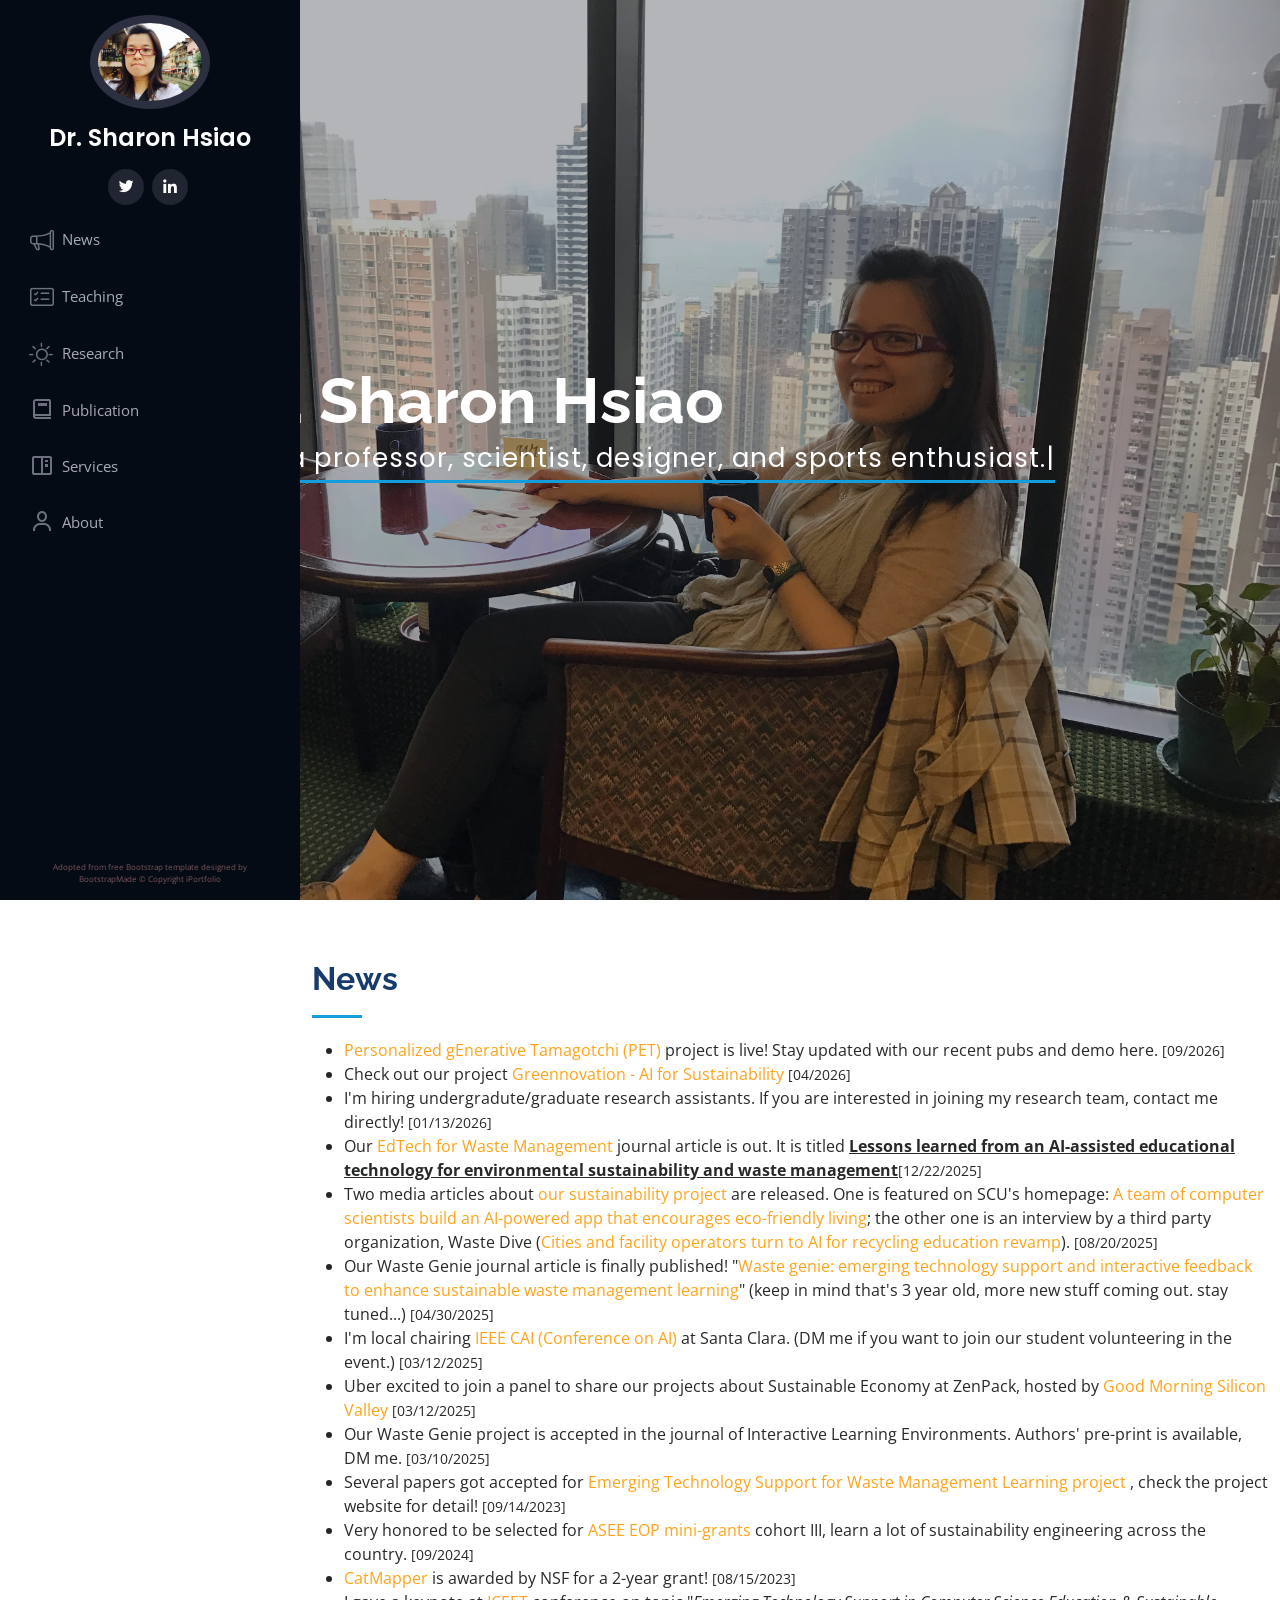
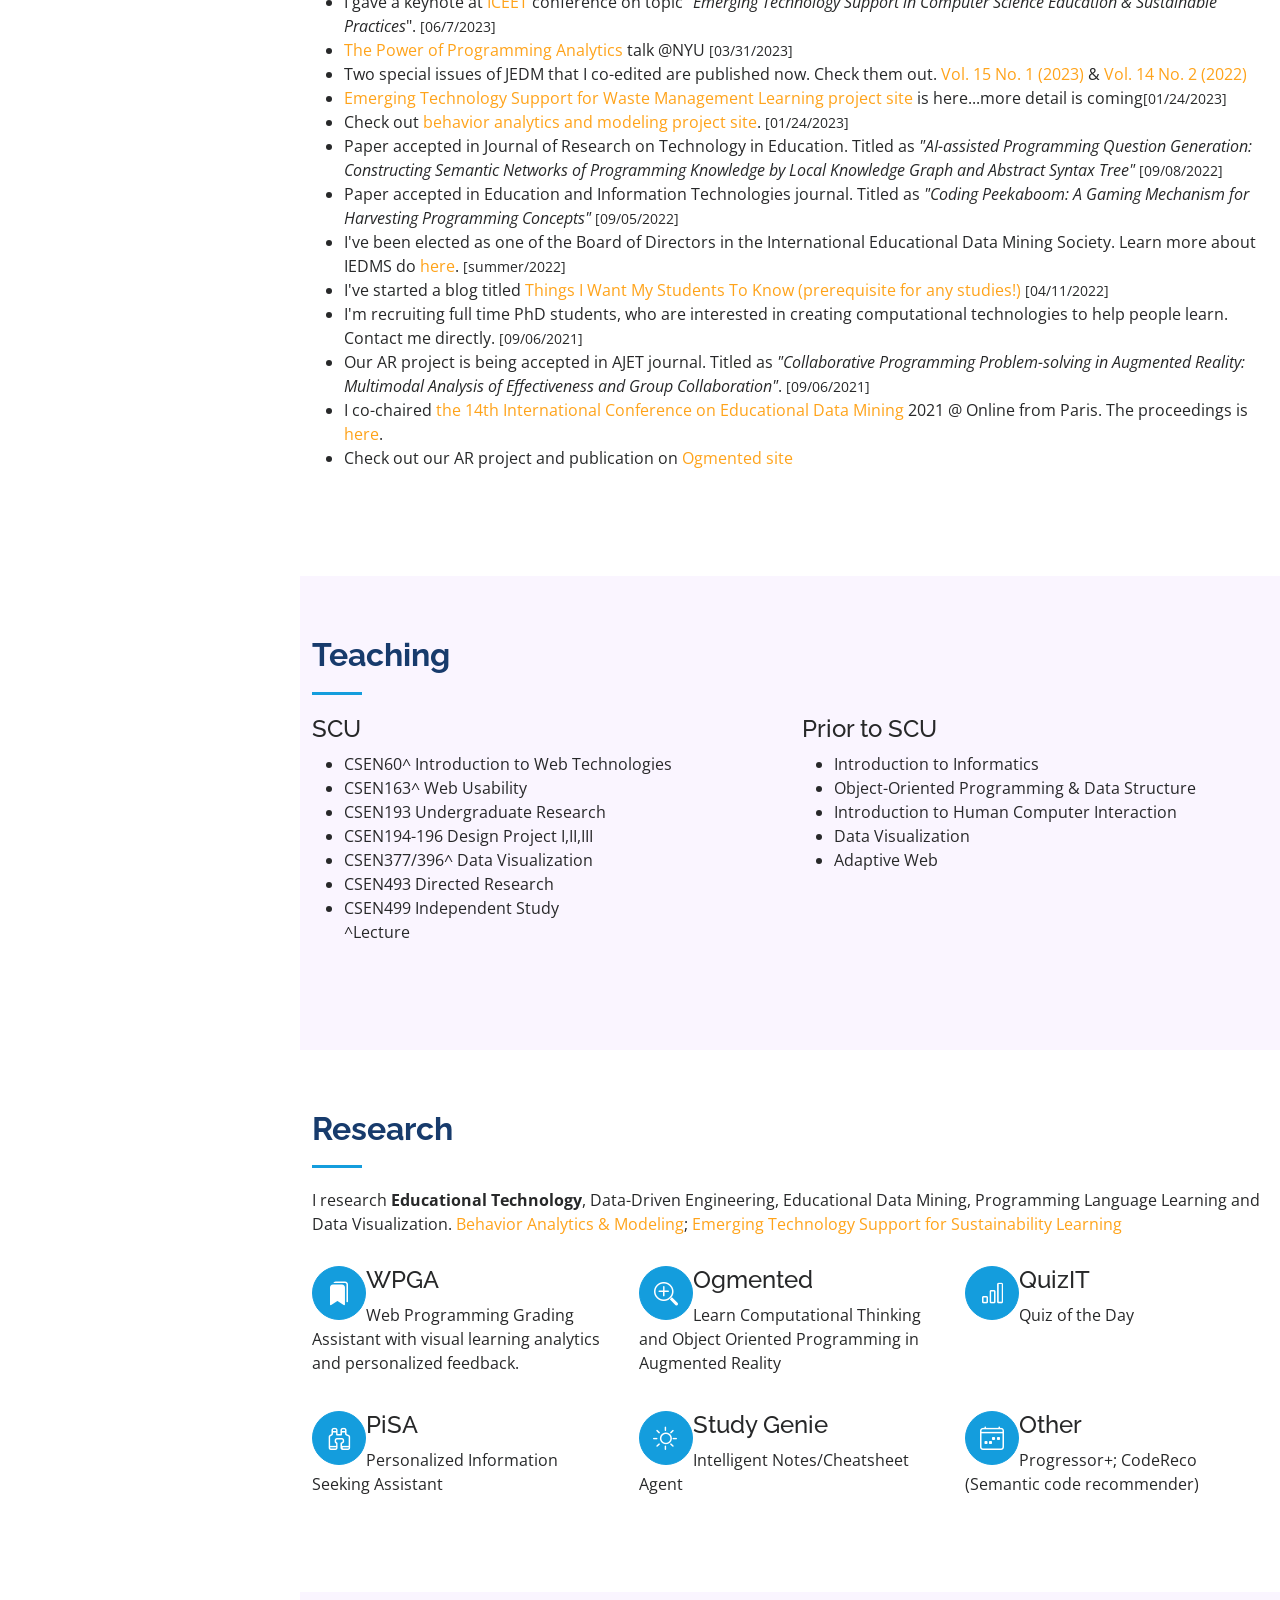
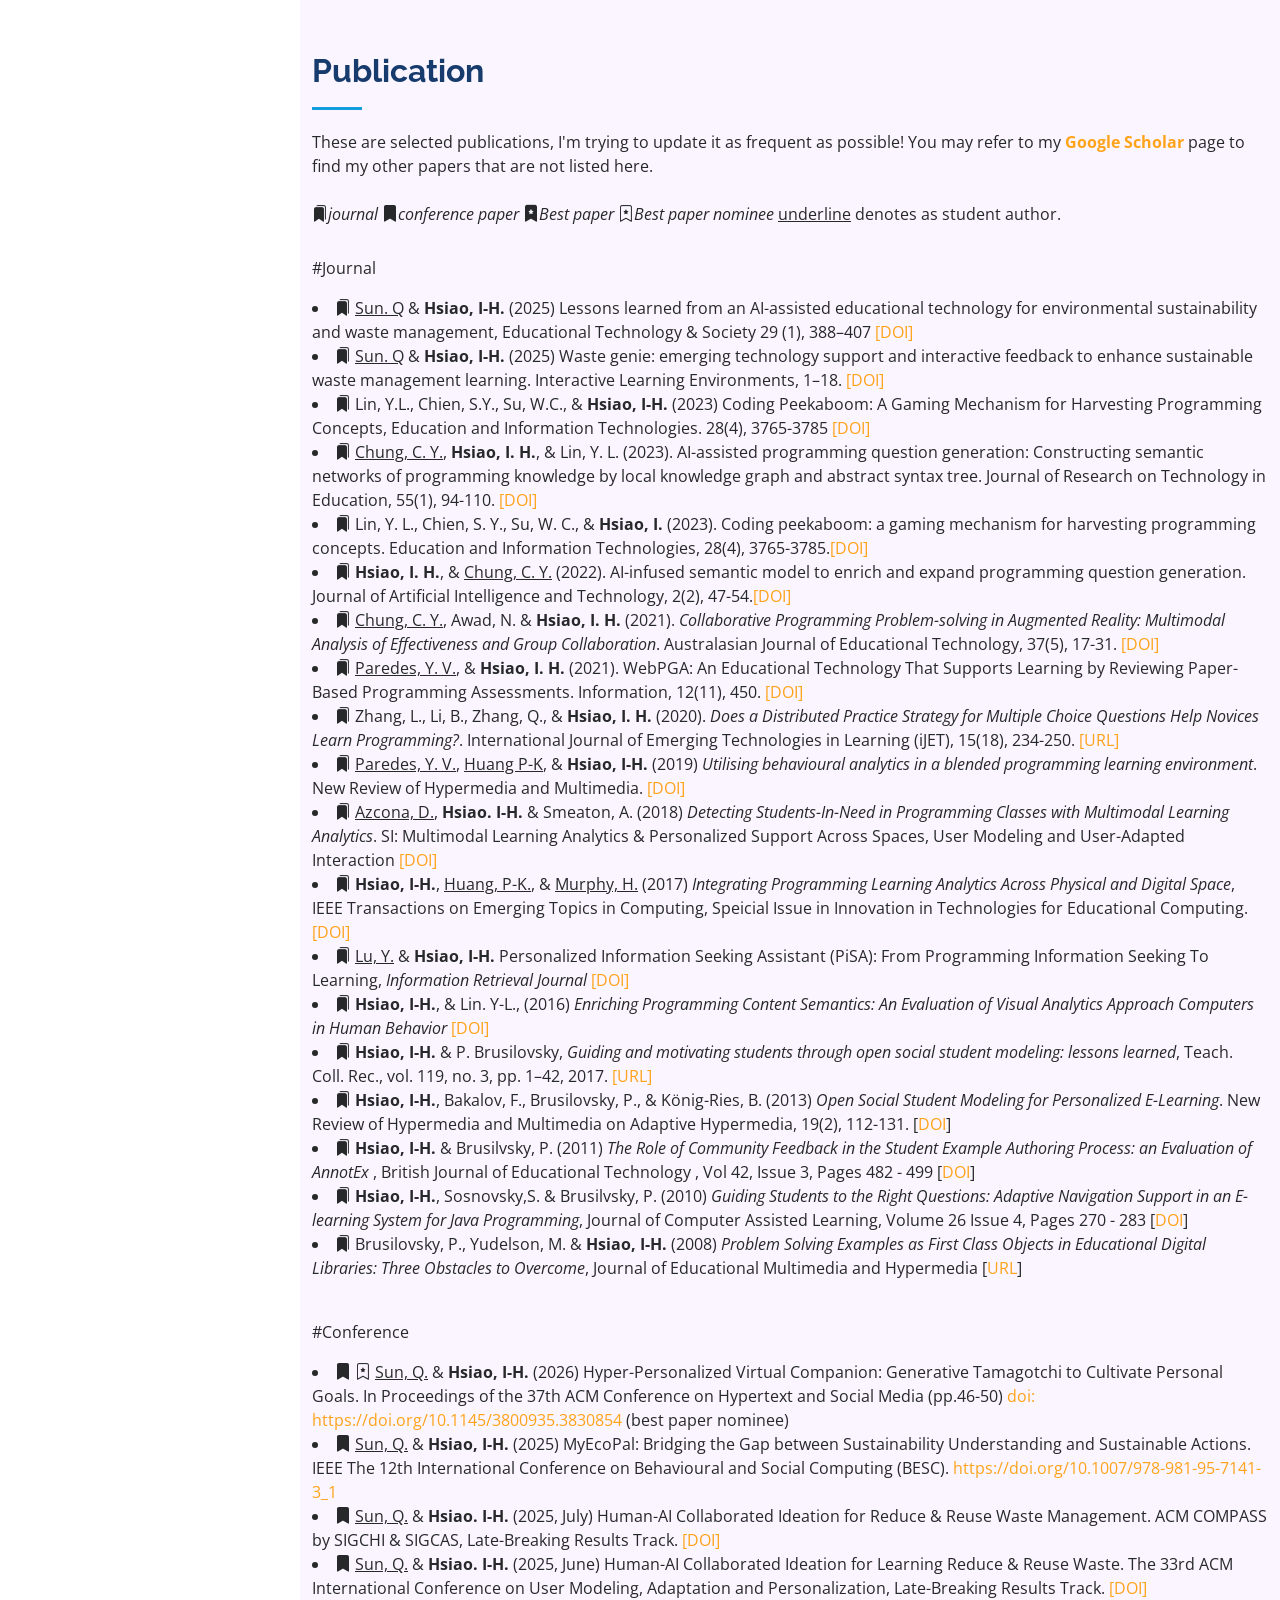
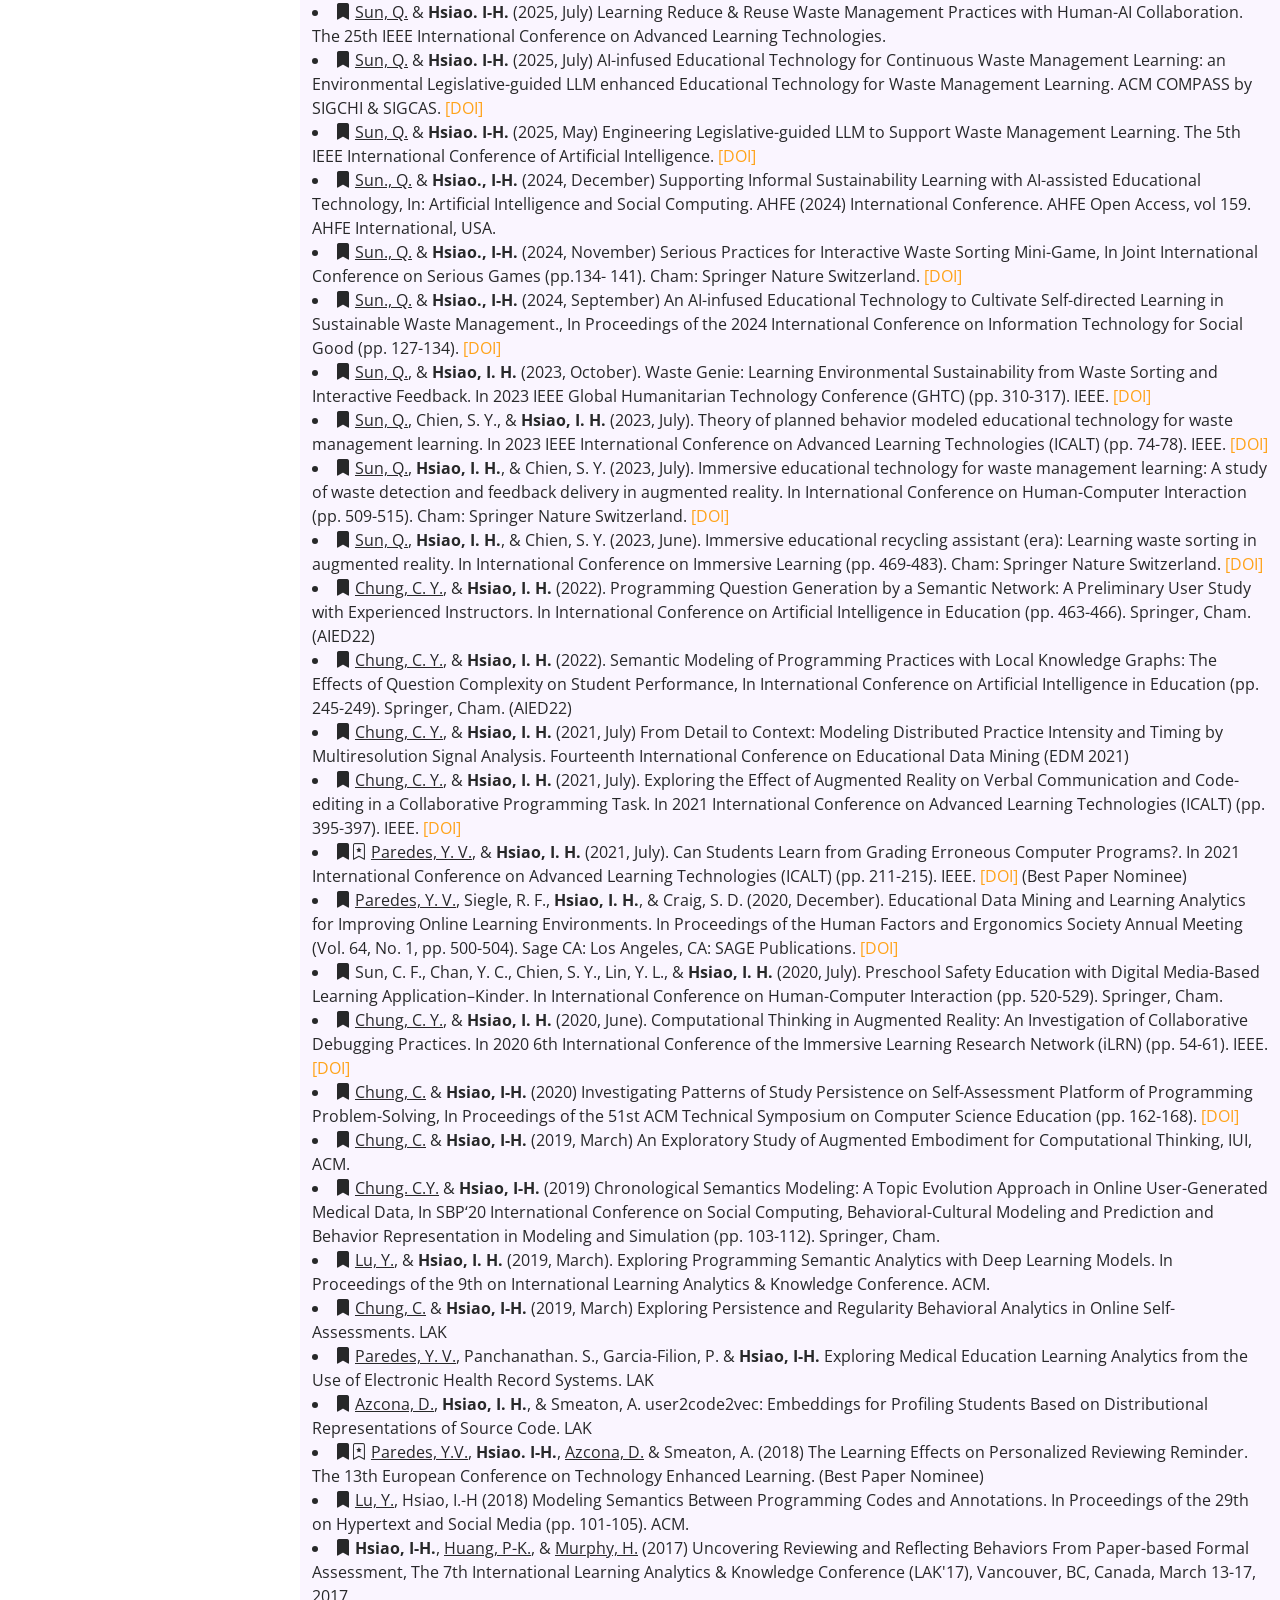
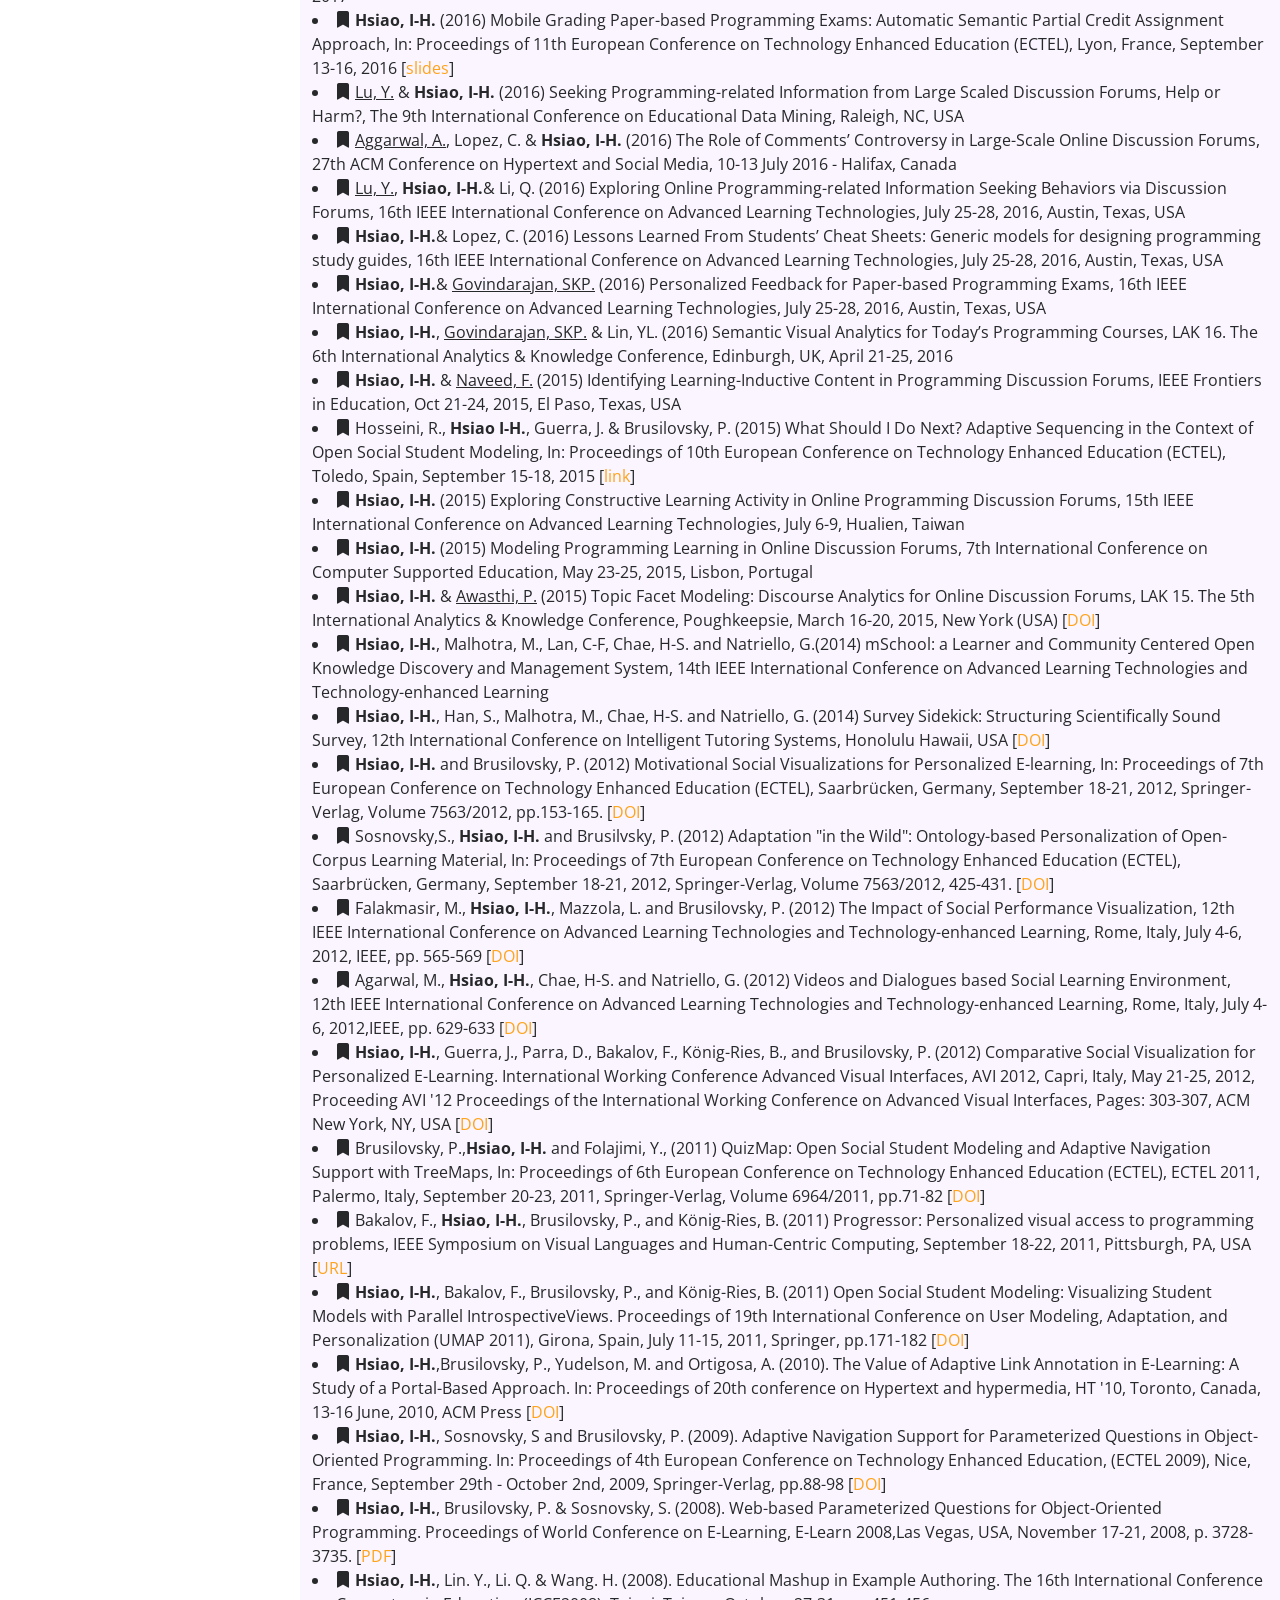
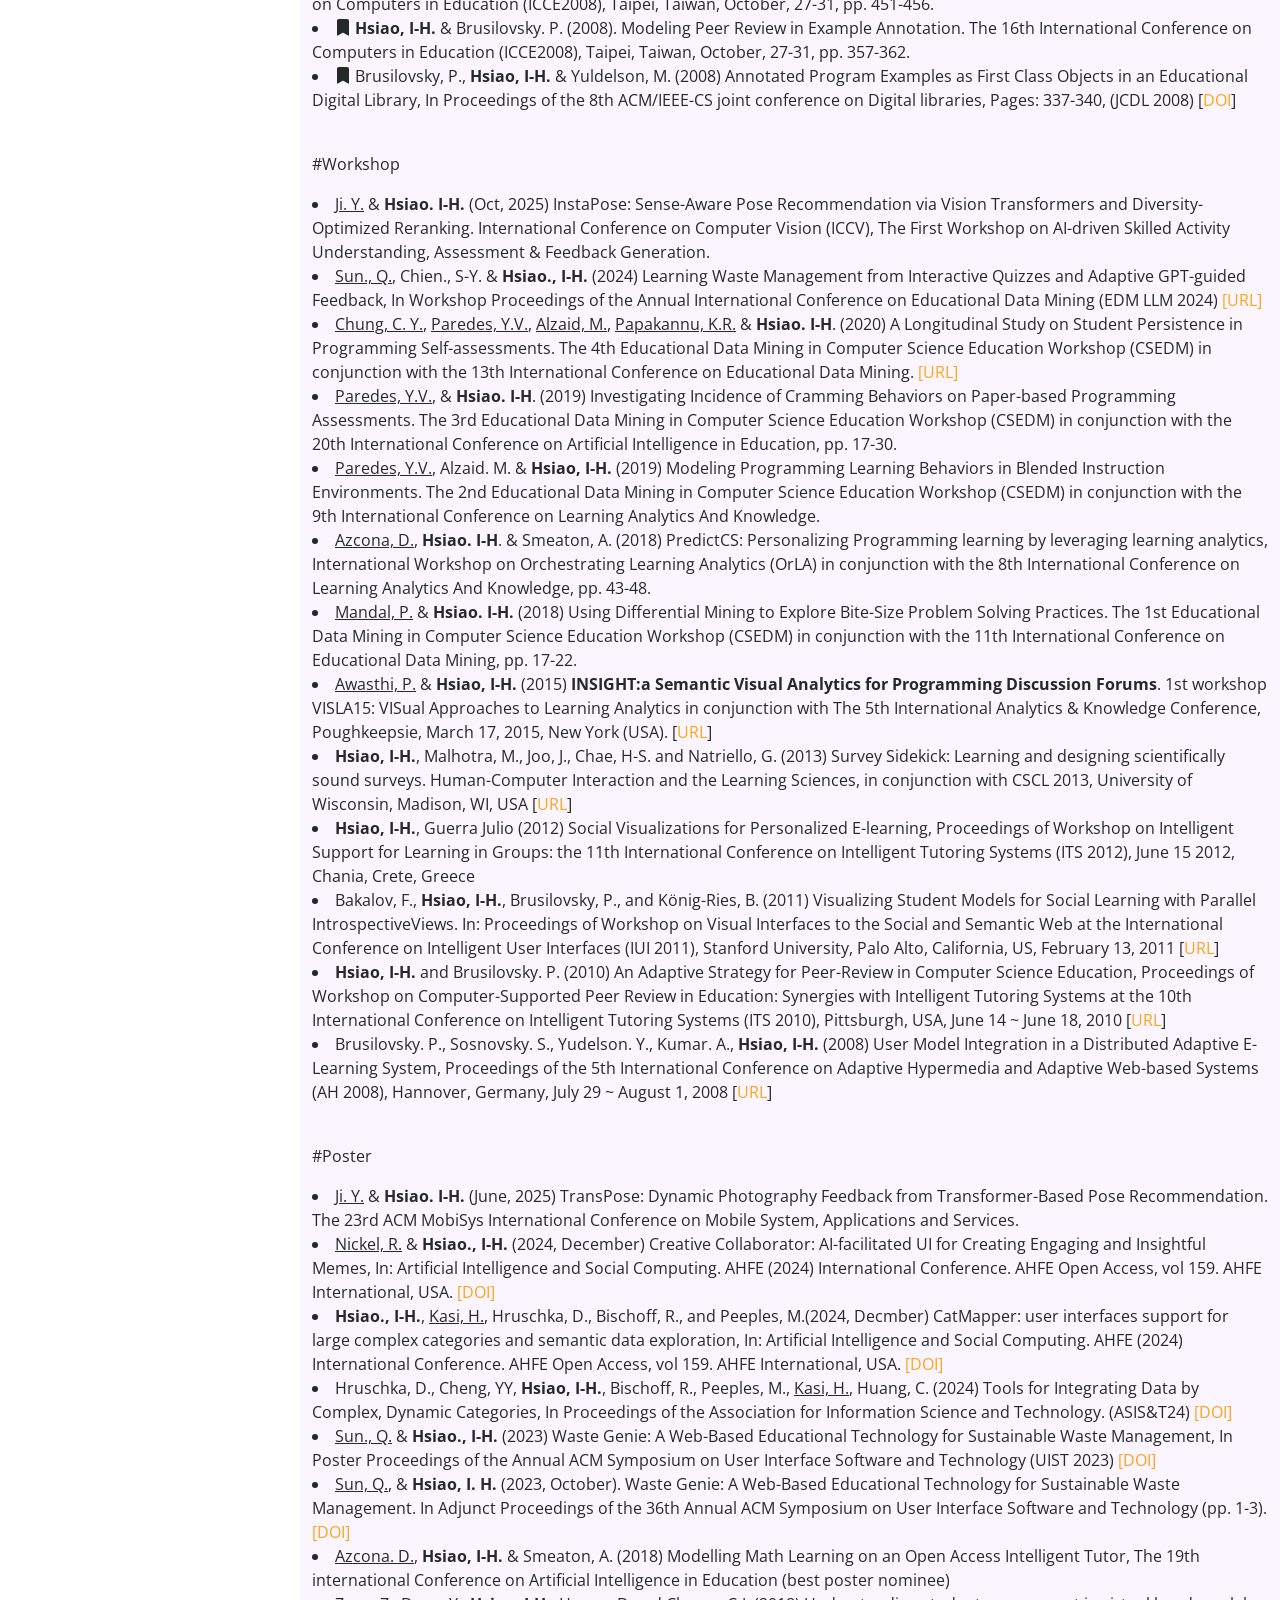
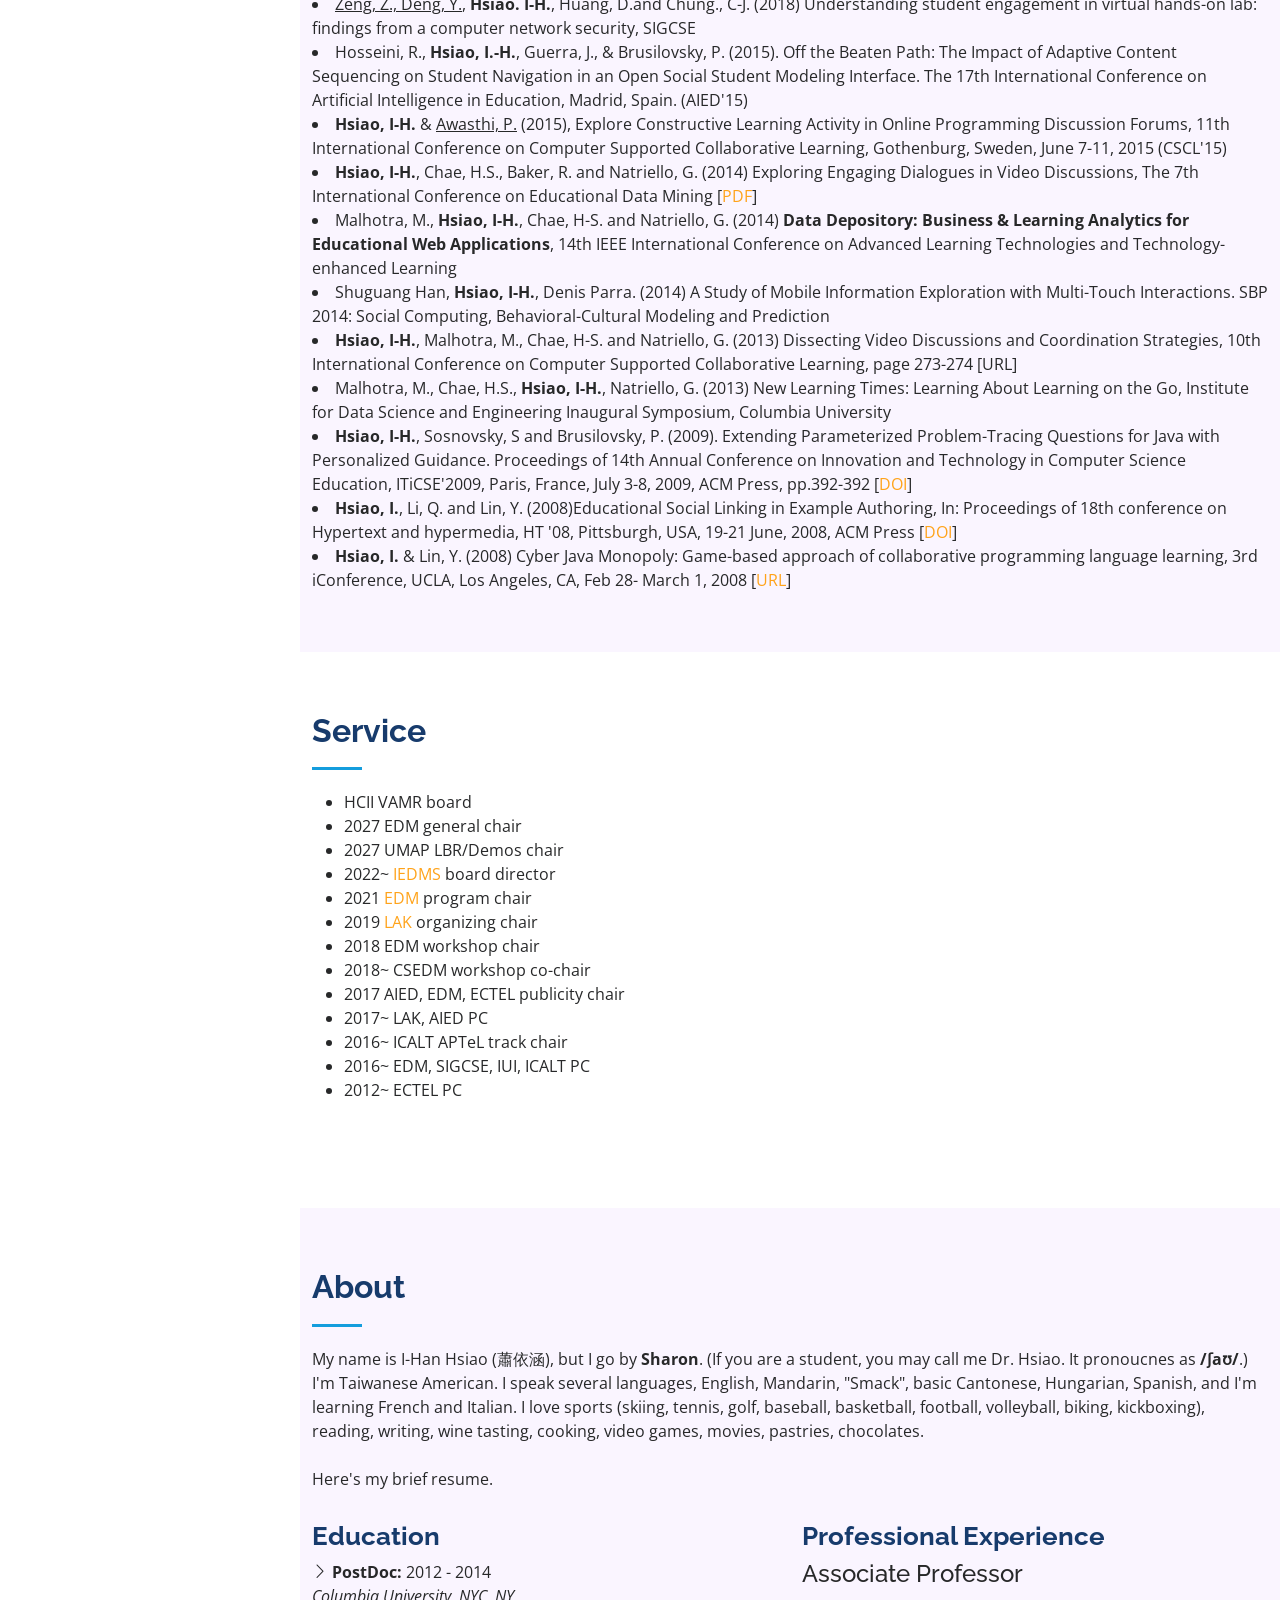
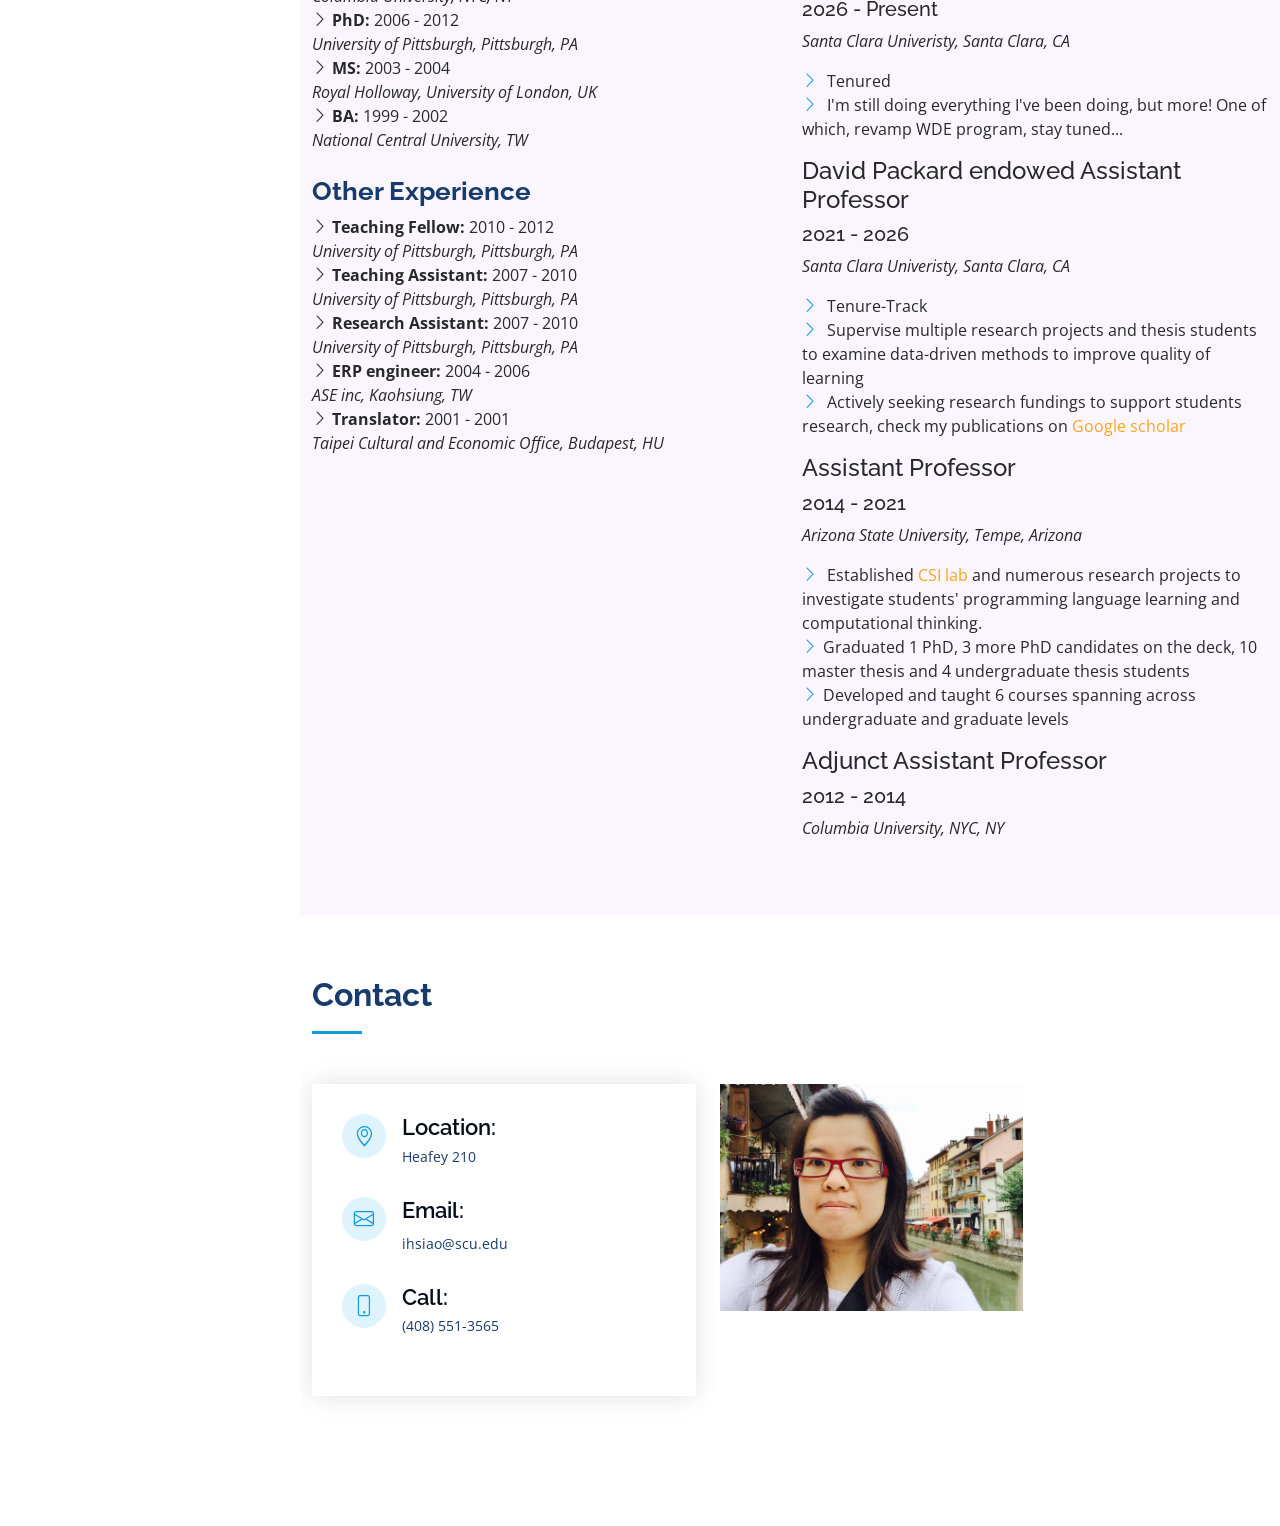
==== index.html @ b036f10f "Change span tag to id for redhighlight" ====
<!DOCTYPE html>
<html lang="en">

<head>
  <meta charset="utf-8">
  <meta content="width=device-width, initial-scale=1.0" name="viewport">

  <title>Dr. Sharon Hsiao @ SCU</title>
  <meta content="Sharon I-Han Hsiao personal website" name="description">
  <meta content="Sharon Hsiao" name="keywords">

  <!-- Favicons -->
  <link href="assets/img/my.png" rel="icon">


  <!-- Google Fonts -->
  <link href="https://fonts.googleapis.com/css?family=Open+Sans:300,300i,400,400i,600,600i,700,700i|Raleway:300,300i,400,400i,500,500i,600,600i,700,700i|Poppins:300,300i,400,400i,500,500i,600,600i,700,700i" rel="stylesheet">

  <!-- Vendor CSS Files -->
  <link href="assets/vendor/aos/aos.css" rel="stylesheet">
  <link href="assets/vendor/bootstrap/css/bootstrap.min.css" rel="stylesheet">
  <link href="assets/vendor/bootstrap-icons/bootstrap-icons.css" rel="stylesheet">
  <link href="assets/vendor/boxicons/css/boxicons.min.css" rel="stylesheet">
  <link href="assets/vendor/glightbox/css/glightbox.min.css" rel="stylesheet">
  <link href="assets/vendor/swiper/swiper-bundle.min.css" rel="stylesheet">

  <!-- Template Main CSS File -->
  <link href="assets/css/style.css" rel="stylesheet">


  <!-- WCAG accessibility enhancements -->
  <style>
    .skip-link {
      position: absolute;
      left: 1rem;
      top: -4rem;
      z-index: 10000;
      padding: .75rem 1rem;
      background: #ffffff;
      color: #111111;
      border: 2px solid #111111;
      border-radius: .25rem;
    }
    .skip-link:focus { top: 1rem; }
    a:focus-visible, button:focus-visible {
      outline: 3px solid #005fcc;
      outline-offset: 3px;
    }
    @media (prefers-reduced-motion: reduce) {
      *, *::before, *::after {
        animation-duration: 0.01ms !important;
        animation-iteration-count: 1 !important;
        scroll-behavior: auto !important;
        transition-duration: 0.01ms !important;
      }
    }
  </style>

</head>

<body id="top">
  <a class="skip-link" href="#main">Skip to main content</a>

  <!-- ======= Mobile nav toggle button ======= -->
  <button class="mobile-nav-toggle d-xl-none" type="button" aria-label="Open navigation menu" aria-controls="navbar" aria-expanded="false"><i class="bi bi-list" aria-hidden="true"></i></button>

  <!-- ======= Header ======= -->
  <header id="header">
    <div class="d-flex flex-column">

      <div class="profile">
        <a href="index.html" aria-label="Home: Dr. Sharon Hsiao"><img src="assets/img/profile-img.jpg" alt="Portrait of Dr. Sharon Hsiao" class="img-fluid rounded-circle"></a>
        <h1 class="text-light"><a href="index.html">Dr. Sharon Hsiao</a></h1>
        <div class="social-links mt-3 text-center">
          <a href="https://twitter.com/shoha99" class="twitter" target="_blank" aria-label="Dr. Sharon Hsiao on X (opens in a new tab)" rel="noopener noreferrer"><i class="bx bxl-twitter" aria-hidden="true"></i></a>       

          <a href="https://www.linkedin.com/in/sharonhsiao/" class="linkedin" target="_blank" aria-label="Dr. Sharon Hsiao on LinkedIn (opens in a new tab)" rel="noopener noreferrer"><i class="bx bxl-linkedin" aria-hidden="true"></i></a>
        </div>
      </div>

      <nav id="navbar" class="nav-menu navbar" aria-label="Primary navigation">
        <ul>
          <li><a href="#news" class="nav-link scrollto active"><i class="bx bi-megaphone" aria-hidden="true"></i> <span>News</span></a></li>         
          <li><a href="#resume" class="nav-link scrollto"><i class="bx bi-card-checklist" aria-hidden="true"></i> <span>Teaching</span></a></li>
          <li><a href="#portfolio" class="nav-link scrollto"><i class="bx bi-brightness-high" aria-hidden="true"></i> <span>Research</span></a></li>
          <li><a href="#services" class="nav-link scrollto"><i class="bx bx-book" aria-hidden="true"></i> <span>Publication</span></a></li>
          <li><a href="#proservices" class="nav-link scrollto"><i class="bx bx-book-content" aria-hidden="true"></i> <span>Services</span></a></li>
          <li><a href="#about" class="nav-link scrollto"><i class="bx bx-user" aria-hidden="true"></i> <span>About</span></a></li>         
        </ul>
      </nav><!-- .nav-menu -->
    </div>
  </header><!-- End Header -->

  <!-- ======= Hero Section ======= -->
  <section id="hero" class="d-flex flex-column justify-content-center align-items-center">
    <div class="hero-container" data-aos="fade-in">
      <h1>Dr. Sharon Hsiao</h1>
      <p>I am <span aria-live="off">a professor, scientist, designer, and sports enthusiast.</span><span class="typed visually-hidden" aria-hidden="true" data-typed-items="Professor, Scientist, Designer, Sports Enthusiast"></span></p>
    </div>
  </section><!-- End Hero -->

  <main id="main">

<!-- ======= News Section ======= -->
  <section id="news" class="d-flex flex-column justify-content-center align-items-center">
    <div class="container">
      <div class="section-title">
          <h2>News</h2>
          <ul> 
              <li><a href="https://shahsiao.github.io/PET/" target="_blank">Personalized gEnerative Tamagotchi (PET)</a> project is live! Stay updated with our recent pubs and demo here. <small>[09/2026]</small> </li>
              <li>Check out our project <a href="https://scu-sustech.vercel.app/" target="_blank">Greennovation - AI for Sustainability </a>   <small>[04/2026]</small></li>
              <li>I'm hiring undergradute/graduate research assistants. If you are interested in joining my research team, contact me directly! <small>[01/13/2026]</small></li>
              <li>Our <a target="_blank" href="https://scholar.google.com/citations?view_op=view_citation&hl=en&user=rcjc5I4AAAAJ&sortby=pubdate&citation_for_view=rcjc5I4AAAAJ:GtqhT-R7ZnwC" rel="noopener noreferrer">EdTech for Waste Management</a> journal article is out. It is titled <u><b>Lessons learned from an AI-assisted educational technology for environmental sustainability and waste management</b></u><small>[12/22/2025]</small></li>
              <li>Two media articles about <a href="https://shahsiao.github.io/EdTech4Sustainability/" target="_blank" rel="noopener noreferrer">our sustainability project</a> are released. One is featured on SCU's homepage: <a href="https://www.scu.edu/news-and-events/feature-stories/2025-feature-stories/stories/a-team-of-computer-scientists-build-an-ai-powered-app-that-encourages-eco-friendly-living.html" target="_blank" rel="noopener noreferrer">A team of computer scientists build an AI-powered app that encourages eco-friendly living</a>; the other one is an interview by a third party organization, Waste Dive (<a href="https://www.wastedive.com/news/ai-recycling-education-oscar-sort-professor-green-los-angeles/756106/" target="_blank" rel="noopener noreferrer">Cities and facility operators turn to AI for recycling education revamp</a>). <small>[08/20/2025]</small></li>
              <li>Our Waste Genie journal article is finally published! "<a href="https://doi.org/10.1080/10494820.2025.2484644" target="_blank" rel="noopener noreferrer">Waste genie: emerging technology support and interactive feedback to enhance sustainable waste management learning</a>" (keep in mind that's 3 year old, more new stuff coming out. stay tuned...) <small>[04/30/2025]</small></li>
              <li>I'm local chairing <a href="https://cai.ieee.org/2025/" target="_blank" rel="noopener noreferrer">IEEE CAI (Conference on AI)</a> at Santa Clara. (DM me if you want to join our student volunteering in the event.) <small>[03/12/2025]</small></li>
              <li>Uber excited to join a panel to share our projects about Sustainable Economy at ZenPack, hosted by <a href="https://www.goodmorningsv.org/" target="_blank" rel="noopener noreferrer">Good Morning Silicon Valley</a> <small>[03/12/2025]</small></li>
              <li>Our Waste Genie project is accepted in the journal of Interactive Learning Environments. Authors' pre-print is available, DM me. <small>[03/10/2025]</small></li>
              <li>Several papers got accepted for <a href="https://shahsiao.github.io/EdTech4Sustainability/" target="_blank" rel="noopener noreferrer">Emerging Technology Support for Waste Management Learning project </a>, check the project website for detail! <small>[09/14/2023]</small></li>

              <li>
                Very honored to be selected for <a href="https://eop-mgp.asee.org/awardees/cohort-3/" target="_blank" rel="noopener noreferrer">ASEE EOP mini-grants</a> cohort III, learn a lot of sustainability engineering across the country. <small>[09/2024]</small>
              </li>

              <li><a href="https://catmapper.org/">CatMapper</a> is awarded by NSF for a 2-year grant! <small>[08/15/2023]</small></li>
              <li>I gave a keynote at <a href="https://www.cacet.org/web/2023ICEET/index.html">ICEET</a> conference on topic "<i>Emerging Technology Support in Computer Science Education & Sustainable Practices</i>". <small>[06/7/2023]</small></li>
              <li><a href="https://webpages.scu.edu/ftp/ihsiao/Research/2023_Programming Analytics_Hsiao.pdf" target="_blank" rel="noopener noreferrer">The Power of Programming Analytics</a> talk @NYU <small>[03/31/2023]</small></li>
              <li>Two special issues of JEDM that I co-edited are published now. Check them out. <a href="https://jedm.educationaldatamining.org/index.php/JEDM/issue/view/39" target="_blank" rel="noopener noreferrer">Vol. 15 No. 1 (2023)</a> & <a href="https://jedm.educationaldatamining.org/index.php/JEDM/issue/view/37" target="_blank" rel="noopener noreferrer">Vol. 14 No. 2 (2022)</a></li>
              <li><a href="https://shahsiao.github.io/EdTech4Sustainability/" target="_blank" rel="noopener noreferrer">Emerging Technology Support for Waste Management Learning project site</a> is here...more detail is coming<small>[01/24/2023]</small></li>
              <li>Check out <a href="https://shahsiao.github.io/mysite/BehaviorAnalyticsModeling.html" target="_blank" rel="noopener noreferrer">behavior analytics and modeling project site</a>. <small>[01/24/2023]</small></li>
              <li>Paper accepted in Journal of Research on Technology in Education. Titled as <i>"AI-assisted Programming Question Generation: Constructing Semantic Networks of Programming Knowledge by Local Knowledge Graph and Abstract Syntax Tree"</i> <small>[09/08/2022]</small></li>
              <li>
                Paper accepted in Education and Information Technologies journal. Titled as <i>"Coding Peekaboom: A Gaming Mechanism for Harvesting Programming Concepts"</i> <small>[09/05/2022]</small>
              </li>
              <li>I've been elected as one of the Board of Directors in the International Educational Data Mining Society. Learn more about IEDMS do <a href="https://educationaldatamining.org/about/" target="_blank" rel="noopener noreferrer">here</a>. <small>[summer/2022]</small></li>             
              <li>I've started a blog titled <a href="https://blogs.scu.edu/anystudyprerequisite/">Things I Want My Students To Know (prerequisite for any studies!)</a> <small>[04/11/2022]</small></li>
              <li>I'm recruiting full time PhD students, who are interested in creating computational technologies to help people learn. Contact me directly. <small>[09/06/2021]</small></li>
              <li>Our AR project is being accepted in AJET journal. Titled as <i>"Collaborative Programming Problem-solving in Augmented Reality: Multimodal Analysis of Effectiveness and Group Collaboration"</i>. <small>[09/06/2021]</small></li>
              <li>I co-chaired <a href="https://educationaldatamining.org/EDM2021/">the 14th International Conference on Educational Data Mining</a> 2021 @ Online from Paris. The proceedings is <a href="https://educationaldatamining.org/EDM2021/EDM2021Proceedings.pdf" target="_blank" rel="noopener noreferrer">here</a>. </li>
              <li>Check out our AR project and publication on <a href="https://sites.google.com/asu.edu/ogmented/home">Ogmented site</a></li>
            </ul>
        </div>
    </div>
  </section><!-- End News -->


    <!-- ======= Resume Section ======= -->
    <section id="resume" class="portfolio section-bg">
      <div class="container">

        <div class="section-title">
          <h2>Teaching</h2>
          
          <div class="row">           
            <div class="col-lg-6 content" data-aos="fade-right">
              <h4>SCU</h4>
              <ul>
                <li>CSEN60^  Introduction to Web Technologies</li>
                <li>CSEN163^ Web Usability</li>
                <li>CSEN193 Undergraduate Research</li>
                <li>CSEN194-196 Design Project I,II,III</li>
                <li>CSEN377/396^ Data Visualization</li>              
                <li>CSEN493 Directed Research</li>
                <li>CSEN499 Independent Study</li>
                ^Lecture
              </ul>
            </div>
            <div class="col-lg-6 content" data-aos="fade-left" data-aos-delay="100">
              <h4>Prior to SCU</h4>
              <ul>
                <li>Introduction to Informatics</li>
                <li>Object-Oriented Programming &amp; Data Structure</li>
                <li>Introduction to Human Computer Interaction</li>
                <li>Data Visualization</li>
                <li>Adaptive Web</li>              
              </ul>
            </div>
            
          </div>
        </div>

       

      </div>
    </section><!-- End Resume Section -->

    <!-- ======= Research Section ======= -->
    <section id="portfolio" class="portfolio">
      <div class="container">

        <div class="section-title">
          <h2>Research</h2>
          <p>I research <b>Educational Technology</b>, Data-Driven Engineering, Educational Data Mining, Programming Language Learning and Data Visualization. <a href="BehaviorAnalyticsModeling.html" target="_blank" rel="noopener noreferrer">Behavior Analytics & Modeling</a>; <a href="https://shahsiao.github.io/EdTech4Sustainability/" target="_blank" rel="noopener noreferrer">Emerging Technology Support for Sustainability Learning</a></p>
        </div>

         <div class="row">
          <div class="col-lg-4 col-md-6 icon-box" data-aos="fade-up">
            <div class="icon"><i class="bi bi-bookmarks-fill" aria-hidden="true"></i></div>
            <h4 class="title"><span>WPGA</span></h4>
            <p class="description">
              Web Programming Grading Assistant with visual learning analytics and personalized feedback.
            </p>
          </div>
          <div class="col-lg-4 col-md-6 icon-box" data-aos="fade-up" data-aos-delay="100">
            <div class="icon"><i class="bi bi-zoom-in" aria-hidden="true"></i></div>
            <h4 class="title"><span>Ogmented</span></h4>
            <p class="description">
              Learn Computational Thinking and Object Oriented Programming in Augmented Reality
            </p>
          </div>
          <div class="col-lg-4 col-md-6 icon-box" data-aos="fade-up" data-aos-delay="200">
            <div class="icon"><i class="bi bi-bar-chart" aria-hidden="true"></i></div>
            <h4 class="title"><span>QuizIT</span></h4>
            <p class="description">
              Quiz of the Day
            </p>
          </div>
          <div class="col-lg-4 col-md-6 icon-box" data-aos="fade-up" data-aos-delay="300">
            <div class="icon"><i class="bi bi-binoculars" aria-hidden="true"></i></div>
            <h4 class="title"><span>PiSA </span></h4>
            <p class="description">
            Personalized Information Seeking Assistant
            </p>
          </div>
          <div class="col-lg-4 col-md-6 icon-box" data-aos="fade-up" data-aos-delay="400">
            <div class="icon"><i class="bi bi-brightness-high" aria-hidden="true"></i></div>
            <h4 class="title"><span>Study Genie</span></h4>
            <p class="description">
              Intelligent Notes/Cheatsheet Agent
            </p>
          </div>
          <div class="col-lg-4 col-md-6 icon-box" data-aos="fade-up" data-aos-delay="500">
            <div class="icon"><i class="bi bi-calendar4-week" aria-hidden="true"></i></div>
            <h4 class="title"><span>Other</span></h4>
            <p class="description">
              Progressor+; CodeReco (Semantic code recommender) 

            </p>
          </div>
        </div>


      </div>
    </section><!-- End Research Section -->


    <!-- ======= Publication Section ======= -->
    <section id="services" class="services section-bg">
      <div class="container">

        <div class="section-title">
          <h2>Publication</h2>
          <p>These are selected publications, I'm trying to update it as frequent as possible! You may refer to my <b><a href="https://scholar.google.com/citations?user=rcjc5I4AAAAJ&hl=en" target="_blank" rel="noopener noreferrer">Google Scholar</a></b> page to find my other papers that are not listed here.<br>  <br>
          <div class="publication-legend" aria-label="Publication legend">          
            <i class="bi bi-bookmarks-fill" aria-hidden="true">journal </i>
            <i class="bi bi-bookmark-fill" aria-hidden="true">conference paper </i>
            <i class="bi bi-bookmark-star-fill" aria-hidden="true">Best paper </i>
            <i class="bi bi-bookmark-star" aria-hidden="true">Best paper nominee </i>
            <u>underline</u> denotes as student author. 
          </div>
          </p>
        </div>

        <div class="row">
          <p>#Journal</p>
          <li><i class="bi bi-bookmarks-fill" aria-hidden="true"></i> 
          	  <u>Sun. Q</u> & <b>Hsiao, I-H.</b> (2025) Lessons learned from an AI-assisted educational technology for environmental sustainability and waste management, Educational Technology & Society 29 (1), 388–407 <a href="https://www.jstor.org/stable/48853596?seq=1" target="_blank" rel="noopener noreferrer">[DOI]</a>
          </li>
          <li><i class="bi bi-bookmarks-fill" aria-hidden="true"></i> 
              <u>Sun. Q</u> & <b>Hsiao, I-H.</b> (2025) Waste genie: emerging technology support and interactive feedback to enhance sustainable waste management learning. Interactive Learning Environments, 1–18. <a href="https://doi.org/10.1080/10494820.2025.2484644" target="_blank" rel="noopener noreferrer">[DOI]</a>
          </li>
          <li><i class="bi bi-bookmarks-fill" aria-hidden="true"></i> 
              Lin, Y.L., Chien, S.Y., Su, W.C., & <b>Hsiao, I-H.</b> (2023) Coding Peekaboom: A Gaming Mechanism for Harvesting Programming Concepts, Education and Information Technologies. 28(4), 3765-3785 <a href="https://doi.org/10.1007/s10639-022-11337-5" target="_blank" rel="noopener noreferrer">[DOI]</a>
          </li>
          <li><i class="bi bi-bookmarks-fill" aria-hidden="true"></i> 
              <u>Chung, C. Y.</u>, <b>Hsiao, I. H.</b>, & Lin, Y. L. (2023). AI-assisted programming question generation: Constructing semantic networks of programming knowledge by local knowledge graph and abstract syntax tree. Journal of Research on Technology in Education, 55(1), 94-110. <a href="https://doi.org/10.1080/15391523.2022.2123872" target="_blank" rel="noopener noreferrer">[DOI]</a>
          </li>
          <li><i class="bi bi-bookmarks-fill" aria-hidden="true"></i>
              Lin, Y. L., Chien, S. Y., Su, W. C., & <b>Hsiao, I.</b> (2023). Coding peekaboom: a gaming mechanism for harvesting programming concepts. Education and Information Technologies, 28(4), 3765-3785.<a href="https://doi.org/10.1007/s10639-022-11337-5" target="_blank" rel="noopener noreferrer">[DOI]</a>
          </li>
          <li><i class="bi bi-bookmarks-fill" aria-hidden="true"></i>
              <b>Hsiao, I. H.</b>, & <u>Chung, C. Y.</u> (2022). AI-infused semantic model to enrich and expand programming question generation. Journal of Artificial Intelligence and Technology, 2(2), 47-54.<a href=" https://doi.org/10.37965/jait.2022.0090" target="_blank" rel="noopener noreferrer">[DOI]</a>
          </li>
          <li><i class="bi bi-bookmarks-fill" aria-hidden="true"></i> 
              <u>Chung, C. Y.</u>, Awad, N. &amp; <b>Hsiao, I. H.</b> (2021). <i>Collaborative Programming Problem-solving in Augmented Reality: Multimodal Analysis of Effectiveness and Group Collaboration</i>. Australasian Journal of Educational Technology, 37(5), 17-31. <a href="https://doi.org/10.14742/ajet.7059" target="_blank" rel="noopener noreferrer">[DOI]</a>
          </li>

          <li><i class="bi bi-bookmarks-fill" aria-hidden="true"></i> 
            <u>Paredes, Y. V.</u>, &amp; <b>Hsiao, I. H.</b> (2021). WebPGA: An Educational Technology That Supports Learning by Reviewing Paper-Based Programming Assessments. Information, 12(11), 450. <a href="https://doi.org/10.3390/info12110450" target="_blank" rel="noopener noreferrer">[DOI]</a>
          </li>

          <li><i class="bi bi-bookmarks-fill" aria-hidden="true"></i> 
            Zhang, L., Li, B., Zhang, Q., &amp; <b>Hsiao, I. H.</b> (2020). <i>Does a Distributed Practice Strategy for Multiple Choice Questions Help Novices Learn Programming?</i>. International Journal of Emerging Technologies in Learning (iJET), 15(18), 234-250. <a href="https://www.learntechlib.org/p/217888/" target="_blank" rel="noopener noreferrer">[URL]</a>
          </li>

          <li><i class="bi bi-bookmarks-fill" aria-hidden="true"></i> 
            <u>Paredes, Y. V.</u>, <u>Huang P-K</u>, &amp; <b>Hsiao, I-H.</b> (2019) <i>Utilising behavioural analytics in a blended programming learning environment</i>. New Review of Hypermedia and Multimedia. <a href="https://doi.org/10.1080/13614568.2019.1695961" target="_blank" rel="noopener noreferrer">[DOI]</a>
          </li>

          <li><i class="bi bi-bookmarks-fill" aria-hidden="true"></i> 
            <u>Azcona, D.</u>, <b>Hsiao. I-H.</b> &amp; Smeaton, A. (2018) <i>Detecting Students-In-Need in Programming Classes with Multimodal Learning Analytics</i>. SI: Multimodal Learning Analytics & Personalized Support Across Spaces, User Modeling and User-Adapted Interaction <a href="https://doi.org/10.1007/s11257-019-09234-7" target="_blank" rel="noopener noreferrer">[DOI]</a>
          </li>

          <li><i class="bi bi-bookmarks-fill" aria-hidden="true"></i> 
            <b>Hsiao, I-H.</b>, <u>Huang, P-K.</u>, &amp; <u>Murphy, H.</u> (2017) <i>Integrating Programming Learning Analytics Across Physical and Digital Space</i>, IEEE Transactions on Emerging Topics in Computing, Speicial Issue in Innovation in Technologies for Educational Computing. <a href="https://doi.org/10.1109/TETC.2017.2701201" target="_blank" rel="noopener noreferrer">[DOI]</a>
          </li>                  

          <li><i class="bi bi-bookmarks-fill" aria-hidden="true"></i> 
            <u>Lu, Y.</u> &amp; <b>Hsiao, I-H.</b> Personalized Information Seeking Assistant (PiSA): From Programming Information Seeking To Learning, <i>Information Retrieval Journal</i> <a href="https://doi.org/doi:10.1007/s10791-017-9305-y" target="_blank" rel="noopener noreferrer">[DOI]</a>
          </li>

          <li><i class="bi bi-bookmarks-fill" aria-hidden="true"></i> 
            <b>Hsiao, I-H.</b>, &amp; Lin. Y-L., (2016) <i>Enriching Programming Content Semantics: An Evaluation of Visual Analytics Approach</i> <i>Computers in Human Behavior</i> <a href="https://dx.doi.org/10.1016/j.chb.2016.10.012" target="_blank" rel="noopener noreferrer">[DOI]</a>
          </li>  

          <li><i class="bi bi-bookmarks-fill" aria-hidden="true"></i> 
            <b>Hsiao, I-H.</b> &amp; P. Brusilovsky, <i>Guiding and motivating students through open social student modeling: lessons learned</i>, Teach. Coll. Rec., vol. 119, no. 3, pp. 1–42, 2017. <a href="https://www.tcrecord.org/Content.asp?ContentId=21773" target="_blank" rel="noopener noreferrer">[URL]</a>
          </li>  

          <li><i class="bi bi-bookmarks-fill" aria-hidden="true"></i> 
            <b>Hsiao, I-H.</b>, Bakalov, F., Brusilovsky, P., &amp; König-Ries, B. (2013) <i>Open Social Student Modeling for Personalized E-Learning</i>. New Review of Hypermedia and Multimedia on Adaptive Hypermedia, 19(2), 112-131. [<a href="http://www.tandfonline.com/doi/full/10.1080/13614568.2013.806960#.UeRC5KW-GZY" target="_blank" rel="noopener noreferrer">DOI</a>]
          </li>

          <li><i class="bi bi-bookmarks-fill" aria-hidden="true"></i> 
            <b>Hsiao, I-H.</b> &amp; Brusilvsky, P. (2011) <i>The Role of Community Feedback in the Student Example Authoring Process: an Evaluation of AnnotEx </i>, British Journal of Educational Technology , Vol 42, Issue 3, Pages 482 - 499 [<a href="https://dx.doi.org/10.1111/j.1467-8535.2009.01030.x" target="_blank" rel="noopener noreferrer">DOI</a>]
          </li>

          <li><i class="bi bi-bookmarks-fill" aria-hidden="true"></i> 
            <b>Hsiao, I-H.</b>, Sosnovsky,S. &amp; Brusilvsky, P. (2010) <i>Guiding Students to the Right Questions: Adaptive Navigation Support in an E-learning System for Java Programming</i>, Journal of Computer Assisted Learning, Volume 26 Issue 4, Pages 270 - 283 [<a href="https://dx.doi.org/10.1111/j.1365-2729.2010.00365.x" target="_blank" rel="noopener noreferrer">DOI</a>]
          </li>

          <li><i class="bi bi-bookmarks-fill" aria-hidden="true"></i> 
            Brusilovsky, P., Yudelson, M. &amp; <b>Hsiao, I-H.</b> (2008) <i>Problem Solving Examples as First Class Objects in Educational Digital Libraries: Three Obstacles to Overcome</i>, Journal of Educational Multimedia and Hypermedia [<a href="http://www.editlib.org/p/29333" target="_blank" rel="noopener noreferrer">URL</a>]
          </li>
        
          <!--  Conference papers -->
          <p><br></p>
          <p>#Conference</p>
            <li><i class="bi bi-bookmark-fill" aria-hidden="true"></i> <i class="bi bi-bookmark-star" aria-hidden="true"> </i> 
                <u>Sun, Q.</u> & <b>Hsiao, I-H.</b> (2026) Hyper-Personalized Virtual Companion: Generative Tamagotchi to Cultivate Personal Goals. In Proceedings of the 37th ACM Conference on Hypertext and Social Media (pp.46-50) <a href="https://doi.org/10.1145/3800935.3830854" target="_blank">doi: https://doi.org/10.1145/3800935.3830854</a> 
                <span id="redhighlight">(best paper nominee)</span>
            </li>
            <li><i class="bi bi-bookmark-fill" aria-hidden="true"></i> 
                <u>Sun, Q.</u> & <b>Hsiao, I-H.</b> (2025) MyEcoPal: Bridging the Gap between Sustainability Understanding and Sustainable Actions. IEEE The 12th International Conference on Behavioural and Social Computing (BESC). <a href="https://doi.org/10.1007/978-981-95-7141-3_1" target="_blank">https://doi.org/10.1007/978-981-95-7141-3_1</a>
            </li>
            <li><i class="bi bi-bookmark-fill" aria-hidden="true"></i> 
                <u>Sun, Q.</u> & <b>Hsiao. I-H.</b> (2025, July) Human-AI Collaborated Ideation for Reduce & Reuse Waste Management. ACM COMPASS by SIGCHI & SIGCAS, Late-Breaking Results Track. <a href="https://doi.org/10.1145/3715335.373632" target="_blank" rel="noopener noreferrer">[DOI]</a>
            </li>            
            <li><i class="bi bi-bookmark-fill" aria-hidden="true"></i> 
                <u>Sun, Q.</u> & <b>Hsiao. I-H.</b> (2025, June) Human-AI Collaborated Ideation for Learning Reduce & Reuse Waste. The 33rd ACM International Conference on User Modeling, Adaptation and Personalization, Late-Breaking Results Track. <a href="https://doi.org/10.1145/3708319.373368" target="_blank" rel="noopener noreferrer">[DOI]</a>
            </li>
            <li><i class="bi bi-bookmark-fill" aria-hidden="true"></i> 
                <u>Sun, Q.</u> & <b>Hsiao. I-H.</b> (2025, July) Learning Reduce & Reuse Waste Management Practices with Human-AI Collaboration. The 25th IEEE International Conference on Advanced Learning Technologies.
            </li>
            <li><i class="bi bi-bookmark-fill" aria-hidden="true"></i> 
                <u>Sun, Q.</u> & <b>Hsiao. I-H.</b> (2025, July) AI-infused Educational Technology for Continuous Waste Management Learning: an Environmental Legislative-guided LLM enhanced Educational Technology for Waste Management Learning. ACM COMPASS by SIGCHI & SIGCAS. <a href="https://dl.acm.org/doi/pdf/10.1145/3715335.3735473" target="_blank" rel="noopener noreferrer">[DOI]</a>
            </li>
            <li><i class="bi bi-bookmark-fill" aria-hidden="true"></i> 
                <u>Sun, Q.</u> & <b>Hsiao. I-H.</b> (2025, May) Engineering Legislative-guided LLM to Support Waste Management Learning. The 5th IEEE International Conference of Artificial Intelligence. <a href="https://doi.org/10.1109/CAI64502.2025.00066" target="_blank" rel="noopener noreferrer">[DOI]</a>
            </li>
            <li><i class="bi bi-bookmark-fill" aria-hidden="true"></i> 
                <u>Sun., Q.</u> & <b>Hsiao., I-H.</b> (2024, December) Supporting Informal Sustainability Learning with AI-assisted Educational Technology, In: Artificial Intelligence and Social Computing. AHFE (2024) International Conference. AHFE Open Access, vol 159. AHFE International, USA.
            </li>
            <li><i class="bi bi-bookmark-fill" aria-hidden="true"></i> 
                <u>Sun., Q.</u> & <b>Hsiao., I-H.</b> (2024, November) Serious Practices for Interactive Waste Sorting Mini-Game, In Joint International Conference on Serious Games (pp.134- 141). Cham: Springer Nature Switzerland. <a href="https://doi.org/10.1007/978-3-031-74138-8_11" target="_blank" rel="noopener noreferrer">[DOI]</a>
            </li>
            <li><i class="bi bi-bookmark-fill" aria-hidden="true"></i> 
                <u>Sun., Q.</u> & <b>Hsiao., I-H.</b> (2024, September) An AI-infused Educational Technology to Cultivate Self-directed Learning in Sustainable Waste Management., In Proceedings of the 2024 International Conference on Information Technology for Social Good (pp. 127-134). <a href="https://dl.acm.org/doi/pdf/10.1145/3677525.3678652" target="_blank" rel="noopener noreferrer">[DOI]</a>
            </li>                                    
            <li><i class="bi bi-bookmark-fill" aria-hidden="true"></i> 
                <u>Sun, Q.</u>, & <b>Hsiao, I. H.</b> (2023, October). Waste Genie: Learning Environmental Sustainability from Waste Sorting and Interactive Feedback. In 2023 IEEE Global Humanitarian Technology Conference (GHTC) (pp. 310-317). IEEE. <a href="https://doi.org/10.1109/GHTC56179.2023.10354701" target="_blank" rel="noopener noreferrer">[DOI]</a>
            </li>
            <li><i class="bi bi-bookmark-fill" aria-hidden="true"></i> 
                <u>Sun, Q.</u>, Chien, S. Y., & <b>Hsiao, I. H.</b> (2023, July). Theory of planned behavior modeled educational technology for waste management learning. In 2023 IEEE International Conference on Advanced Learning Technologies (ICALT) (pp. 74-78). IEEE. <a href="https://doi.org/10.1109/ICALT58122.2023.00028" target="_blank" rel="noopener noreferrer">[DOI]</a>
            </li>
            <li><i class="bi bi-bookmark-fill" aria-hidden="true"></i> 
                <u>Sun, Q.</u>, <b>Hsiao, I. H.</b>, & Chien, S. Y. (2023, July). Immersive educational technology for waste management learning: A study of waste detection and feedback delivery in augmented reality. In International Conference on Human-Computer Interaction (pp. 509-515). Cham: Springer Nature Switzerland. <a href="https://doi.org/10.1007/978-3-031-36001-5_66" target="_blank" rel="noopener noreferrer">[DOI]</a>
            </li>
            <li><i class="bi bi-bookmark-fill" aria-hidden="true"></i> 
                <u>Sun, Q.</u>, <b>Hsiao, I. H.</b>, & Chien, S. Y. (2023, June). Immersive educational recycling assistant (era): Learning waste sorting in augmented reality. In International Conference on Immersive Learning (pp. 469-483). Cham: Springer Nature Switzerland. <a href="https://doi.org/10.1007/978-3-031-47328-9_34">[DOI]</a>
            </li>            

           <li><i class="bi bi-bookmark-fill" aria-hidden="true"></i> 
            <u>Chung, C. Y.</u>, &amp;  <b>Hsiao, I. H.</b> (2022). Programming Question Generation by a Semantic Network: A Preliminary User Study with Experienced Instructors. In International Conference on Artificial Intelligence in Education (pp. 463-466). Springer, Cham. (AIED22)
           </li>
           
           <li><i class="bi bi-bookmark-fill" aria-hidden="true"></i> 
            <u>Chung, C. Y.</u>, &amp;  <b>Hsiao, I. H.</b> (2022). Semantic Modeling of Programming Practices with Local Knowledge Graphs: The Effects of Question Complexity on Student Performance, In International Conference on Artificial Intelligence in Education (pp. 245-249). Springer, Cham. (AIED22)
           </li>

          <li><i class="bi bi-bookmark-fill" aria-hidden="true"></i> 
            <u>Chung, C. Y.</u>, &amp; <b>Hsiao, I. H.</b> (2021, July) From Detail to Context: Modeling Distributed Practice Intensity and Timing by Multiresolution Signal Analysis. Fourteenth International Conference on Educational Data Mining (EDM 2021) 
          </li>

          <li><i class="bi bi-bookmark-fill" aria-hidden="true"></i> 
            <u>Chung, C. Y.</u>, &amp; <b>Hsiao, I. H.</b> (2021, July). Exploring the Effect of Augmented Reality on Verbal Communication and Code-editing in a Collaborative Programming Task. In 2021 International Conference on Advanced Learning Technologies (ICALT) (pp. 395-397). IEEE. <a href="https://doi.org/10.1109/ICALT52272.2021.00126" target="_blank" rel="noopener noreferrer">[DOI]</a>
          </li>

          <li><i class="bi bi-bookmark-fill" aria-hidden="true"></i><i class="bi bi-bookmark-star" aria-hidden="true"> </i> 
            <u>Paredes, Y. V.</u>, &amp; <b> Hsiao, I. H.</b> (2021, July). Can Students Learn from Grading Erroneous Computer Programs?. In 2021 International Conference on Advanced Learning Technologies (ICALT) (pp. 211-215). IEEE. <a href="https://doi.org/10.1109/ICALT52272.2021.00070" target="_blank" rel="noopener noreferrer">[DOI]</a> <span class="best-paper-note">(Best Paper Nominee)</span>
          </li>

          <li><i class="bi bi-bookmark-fill" aria-hidden="true"></i>
          <u>Paredes, Y. V.</u>, Siegle, R. F., <b>Hsiao, I. H.</b>, &amp; Craig, S. D. (2020, December). Educational Data Mining and Learning Analytics for Improving Online Learning Environments. In Proceedings of the Human Factors and Ergonomics Society Annual Meeting (Vol. 64, No. 1, pp. 500-504). Sage CA: Los Angeles, CA: SAGE Publications. <a href="https://doi.org/10.1177/1071181320641113" target="_blank" rel="noopener noreferrer">[DOI]</a>
          </li>

          <li><i class="bi bi-bookmark-fill" aria-hidden="true"></i> 
            Sun, C. F., Chan, Y. C., Chien, S. Y., Lin, Y. L., &amp; <b>Hsiao, I. H.</b> (2020, July). Preschool Safety Education with Digital Media-Based Learning Application–Kinder. In International Conference on Human-Computer Interaction (pp. 520-529). Springer, Cham.
          </li>

          <li><i class="bi bi-bookmark-fill" aria-hidden="true"></i> 
            <u>Chung, C. Y.</u>, &amp; <b>Hsiao, I. H.</b> (2020, June). Computational Thinking in Augmented Reality: An Investigation of Collaborative Debugging Practices. In 2020 6th International Conference of the Immersive Learning Research Network (iLRN) (pp. 54-61). IEEE. <a href="https://doi.org/10.23919/iLRN47897.2020.9155152" target="_blank" rel="noopener noreferrer">[DOI]</a>
          </li>

          <li><i class="bi bi-bookmark-fill" aria-hidden="true"></i> 
            <u>Chung, C.</u> &amp; <b>Hsiao, I-H.</b> (2020) Investigating Patterns of Study Persistence on Self-Assessment Platform of Programming Problem-Solving, In Proceedings of the 51st ACM Technical Symposium on Computer Science Education (pp. 162-168). <a href="https://doi.org/10.1145/3328778.3366827" target="_blank" rel="noopener noreferrer">[DOI]</a>
          </li>

          <li><i class="bi bi-bookmark-fill" aria-hidden="true"></i> 
              <u>Chung, C.</u> &amp; <b>Hsiao, I-H.</b> (2019, March) An Exploratory Study of Augmented Embodiment for Computational Thinking, IUI, ACM. 
          </li>

          <li> <i class="bi bi-bookmark-fill" aria-hidden="true"></i> 
              <u>Chung. C.Y.</u> &amp; <b>Hsiao, I-H.</b> (2019) Chronological Semantics Modeling: A Topic Evolution Approach in Online User-Generated Medical Data, In SBP‘20 International Conference on Social Computing, Behavioral-Cultural Modeling and Prediction and Behavior Representation in Modeling and Simulation (pp. 103-112). Springer, Cham.
          </li>

          <li><i class="bi bi-bookmark-fill" aria-hidden="true"></i>
              <u>Lu, Y.</u>, &amp; <b>Hsiao, I. H.</b> (2019, March). Exploring Programming Semantic Analytics with Deep Learning Models. In Proceedings of the 9th on International Learning Analytics &amp; Knowledge Conference. ACM.
          </li>

          <li><i class="bi bi-bookmark-fill" aria-hidden="true"></i>
              <u>Chung, C.</u> &amp; <b>Hsiao, I-H.</b> (2019, March) Exploring Persistence and Regularity Behavioral Analytics in Online Self-Assessments. LAK
          </li>

          <li><i class="bi bi-bookmark-fill" aria-hidden="true"></i>
              <u>Paredes, Y. V.</u>, Panchanathan. S., Garcia-Filion, P. &amp; <b>Hsiao, I-H.</b> Exploring Medical Education Learning Analytics from the Use of Electronic Health Record Systems. LAK
          </li>
          
          <li><i class="bi bi-bookmark-fill" aria-hidden="true"></i>
              <u>Azcona, D.</u>, <b>Hsiao, I. H.</b>, &amp; Smeaton, A. user2code2vec: Embeddings for Profiling Students Based on  Distributional Representations of Source Code. LAK 
          </li>
                
          <li><i class="bi bi-bookmark-fill" aria-hidden="true"></i><i class="bi bi-bookmark-star" aria-hidden="true"></i>
              <u>Paredes, Y.V.</u>, <b>Hsiao. I-H.</b>, <u>Azcona, D.</u> &amp; Smeaton, A. (2018) The Learning Effects on Personalized Reviewing Reminder. The 13th European Conference on Technology Enhanced Learning. <span class="best-paper-note">(Best Paper Nominee)</span>
          </li>

          <li><i class="bi bi-bookmark-fill" aria-hidden="true"></i>
              <u>Lu, Y.</u>, Hsiao, I.-H (2018) Modeling Semantics Between Programming Codes and Annotations. In Proceedings of the 29th on Hypertext and Social Media (pp. 101-105). ACM.
          </li>
          
          <li><i class="bi bi-bookmark-fill" aria-hidden="true"></i>
              <b>Hsiao, I-H.</b>, <u>Huang, P-K.</u>, &amp; <u>Murphy, H.</u> (2017) Uncovering Reviewing and Reflecting Behaviors From Paper-based Formal Assessment, The 7th International Learning Analytics &amp; Knowledge Conference (LAK'17), Vancouver, BC, Canada, March 13-17, 2017 
          </li>

          <li><i class="bi bi-bookmark-fill" aria-hidden="true"></i>
              <b>Hsiao, I-H.</b> (2016) Mobile Grading Paper-based Programming Exams: Automatic Semantic Partial Credit Assignment Approach, In: Proceedings of 11th European Conference on Technology Enhanced Education (ECTEL), Lyon, France, September 13-16, 2016 [<a href="talk/2016ECTEL/ECTEL16.html">slides</a>]
          </li>
                   
          <li><i class="bi bi-bookmark-fill" aria-hidden="true"></i>
              <u>Lu, Y.</u> &amp; <b>Hsiao, I-H.</b> (2016) Seeking Programming-related Information from Large Scaled Discussion Forums, Help or Harm?, The 9th International Conference on Educational Data Mining, Raleigh, NC, USA
          </li>

          <li><i class="bi bi-bookmark-fill" aria-hidden="true"></i>
            <u>Aggarwal, A.</u>, Lopez, C. &amp; <b>Hsiao, I-H.</b> (2016) The Role of Comments’ Controversy in Large-Scale Online Discussion Forums, 27th ACM Conference on Hypertext and Social Media, 10-13 July 2016 - Halifax, Canada
          </li>

          <li><i class="bi bi-bookmark-fill" aria-hidden="true"></i>
            <u>Lu, Y.</u>, <b>Hsiao, I-H.</b>&amp; Li, Q. (2016) Exploring Online Programming-related Information Seeking Behaviors via Discussion Forums, 16th IEEE International Conference on Advanced Learning Technologies, July 25-28, 2016, Austin, Texas, USA
          </li>

          <li><i class="bi bi-bookmark-fill" aria-hidden="true"></i>
            <b>Hsiao, I-H.</b>&amp; Lopez, C. (2016) Lessons Learned From Students’ Cheat Sheets: Generic models for designing programming study guides, 16th IEEE International Conference on Advanced Learning Technologies, July 25-28, 2016, Austin, Texas, USA
          </li>

          <li><i class="bi bi-bookmark-fill" aria-hidden="true"></i>
            <b>Hsiao, I-H.</b>&amp; <u>Govindarajan, SKP.</u> (2016) Personalized Feedback for Paper-based Programming Exams, 16th IEEE International Conference on Advanced Learning Technologies, July 25-28, 2016, Austin, Texas, USA
          </li>

          <li><i class="bi bi-bookmark-fill" aria-hidden="true"></i>
            <b>Hsiao, I-H.</b>, <u>Govindarajan, SKP.</u> &amp; Lin, YL. (2016) Semantic Visual Analytics for Today’s Programming Courses, LAK 16. The 6th International Analytics &amp; Knowledge Conference, Edinburgh, UK, April 21-25, 2016
          </li>

          <li><i class="bi bi-bookmark-fill" aria-hidden="true"></i>
            <b>Hsiao, I-H.</b> &amp; <u>Naveed, F.</u> (2015) Identifying Learning-Inductive Content in Programming Discussion Forums, IEEE Frontiers in Education, Oct 21-24, 2015, El Paso, Texas, USA
          </li>

          <li><i class="bi bi-bookmark-fill" aria-hidden="true"></i>
            Hosseini, R., <b>Hsiao I-H.</b>, Guerra, J. &amp; Brusilovsky, P. (2015) What Should I Do Next? Adaptive Sequencing in the Context of Open Social Student Modeling, In: Proceedings of 10th European Conference on Technology Enhanced Education (ECTEL), Toledo, Spain, September 15-18, 2015 [<a href="http://link.springer.com/chapter/10.1007/978-3-319-24258-3_12">link</a>]
          </li>

          <li><i class="bi bi-bookmark-fill" aria-hidden="true"></i>
            <b>Hsiao, I-H.</b> (2015) Exploring Constructive Learning Activity in Online Programming Discussion Forums, 15th IEEE International Conference on Advanced Learning Technologies, July 6-9, Hualien, Taiwan 
          </li>

          <li><i class="bi bi-bookmark-fill" aria-hidden="true"></i>
            <b>Hsiao, I-H.</b> (2015) Modeling Programming Learning in Online Discussion Forums, 7th International Conference on Computer Supported Education, May 23-25, 2015, Lisbon, Portugal 
          </li>

          <li><i class="bi bi-bookmark-fill" aria-hidden="true"></i>
            <b>Hsiao, I-H.</b> &amp; <u>Awasthi, P.</u>  (2015) Topic Facet Modeling: Discourse Analytics for Online Discussion Forums, LAK 15. The 5th International Analytics &amp; Knowledge Conference, Poughkeepsie, March 16-20, 2015, New York (USA) [<a href="https://dx.doi.org/10.1145/2723576.2723613">DOI</a>] 
          </li>
          
          <li><i class="bi bi-bookmark-fill" aria-hidden="true"></i>
            <b>Hsiao, I-H.</b>, Malhotra, M., Lan, C-F, Chae, H-S. and Natriello, G.(2014) mSchool: a Learner and Community Centered Open Knowledge Discovery and Management System, 14th IEEE International Conference on Advanced Learning Technologies and Technology-enhanced Learning 
          </li>

          <li><i class="bi bi-bookmark-fill" aria-hidden="true"></i>
            <b>Hsiao, I-H.</b>, Han, S., Malhotra, M., Chae, H-S. and Natriello, G. (2014) Survey Sidekick: Structuring Scientifically Sound Survey, 12th International Conference on Intelligent Tutoring Systems, Honolulu Hawaii, USA [<a href="http://www.pitt.edu/~shh69/ITS_133.pdf">DOI</a>]
          </li>
                   
          <li><i class="bi bi-bookmark-fill" aria-hidden="true"></i>
            <b>Hsiao, I-H.</b> and Brusilovsky, P. (2012) Motivational Social Visualizations for Personalized E-learning, In: Proceedings of 7th European Conference on Technology Enhanced Education (ECTEL), Saarbrücken, Germany, September 18-21, 2012, Springer-Verlag, Volume 7563/2012, pp.153-165. [<a href="http://link.springer.com/chapter/10.1007%2F978-3-642-33263-0_13">DOI</a>]
          </li>

          <li><i class="bi bi-bookmark-fill" aria-hidden="true"></i>
            Sosnovsky,S., <b>Hsiao, I-H.</b> and Brusilvsky, P. (2012) Adaptation "in the Wild": Ontology-based Personalization of Open-Corpus Learning Material, In: Proceedings of 7th European Conference on Technology Enhanced Education (ECTEL), Saarbrücken, Germany, September 18-21, 2012, Springer-Verlag, Volume 7563/2012, 425-431. [<a href="http://link.springer.com/chapter/10.1007%2F978-3-642-33263-0_38">DOI</a>]
            </li>
            
            <li><i class="bi bi-bookmark-fill" aria-hidden="true"></i>
              Falakmasir, M., <b>Hsiao, I-H.</b>, Mazzola, L. and Brusilovsky, P. (2012) The Impact of Social Performance Visualization, 12th IEEE International Conference on Advanced Learning Technologies and Technology-enhanced Learning, Rome, Italy, July 4-6, 2012, IEEE, pp. 565-569 [<a href="http://ieeexplore.ieee.org/xpls/abs_all.jsp?arnumber=6268178">DOI</a>]
            </li>
                    
            <li><i class="bi bi-bookmark-fill" aria-hidden="true"></i>
              Agarwal, M., <b>Hsiao, I-H.</b>, Chae, H-S. and Natriello, G. (2012) Videos and Dialogues based Social Learning Environment, 12th IEEE International Conference on Advanced Learning Technologies and Technology-enhanced Learning, Rome, Italy, July 4-6, 2012,IEEE, pp. 629-633 [<a href="http://ieeexplore.ieee.org/xpls/abs_all.jsp?arnumber=6268195">DOI</a>]
            </li>

            <li><i class="bi bi-bookmark-fill" aria-hidden="true"></i>
              <b>Hsiao, I-H.</b>, Guerra, J., Parra, D., Bakalov, F., König-Ries, B., and Brusilovsky, P. (2012) Comparative Social Visualization for Personalized E-Learning. International Working Conference Advanced Visual Interfaces, AVI 2012, Capri, Italy, May 21-25, 2012, Proceeding AVI '12 Proceedings of the International Working Conference on Advanced Visual Interfaces, Pages: 303-307, ACM New York, NY, USA [<a href="http://dl.acm.org/citation.cfm?doid=2254556.2254614">DOI</a>]
            </li>

            <li><i class="bi bi-bookmark-fill" aria-hidden="true"></i>
              Brusilovsky, P.,<b>Hsiao, I-H.</b> and Folajimi, Y., (2011) QuizMap: Open Social Student Modeling and Adaptive Navigation Support with TreeMaps, In: Proceedings of 6th European Conference on Technology Enhanced Education (ECTEL), ECTEL 2011, Palermo, Italy, September 20-23, 2011, Springer-Verlag, Volume 6964/2011, pp.71-82 [<a href="http://link.springer.com/chapter/10.1007%2F978-3-642-23985-4_7">DOI</a>]
            </li>

            <li><i class="bi bi-bookmark-fill" aria-hidden="true"></i>
              Bakalov, F., <b>Hsiao, I-H.</b>, Brusilovsky, P., and König-Ries, B. (2011) Progressor: Personalized visual access to programming problems, IEEE Symposium on Visual Languages and Human-Centric Computing, September 18-22, 2011, Pittsburgh, PA, USA [<a href="http://d-scholarship.pitt.edu/13308/1/vlhcc2011_camera_ready.pdf">URL</a>]
            </li>

            <li><i class="bi bi-bookmark-fill" aria-hidden="true"></i>
              <b>Hsiao, I-H.</b>, Bakalov, F., Brusilovsky, P., and König-Ries, B. (2011) Open Social Student Modeling: Visualizing Student Models with Parallel IntrospectiveViews. Proceedings of 19th International Conference on User Modeling, Adaptation, and Personalization (UMAP 2011), Girona, Spain, July 11-15, 2011, Springer, pp.171-182 [<a href="http://link.springer.com/chapter/10.1007%2F978-3-642-22362-4_15">DOI</a>]
            </li>

            <li><i class="bi bi-bookmark-fill" aria-hidden="true"></i>
              <b>Hsiao, I-H.</b>,Brusilovsky, P., Yudelson, M. and Ortigosa, A. (2010). The Value of Adaptive Link Annotation in E-Learning: A Study of a Portal-Based Approach. In: Proceedings of 20th conference on Hypertext and hypermedia, HT '10, Toronto, Canada, 13-16 June, 2010, ACM Press [<a href="http://doi.acm.org/10.1145/1810617.1810657">DOI</a>]
            </li>

            <li><i class="bi bi-bookmark-fill" aria-hidden="true"></i>
              <b>Hsiao, I-H.</b>, Sosnovsky, S and Brusilovsky, P. (2009). Adaptive Navigation Support for Parameterized Questions in Object-Oriented Programming. In: Proceedings of 4th European Conference on Technology Enhanced Education, (ECTEL 2009), Nice, France, September 29th - October 2nd, 2009, Springer-Verlag, pp.88-98 [<a href="https://dx.doi.org/10.1007/978-3-642-04636-0_10">DOI</a>]
            </li>

            <li><i class="bi bi-bookmark-fill" aria-hidden="true"></i>
              <b>Hsiao, I-H.</b>, Brusilovsky, P. &amp; Sosnovsky, S. (2008). Web-based Parameterized Questions for Object-Oriented Programming. Proceedings of World Conference on E-Learning, E-Learn 2008,Las Vegas, USA, November 17-21, 2008, p. 3728-3735. [<a href="http://www.editlib.org/p/30206/proceedings_30206.pdf">PDF</a>]                
            </li>

            <li><i class="bi bi-bookmark-fill" aria-hidden="true"></i>
              <b>Hsiao, I-H.</b>, Lin. Y., Li. Q. &amp; Wang. H. (2008). Educational Mashup in Example Authoring. The 16th International Conference on Computers in Education (ICCE2008), Taipei, Taiwan, October, 27-31, pp. 451-456. 
            </li>

            <li><i class="bi bi-bookmark-fill" aria-hidden="true"></i>
              <b>Hsiao, I-H.</b> &amp; Brusilovsky. P. (2008). Modeling Peer Review in Example Annotation. The 16th International Conference on Computers in Education (ICCE2008), Taipei, Taiwan, October, 27-31, pp. 357-362.
            </li>

            <li><i class="bi bi-bookmark-fill" aria-hidden="true"></i>
              Brusilovsky, P., <b>Hsiao, I-H.</b> &amp; Yuldelson, M. (2008) Annotated Program Examples as First Class Objects in an Educational Digital Library, In Proceedings of the 8th ACM/IEEE-CS joint conference on Digital libraries, Pages: 337-340, (JCDL 2008) [<a href="http://dl.acm.org/citation.cfm?id=1378946">DOI</a>]
            </li>

          <!--  Workshop papers -->
          <p><br></p>
          <p>#Workshop</p>
            <li>
               <u>Ji. Y.</u> & <b>Hsiao. I-H.</b> (Oct, 2025) InstaPose: Sense-Aware Pose Recommendation via Vision Transformers and Diversity-Optimized Reranking. International Conference on Computer Vision (ICCV), The First Workshop on AI-driven Skilled Activity Understanding, Assessment & Feedback Generation.
            </li>

            <li>
               <u>Sun., Q.</u>, Chien., S-Y. & <b>Hsiao., I-H.</b> (2024) Learning Waste Management from Interactive Quizzes and Adaptive GPT-guided Feedback, In Workshop Proceedings of the Annual International Conference on Educational Data Mining (EDM LLM 2024) <a href="https://ceur-ws.org/Vol-3840/L3MNGET24_paper8.pdf" target="_blank" rel="noopener noreferrer">[URL]</a>
            </li>


            <li>
               <u>Chung, C. Y.</u>, <u>Paredes, Y.V.</u>, <u>Alzaid, M.</u>, <u>Papakannu, K.R.</u> &amp; <b>Hsiao. I-H</b>.  (2020) A Longitudinal Study on Student Persistence in Programming Self-assessments. The 4th Educational Data Mining in Computer Science Education Workshop (CSEDM) in conjunction with the 13th International Conference on Educational Data Mining. <a href="https://drive.google.com/file/d/1-CGuEzyySagND9ZydZgKWCQGyIa3vbm4/view?usp=sharing" target="_blank" rel="noopener noreferrer">[URL]</a>
            </li>

            <li>
              <u>Paredes, Y.V.</u>, &amp; <b>Hsiao. I-H</b>. (2019) Investigating Incidence of Cramming Behaviors on Paper-based Programming Assessments. The 3rd Educational Data Mining in Computer Science Education Workshop (CSEDM) in conjunction with the 20th International Conference on Artificial Intelligence in Education, pp. 17-30.
            </li>

            <li>
              <u>Paredes, Y.V.</u>, Alzaid. M. &amp; <b> Hsiao, I-H.</b> (2019) Modeling Programming Learning Behaviors in Blended Instruction Environments. The 2nd Educational Data Mining in Computer Science Education Workshop (CSEDM) in conjunction with the 9th International Conference on Learning Analytics And Knowledge.
            </li>

            <li>
              <u>Azcona, D.</u>, <b>Hsiao. I-H</b>. &amp; Smeaton, A. (2018) PredictCS: Personalizing Programming learning by leveraging learning analytics, International Workshop on Orchestrating Learning Analytics (OrLA) in conjunction with the 8th International Conference on Learning Analytics And Knowledge, pp. 43-48.
            </li>

            <li>
              <u>Mandal, P.</u> &amp; <b>Hsiao. I-H.</b> (2018) Using Differential Mining to Explore Bite-Size Problem Solving Practices. The 1st Educational Data Mining in Computer Science Education Workshop (CSEDM) in conjunction with the 11th International Conference on Educational Data Mining, pp. 17-22.
            </li>

            <li>
              <u>Awasthi, P.</u> &amp; <b>Hsiao, I-H.</b> (2015) <b>INSIGHT:a Semantic Visual Analytics for Programming Discussion Forums</b>. 1st workshop VISLA15: VISual Approaches to Learning Analytics in conjunction with The 5th International Analytics &amp; Knowledge Conference, Poughkeepsie, March 17, 2015, New York (USA). [<a href="https://visla15.files.wordpress.com/2015/03/visla15_submission_9-3.pdf">URL</a>]
            </li>
            
            <li >
              <b>Hsiao, I-H.</b>, Malhotra, M., Joo, J., Chae, H-S. and Natriello, G. (2013) Survey Sidekick: Learning and designing scientifically sound surveys. Human-Computer Interaction and the Learning Sciences, in conjunction with CSCL 2013, University of Wisconsin, Madison, WI, USA [<a href="http://surfacelearning.org/79">URL</a>]
            </li>

            <li>
              <b>Hsiao, I-H.</b>, Guerra Julio (2012) Social Visualizations for Personalized E-learning, Proceedings of Workshop on Intelligent Support for Learning in Groups: the 11th International Conference on Intelligent Tutoring Systems (ITS 2012), June 15 2012, Chania, Crete, Greece 
            </li>
            
            <li>
              Bakalov, F., <b>Hsiao, I-H.</b>, Brusilovsky, P., and König-Ries, B. (2011) Visualizing Student Models for Social Learning with Parallel IntrospectiveViews. In: Proceedings of Workshop on Visual Interfaces to the Social and Semantic Web at the International Conference on Intelligent User Interfaces (IUI 2011), Stanford University, Palo Alto, California, US, February 13, 2011 [<a href="http://ceur-ws.org/Vol-694/paper4.pdf">URL</a>]
            </li>

            <li>
              <b>Hsiao, I-H.</b> and Brusilovsky. P. (2010) An Adaptive Strategy for Peer-Review in Computer Science Education, Proceedings of Workshop on Computer-Supported Peer Review in Education: Synergies with Intelligent Tutoring Systems at the 10th International Conference on Intelligent Tutoring Systems (ITS 2010), Pittsburgh, USA, June 14 ~ June 18, 2010 [<a href="http://www.cspred.org/proceedings/9-cspred2010_submission_11.pdf?attredirects=0">URL</a>]
            </li>

            <li>
              Brusilovsky. P., Sosnovsky. S., Yudelson. Y., Kumar. A., <b>Hsiao, I-H.</b> (2008) User Model Integration in a Distributed Adaptive E-Learning System, Proceedings of the 5th International Conference on Adaptive Hypermedia and Adaptive Web-based Systems (AH 2008), Hannover, Germany, July 29 ~ August 1, 2008 [<a href="http://www.pitt.edu/~peterb/papers/ah2008_Integration_PAWS_final.pdf">URL</a>]
            </li>

          <!--  Poster papers -->
          <p><br></p>
          <p>#Poster</p>
          <li>
            <u>Ji. Y.</u> & <b>Hsiao. I-H.</b> (June, 2025) TransPose: Dynamic Photography Feedback from Transformer-Based Pose Recommendation. The 23rd ACM MobiSys International Conference on Mobile System, Applications and Services.
          </li>

          <li>
            <u>Nickel, R.</u> & <b>Hsiao., I-H.</b> (2024, December) Creative Collaborator: AI-facilitated UI for Creating Engaging and Insightful Memes, In: Artificial Intelligence and Social Computing. AHFE (2024) International Conference. AHFE Open Access, vol 159. AHFE International, USA. <a href="https://doi.org/10.54941/ahfe1005579" target="_blank" rel="noopener noreferrer">[DOI]</a>
          </li>

          <li>
            <b>Hsiao., I-H.</b>, <u>Kasi, H.</u>, Hruschka, D., Bischoff, R., and Peeples, M.(2024, Decmber) CatMapper: user interfaces support for large complex categories and semantic data exploration, In: Artificial Intelligence and Social Computing. AHFE (2024) International Conference. AHFE Open Access, vol 159. AHFE International, USA. <a href="https://doi.org/10.54941/ahfe1005589" target="_blank" rel="noopener noreferrer">[DOI]</a>
          </li>

          <li>
            Hruschka, D., Cheng, YY, <b>Hsiao, I-H.</b>, Bischoff, R., Peeples, M., <u>Kasi, H.</u>, Huang, C. (2024) Tools for Integrating Data by Complex, Dynamic Categories, In Proceedings of the Association for Information Science and Technology. (ASIS&T24) <a href="https://doi.org/10.1002/pra2.1145" target="_blank" rel="noopener noreferrer">[DOI]</a>
          </li>

          <li>
            <u>Sun., Q.</u> & <b>Hsiao., I-H.</b> (2023) Waste Genie: A Web-Based Educational Technology for Sustainable Waste Management, In Poster Proceedings of the Annual ACM Symposium on User Interface Software and Technology (UIST 2023) <a href="https://doi.org/10.1145/3586182.361669" target="_blank" rel="noopener noreferrer">[DOI]</a>
          </li>

          <li>
            <u>Sun, Q.</u>, & <b>Hsiao, I. H.</b> (2023, October). Waste Genie: A Web-Based Educational Technology for Sustainable Waste Management. In Adjunct Proceedings of the 36th Annual ACM Symposium on User Interface Software and Technology (pp. 1-3). <a href="https://doi.org/10.1145/3586182.3616696" target="_blank" rel="noopener noreferrer">[DOI]</a>
          </li>

          <li>
            <u>Azcona. D.</u>, <b>Hsiao, I-H.</b> &amp; Smeaton, A. (2018) Modelling Math Learning on an Open Access Intelligent Tutor, The 19th international Conference on Artificial Intelligence in Education <span class="best-paper-note">(best poster nominee)</span>
          </li>

          <li>
            <u>Zeng, Z., Deng, Y.</u>, <b>Hsiao. I-H.</b>, Huang, D.and Chung., C-J. (2018) Understanding student engagement in virtual hands-on lab: findings from a computer network security, SIGCSE 
          </li>

          <li>Hosseini, R., <b>Hsiao, I.-H.</b>, Guerra, J., &amp; Brusilovsky, P. (2015). Off the Beaten Path: The Impact of Adaptive Content Sequencing on Student Navigation in an Open Social Student Modeling Interface. The 17th International Conference on Artificial Intelligence in Education, Madrid, Spain. (AIED'15)
          </li>

          <li>
            <b>Hsiao, I-H.</b> &amp; <u>Awasthi, P.</u> (2015), Explore Constructive Learning Activity in Online Programming Discussion Forums, 11th International Conference on Computer Supported Collaborative Learning, Gothenburg, Sweden, June 7-11, 2015 (CSCL'15)
          </li>

          <li >
            <b>Hsiao, I-H.</b>, Chae, H.S., Baker, R. and Natriello, G. (2014) Exploring Engaging Dialogues in Video Discussions, The 7th International Conference on Educational Data Mining [<a href="http://www.columbia.edu/~rsb2162/vialogues_edm.pdf">PDF</a>]
          </li>

          <li>
              Malhotra, M., <b>Hsiao, I-H.</b>, Chae, H-S. and Natriello, G. (2014) <b>Data Depository: Business &amp; Learning Analytics for Educational Web Applications</b>, 14th IEEE International Conference on Advanced Learning Technologies and Technology-enhanced Learning 
          </li>

          <li>
              Shuguang Han, <b>Hsiao, I-H.</b>, Denis Parra. (2014) A Study of Mobile Information Exploration with Multi-Touch Interactions. SBP 2014: Social Computing, Behavioral-Cultural Modeling and Prediction
          </li>

          <li>
              <b>Hsiao, I-H.</b>, Malhotra, M., Chae, H-S. and Natriello, G. (2013) Dissecting Video Discussions and Coordination Strategies, 10th International Conference on Computer Supported Collaborative Learning, page 273-274 [URL]
          </li>

          <li>
              Malhotra, M., Chae, H.S., <b>Hsiao, I-H.</b>, Natriello, G. (2013) New Learning Times: Learning About Learning on the Go, Institute for Data Science and Engineering Inaugural Symposium, Columbia University
          </li>

          <li>
              <b>Hsiao, I-H.</b>, Sosnovsky, S and Brusilovsky, P. (2009). Extending Parameterized Problem-Tracing Questions for Java with Personalized Guidance. Proceedings of 14th Annual Conference on Innovation and Technology in Computer Science Education, ITiCSE'2009, Paris, France, July 3-8, 2009, ACM Press, pp.392-392 [<a href="http://doi.acm.org/10.1145/1595496.1563034">DOI</a>]
          </li>

          <li>
              <b>Hsiao, I.</b>, Li, Q. and Lin, Y. (2008)Educational Social Linking in Example Authoring, In: Proceedings of 18th conference on Hypertext and hypermedia, HT '08, Pittsburgh, USA, 19-21 June, 2008, ACM Press [<a href="http://doi.acm.org/10.1145/1379092.1379139">DOI</a>]
          </li>

          <li>
              <b>Hsiao, I.</b> &amp; Lin, Y. (2008) Cyber Java Monopoly: Game-based approach of collaborative programming language learning, 3rd iConference, UCLA, Los Angeles, CA, Feb 28- March 1, 2008 [<a href="https://www.ideals.illinois.edu/bitstream/handle/2142/15148/PO23_iconf08.pdf">URL</a>]
          </li>

      </div>
    </section><!-- End pub section -->

    <!-- ======= Professional Service Section ======= -->
    <section id="proservices">
      <div class="container">

        <div class="section-title">
          <h2>Service</h2>
          <ul>
              <li>HCII VAMR board</li>
              <li>2027 EDM general chair</li>
              <li>2027 UMAP LBR/Demos chair</li>
              <li>2022~ <a  href="https://educationaldatamining.org/about/" target="_blank" rel="noopener noreferrer">IEDMS</a> board director</li>
              <li>2021 <a href="https://educationaldatamining.org/EDM2021/" target="_blank" rel="noopener noreferrer">EDM</a> program chair</li>
              <li>2019 <a href="https://lak19.solaresearch.org/" target="_blank" rel="noopener noreferrer">LAK</a> organizing chair</li>
              <li>2018 EDM workshop chair</li>
              <li>2018~ CSEDM workshop co-chair</li>
              <li>2017 AIED, EDM, ECTEL publicity chair</li>
              <li>2017~ LAK, AIED PC</li>
              <li>2016~ ICALT APTeL track chair</li>
              <li>2016~ EDM, SIGCSE, IUI, ICALT PC</li>
              <li>2012~ ECTEL PC</li>
            </ul>
        </div>

      </div>
    </section><!-- End Professional Service Section -->




<!-- ======= About Section ======= -->
    <section id="about" class="about section-bg">
      <div class="container">

        <div class="section-title">
          <h2>About</h2>
          <p>My name is I-Han Hsiao (蕭依涵), but I go by <b>Sharon</b>. (If you are a student, you may call me Dr. Hsiao. It pronoucnes as <b>/ʃaʊ/</b>.) I'm Taiwanese American. I speak several languages, English, Mandarin, "Smack", basic Cantonese, Hungarian, Spanish, and I'm learning French and Italian. I love sports (skiing, tennis, golf, baseball, basketball, football, volleyball, biking, kickboxing), reading, writing, wine tasting, cooking, video games, movies, pastries, chocolates.</p><br> Here's my brief resume.
        </div>

         <div class="row">
           
          <div class="col-lg-6 content" data-aos="fade-up">                      

            <h3 class="resume-title">Education</h3>
            <div class="resume-item">
              <i class="bi bi-chevron-right" aria-hidden="true"></i> <strong>PostDoc:</strong> <span>2012 - 2014</span>        
              <p><em>Columbia University, NYC, NY</em></p>          
            </div>
            <div class="resume-item">
              <i class="bi bi-chevron-right" aria-hidden="true"></i> <strong>PhD:</strong> <span>2006 - 2012</span>
              <p><em>University of Pittsburgh, Pittsburgh, PA</em></p>              
            </div>
            <div class="resume-item">              
              <i class="bi bi-chevron-right" aria-hidden="true"></i> <strong>MS:</strong> <span>2003 - 2004</span>               
              <p><em>Royal Holloway, University of London, UK</em></p>              
            </div>
            <div class="resume-item">              
              <i class="bi bi-chevron-right" aria-hidden="true"></i> <strong>BA:</strong> <span>1999 - 2002</span>         
              <p><em>National Central University, TW</em></p>              
            </div>

            <br>
            <h3 class="resume-title">Other Experience</h3>
            <div class="resume-item">
              <i class="bi bi-chevron-right" aria-hidden="true"></i> <strong>Teaching Fellow:</strong> <span>2010 - 2012</span>        
              <p><em>University of Pittsburgh, Pittsburgh, PA</em></p>
            </div>
            <div class="resume-item">
              <i class="bi bi-chevron-right" aria-hidden="true"></i> <strong>Teaching Assistant:</strong> <span>2007 - 2010</span>        
              <p><em>University of Pittsburgh, Pittsburgh, PA</em></p>
            </div>
            <div class="resume-item">
              <i class="bi bi-chevron-right" aria-hidden="true"></i> <strong>Research Assistant:</strong> <span>2007 - 2010</span>        
              <p><em>University of Pittsburgh, Pittsburgh, PA</em></p>
            </div>            
            <div class="resume-item">
              <i class="bi bi-chevron-right" aria-hidden="true"></i> <strong>ERP engineer:</strong> <span>2004 - 2006</span>        
              <p><em>ASE inc, Kaohsiung, TW</em></p>
            </div>
            <div class="resume-item">
              <i class="bi bi-chevron-right" aria-hidden="true"></i> <strong>Translator:</strong> <span>2001 - 2001</span>        
              <p><em>Taipei Cultural and Economic Office, Budapest, HU</em></p>
            </div>
          </div>
       
          <div class="col-lg-6 content" data-aos="fade-up" data-aos-delay="100">
            <h3 class="resume-title">Professional Experience</h3>
             <div class="resume-item">
              <h4>Associate Professor</h4>
              <h5>2026 - Present</h5>
              <p><em>Santa Clara Univeristy, Santa Clara, CA </em></p>  
              <ul>           
                <i class="bi bi-chevron-right" aria-hidden="true"></i> Tenured    <br>        
                <i class="bi bi-chevron-right" aria-hidden="true"></i> I'm still doing everything I've been doing, but more! One of which, revamp WDE program, stay tuned... <br>                
              </ul>
            </div>
            <div class="resume-item">
              <h4>David Packard endowed Assistant Professor</h4>
              <h5>2021 - 2026</h5>
              <p><em>Santa Clara Univeristy, Santa Clara, CA </em></p>  
              <ul>           
                <i class="bi bi-chevron-right" aria-hidden="true"></i> Tenure-Track    <br>        
                <i class="bi bi-chevron-right" aria-hidden="true"></i> Supervise multiple research projects and thesis students to examine data-driven methods to improve quality of learning <br>
                <i class="bi bi-chevron-right" aria-hidden="true"></i> Actively seeking research fundings to support students research, check my publications on <a href="https://scholar.google.com/citations?user=rcjc5I4AAAAJ&hl=en">Google scholar</a>
              </ul>
            </div>
            <div class="resume-item">
              <h4>Assistant Professor</h4>
              <h5>2014 - 2021</h5>
              <p><em>Arizona State University, Tempe, Arizona</em></p>
              <ul>
                <i class="bi bi-chevron-right" aria-hidden="true"></i> Established <a href="https://sites.google.com/a/asu.edu/csi/" target="_blank" rel="noopener noreferrer">CSI lab</a> and numerous research projects to investigate students' programming language learning and computational thinking. <br>

                <i class="bi bi-chevron-right" aria-hidden="true"></i>Graduated 1 PhD, 3 more PhD candidates on the deck, 10 master thesis and 4 undergraduate thesis students    <br>

                <i class="bi bi-chevron-right" aria-hidden="true"></i>Developed and taught 6 courses spanning across undergraduate and graduate levels           
              </ul>
            </div>

            <div class="resume-item">
              <h4>Adjunct Assistant Professor</h4>
              <h5>2012 - 2014</h5>
              <p><em>Columbia University, NYC, NY</em></p>
              <ul>
              </ul>
            </div>
          </div>
        </div>

        

      </div>
    </section><!-- End About Section -->


    <!-- ======= Contact Section ======= -->
    <section id="contact" class="contact">
      <div class="container">

        <div class="section-title">
          <h2>Contact</h2>
          
        </div>

        <div class="row" data-aos="fade-in">

          <div class="col-lg-5 d-flex align-items-stretch">
            <div class="info">
              <div class="address">
                <i class="bi bi-geo-alt" aria-hidden="true"></i>
                <h4>Location:</h4>
                <p>Heafey 210</p>
              </div>

              <div class="email">
                <i class="bi bi-envelope" aria-hidden="true"></i>
                <h4>Email:</h4>
                <p>ihsiao@scu.edu</p>
              </div>

              <div class="phone">
                <i class="bi bi-phone" aria-hidden="true"></i>
                <h4>Call:</h4>
                <p>(408) 551-3565</p>
              </div>

             
            </div>

          </div>

          <div class="col-lg-4" data-aos="fade-left">
            <img src="assets/img/profile-img.jpg" class="img-fluid" alt="Dr. Sharon Hsiao">
          </div>  

        </div>

      </div>
    </section><!-- End Contact Section -->

  </main><!-- End #main -->

  <!-- ======= Footer ======= -->
  <footer id="footer">
    <div class="container">
      <div class="credits">
       
        Adopted from free <a href="https://getbootstrap.com/" target="_blank" rel="noopener noreferrer">Bootstrap</a> template designed by <a href="https://bootstrapmade.com/" target="_blank" rel="noopener noreferrer">BootstrapMade</a>
        &copy; Copyright <span>iPortfolio</span>
       
      </div>
    </div>
  </footer><!-- End  Footer -->

  <a href="#top" class="back-to-top d-flex align-items-center justify-content-center" aria-label="Back to top"><i class="bi bi-arrow-up-short" aria-hidden="true"></i></a>

  <!-- Vendor JS Files -->
  <script src="assets/vendor/aos/aos.js"></script>
  <script src="assets/vendor/bootstrap/js/bootstrap.bundle.min.js"></script>
  <script src="assets/vendor/glightbox/js/glightbox.min.js"></script>
  <script src="assets/vendor/isotope-layout/isotope.pkgd.min.js"></script>
  <script src="assets/vendor/purecounter/purecounter.js"></script>
  <script src="assets/vendor/swiper/swiper-bundle.min.js"></script>
  <script src="assets/vendor/typed.js/typed.min.js"></script>
  <script src="assets/vendor/waypoints/noframework.waypoints.js"></script>

  <!-- Template Main JS File -->
  <script src="assets/js/main.js"></script>

</body>

</html>
---- assets/css/style.css ----
/*--------------------------------------------------------------
# General
--------------------------------------------------------------*/
body {
  font-family: "Open Sans", sans-serif;
  color: #272829;
}

a {
 /* color: #149ddd; */
  color: #ffa31a; /* orange */
  text-decoration: none;
}

a:hover {
  color: #37b3ed;
  text-decoration: none;
}

h1, h2, h3, h4, h5, h6 {
  font-family: "Raleway", sans-serif;
}

.redhighlight {
  color: #F54927;
}

/*--------------------------------------------------------------
# Back to top button
--------------------------------------------------------------*/
.back-to-top {
  position: fixed;
  visibility: hidden;
  opacity: 0;
  right: 15px;
  bottom: 15px;
  z-index: 996;
  background: #149ddd;
  width: 40px;
  height: 40px;
  border-radius: 50px;
  transition: all 0.4s;
}

.back-to-top i {
  font-size: 28px;
  color: #fff;
  line-height: 0;
}

.back-to-top:hover {
  background: #2eafec;
  color: #fff;
}

.back-to-top.active {
  visibility: visible;
  opacity: 1;
}

/*--------------------------------------------------------------
# Header
--------------------------------------------------------------*/
#header {
  position: fixed;
  top: 0;
  left: 0;
  bottom: 0;
  width: 300px;
  transition: all ease-in-out 0.5s;
  z-index: 9997;
  transition: all 0.5s;
  padding: 0 15px;
  background: #040b14;
  overflow-y: auto;
}

#header .profile img {
  margin: 15px auto;
  display: block;
  width: 120px;
  border: 8px solid #2c2f3f;
}

#header .profile h1 {
  font-size: 24px;
  margin: 0;
  padding: 0;
  font-weight: 600;
  -moz-text-align-last: center;
  text-align-last: center;
  font-family: "Poppins", sans-serif;
}

#header .profile h1 a, #header .profile h1 a:hover {
  color: #fff;
  text-decoration: none;
}

#header .profile .social-links a {
  font-size: 18px;
  display: inline-block;
  background: #212431;
  color: #fff;
  line-height: 1;
  padding: 8px 0;
  margin-right: 4px;
  border-radius: 50%;
  text-align: center;
  width: 36px;
  height: 36px;
  transition: 0.3s;
}

#header .profile .social-links a:hover {
  background: #149ddd;
  color: #fff;
  text-decoration: none;
}

#main {
  margin-left: 300px;
}

@media (max-width: 1199px) {
  #header {
    left: -300px;
  }
  #main {
    margin-left: 0;
  }
}

/*--------------------------------------------------------------
# Navigation Menu
--------------------------------------------------------------*/
/* Desktop Navigation */
.nav-menu {
  padding: 10px 0 0 0;
}

.nav-menu * {
  margin: 0;
  padding: 0;
  list-style: none;
}

.nav-menu > ul > li {
  position: relative;
  white-space: nowrap;
}

.nav-menu a, .nav-menu a:focus {
  display: flex;
  align-items: center;
  color: #a8a9b4;
  padding: 12px 15px;
  margin-bottom: 8px;
  transition: 0.3s;
  font-size: 15px;
}

.nav-menu a i, .nav-menu a:focus i {
  font-size: 24px;
  padding-right: 8px;
  color: #6f7180;  
}

.nav-menu a:hover, .nav-menu .active, .nav-menu .active:focus, .nav-menu li:hover > a {
  text-decoration: none;
  color: #fff;
}

.nav-menu a:hover i, .nav-menu .active i, .nav-menu .active:focus i, .nav-menu li:hover > a i {
  /* color: #149ddd; */
  color: #ffa31a; 
}

/* Mobile Navigation */
.mobile-nav-toggle {
  position: fixed;
  right: 15px;
  top: 15px;
  z-index: 9998;
  border: 0;
  font-size: 24px;
  transition: all 0.4s;
  outline: none !important;
  background-color: #149ddd;
  color: #fff;
  width: 40px;
  height: 40px;
  display: inline-flex;
  align-items: center;
  justify-content: center;
  line-height: 0;
  border-radius: 40px;
  cursor: pointer;
}

.mobile-nav-active {
  overflow: hidden;
}

.mobile-nav-active #header {
  left: 0;
}

/*--------------------------------------------------------------
# Hero Section
--------------------------------------------------------------*/
#hero {
  width: 100%;
  height: 100vh;
  background: url("../img/me_big_img.jpg") top center;
  background-size: cover;
}

#hero:before {
  content: "";
  background: rgba(5, 13, 24, 0.3);
  position: absolute;
  bottom: 0;
  top: 0;
  left: 0;
  right: 0;
  z-index: 1;
}

#hero .hero-container {
  position: relative;
  z-index: 2;
  min-width: 300px;
}

#hero h1 {
  margin: 0 0 10px 0;
  font-size: 64px;
  font-weight: 700;
  line-height: 56px;
  color: #fff;
}

#hero p {
  color: #fff;
  margin-bottom: 50px;
  font-size: 26px;
  font-family: "Poppins", sans-serif;
}

#hero p span {
  color: #fff;
  padding-bottom: 4px;
  letter-spacing: 1px;
  border-bottom: 3px solid #149ddd;
}

@media (min-width: 1024px) {
  #hero {
    background-attachment: fixed;
  }
}

@media (max-width: 768px) {
  #hero h1 {
    font-size: 28px;
    line-height: 36px;
  }
  #hero h2 {
    font-size: 18px;
    line-height: 24px;
    margin-bottom: 30px;
  }
}

/*--------------------------------------------------------------
# Sections General
--------------------------------------------------------------*/
section {
  padding: 60px 0;
  overflow: hidden;
}

.section-bg {
  /* background: #f5f8fd; */
  background: #faf5ff; 
}

.section-title {
  padding-bottom: 30px;
}

.section-title h2 {
  font-size: 32px;
  font-weight: bold;
  margin-bottom: 20px;
  padding-bottom: 20px;
  position: relative;
  color: #173b6c;
}

.section-title h2::after {
  content: '';
  position: absolute;
  display: block;
  width: 50px;
  height: 3px;
  background: #149ddd;
  bottom: 0;
  left: 0;
}

.section-title p {
  margin-bottom: 0;
}

/*--------------------------------------------------------------
# About
--------------------------------------------------------------*/
.about .content h3 {
  font-weight: 700;
  font-size: 26px;
  color: #173b6c;
}

.about .content ul {
  list-style: none;
  padding: 0;
}

.about .content ul li {
  margin-bottom: 20px;
  display: flex;
  align-items: center;
}

.about .content ul strong {
  margin-right: 10px;
}

.about .content ul i {
  font-size: 16px;
  margin-right: 5px;
  color: #149ddd;
  line-height: 0;
}

.about .content p:last-child {
  margin-bottom: 0;
}

/*--------------------------------------------------------------
# Facts
--------------------------------------------------------------*/
.facts {
  padding-bottom: 30px;
}

.facts .count-box {
  padding: 30px;
  width: 100%;
}

.facts .count-box i {
  display: block;
  font-size: 44px;
  color: #149ddd;
  float: left;
  line-height: 0;
}

.facts .count-box span {
  font-size: 48px;
  line-height: 40px;
  display: block;
  font-weight: 700;
  color: #050d18;
  margin-left: 60px;
}

.facts .count-box p {
  padding: 15px 0 0 0;
  margin: 0 0 0 60px;
  font-family: "Raleway", sans-serif;
  font-size: 14px;
  color: #122f57;
}

.facts .count-box a {
  font-weight: 600;
  display: block;
  margin-top: 20px;
  color: #122f57;
  font-size: 15px;
  font-family: "Poppins", sans-serif;
  transition: ease-in-out 0.3s;
}

.facts .count-box a:hover {
  color: #1f5297;
}

/*--------------------------------------------------------------
# Akills
--------------------------------------------------------------*/
.skills .progress {
  height: 60px;
  display: block;
  background: none;
  border-radius: 0;
}

.skills .progress .skill {
  padding: 0;
  margin: 0 0 6px 0;
  text-transform: uppercase;
  display: block;
  font-weight: 600;
  font-family: "Poppins", sans-serif;
  color: #050d18;
}

.skills .progress .skill .val {
  float: right;
  font-style: normal;
}

.skills .progress-bar-wrap {
  background: #dce8f8;
  height: 10px;
}

.skills .progress-bar {
  width: 1px;
  height: 10px;
  transition: .9s;
  background-color: #149ddd;
}

/*--------------------------------------------------------------
# Resume
--------------------------------------------------------------*/
.resume .resume-title {
  font-size: 26px;
  font-weight: 700;
  margin-top: 20px;
  margin-bottom: 20px;
  color: #050d18;
}

.resume .resume-item {
  padding: 0 0 20px 20px;
  margin-top: -2px;
  border-left: 2px solid #1f5297;
  position: relative;
}

.resume .resume-item h4 {
  line-height: 18px;
  font-size: 18px;
  font-weight: 600;
  text-transform: uppercase;
  font-family: "Poppins", sans-serif;
  color: #050d18;
  margin-bottom: 10px;
}

.resume .resume-item h5 {
  font-size: 16px;
  background: #e4edf9;
  padding: 5px 15px;
  display: inline-block;
  font-weight: 600;
  margin-bottom: 10px;
}

.resume .resume-item ul {
  padding-left: 20px;
}

.resume .resume-item ul li {
  padding-bottom: 10px;
}

.resume .resume-item:last-child {
  padding-bottom: 0;
}

.resume .resume-item::before {
  content: "";
  position: absolute;
  width: 16px;
  height: 16px;
  border-radius: 50px;
  left: -9px;
  top: 0;
  background: #fff;
  border: 2px solid #1f5297;
}

/*--------------------------------------------------------------
# Portfolio
--------------------------------------------------------------*/
.portfolio .portfolio-item {
  margin-bottom: 30px;
}

.portfolio #portfolio-flters {
  padding: 0;
  margin: 0 auto 35px auto;
  list-style: none;
  text-align: center;
  background: #fff;
  border-radius: 50px;
  padding: 2px 15px;
}

.portfolio #portfolio-flters li {
  cursor: pointer;
  display: inline-block;
  padding: 10px 15px 8px 15px;
  font-size: 14px;
  font-weight: 600;
  line-height: 1;
  text-transform: uppercase;
  color: #272829;
  margin-bottom: 5px;
  transition: all 0.3s ease-in-out;
}

.portfolio #portfolio-flters li:hover, .portfolio #portfolio-flters li.filter-active {
  color: #149ddd;
}

.portfolio #portfolio-flters li:last-child {
  margin-right: 0;
}

.portfolio .portfolio-wrap {
  transition: 0.3s;
  position: relative;
  overflow: hidden;
  z-index: 1;
}

.portfolio .portfolio-wrap::before {
  content: "";
  background: rgba(255, 255, 255, 0.5);
  position: absolute;
  left: 0;
  right: 0;
  top: 0;
  bottom: 0;
  transition: all ease-in-out 0.3s;
  z-index: 2;
  opacity: 0;
}

.portfolio .portfolio-wrap .portfolio-links {
  opacity: 1;
  left: 0;
  right: 0;
  bottom: -60px;
  z-index: 3;
  position: absolute;
  transition: all ease-in-out 0.3s;
  display: flex;
  justify-content: center;
}

.portfolio .portfolio-wrap .portfolio-links a {
  color: #fff;
  font-size: 28px;
  text-align: center;
  background: rgba(20, 157, 221, 0.75);
  transition: 0.3s;
  width: 50%;
}

.portfolio .portfolio-wrap .portfolio-links a:hover {
  background: rgba(20, 157, 221, 0.95);
}

.portfolio .portfolio-wrap .portfolio-links a + a {
  border-left: 1px solid #37b3ed;
}

.portfolio .portfolio-wrap:hover::before {
  top: 0;
  left: 0;
  right: 0;
  bottom: 0;
  opacity: 1;
}

.portfolio .portfolio-wrap:hover .portfolio-links {
  opacity: 1;
  bottom: 0;
}

/*--------------------------------------------------------------
# Portfolio Details
--------------------------------------------------------------*/
.portfolio-details {
  padding-top: 40px;
}

.portfolio-details .portfolio-details-slider img {
  width: 100%;
}

.portfolio-details .portfolio-details-slider .swiper-pagination {
  margin-top: 20px;
  position: relative;
}

.portfolio-details .portfolio-details-slider .swiper-pagination .swiper-pagination-bullet {
  width: 12px;
  height: 12px;
  background-color: #fff;
  opacity: 1;
  border: 1px solid #149ddd;
}

.portfolio-details .portfolio-details-slider .swiper-pagination .swiper-pagination-bullet-active {
  background-color: #149ddd;
}

.portfolio-details .portfolio-info {
  padding: 30px;
  box-shadow: 0px 0 30px rgba(5, 13, 24, 0.08);
}

.portfolio-details .portfolio-info h3 {
  font-size: 22px;
  font-weight: 700;
  margin-bottom: 20px;
  padding-bottom: 20px;
  border-bottom: 1px solid #eee;
}

.portfolio-details .portfolio-info ul {
  list-style: none;
  padding: 0;
  font-size: 15px;
}

.portfolio-details .portfolio-info ul li + li {
  margin-top: 10px;
}

.portfolio-details .portfolio-description {
  padding-top: 30px;
}

.portfolio-details .portfolio-description h2 {
  font-size: 26px;
  font-weight: 700;
  margin-bottom: 20px;
}

.portfolio-details .portfolio-description p {
  padding: 0;
}


.portfolio .icon-box {
  margin-bottom: 20px;
}
.portfolio .icon {
  float: left;
  display: flex;
  align-items: center;
  justify-content: center;
  width: 54px;
  height: 54px;
  background: #149ddd;
  border-radius: 50%;
  transition: 0.5s;
  border: 1px solid #149ddd;
}
.portfolio .icon i {
  color: #fff;
  font-size: 24px;
  line-height: 0;
}

.portfolio .icon-box:hover .icon {
  background: #fff;
}

.portfolio .icon-box:hover .icon i {
  color: #149ddd; 
  
}

/*--------------------------------------------------------------
# Services
--------------------------------------------------------------*/

.services .section-bg {
  background: #f5f8fd;
}

.services .icon-box {
  margin-bottom: 10px;
}

.services .icon {
  float: left;
  display: flex;
  align-items: center;
  justify-content: center;
  width: 54px;
  height: 54px;
  background: #149ddd;
  border-radius: 50%;
  transition: 0.5s;
  border: 1px solid #149ddd;
}

.services .icon i {
  color: #fff;
  font-size: 24px;
  line-height: 0;
}

.services .icon-box:hover .icon {
  background: #fff;
}

.services .icon-box:hover .icon i {
  color: #149ddd; 
  
}

.services .title {
  margin-left: 80px;
  font-weight: 700;
  margin-bottom: 15px;
  font-size: 18px;
}

.services .title a {
  color: #343a40;
}

.services .title a:hover {
  color: #149ddd;
}

.services .description {
  margin-left: 80px;
  line-height: 24px;
  font-size: 14px;
}

/*--------------------------------------------------------------
# Testimonials
--------------------------------------------------------------*/
.testimonials .testimonial-item {
  box-sizing: content-box;
  text-align: center;
  min-height: 320px;
}

.testimonials .testimonial-item .testimonial-img {
  width: 90px;
  border-radius: 50%;
  margin: 0 auto;
}

.testimonials .testimonial-item h3 {
  font-size: 18px;
  font-weight: bold;
  margin: 10px 0 5px 0;
  color: #111;
}

.testimonials .testimonial-item h4 {
  font-size: 14px;
  color: #999;
  margin: 0;
}

.testimonials .testimonial-item .quote-icon-left, .testimonials .testimonial-item .quote-icon-right {
  color: #c3e8fa;
  font-size: 26px;
}

.testimonials .testimonial-item .quote-icon-left {
  display: inline-block;
  left: -5px;
  position: relative;
}

.testimonials .testimonial-item .quote-icon-right {
  display: inline-block;
  right: -5px;
  position: relative;
  top: 10px;
}

.testimonials .testimonial-item p {
  font-style: italic;
  margin: 0 15px 15px 15px;
  padding: 20px;
  background: #fff;
  position: relative;
  margin-bottom: 35px;
  border-radius: 6px;
  box-shadow: 0px 2px 15px rgba(0, 0, 0, 0.1);
}

.testimonials .testimonial-item p::after {
  content: "";
  width: 0;
  height: 0;
  border-top: 20px solid #fff;
  border-right: 20px solid transparent;
  border-left: 20px solid transparent;
  position: absolute;
  bottom: -20px;
  left: calc(50% - 20px);
}

.testimonials .swiper-pagination {
  margin-top: 20px;
  position: relative;
}

.testimonials .swiper-pagination .swiper-pagination-bullet {
  width: 12px;
  height: 12px;
  background-color: #fff;
  opacity: 1;
  border: 1px solid #149ddd;
}

.testimonials .swiper-pagination .swiper-pagination-bullet-active {
  background-color: #149ddd;
}

/*--------------------------------------------------------------
# Contact
--------------------------------------------------------------*/
.contact {
  padding-bottom: 130px;
}

.contact .info {
  padding: 30px;
  background: #fff;
  width: 100%;
  box-shadow: 0 0 24px 0 rgba(0, 0, 0, 0.12);
}

.contact .info i {
  font-size: 20px;
  color: #149ddd;
  float: left;
  width: 44px;
  height: 44px;
  background: #dff3fc;
  display: flex;
  justify-content: center;
  align-items: center;
  border-radius: 50px;
  transition: all 0.3s ease-in-out;
}

.contact .info h4 {
  padding: 0 0 0 60px;
  font-size: 22px;
  font-weight: 600;
  margin-bottom: 5px;
  color: #050d18;
}

.contact .info p {
  padding: 0 0 10px 60px;
  margin-bottom: 20px;
  font-size: 14px;
  color: #173b6c;
}

.contact .info .email p {
  padding-top: 5px;
}

.contact .info .social-links {
  padding-left: 60px;
}

.contact .info .social-links a {
  font-size: 18px;
  display: inline-block;
  background: #333;
  color: #fff;
  line-height: 1;
  padding: 8px 0;
  border-radius: 50%;
  text-align: center;
  width: 36px;
  height: 36px;
  transition: 0.3s;
  margin-right: 10px;
}

.contact .info .social-links a:hover {
  background: #149ddd;
  color: #fff;
}

.contact .info .email:hover i, .contact .info .address:hover i, .contact .info .phone:hover i {
  background: #149ddd;
  color: #fff;
}

.contact .php-email-form {
  width: 100%;
  padding: 30px;
  background: #fff;
  box-shadow: 0 0 24px 0 rgba(0, 0, 0, 0.12);
}

.contact .php-email-form .form-group {
  padding-bottom: 8px;
}

.contact .php-email-form .validate {
  display: none;
  color: red;
  margin: 0 0 15px 0;
  font-weight: 400;
  font-size: 13px;
}

.contact .php-email-form .error-message {
  display: none;
  color: #fff;
  background: #ed3c0d;
  text-align: left;
  padding: 15px;
  font-weight: 600;
}

.contact .php-email-form .error-message br + br {
  margin-top: 25px;
}

.contact .php-email-form .sent-message {
  display: none;
  color: #fff;
  background: #18d26e;
  text-align: center;
  padding: 15px;
  font-weight: 600;
}

.contact .php-email-form .loading {
  display: none;
  background: #fff;
  text-align: center;
  padding: 15px;
}

.contact .php-email-form .loading:before {
  content: "";
  display: inline-block;
  border-radius: 50%;
  width: 24px;
  height: 24px;
  margin: 0 10px -6px 0;
  border: 3px solid #18d26e;
  border-top-color: #eee;
  -webkit-animation: animate-loading 1s linear infinite;
  animation: animate-loading 1s linear infinite;
}

.contact .php-email-form .form-group {
  margin-bottom: 15px;
}

.contact .php-email-form label {
  padding-bottom: 8px;
}

.contact .php-email-form input, .contact .php-email-form textarea {
  border-radius: 0;
  box-shadow: none;
  font-size: 14px;
}

.contact .php-email-form input {
  height: 44px;
}

.contact .php-email-form textarea {
  padding: 10px 15px;
}

.contact .php-email-form button[type="submit"] {
  background: #149ddd;
  border: 0;
  padding: 10px 24px;
  color: #fff;
  transition: 0.4s;
  border-radius: 4px;
}

.contact .php-email-form button[type="submit"]:hover {
  background: #37b3ed;
}

@-webkit-keyframes animate-loading {
  0% {
    transform: rotate(0deg);
  }
  100% {
    transform: rotate(360deg);
  }
}

@keyframes animate-loading {
  0% {
    transform: rotate(0deg);
  }
  100% {
    transform: rotate(360deg);
  }
}

/*--------------------------------------------------------------
# Breadcrumbs
--------------------------------------------------------------*/
.breadcrumbs {
  padding: 20px 0;
  background: #f9f9f9;
}

.breadcrumbs h2 {
  font-size: 26px;
  font-weight: 300;
}

.breadcrumbs ol {
  display: flex;
  flex-wrap: wrap;
  list-style: none;
  padding: 0;
  margin: 0;
  font-size: 15px;
}

.breadcrumbs ol li + li {
  padding-left: 10px;
}

.breadcrumbs ol li + li::before {
  display: inline-block;
  padding-right: 10px;
  color: #0e2442;
  content: "/";
}

@media (max-width: 768px) {
  .breadcrumbs .d-flex {
    display: block !important;
  }
  .breadcrumbs ol {
    display: block;
  }
  .breadcrumbs ol li {
    display: inline-block;
  }
}
/*--------------------------------------------------------------
# Professional Services
--------------------------------------------------------------*/
#proservices{

}
.proservices .section-bg {
  background: #fff;
}


/*--------------------------------------------------------------
# Footer
--------------------------------------------------------------*/
#footer {
  padding: 15px;
  color: #f4f6fd;
  font-size: 14px;
  position: fixed;
  left: 0;
  bottom: 0;
  width: 300px;
  z-index: 9999;
  background: #040b14;
}

#footer .copyright {
  text-align: center;
}

#footer .credits {
  padding-top: 5px;
  text-align: center;
  font-size: 13px;
  /* color: #eaebf0; */
  color:  #7e565d ;
  font-size: 6pt;
}
#footer .credits a{
  color: #7e565d;
}
@media (max-width: 1199px) {
  #footer {
    position: static;
    width: auto;
    padding-right: 20px 15px;
  }
}
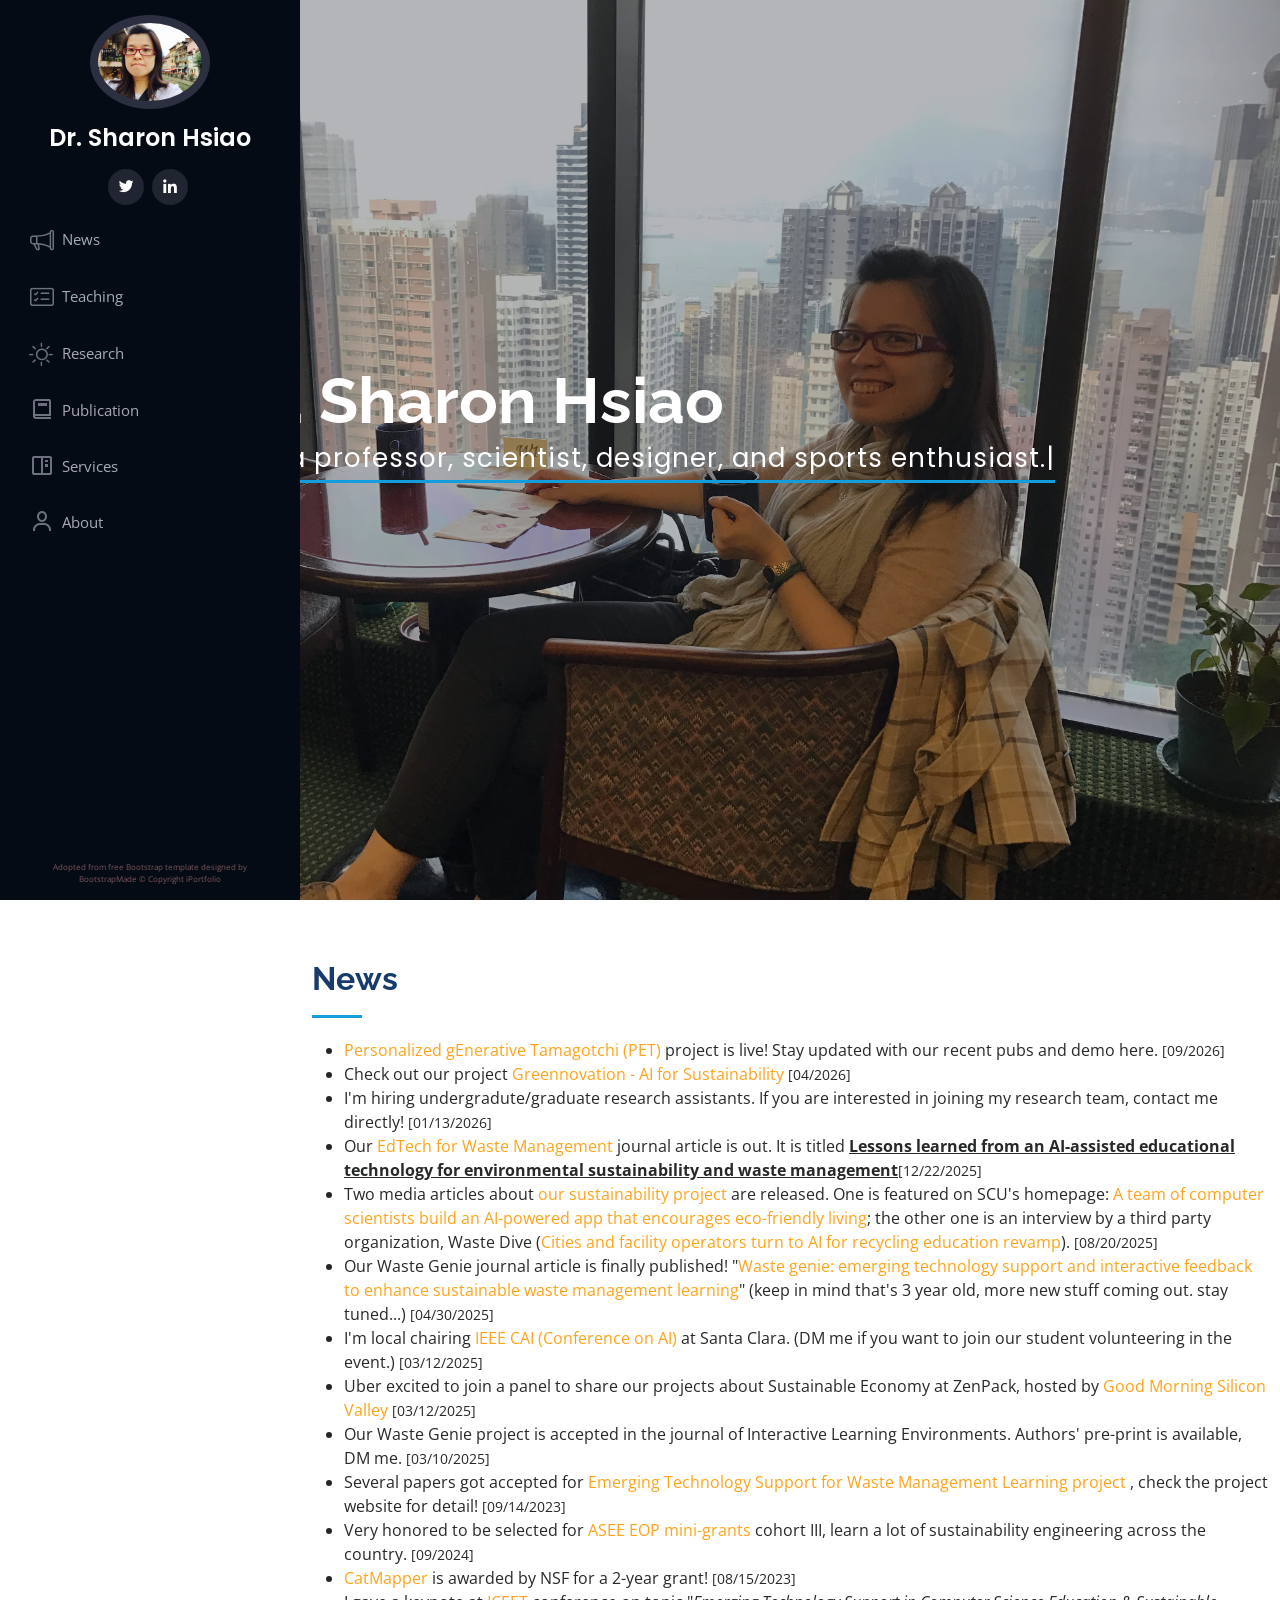
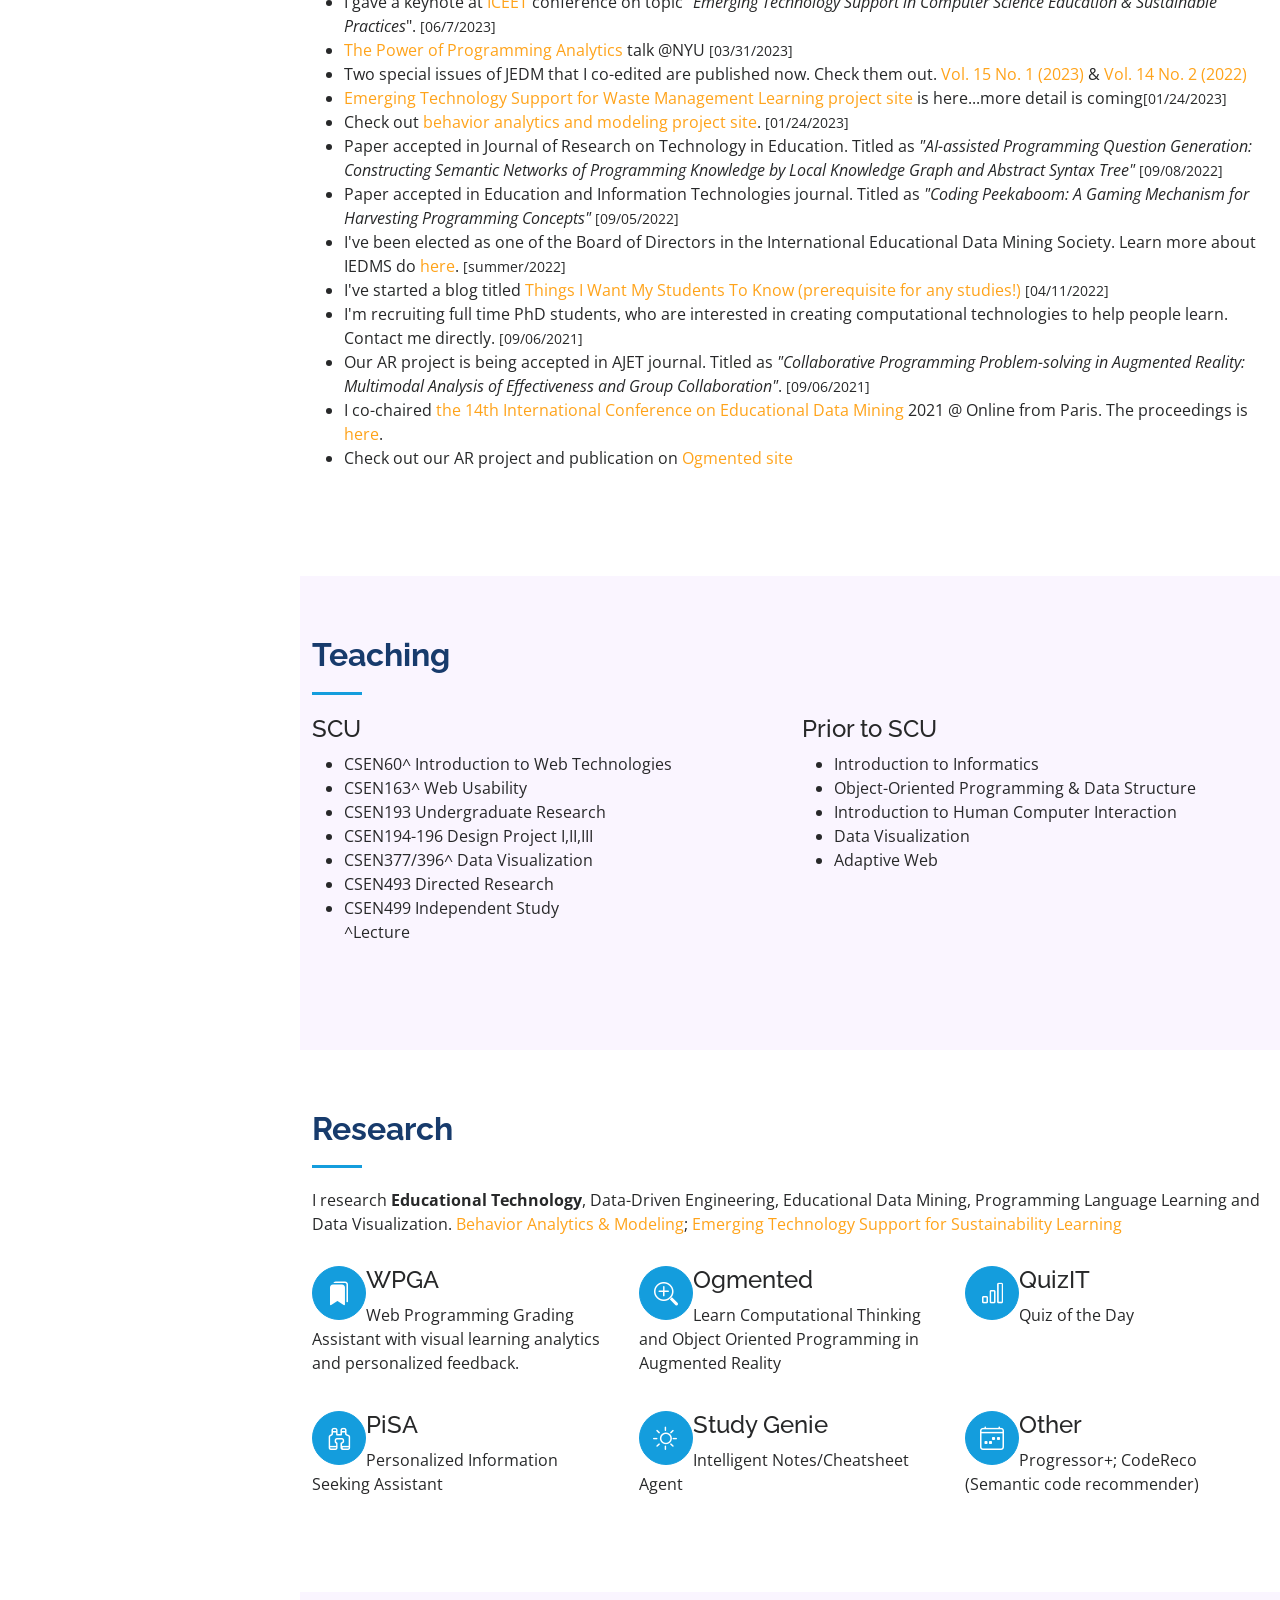
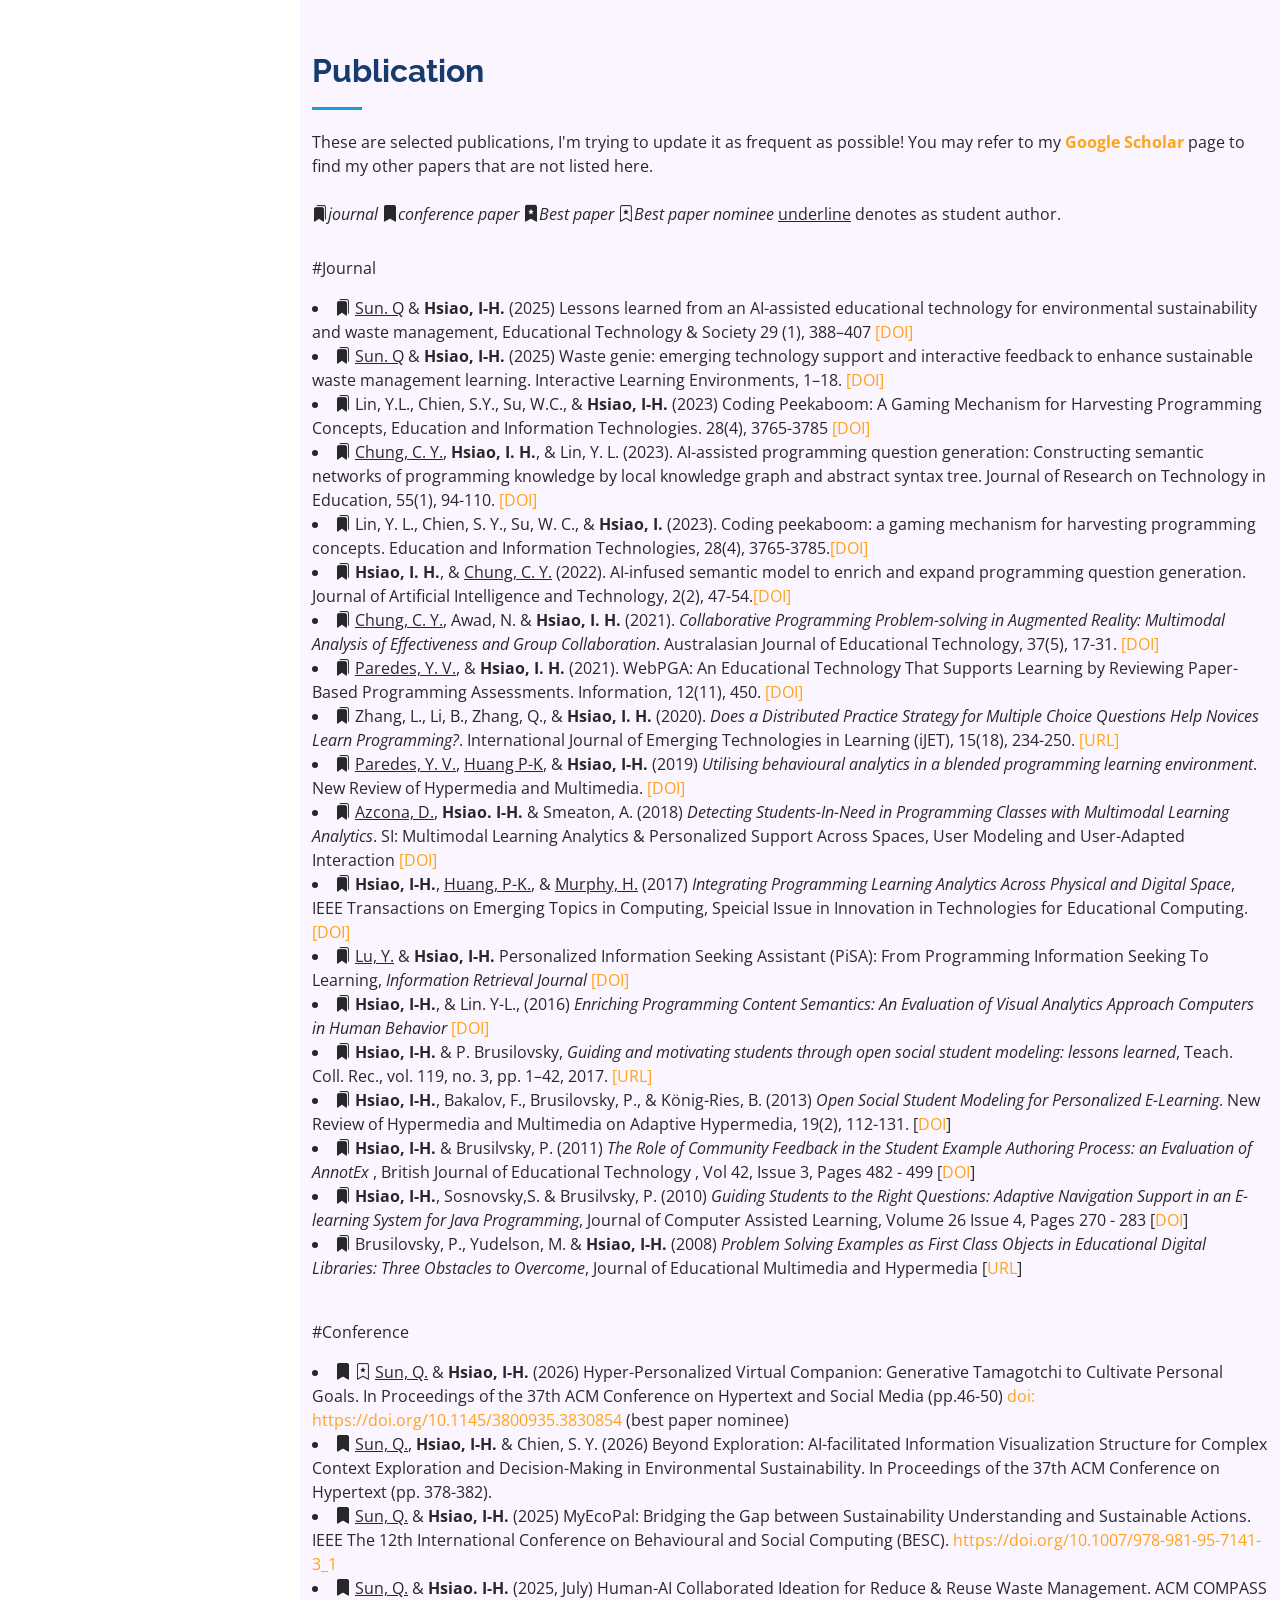
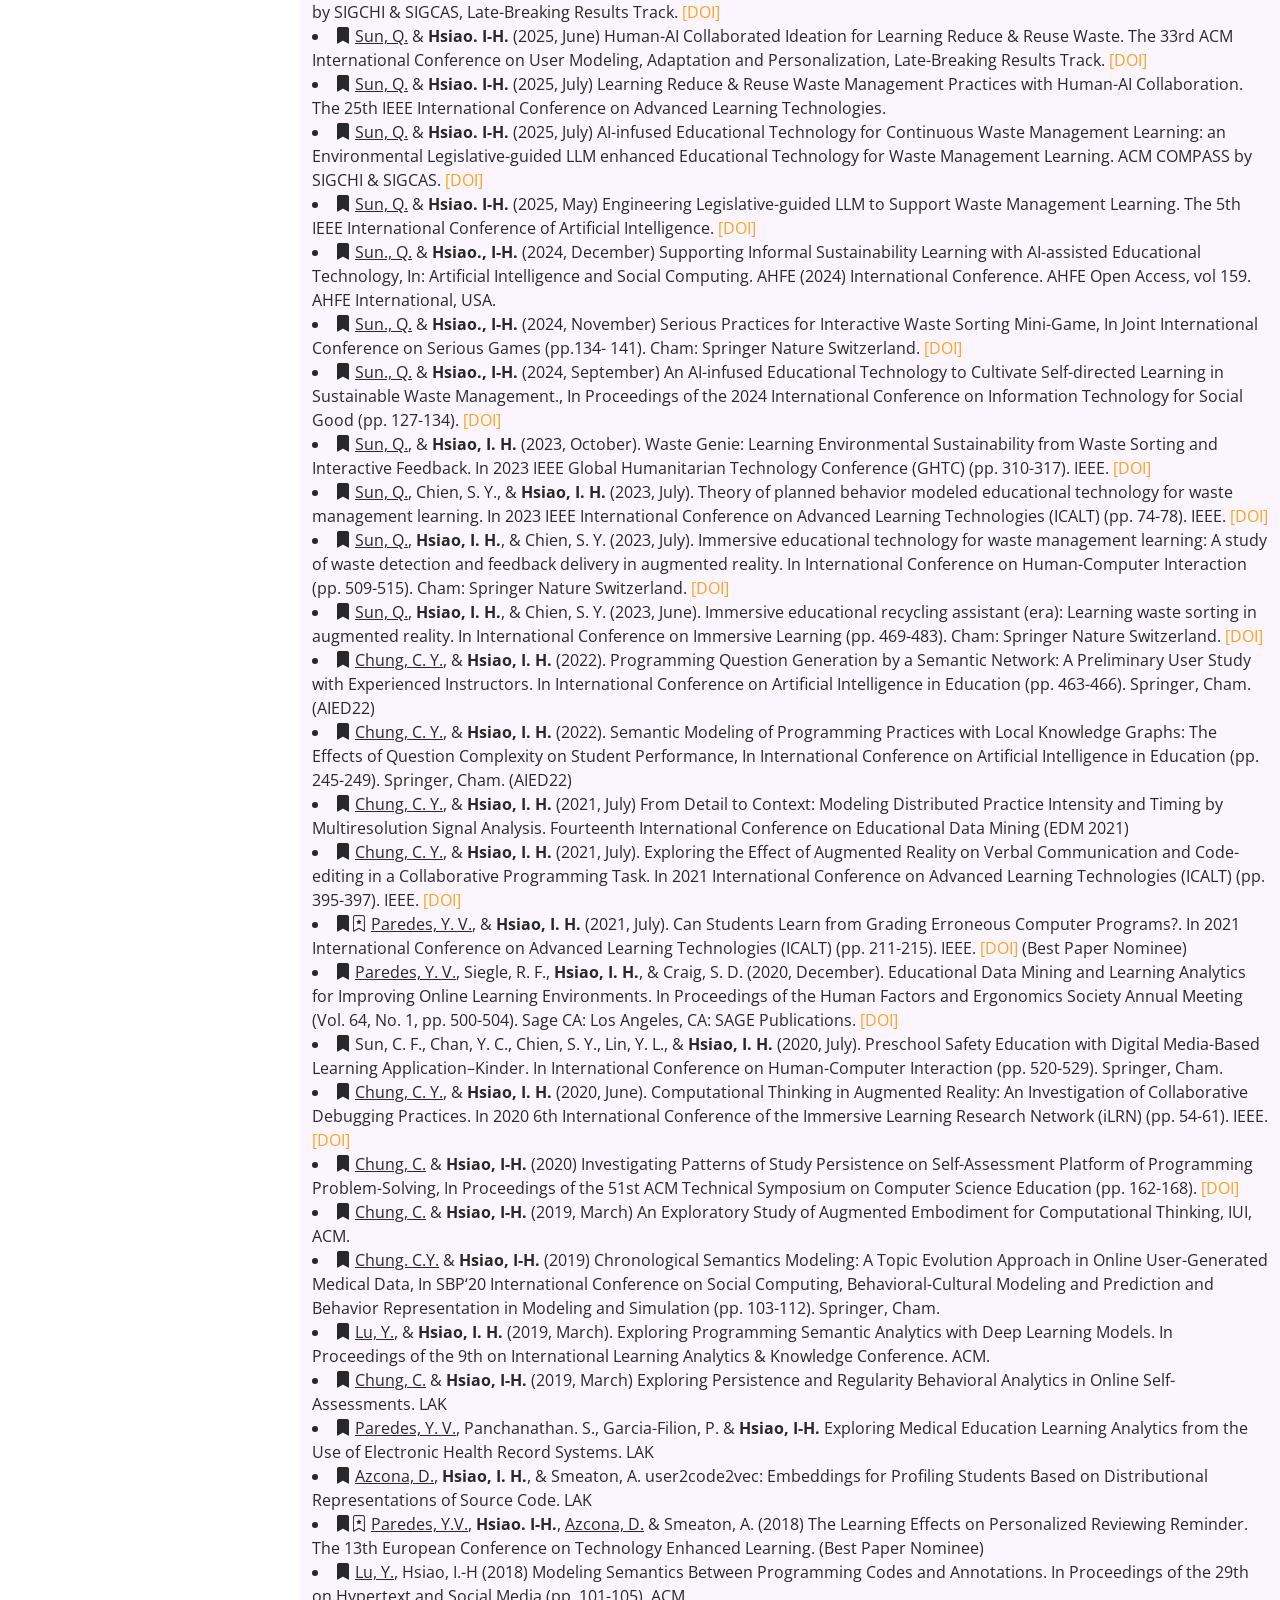
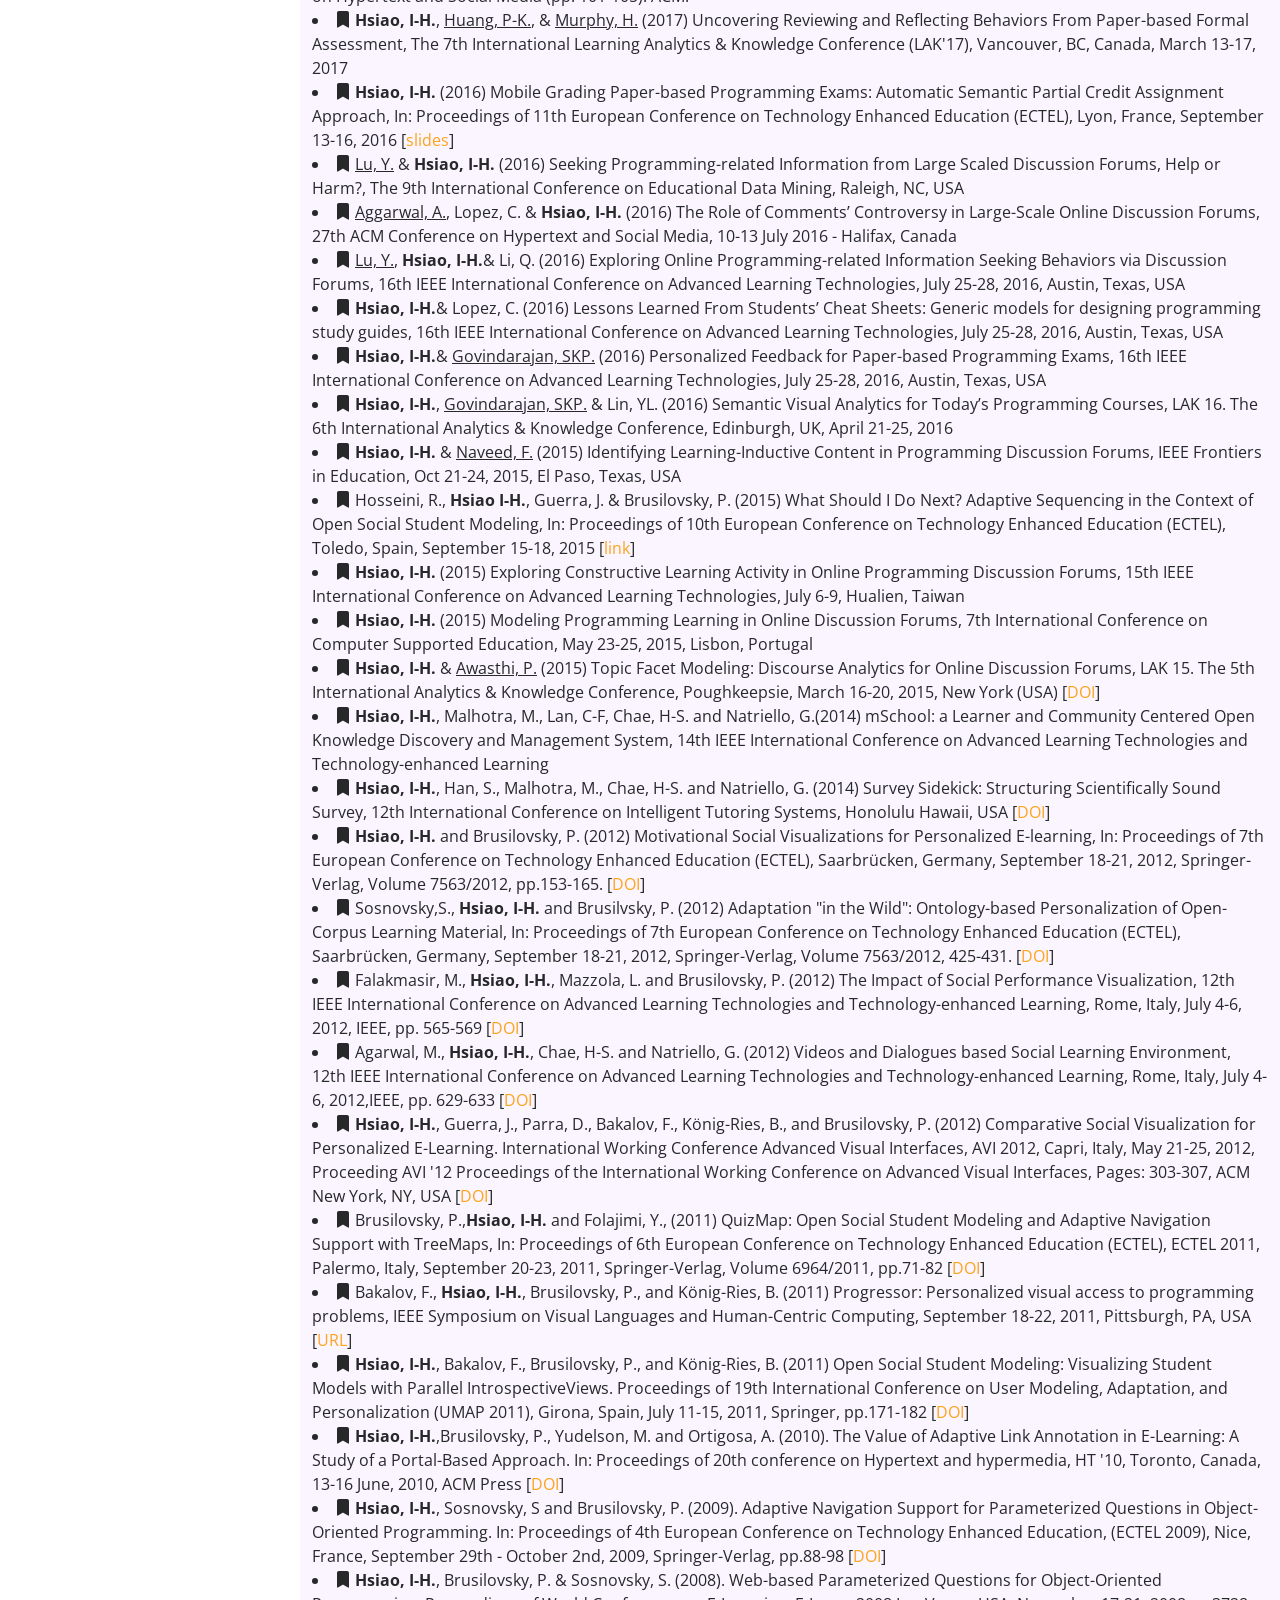
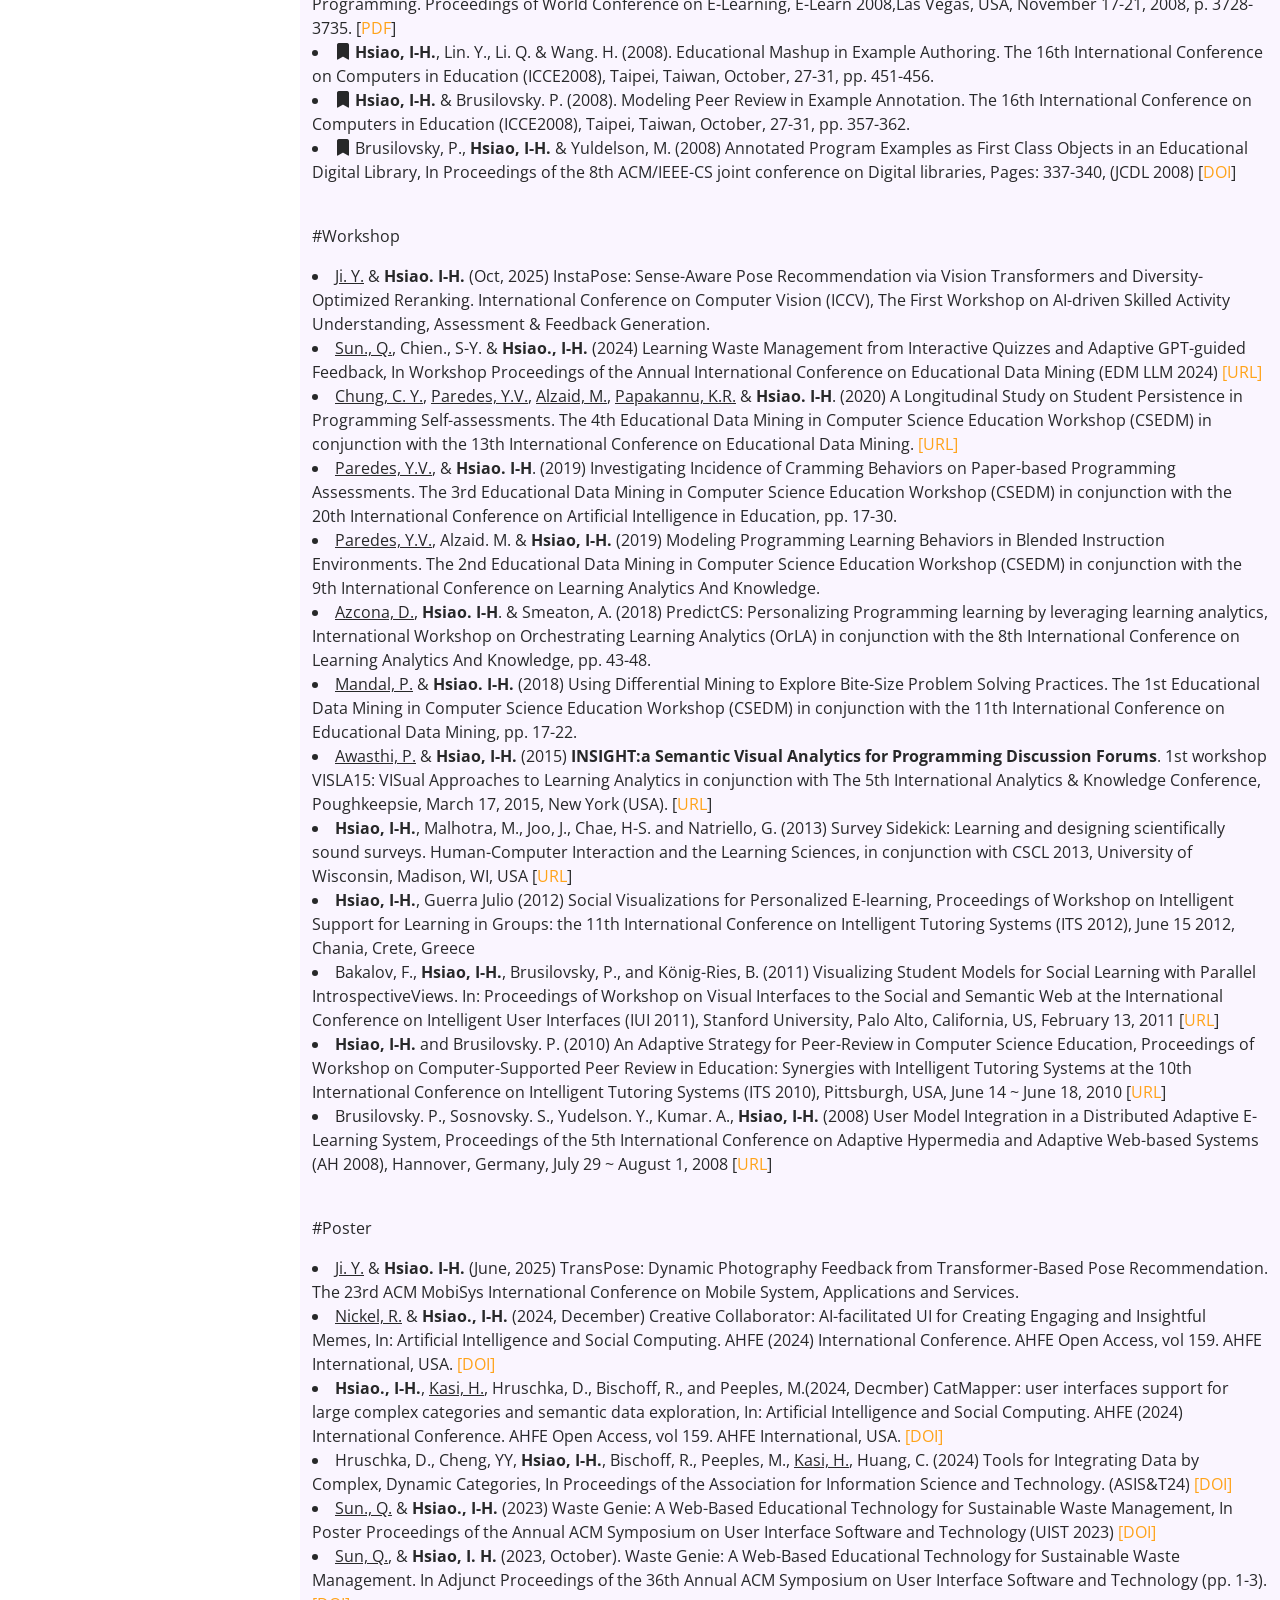
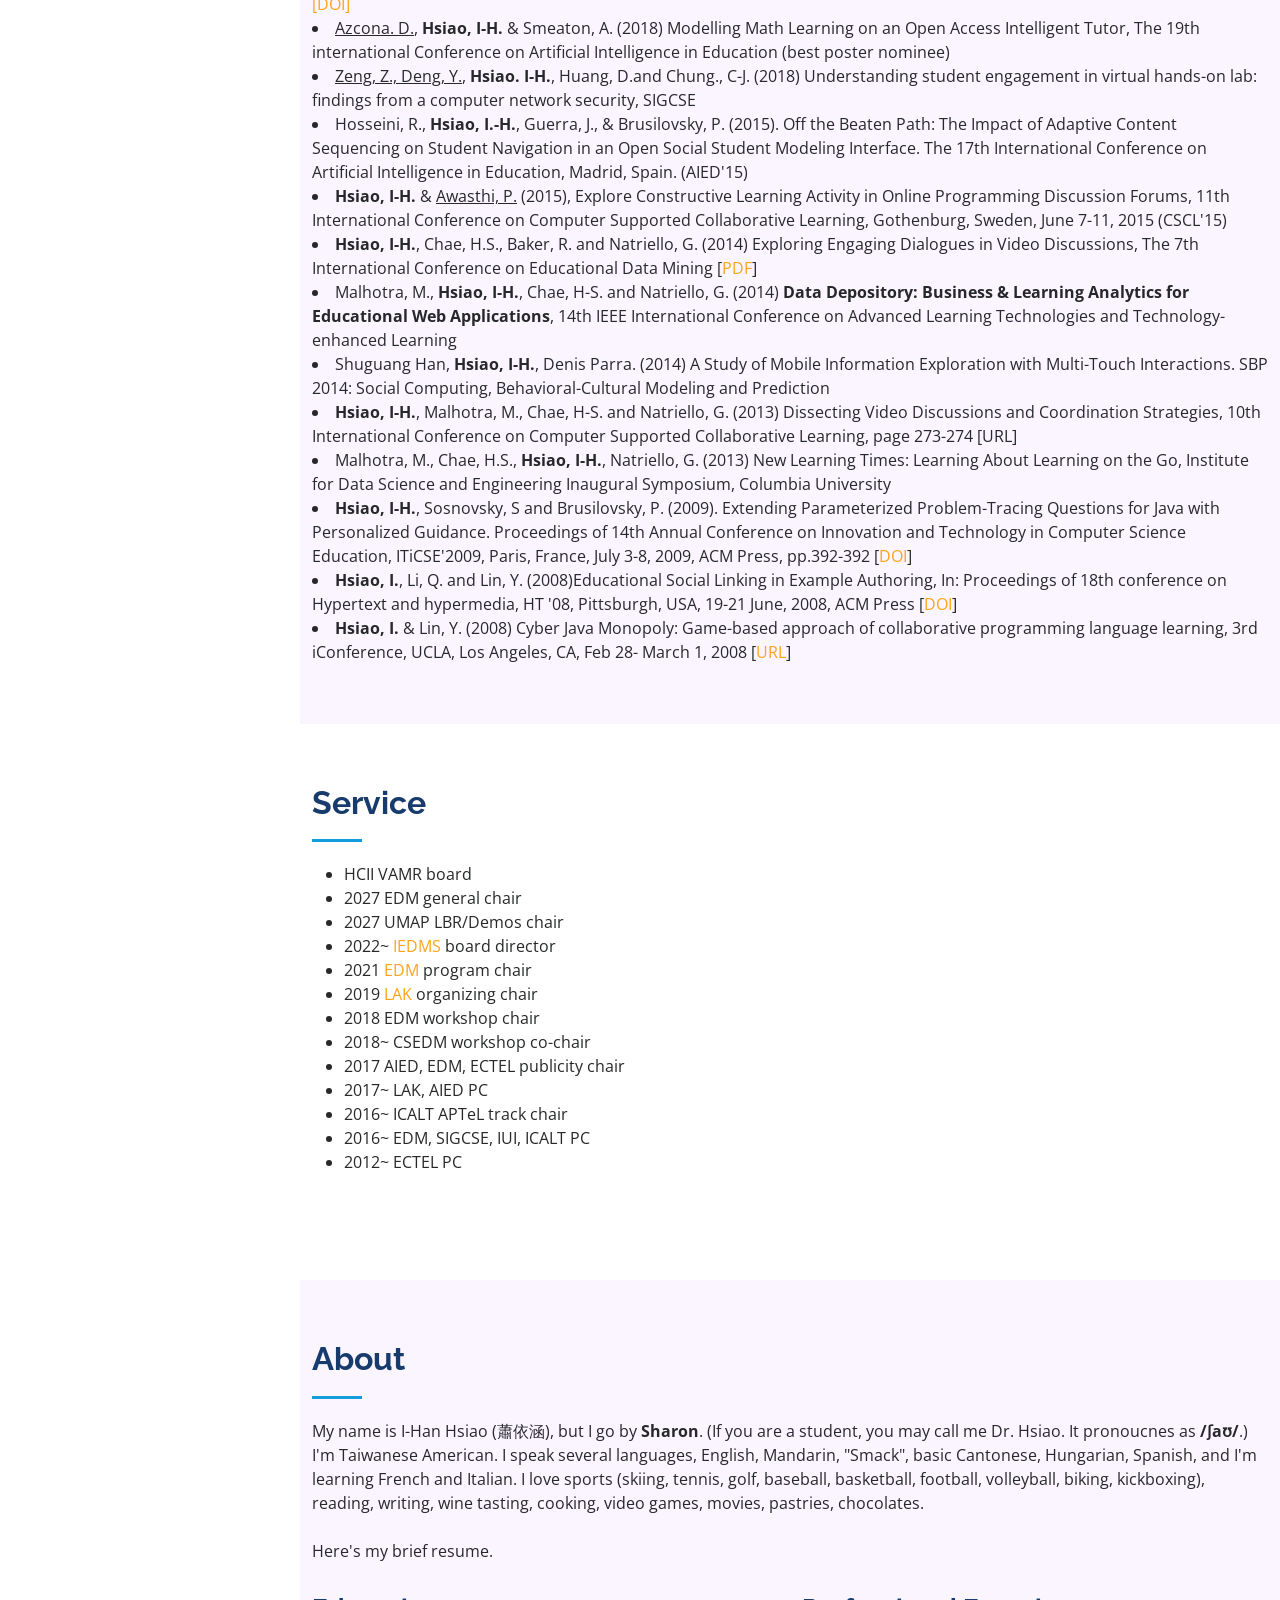
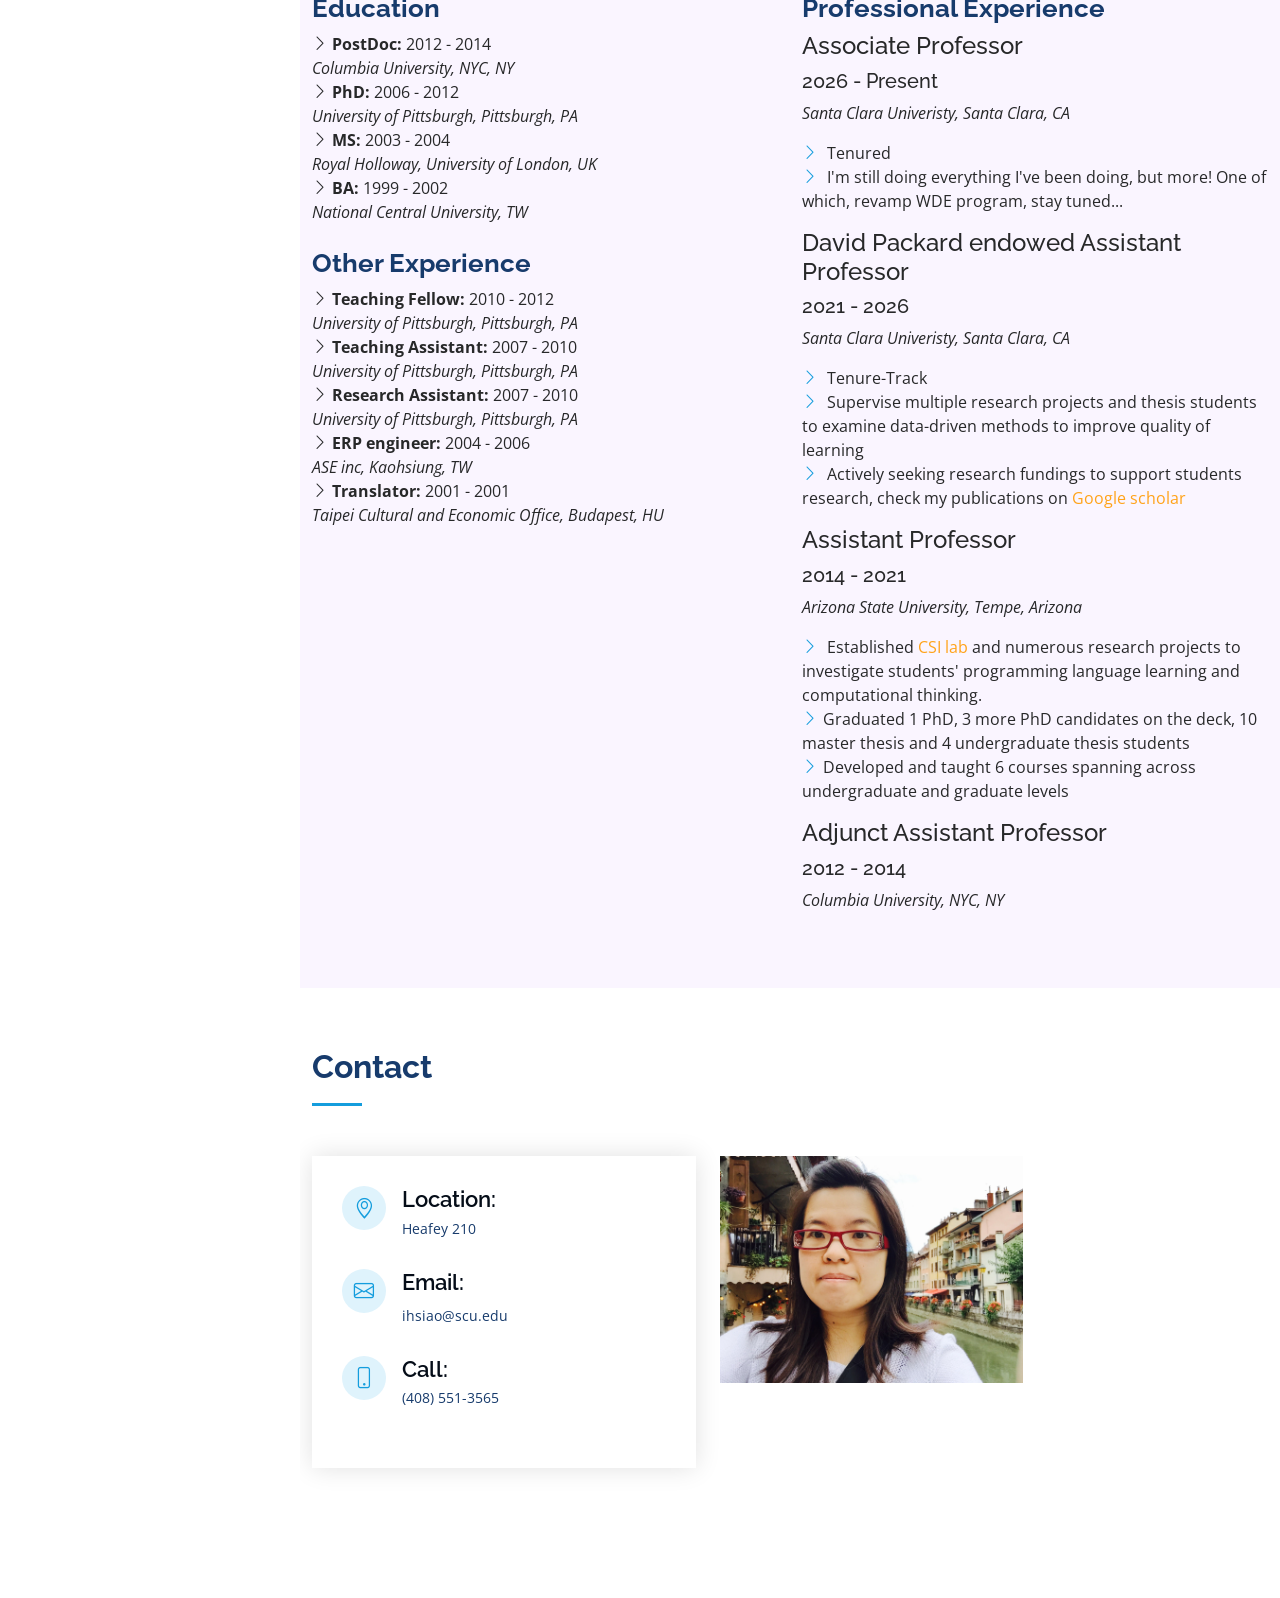
==== commit 7840f14c: "Add new publication entry for ACM Conference" ====
--- a/index.html
+++ b/index.html
@@ -341,6 +341,9 @@
                 <span id="redhighlight">(best paper nominee)</span>
             </li>
             <li><i class="bi bi-bookmark-fill" aria-hidden="true"></i> 
+                 <u>Sun, Q.</u>, <b>Hsiao, I-H.</b> & Chien, S. Y. (2026) Beyond Exploration: AI-facilitated Information Visualization Structure for Complex Context Exploration and Decision-Making in Environmental Sustainability. In Proceedings of the 37th ACM Conference on Hypertext (pp. 378-382).
+            </li>
+            <li><i class="bi bi-bookmark-fill" aria-hidden="true"></i> 
                 <u>Sun, Q.</u> & <b>Hsiao, I-H.</b> (2025) MyEcoPal: Bridging the Gap between Sustainability Understanding and Sustainable Actions. IEEE The 12th International Conference on Behavioural and Social Computing (BESC). <a href="https://doi.org/10.1007/978-981-95-7141-3_1" target="_blank">https://doi.org/10.1007/978-981-95-7141-3_1</a>
             </li>
             <li><i class="bi bi-bookmark-fill" aria-hidden="true"></i> 
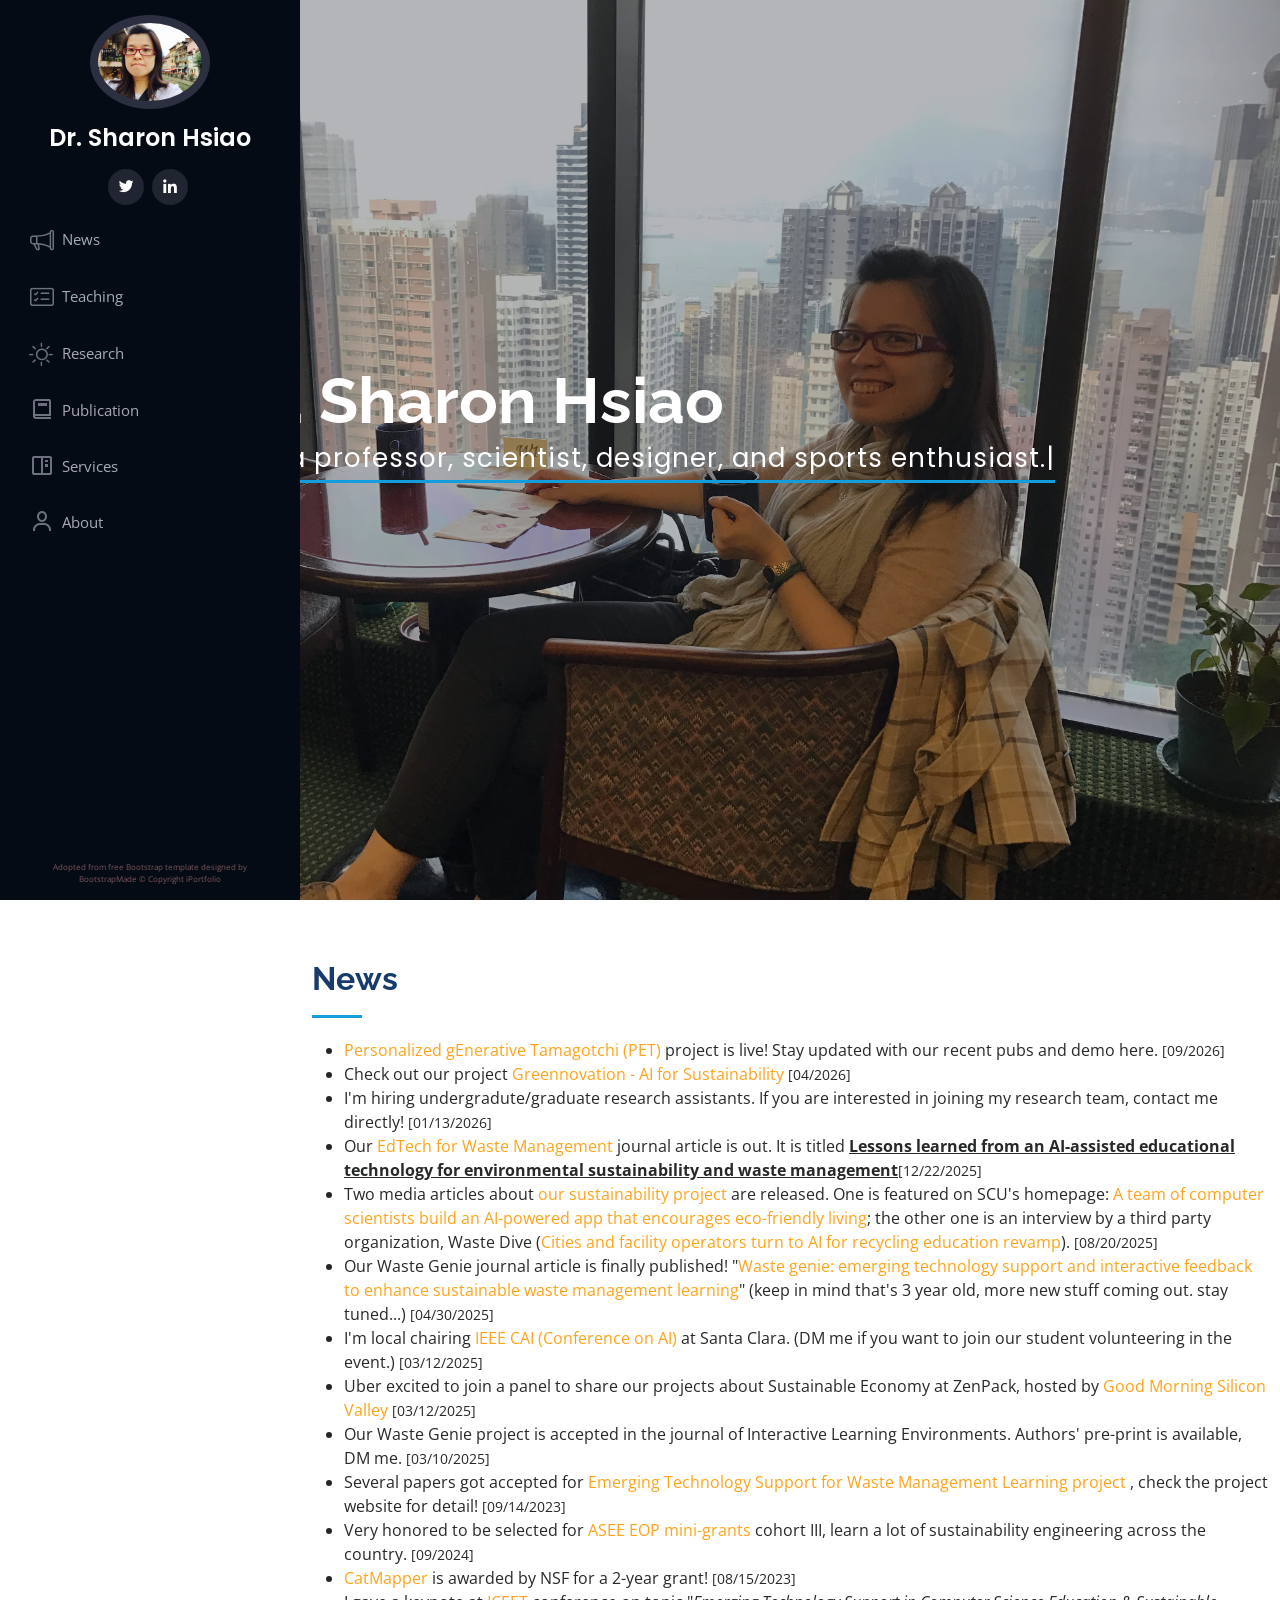
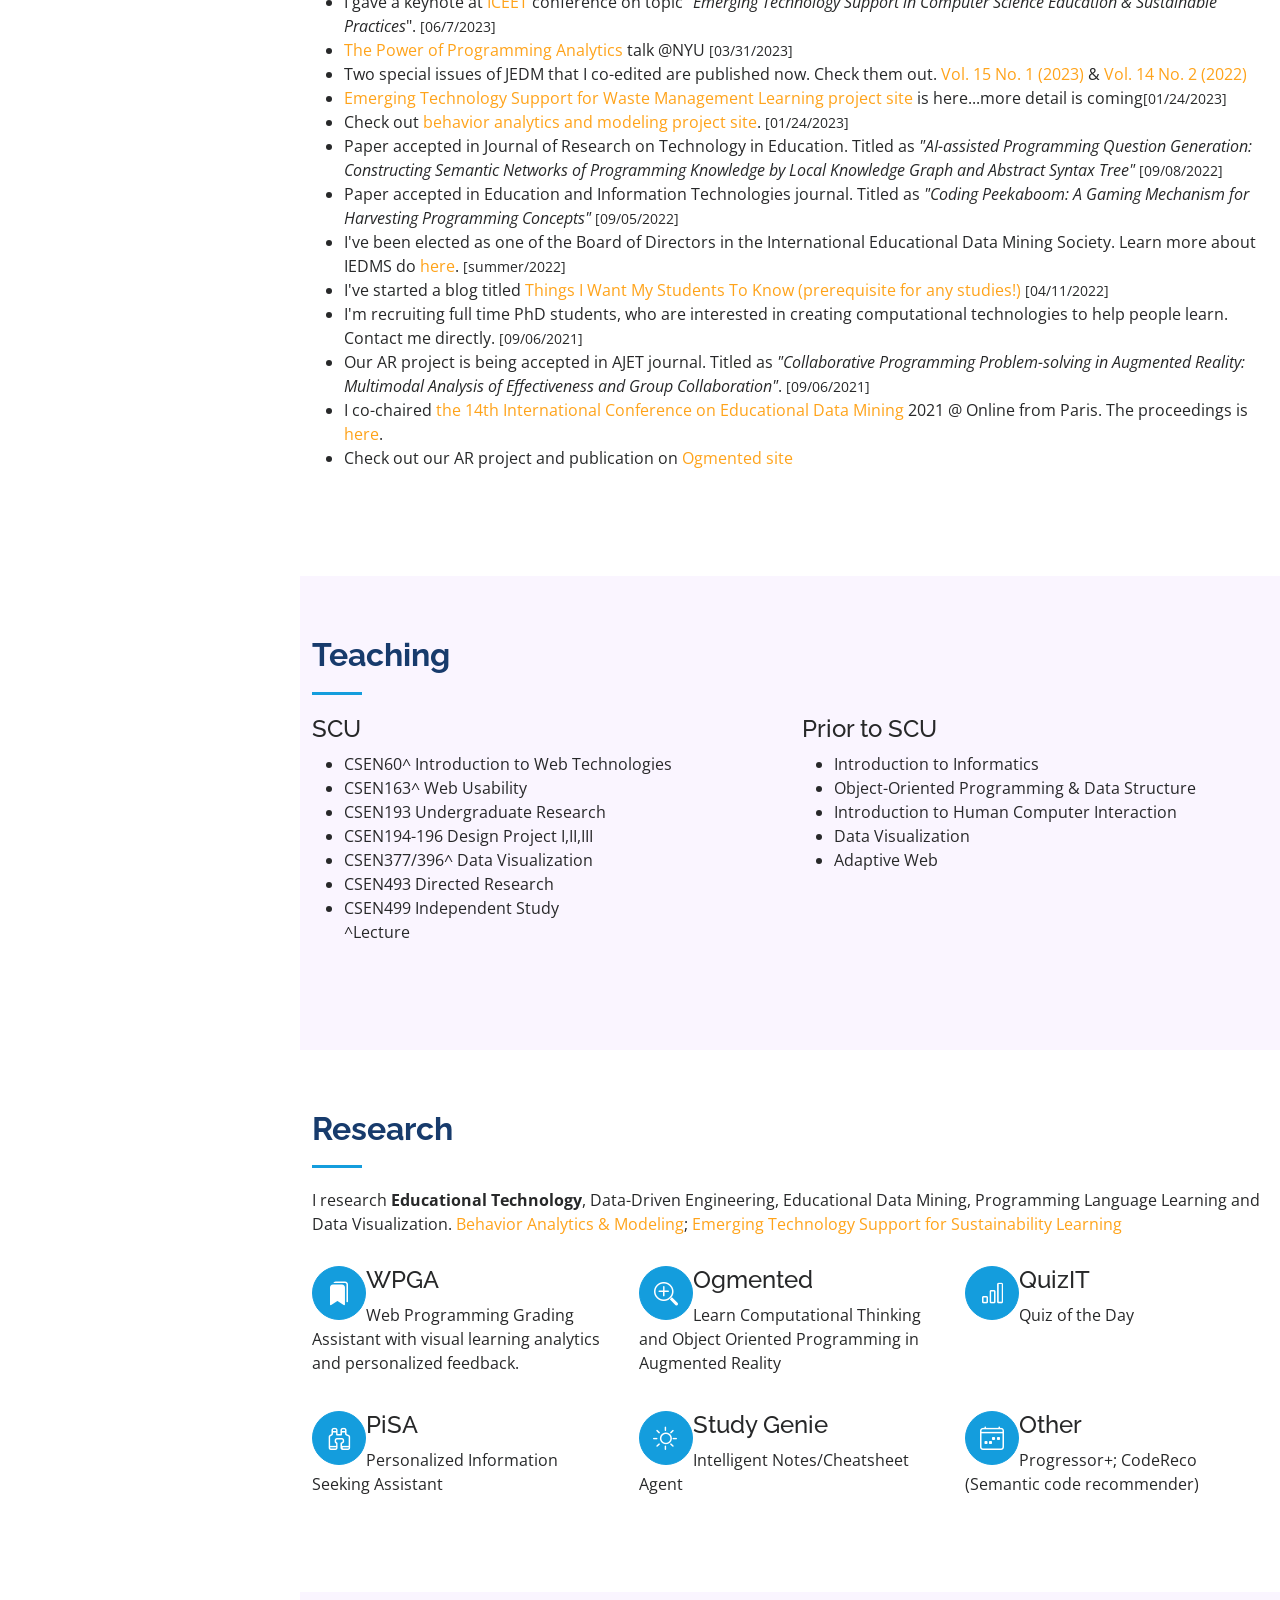
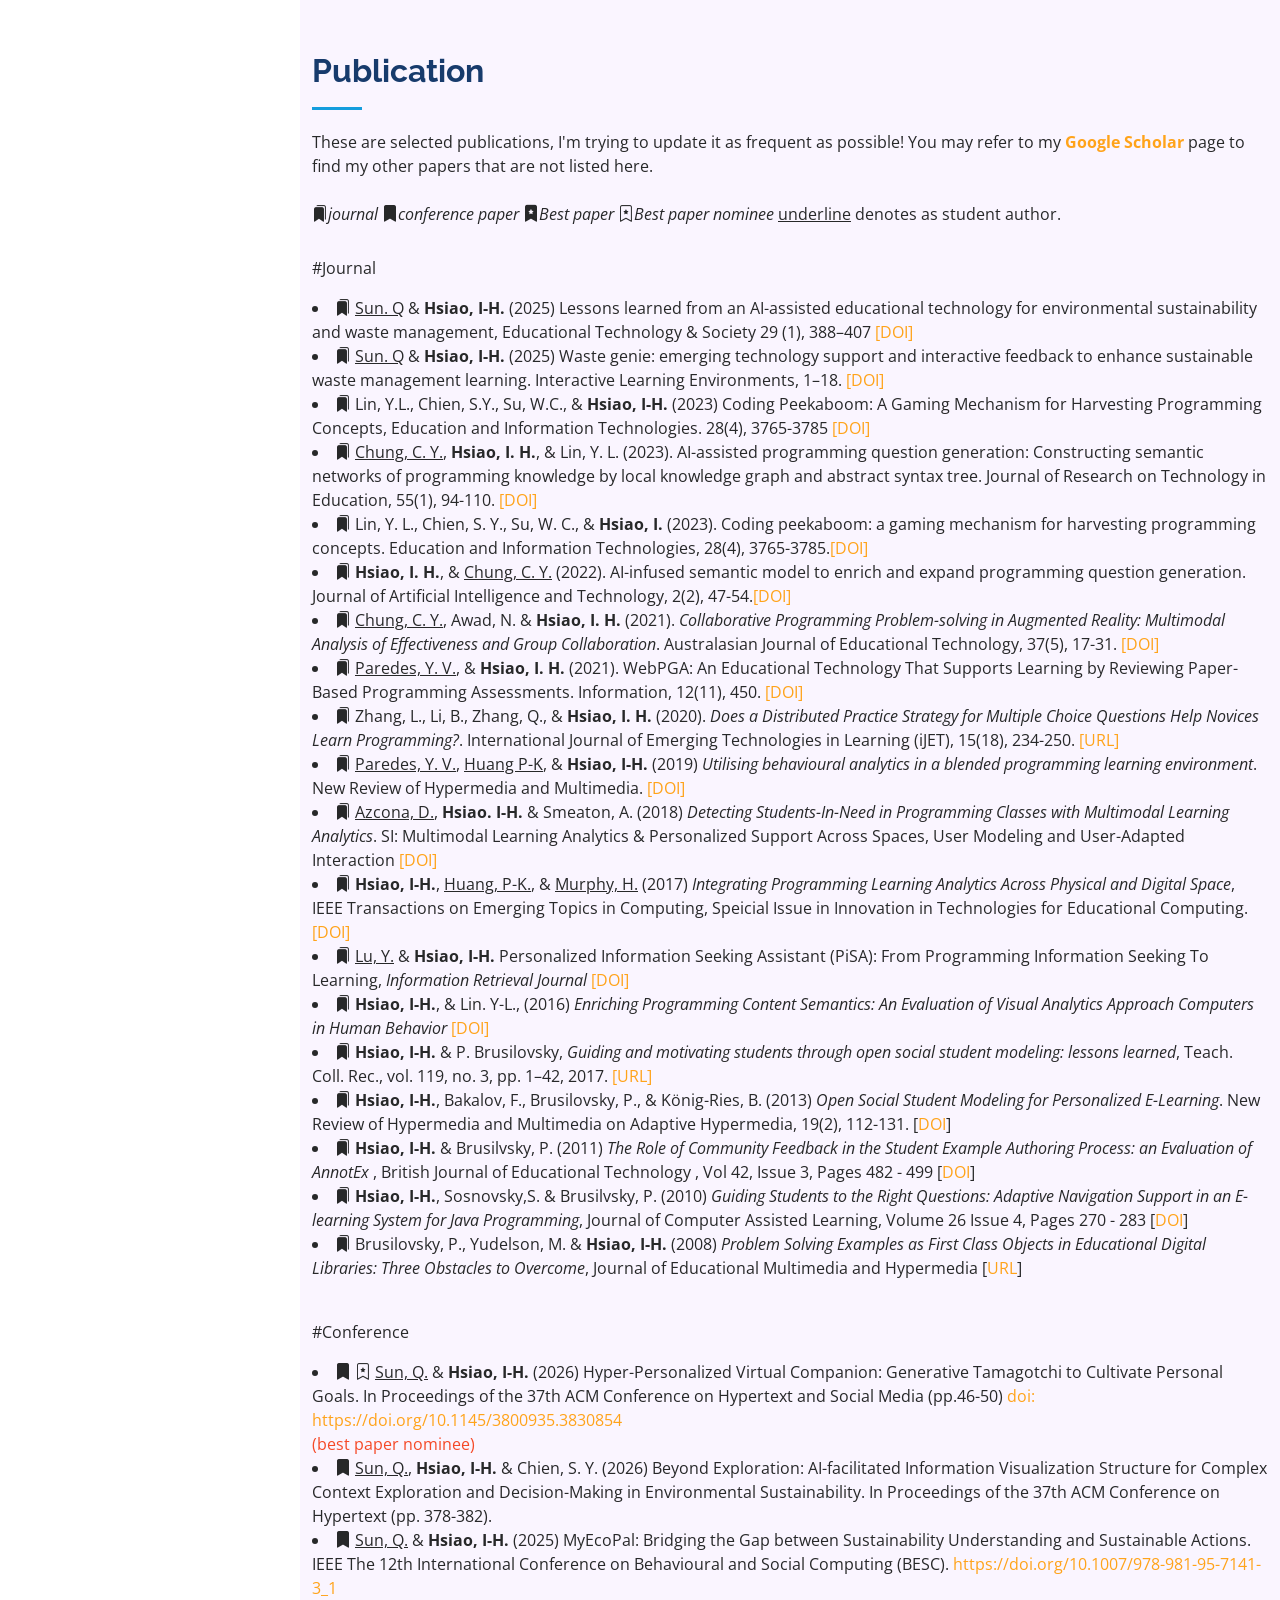
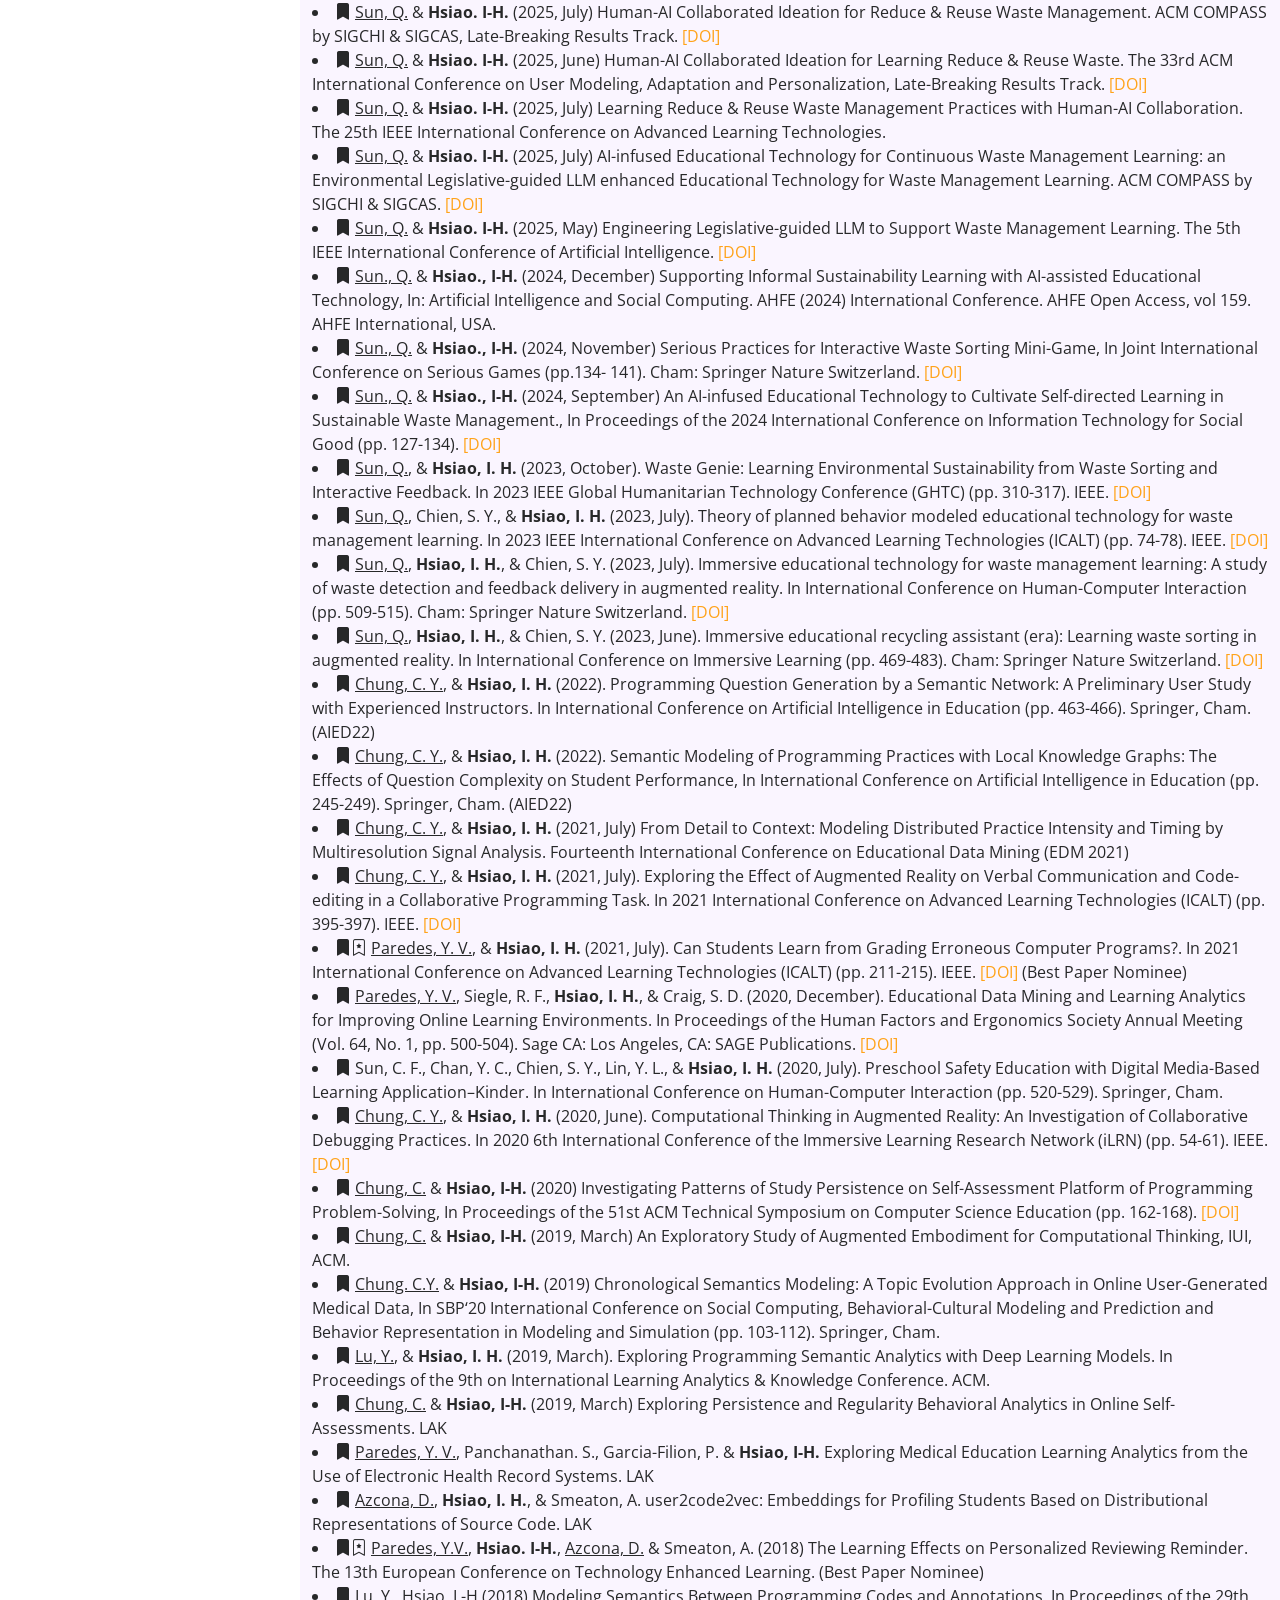
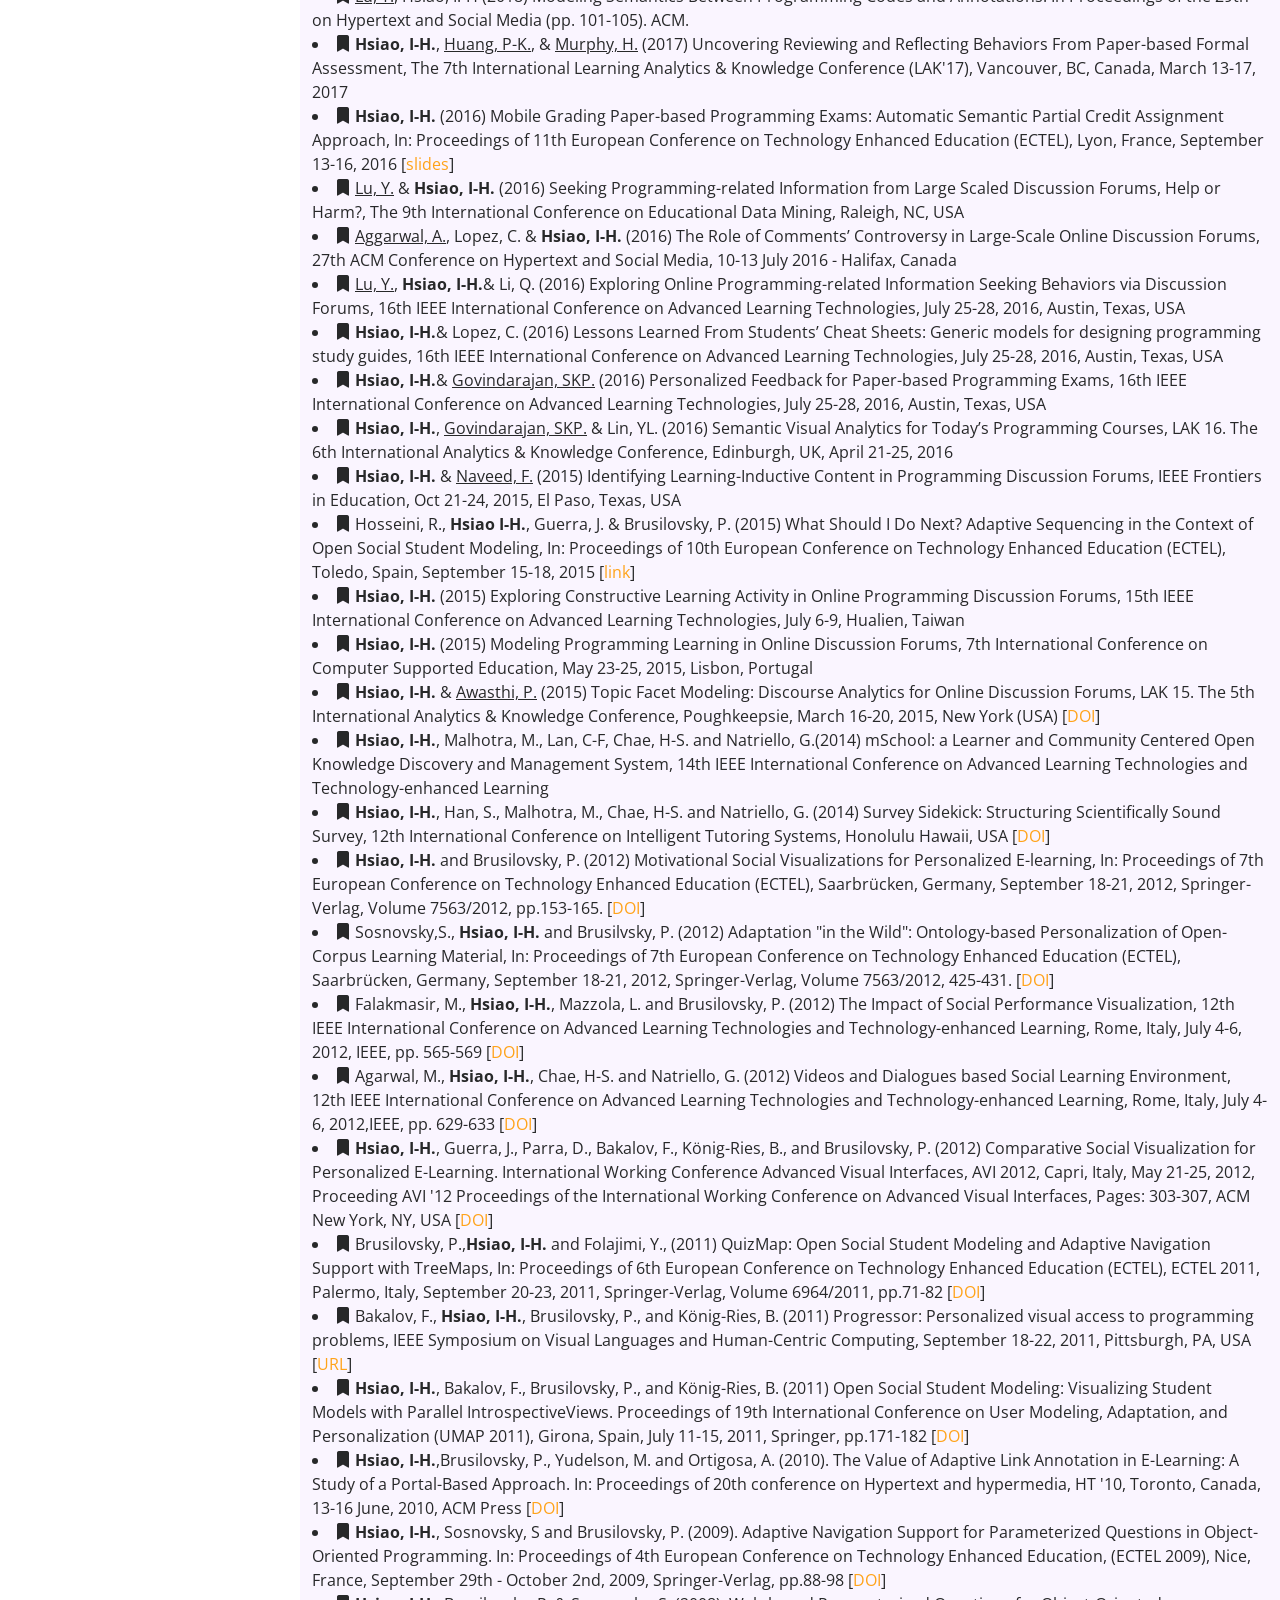
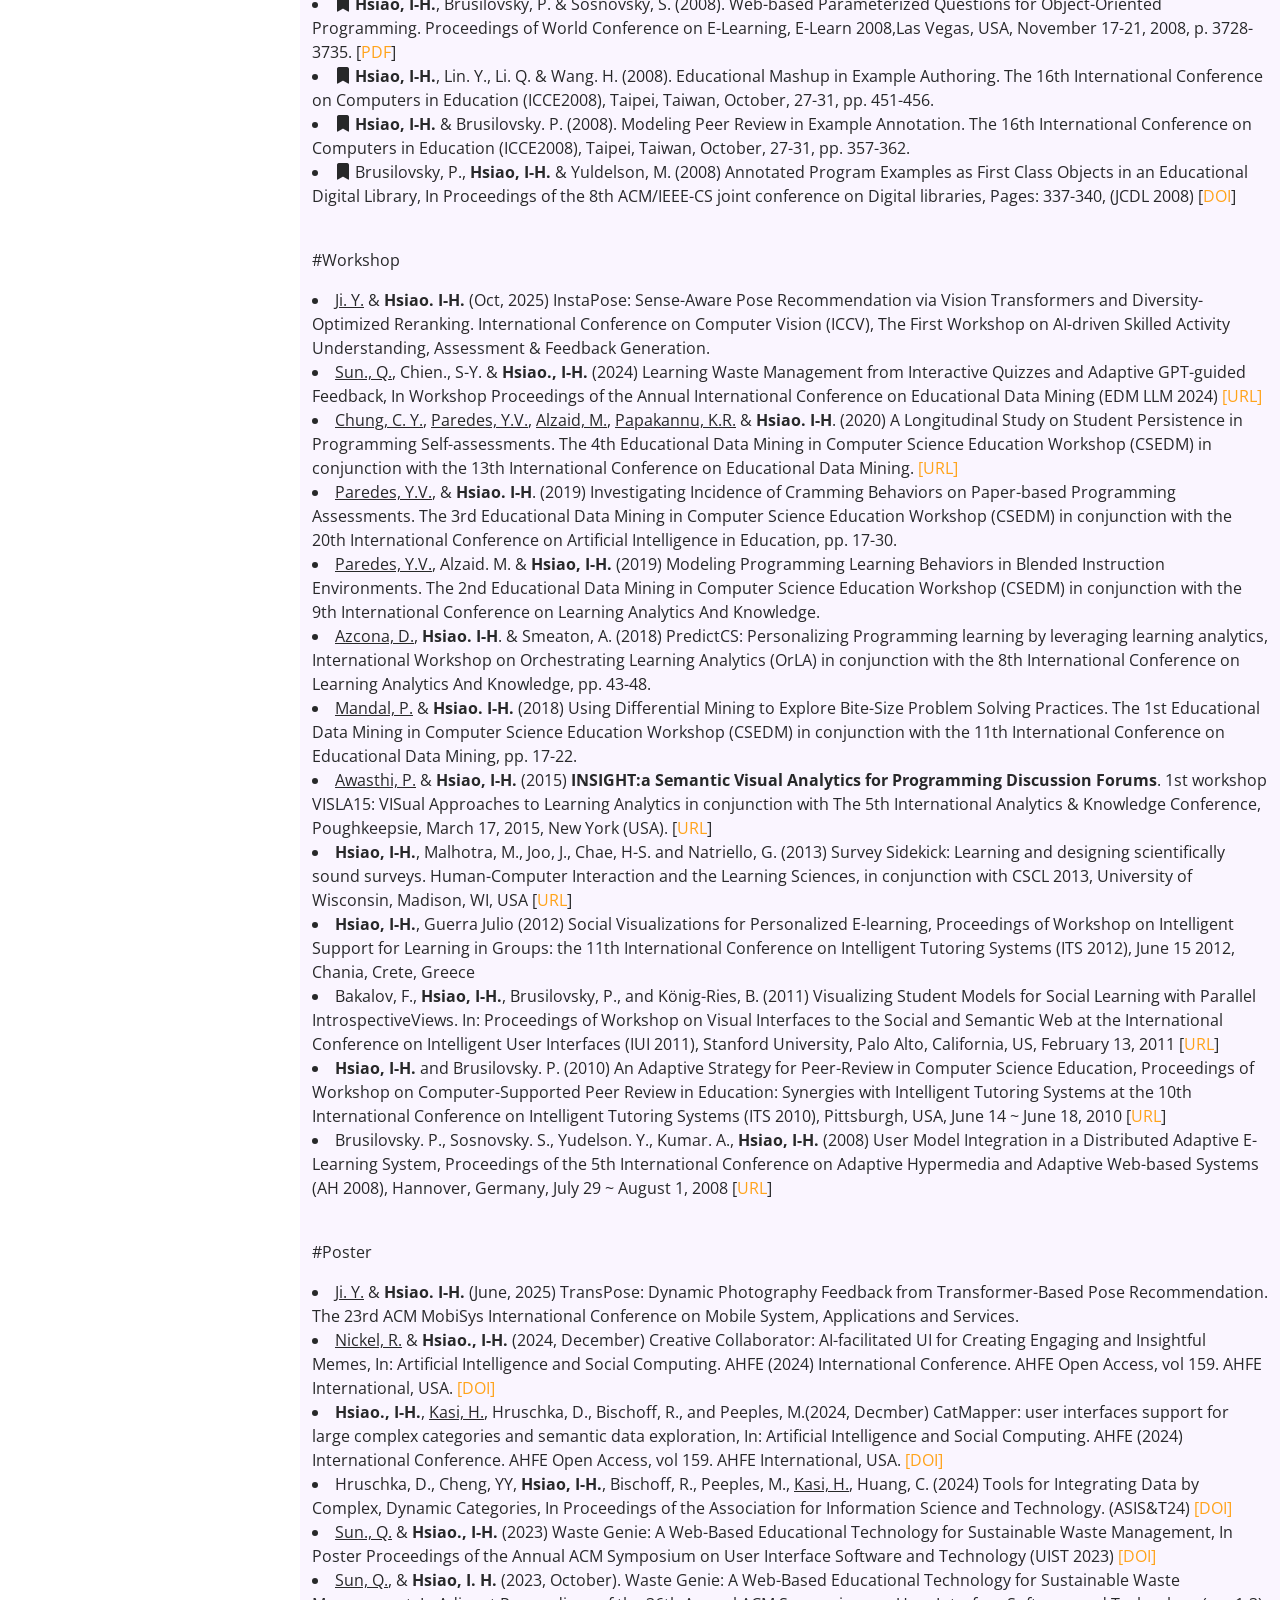
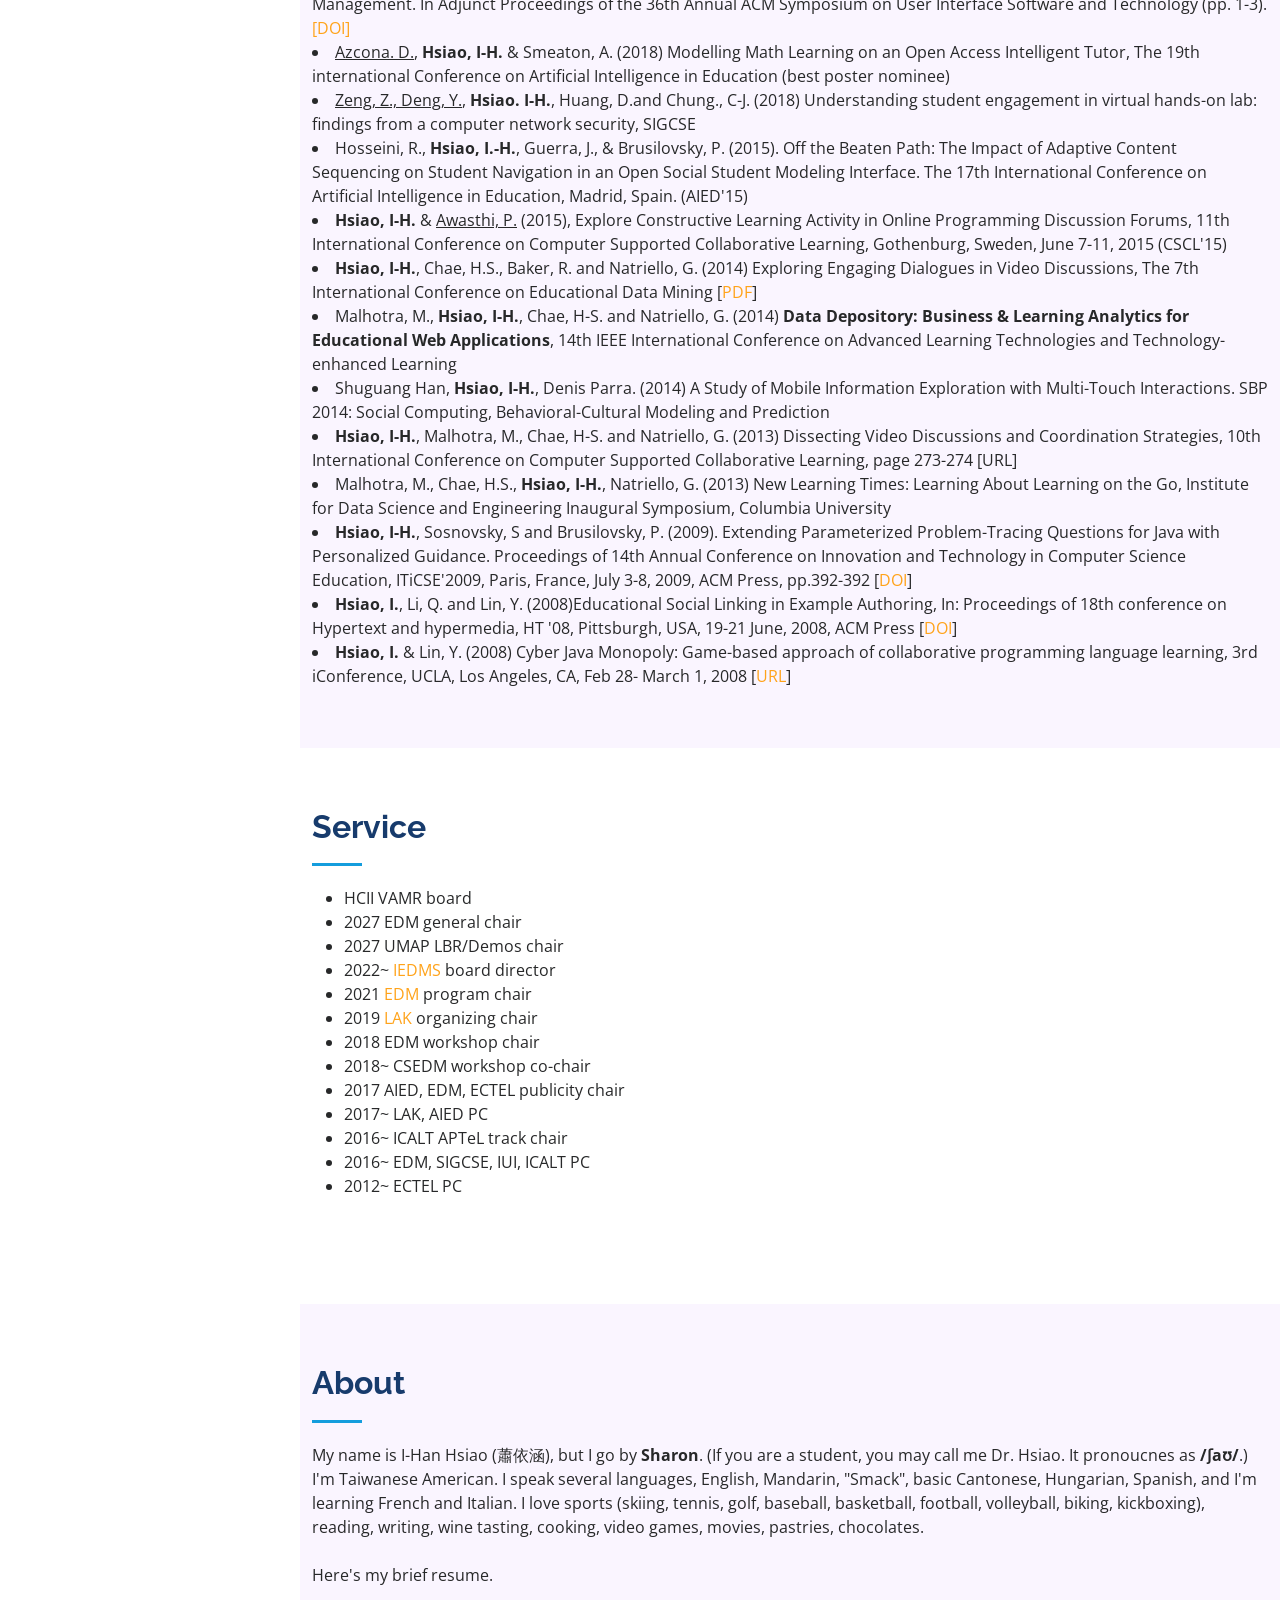
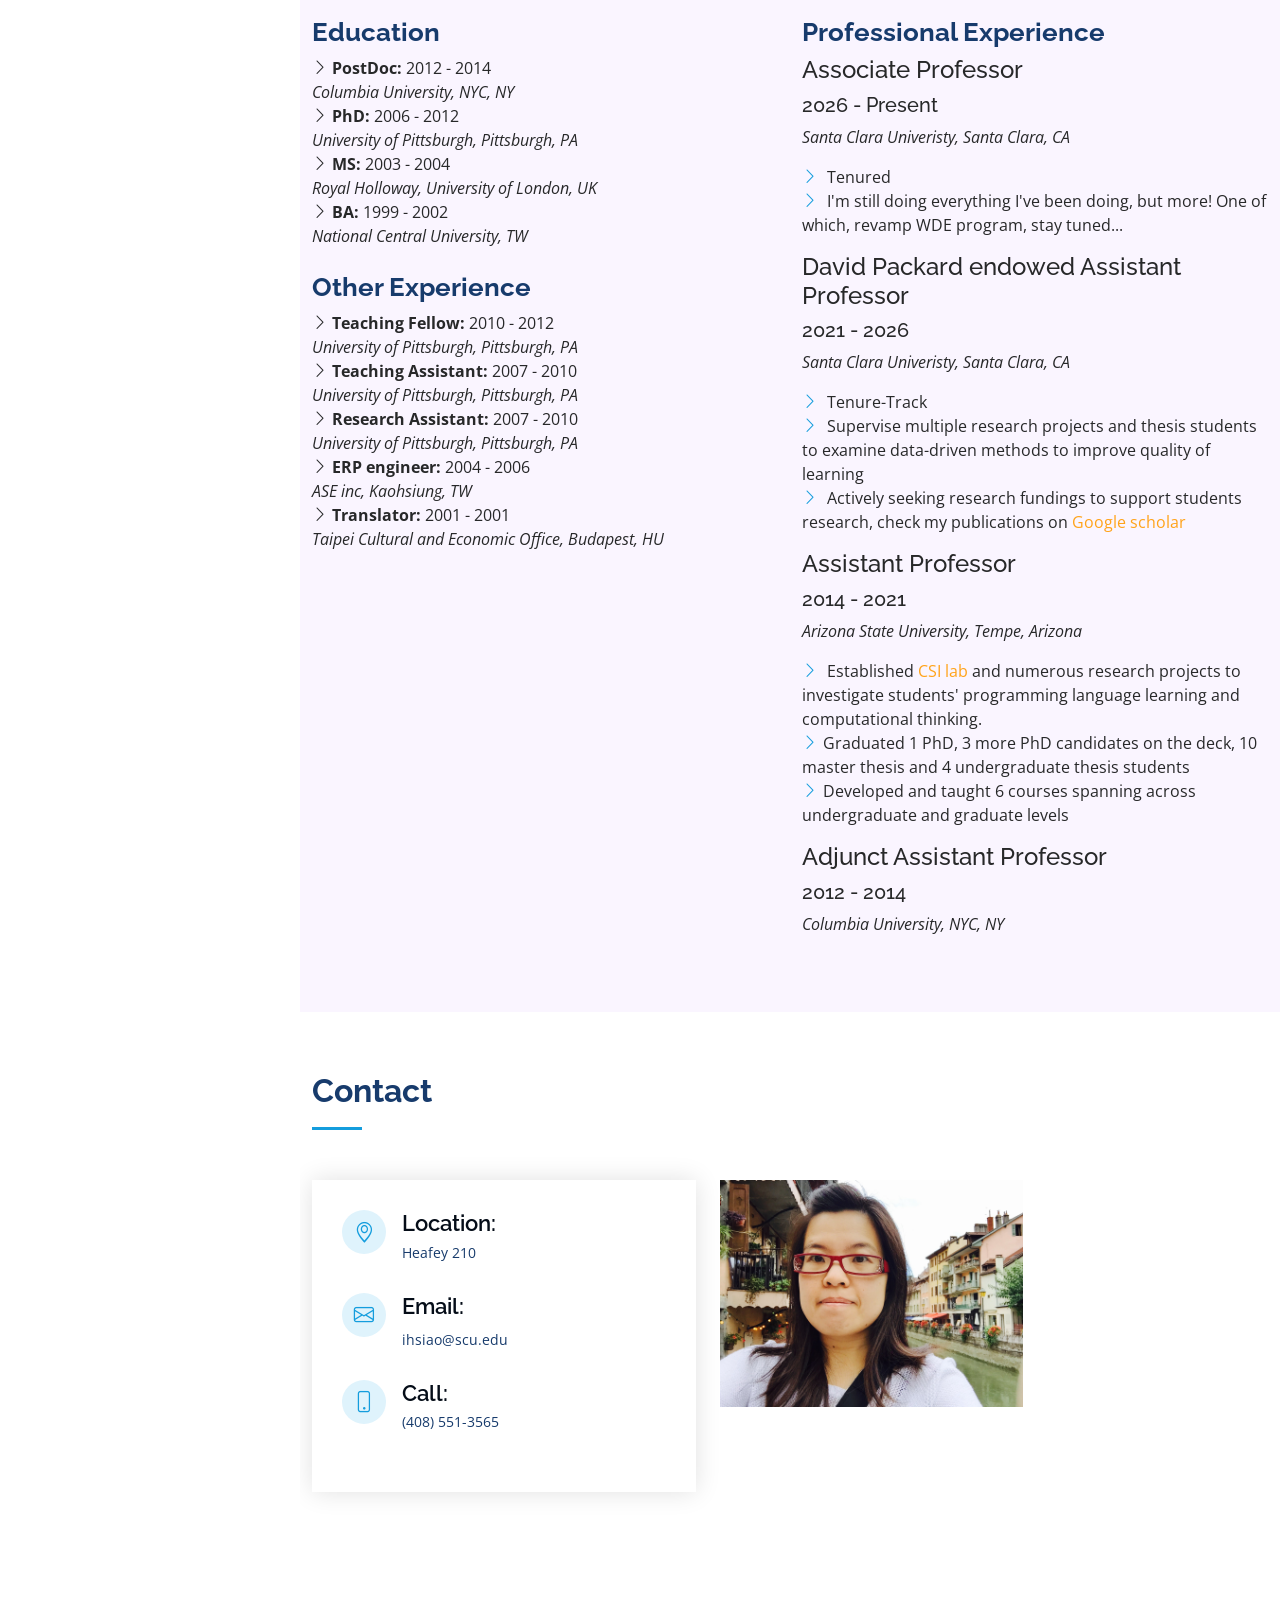
==== commit b2c297c4: "Change redhighlight from span to div in index.html" ====
--- a/index.html
+++ b/index.html
@@ -338,7 +338,7 @@
           <p>#Conference</p>
             <li><i class="bi bi-bookmark-fill" aria-hidden="true"></i> <i class="bi bi-bookmark-star" aria-hidden="true"> </i> 
                 <u>Sun, Q.</u> & <b>Hsiao, I-H.</b> (2026) Hyper-Personalized Virtual Companion: Generative Tamagotchi to Cultivate Personal Goals. In Proceedings of the 37th ACM Conference on Hypertext and Social Media (pp.46-50) <a href="https://doi.org/10.1145/3800935.3830854" target="_blank">doi: https://doi.org/10.1145/3800935.3830854</a> 
-                <span id="redhighlight">(best paper nominee)</span>
+                <div id="redhighlight">(best paper nominee)</div>
             </li>
             <li><i class="bi bi-bookmark-fill" aria-hidden="true"></i> 
                  <u>Sun, Q.</u>, <b>Hsiao, I-H.</b> & Chien, S. Y. (2026) Beyond Exploration: AI-facilitated Information Visualization Structure for Complex Context Exploration and Decision-Making in Environmental Sustainability. In Proceedings of the 37th ACM Conference on Hypertext (pp. 378-382).
--- a/assets/css/style.css
+++ b/assets/css/style.css
@@ -23,7 +23,7 @@
   font-family: "Raleway", sans-serif;
 }
 
-.redhighlight {
+#redhighlight {
   color: #F54927;
 }
 
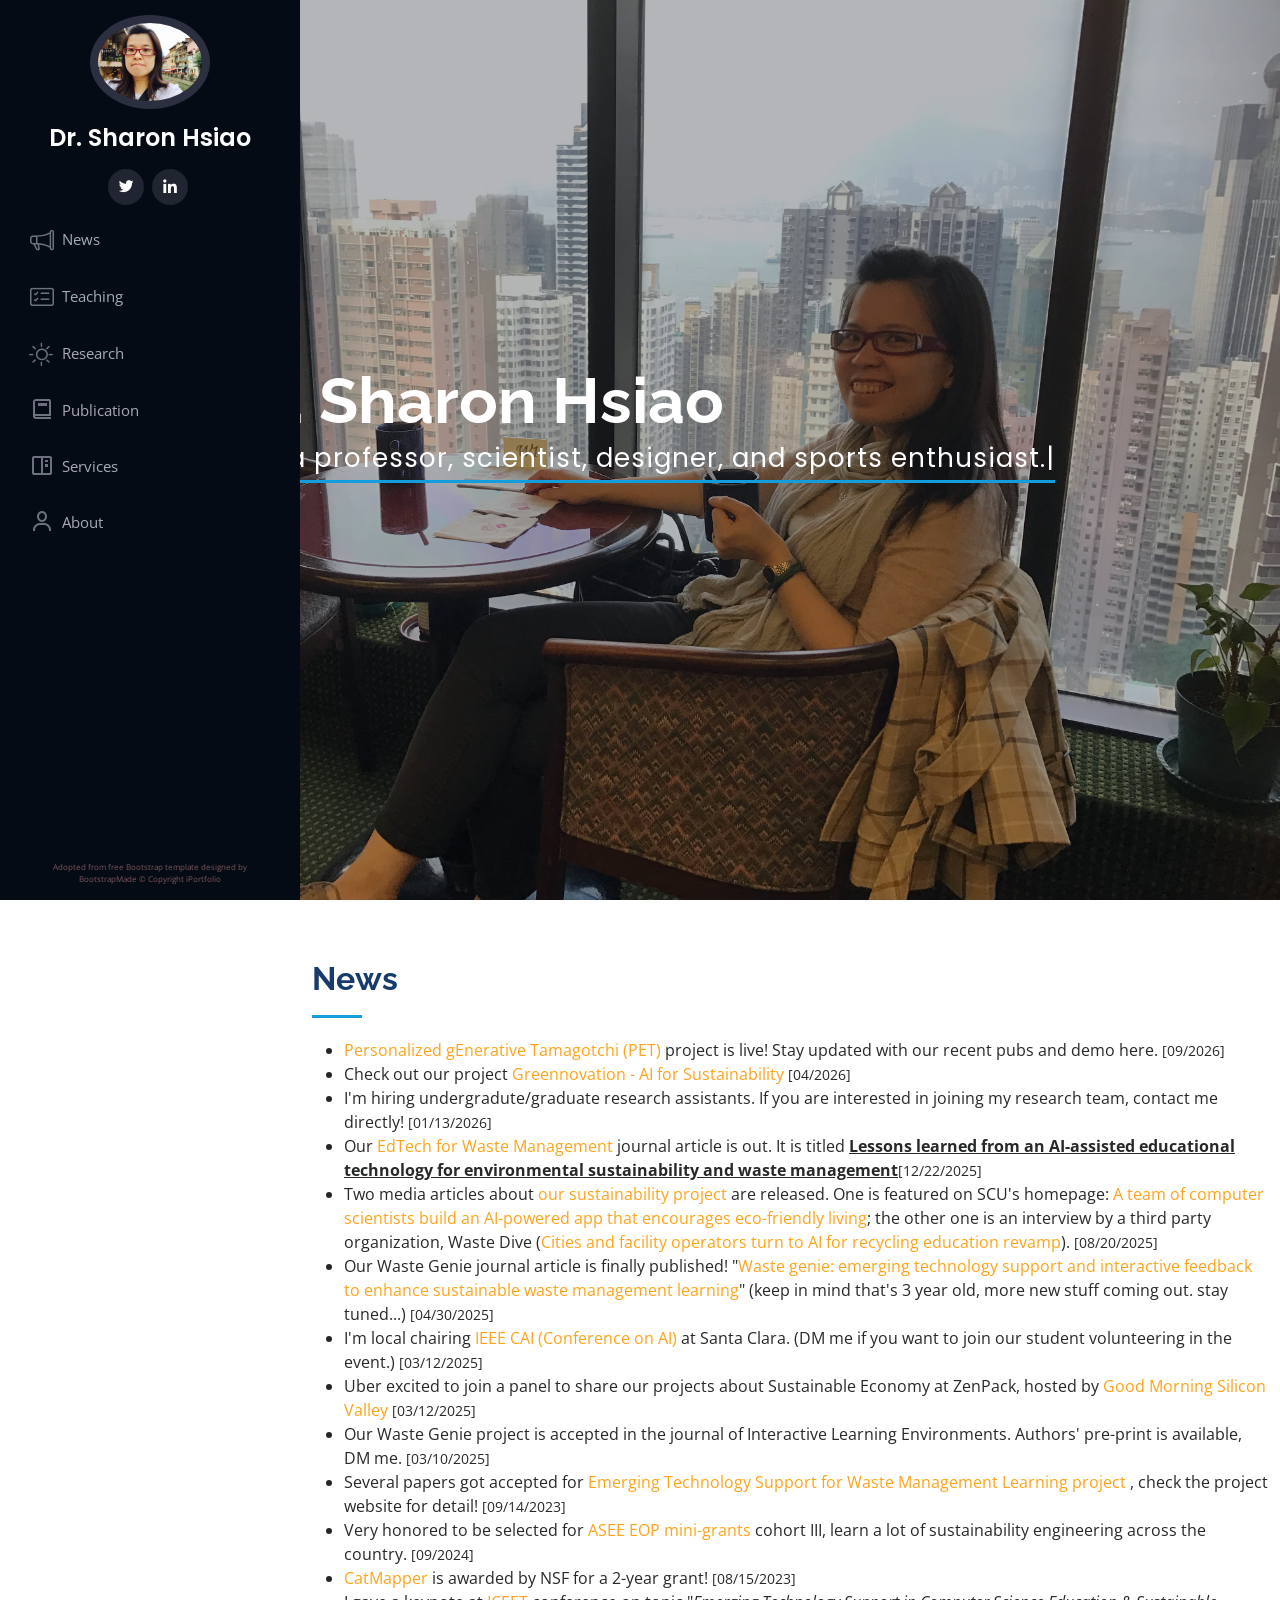
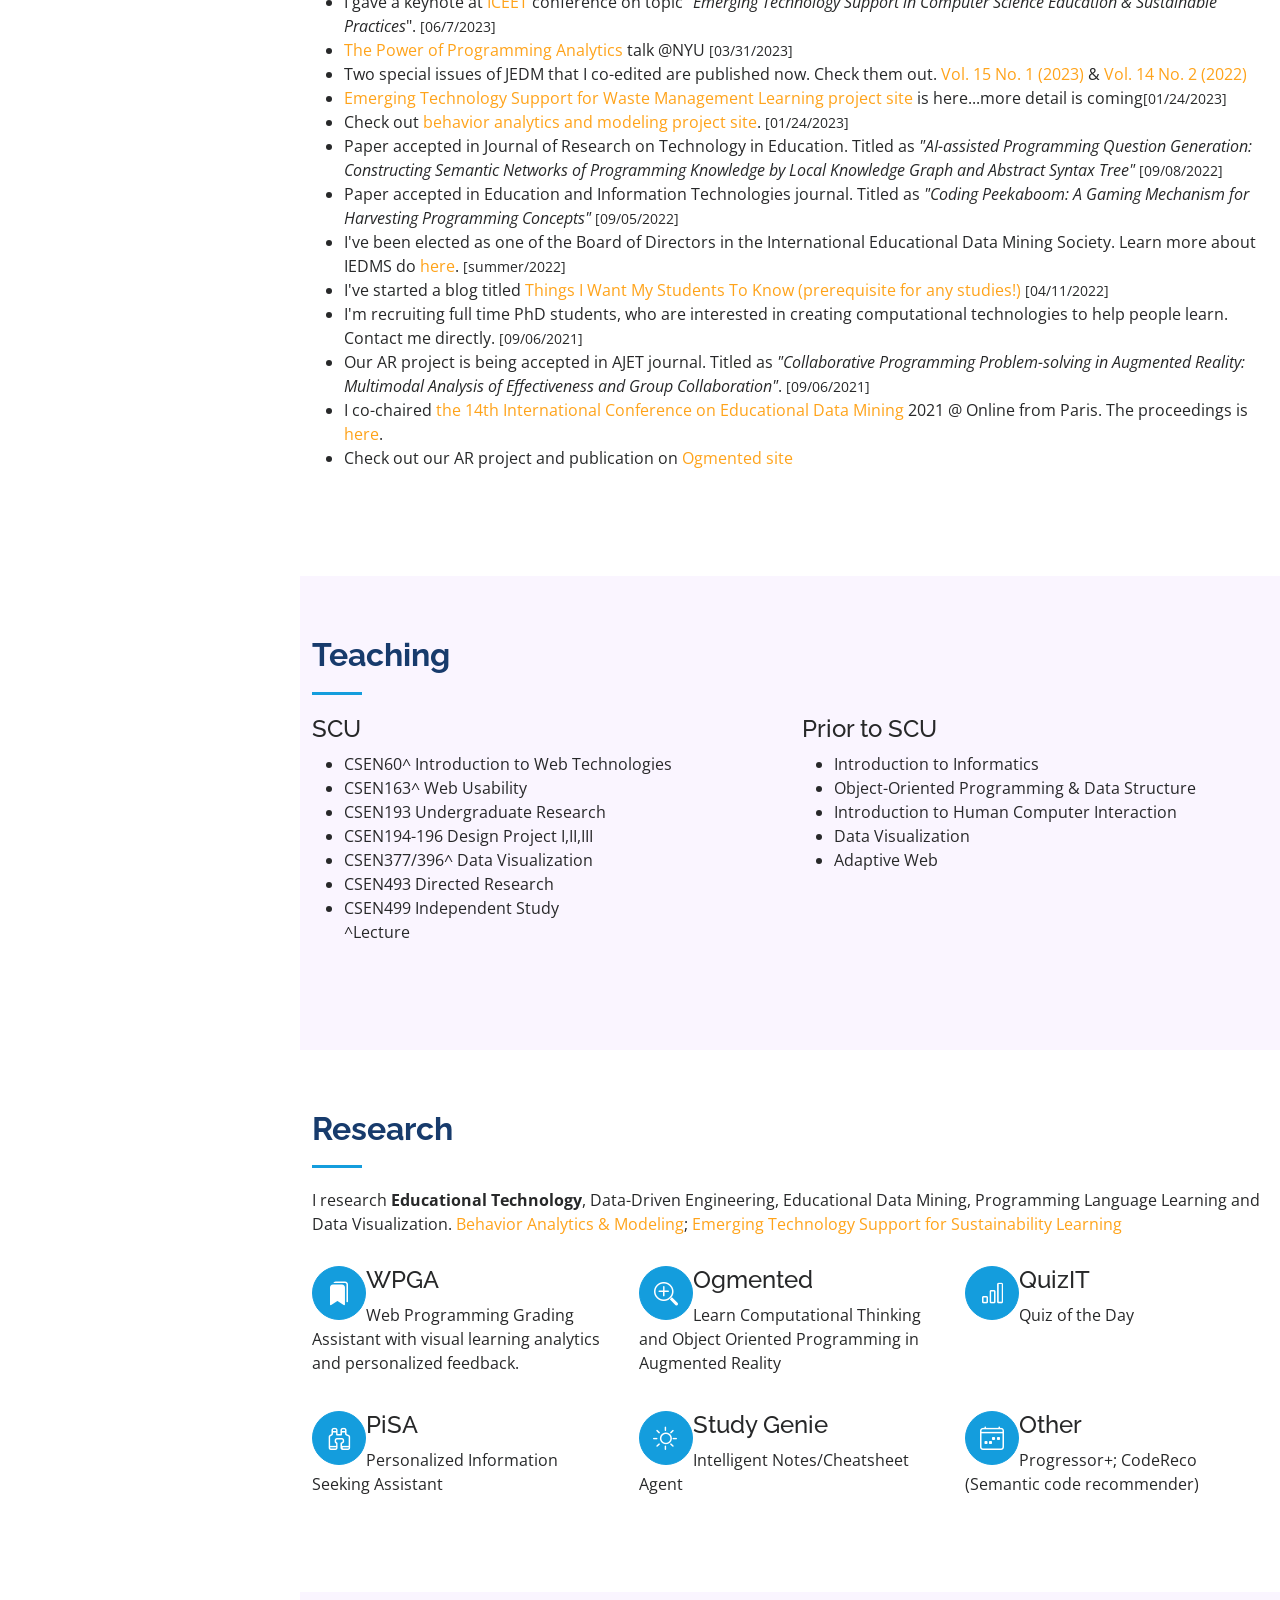
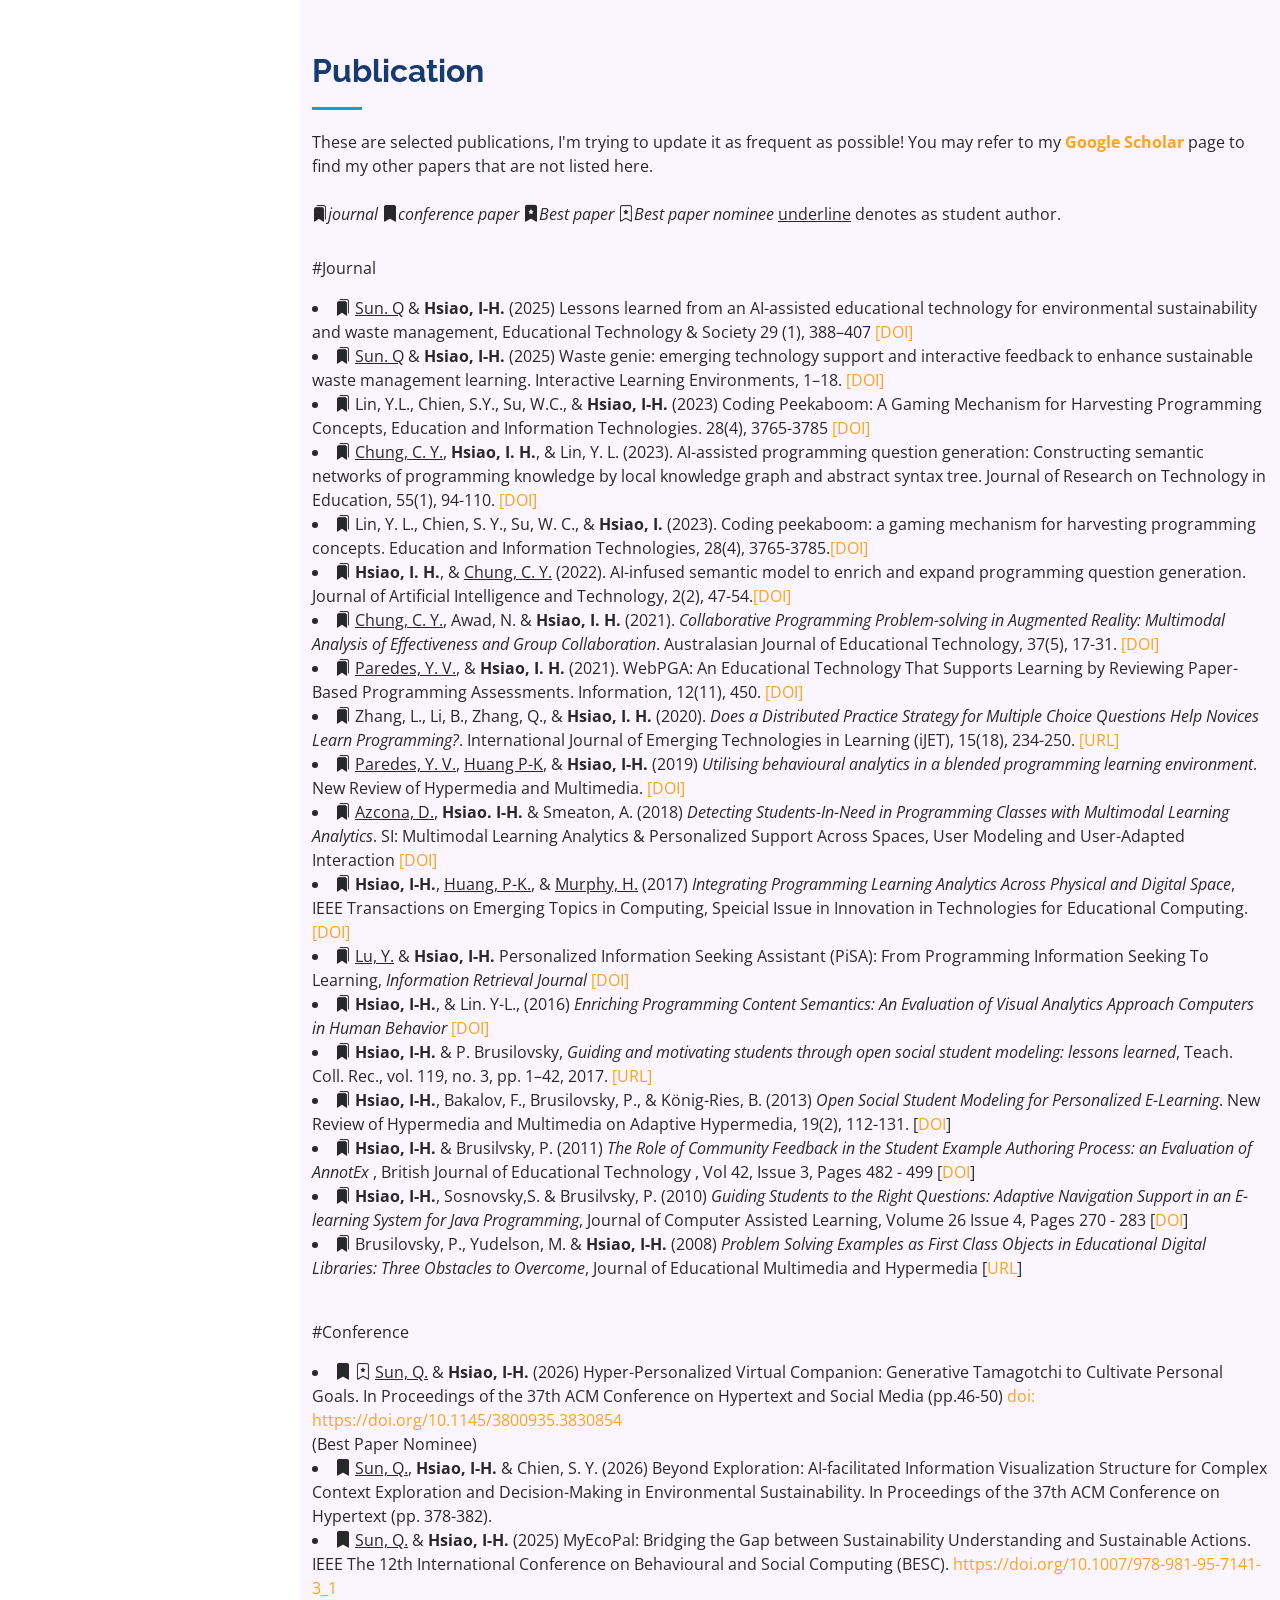
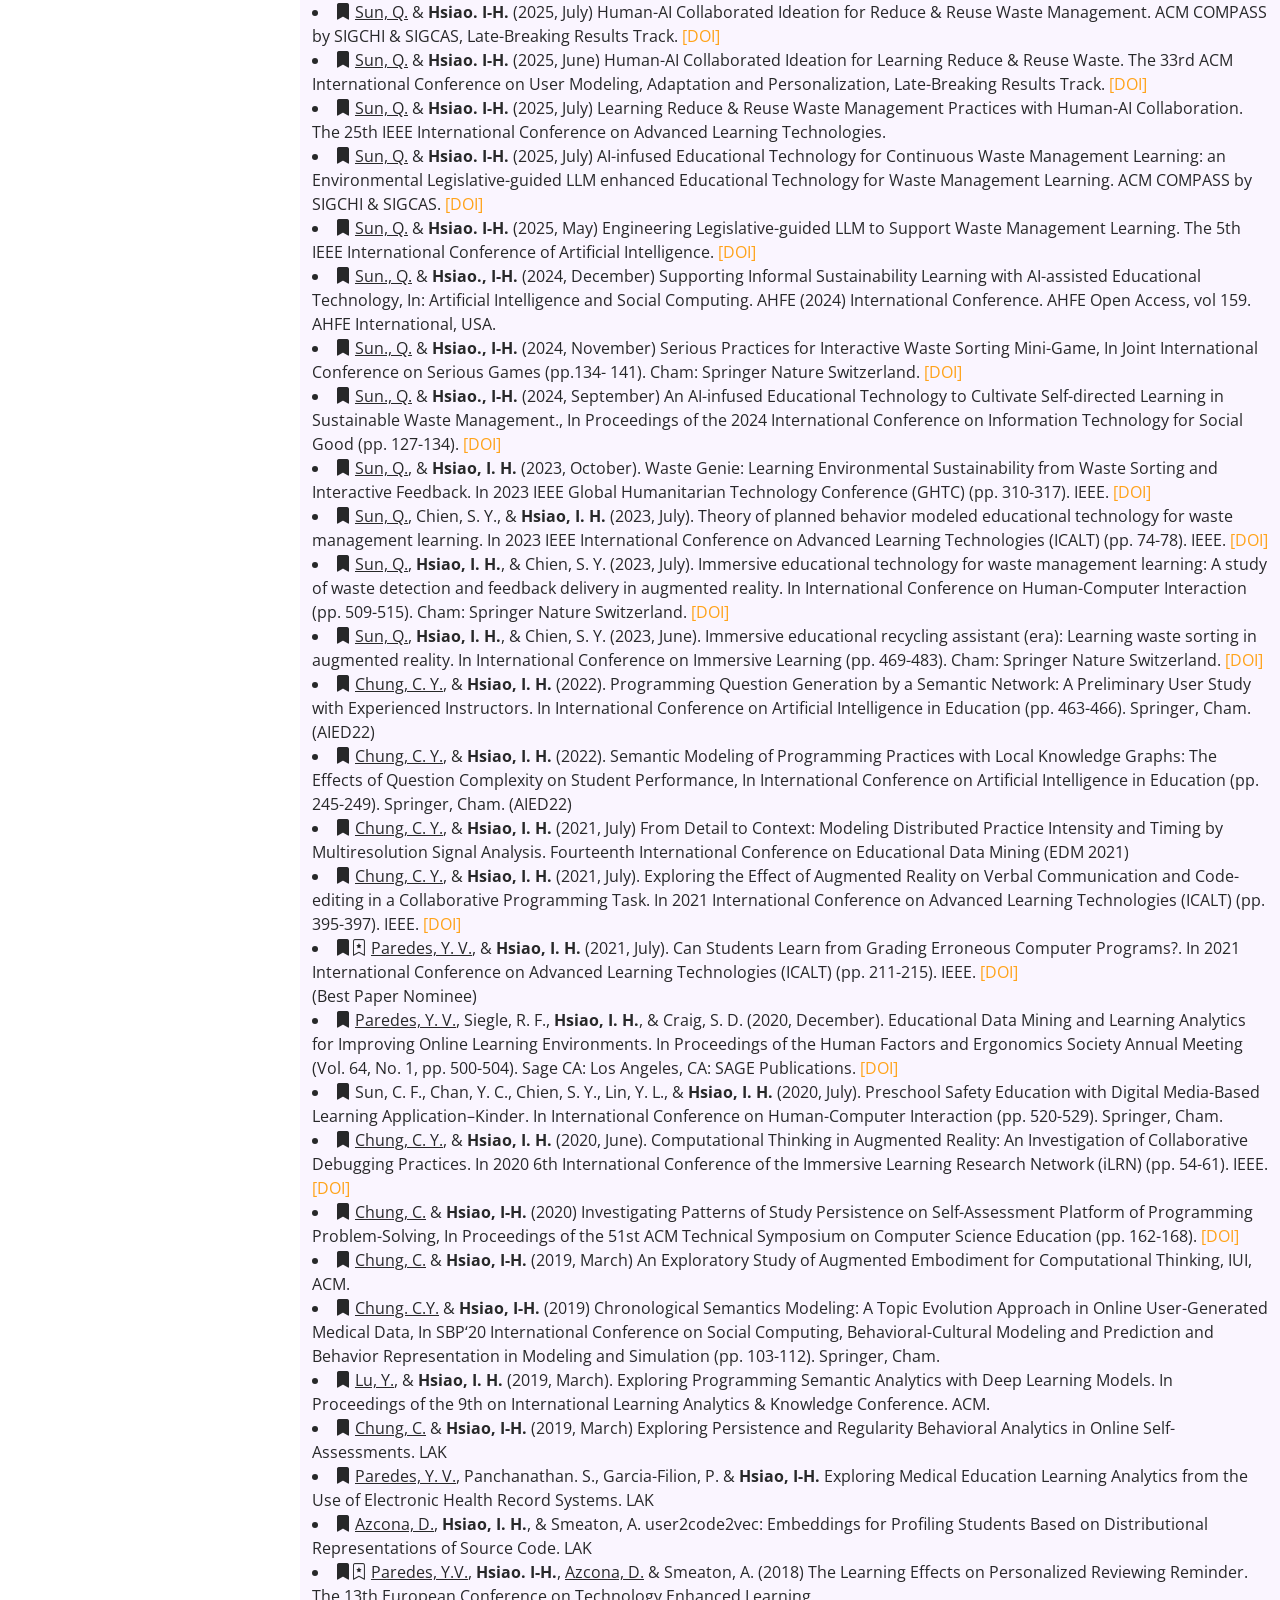
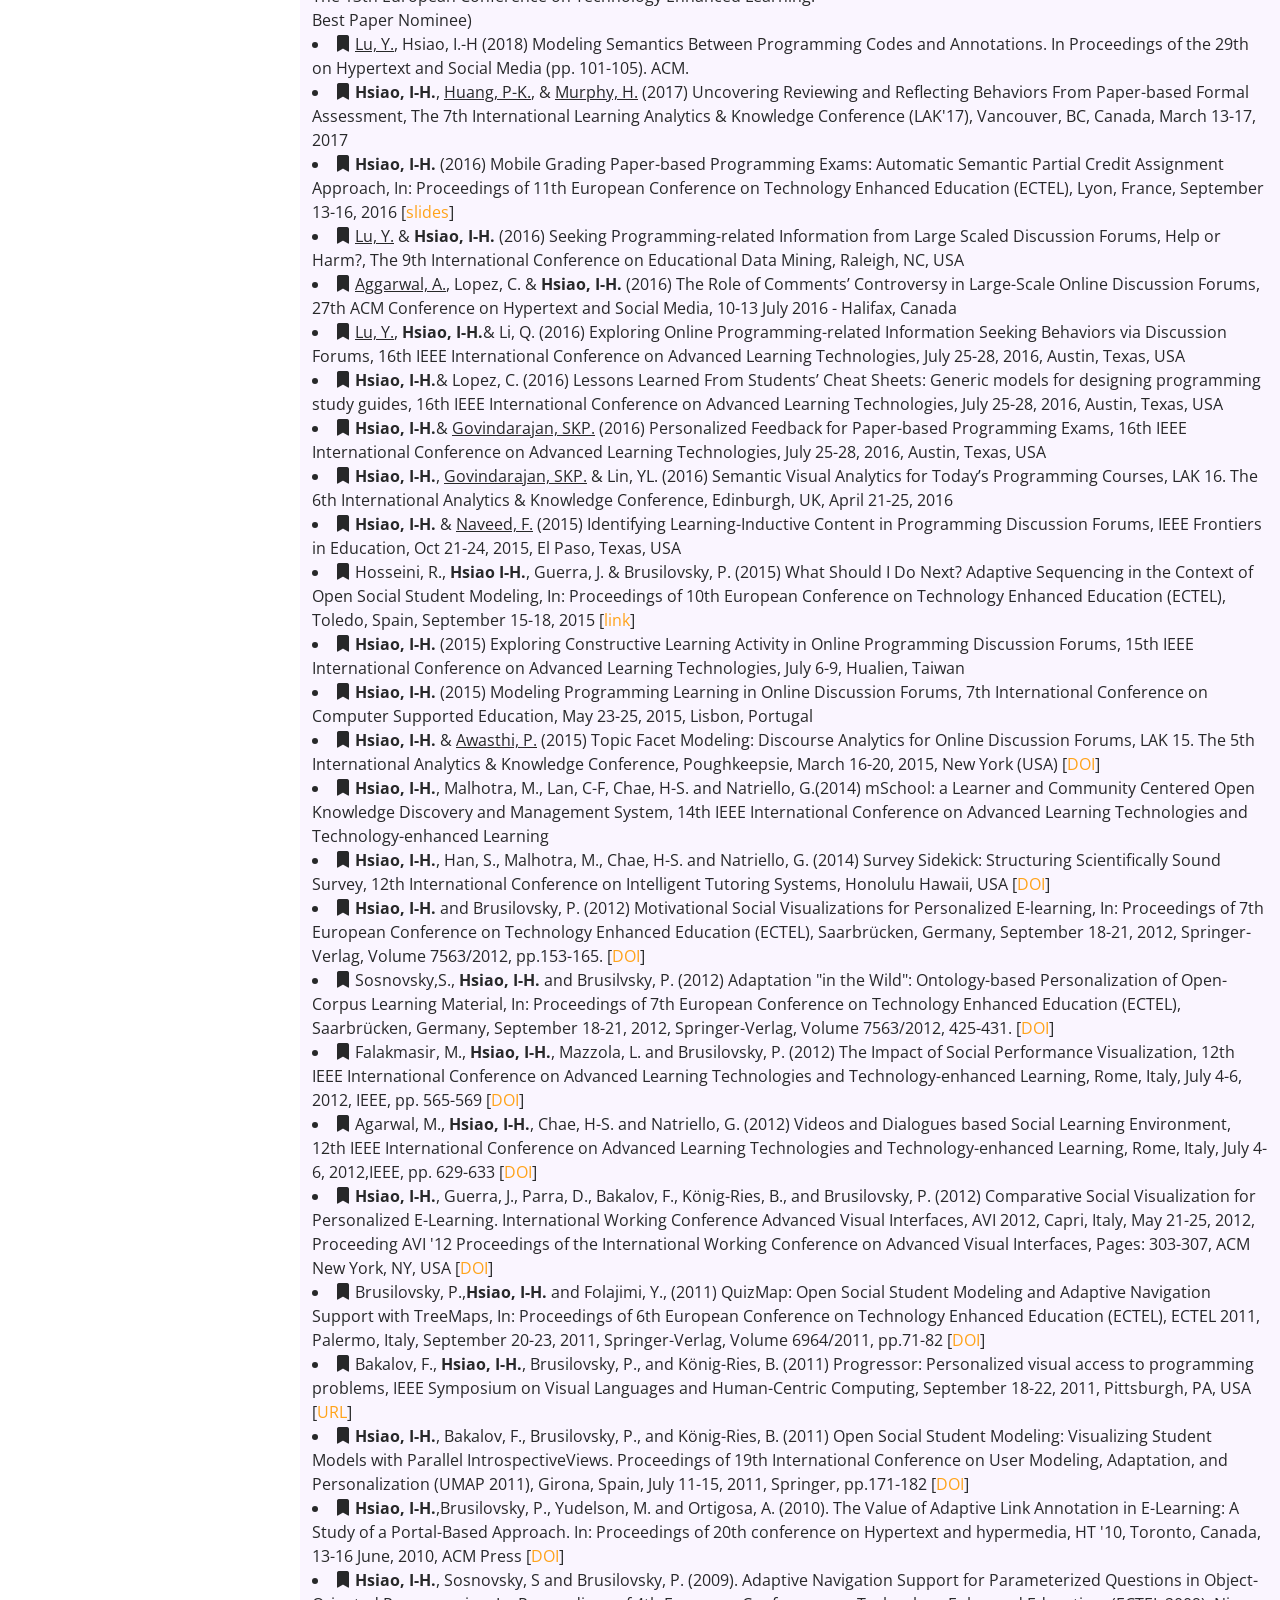
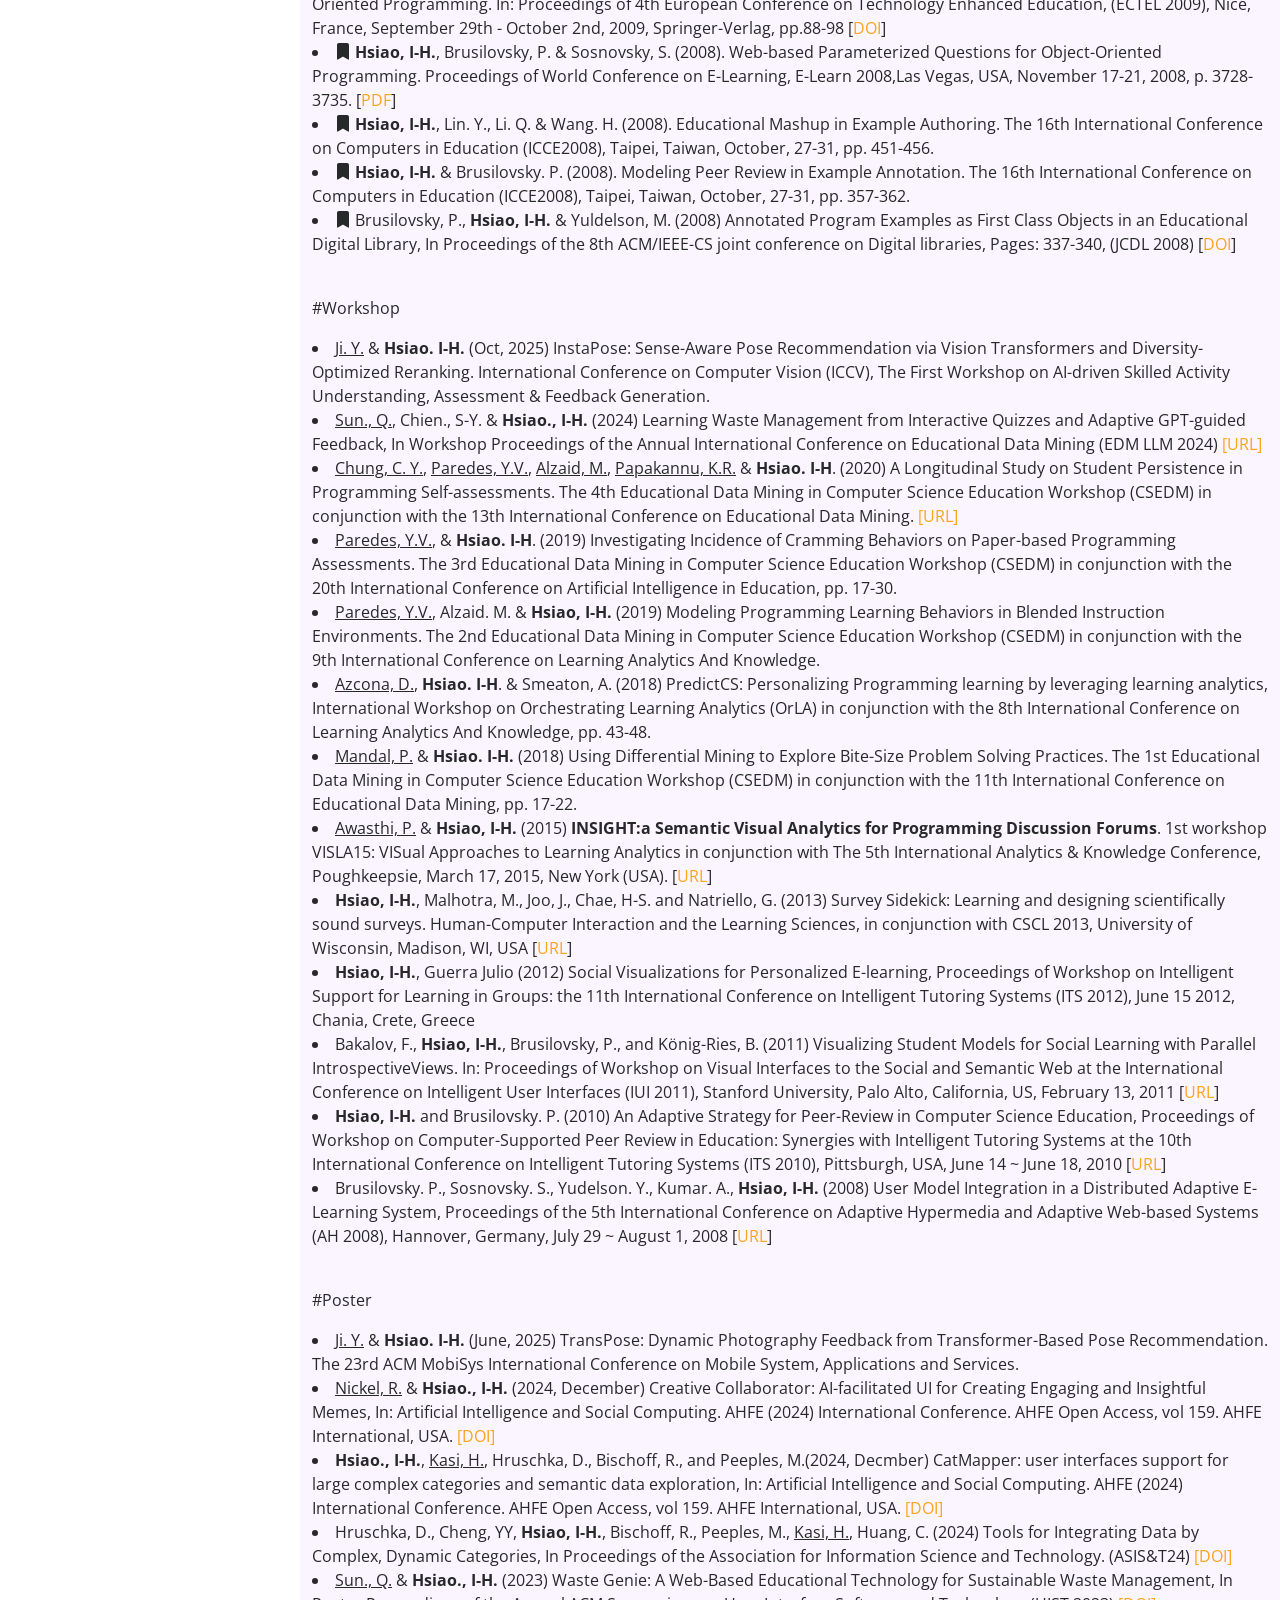
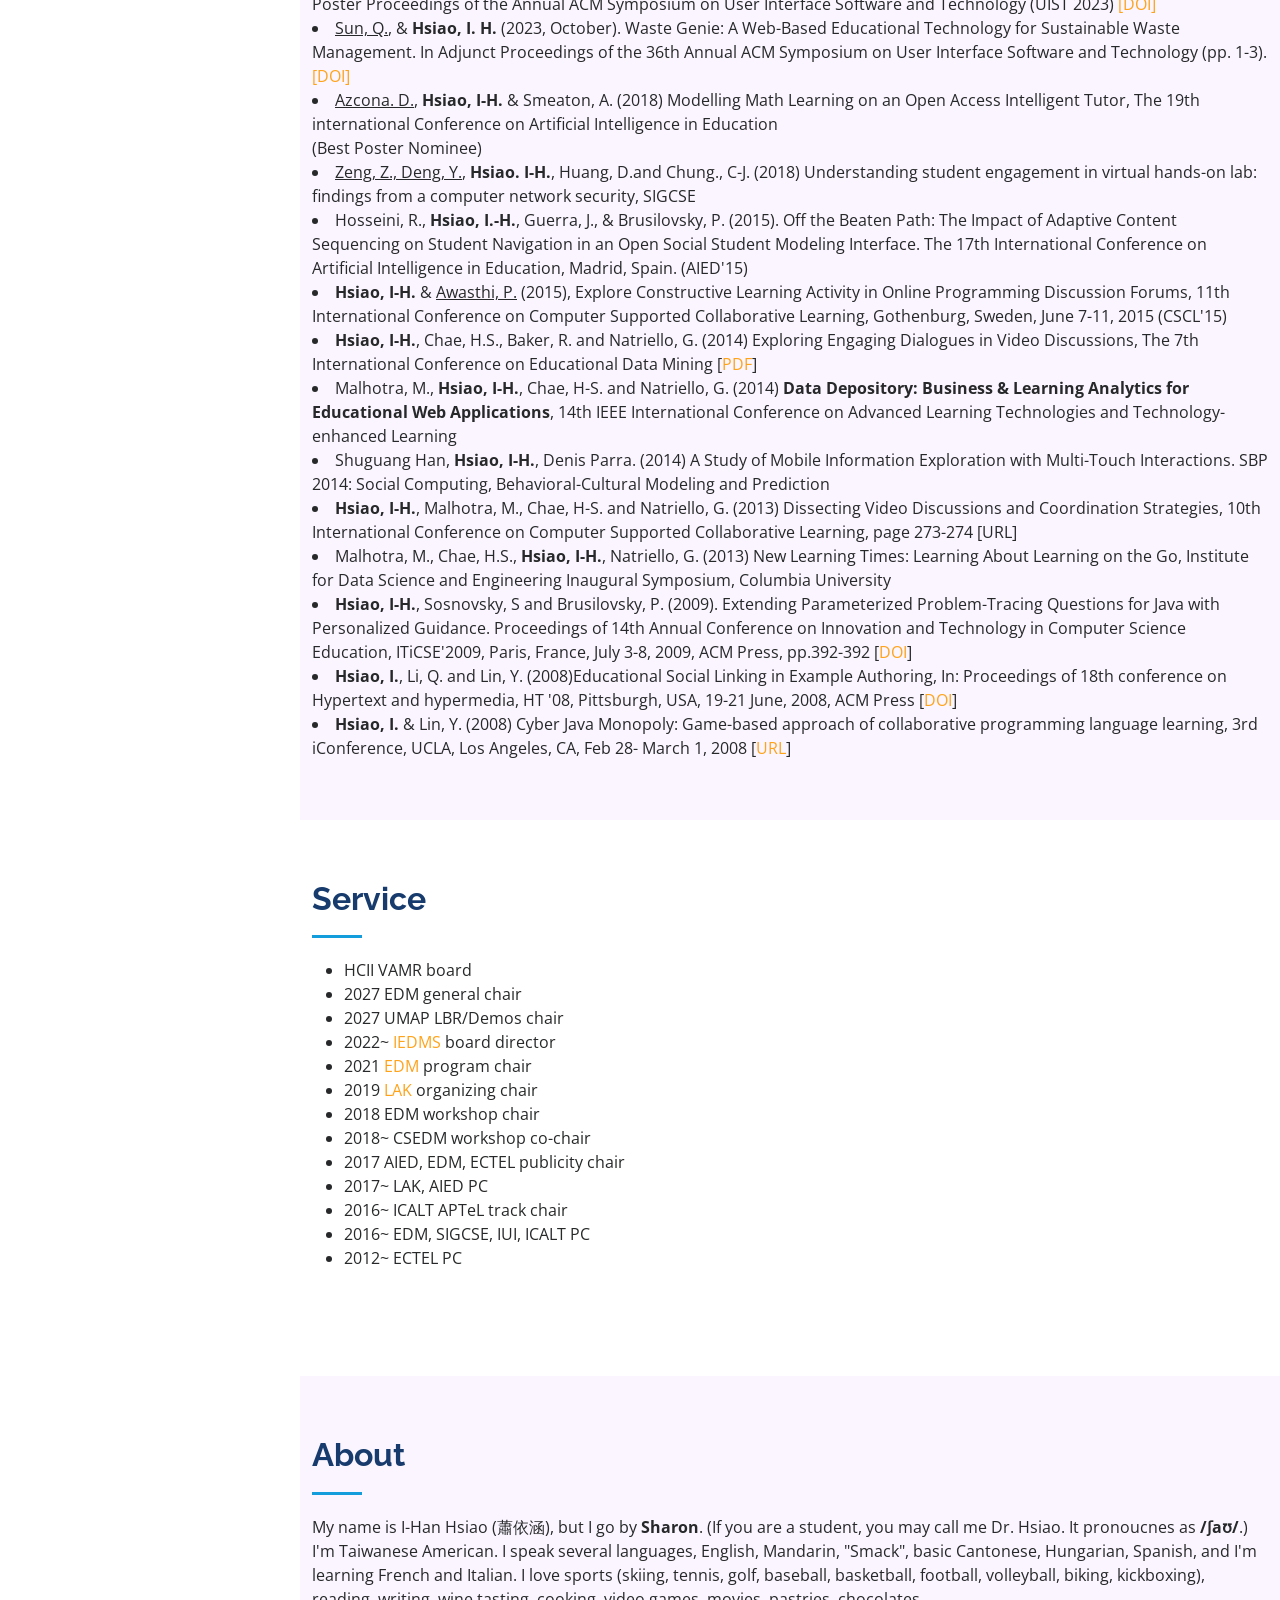
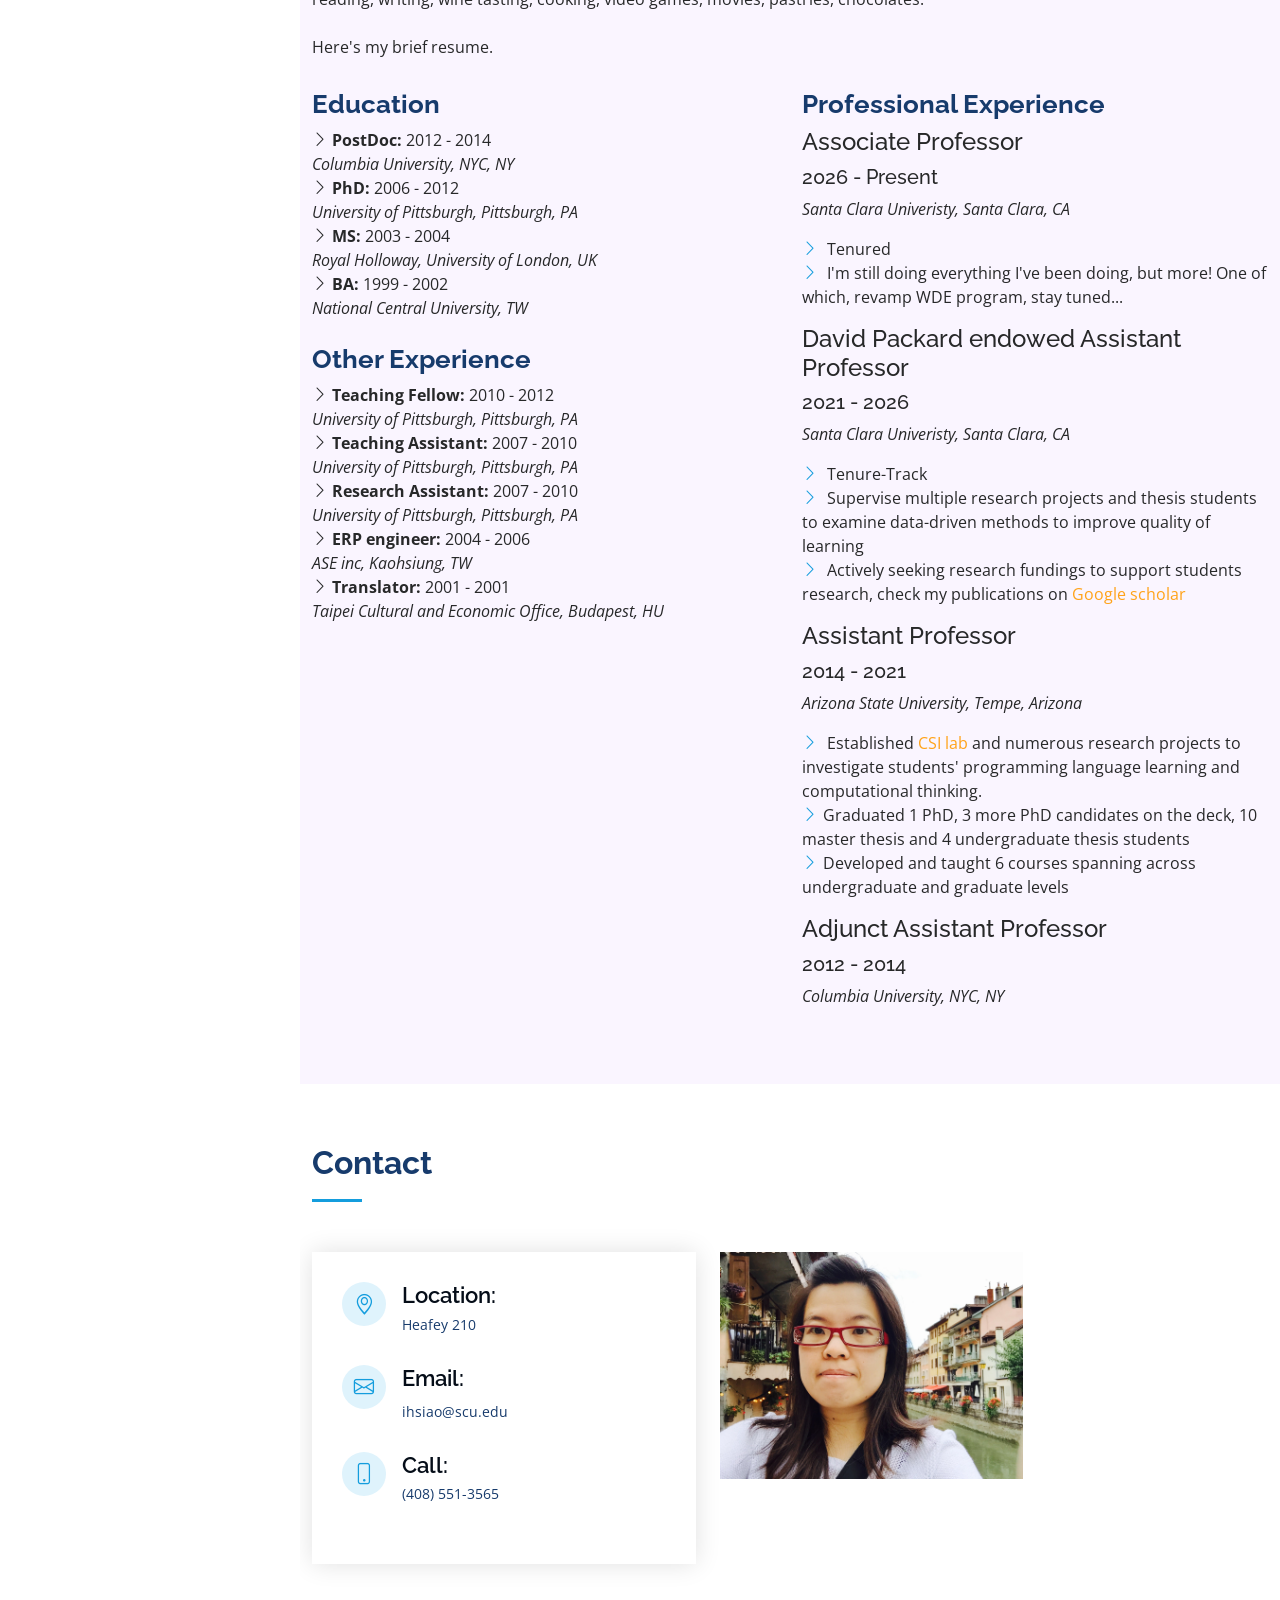
==== commit a0ba667e: "Correct capitalization in best paper nominee notes" ====
--- a/index.html
+++ b/index.html
@@ -338,7 +338,7 @@
           <p>#Conference</p>
             <li><i class="bi bi-bookmark-fill" aria-hidden="true"></i> <i class="bi bi-bookmark-star" aria-hidden="true"> </i> 
                 <u>Sun, Q.</u> & <b>Hsiao, I-H.</b> (2026) Hyper-Personalized Virtual Companion: Generative Tamagotchi to Cultivate Personal Goals. In Proceedings of the 37th ACM Conference on Hypertext and Social Media (pp.46-50) <a href="https://doi.org/10.1145/3800935.3830854" target="_blank">doi: https://doi.org/10.1145/3800935.3830854</a> 
-                <div id="redhighlight">(best paper nominee)</div>
+                <div id="redhighlight">(Best Paper Nominee)</div>
             </li>
             <li><i class="bi bi-bookmark-fill" aria-hidden="true"></i> 
                  <u>Sun, Q.</u>, <b>Hsiao, I-H.</b> & Chien, S. Y. (2026) Beyond Exploration: AI-facilitated Information Visualization Structure for Complex Context Exploration and Decision-Making in Environmental Sustainability. In Proceedings of the 37th ACM Conference on Hypertext (pp. 378-382).
@@ -400,7 +400,7 @@
           </li>
 
           <li><i class="bi bi-bookmark-fill" aria-hidden="true"></i><i class="bi bi-bookmark-star" aria-hidden="true"> </i> 
-            <u>Paredes, Y. V.</u>, &amp; <b> Hsiao, I. H.</b> (2021, July). Can Students Learn from Grading Erroneous Computer Programs?. In 2021 International Conference on Advanced Learning Technologies (ICALT) (pp. 211-215). IEEE. <a href="https://doi.org/10.1109/ICALT52272.2021.00070" target="_blank" rel="noopener noreferrer">[DOI]</a> <span class="best-paper-note">(Best Paper Nominee)</span>
+            <u>Paredes, Y. V.</u>, &amp; <b> Hsiao, I. H.</b> (2021, July). Can Students Learn from Grading Erroneous Computer Programs?. In 2021 International Conference on Advanced Learning Technologies (ICALT) (pp. 211-215). IEEE. <a href="https://doi.org/10.1109/ICALT52272.2021.00070" target="_blank" rel="noopener noreferrer">[DOI]</a> <div id="redhighlight">(Best Paper Nominee)</div>
           </li>
 
           <li><i class="bi bi-bookmark-fill" aria-hidden="true"></i>
@@ -444,7 +444,7 @@
           </li>
                 
           <li><i class="bi bi-bookmark-fill" aria-hidden="true"></i><i class="bi bi-bookmark-star" aria-hidden="true"></i>
-              <u>Paredes, Y.V.</u>, <b>Hsiao. I-H.</b>, <u>Azcona, D.</u> &amp; Smeaton, A. (2018) The Learning Effects on Personalized Reviewing Reminder. The 13th European Conference on Technology Enhanced Learning. <span class="best-paper-note">(Best Paper Nominee)</span>
+              <u>Paredes, Y.V.</u>, <b>Hsiao. I-H.</b>, <u>Azcona, D.</u> &amp; Smeaton, A. (2018) The Learning Effects on Personalized Reviewing Reminder. The 13th European Conference on Technology Enhanced Learning. <div id="redhighlight">Best Paper Nominee)</div>
           </li>
 
           <li><i class="bi bi-bookmark-fill" aria-hidden="true"></i>
@@ -651,7 +651,7 @@
           </li>
 
           <li>
-            <u>Azcona. D.</u>, <b>Hsiao, I-H.</b> &amp; Smeaton, A. (2018) Modelling Math Learning on an Open Access Intelligent Tutor, The 19th international Conference on Artificial Intelligence in Education <span class="best-paper-note">(best poster nominee)</span>
+            <u>Azcona. D.</u>, <b>Hsiao, I-H.</b> &amp; Smeaton, A. (2018) Modelling Math Learning on an Open Access Intelligent Tutor, The 19th international Conference on Artificial Intelligence in Education <div id="redhighlight">(Best Poster Nominee)</div>
           </li>
 
           <li>
--- a/assets/css/style.css
+++ b/assets/css/style.css
@@ -21,10 +21,6 @@
 
 h1, h2, h3, h4, h5, h6 {
   font-family: "Raleway", sans-serif;
-}
-
-#redhighlight {
-  color: #F54927;
 }
 
 /*--------------------------------------------------------------
@@ -757,6 +753,10 @@
   font-size: 14px;
 }
 
+.service #redhighlight {
+  color: #F54927;
+}
+
 /*--------------------------------------------------------------
 # Testimonials
 --------------------------------------------------------------*/
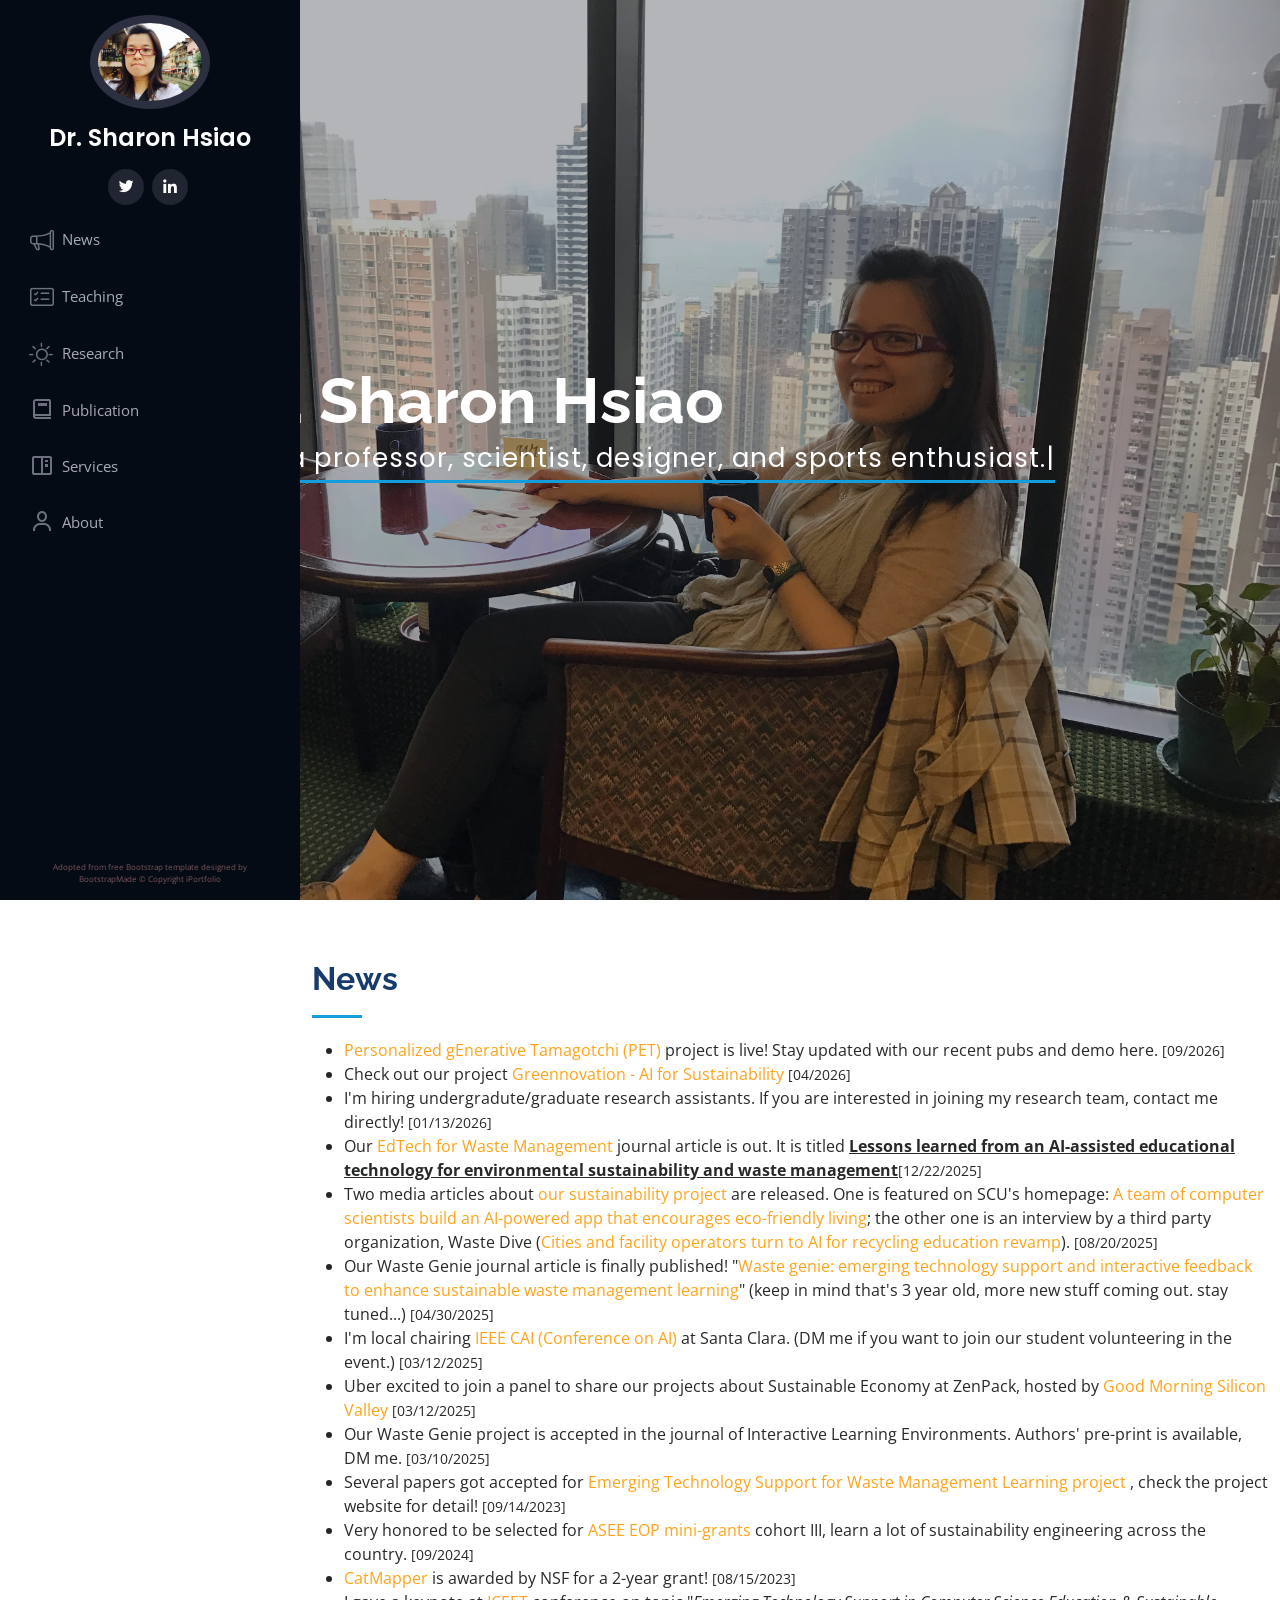
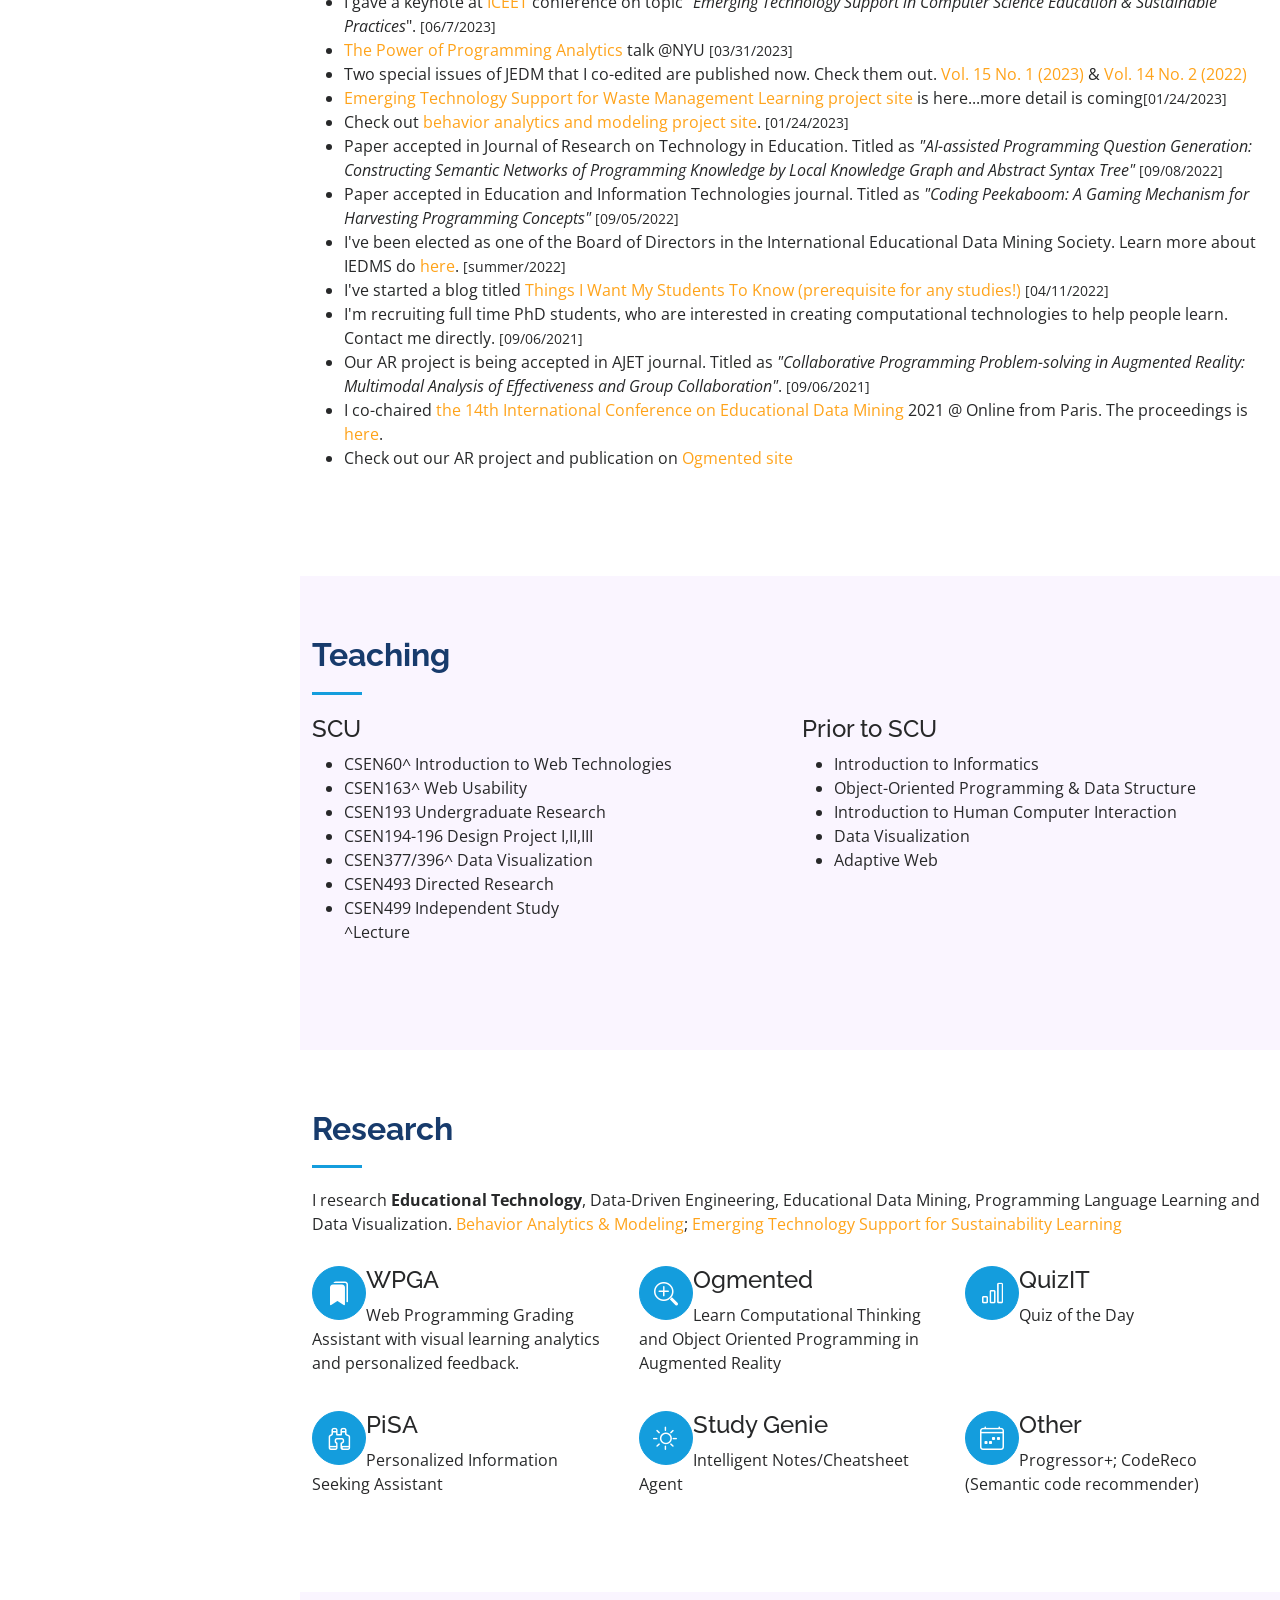
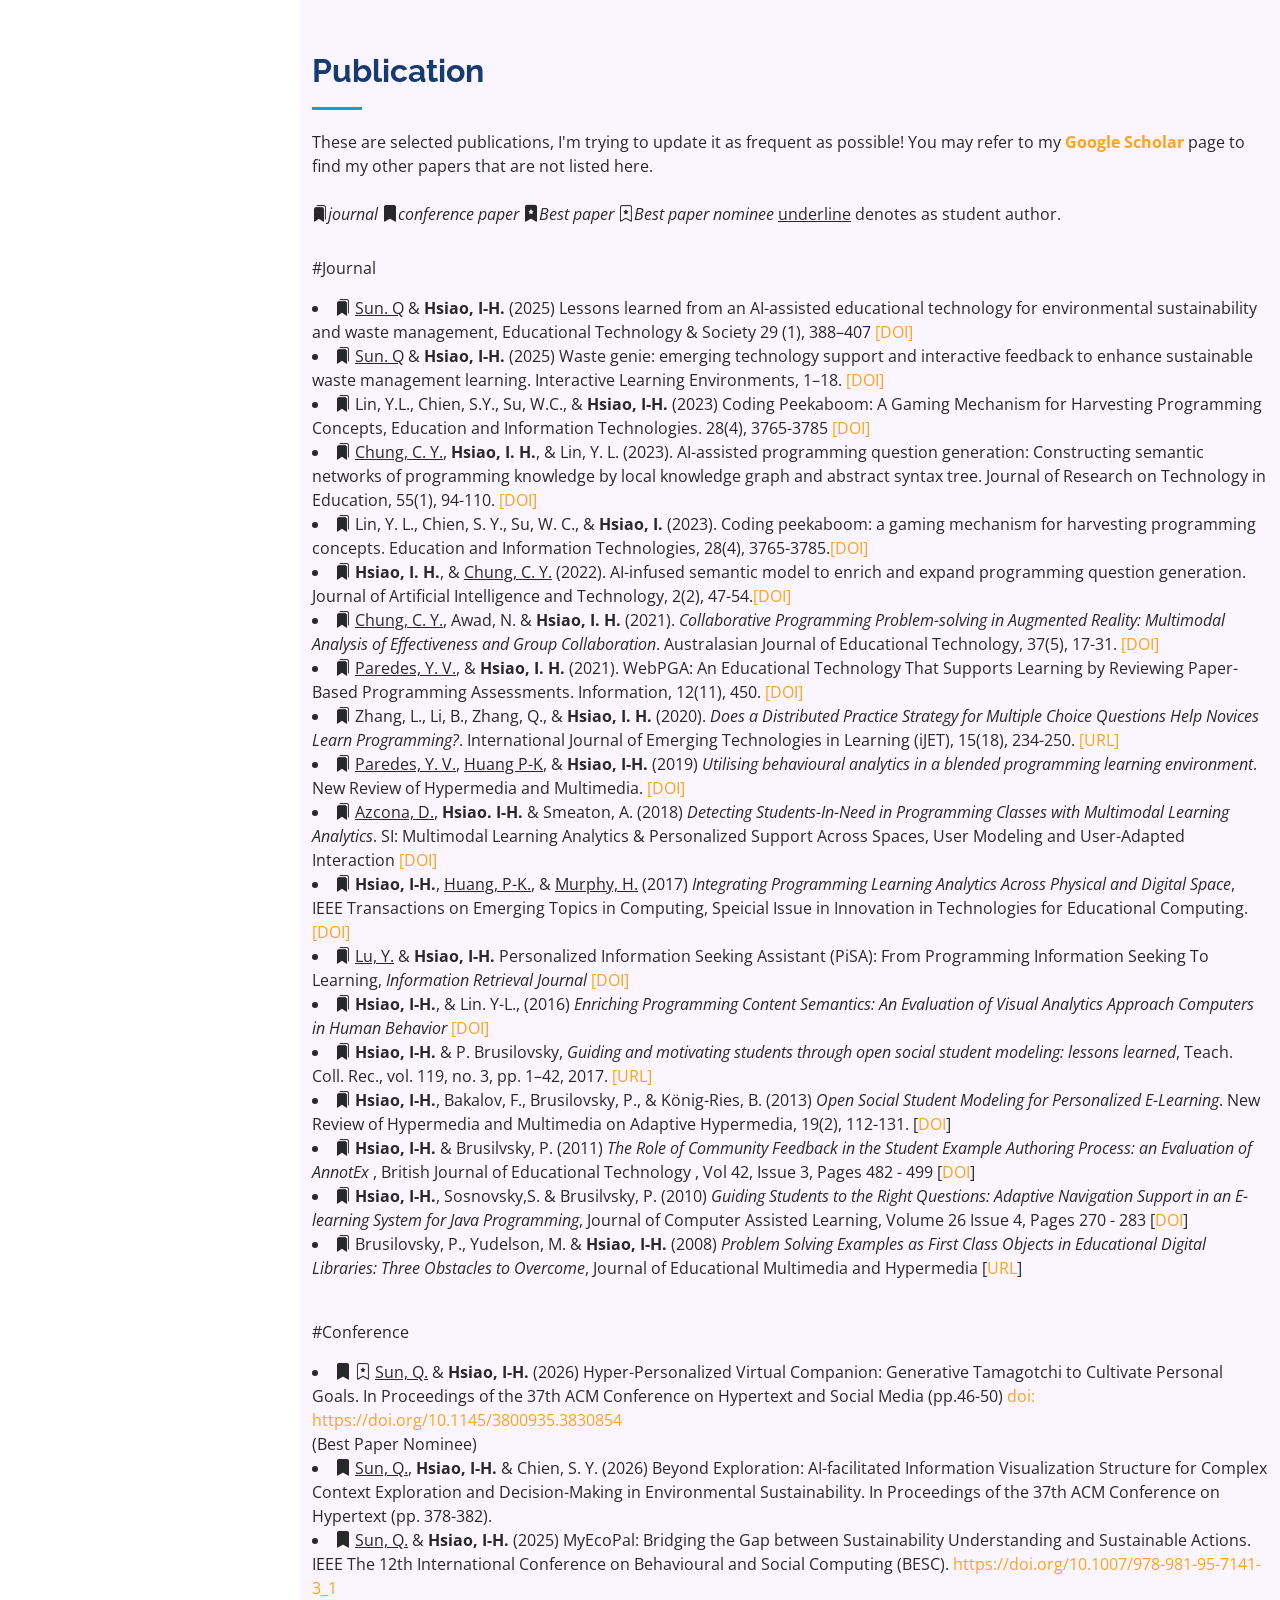
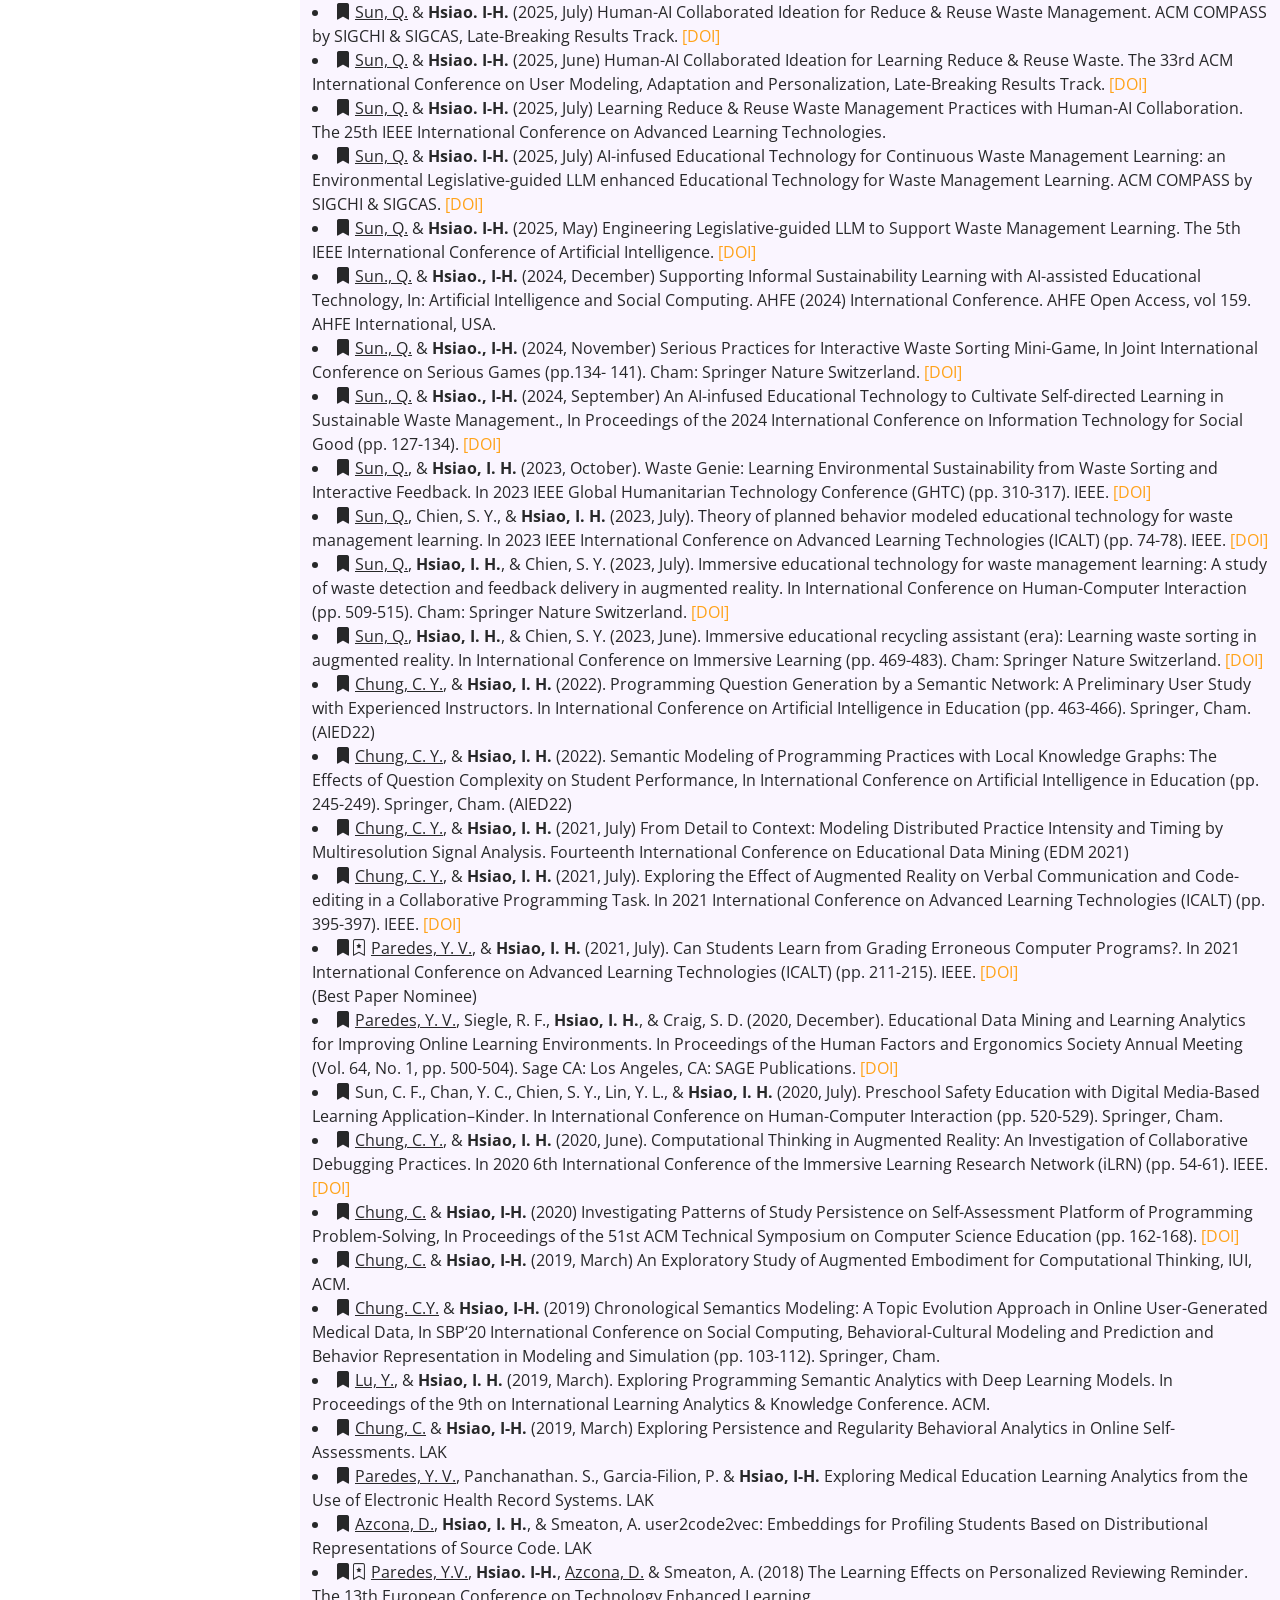
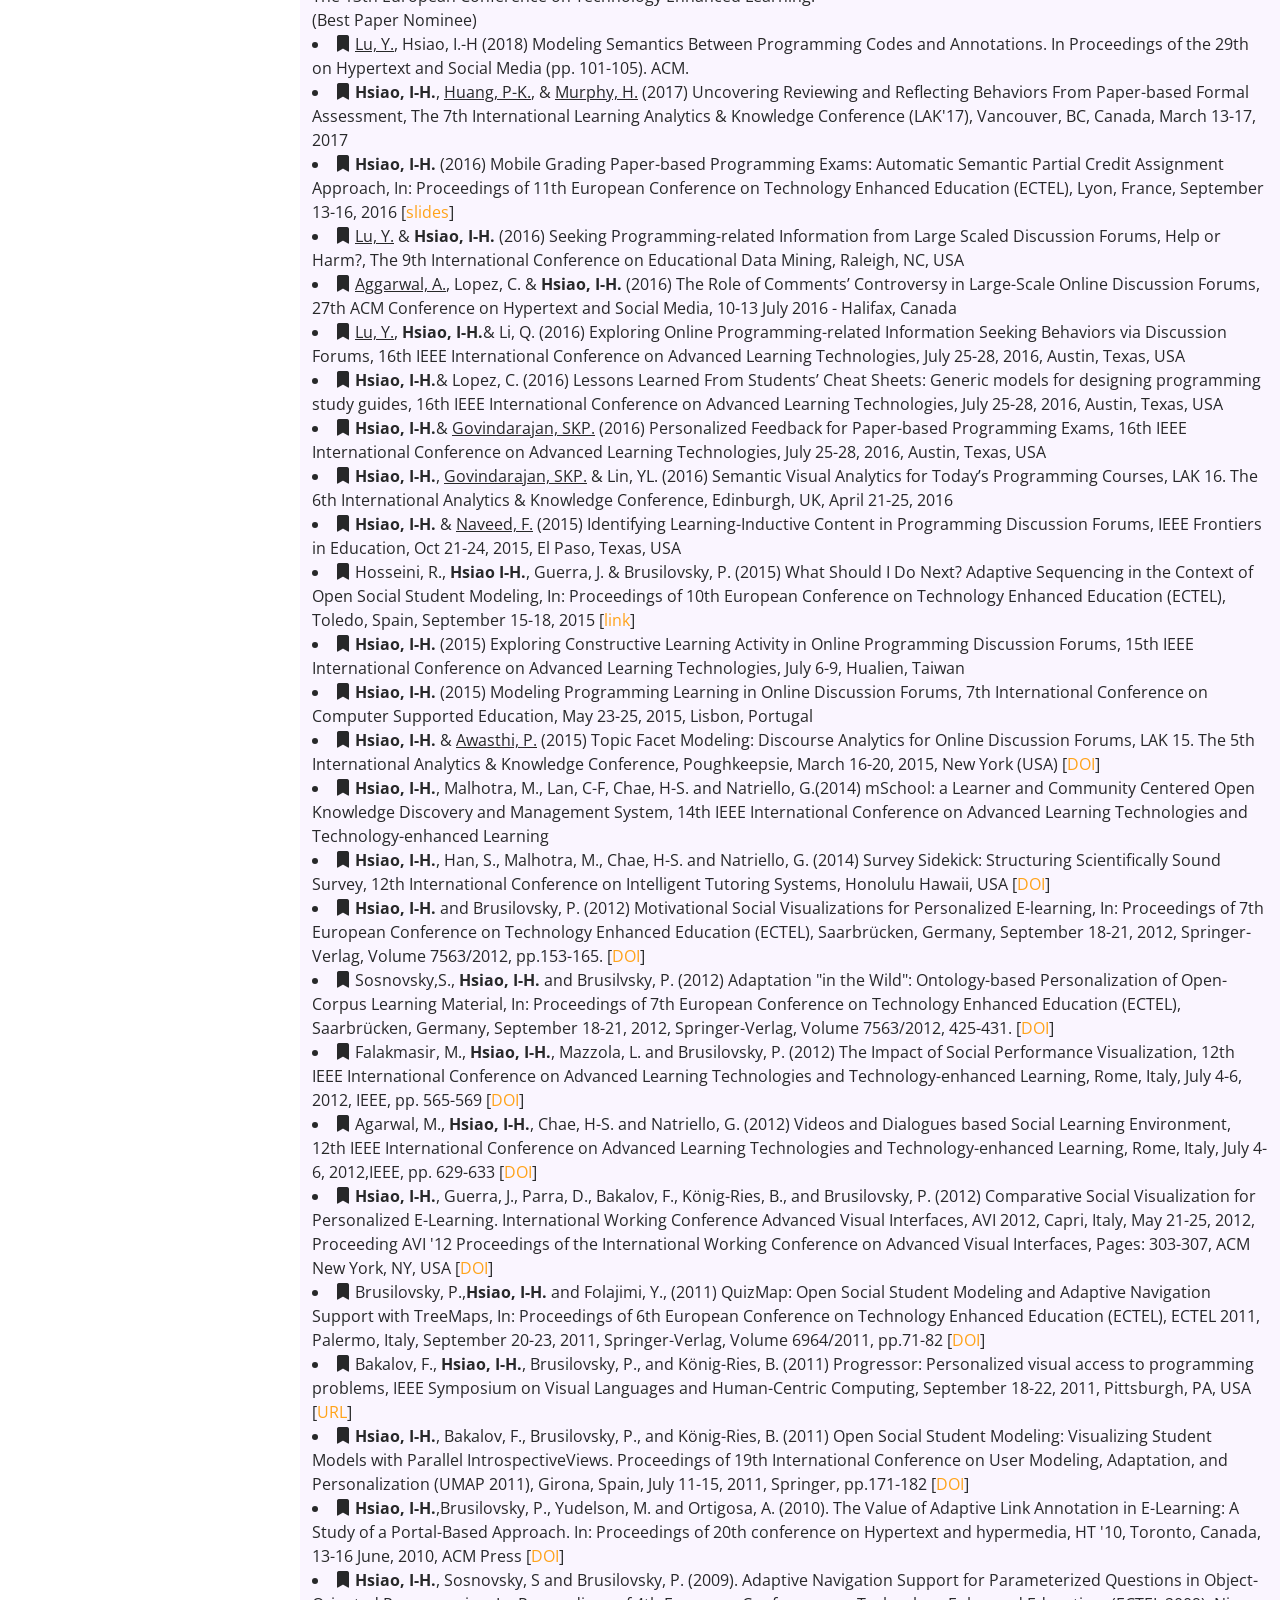
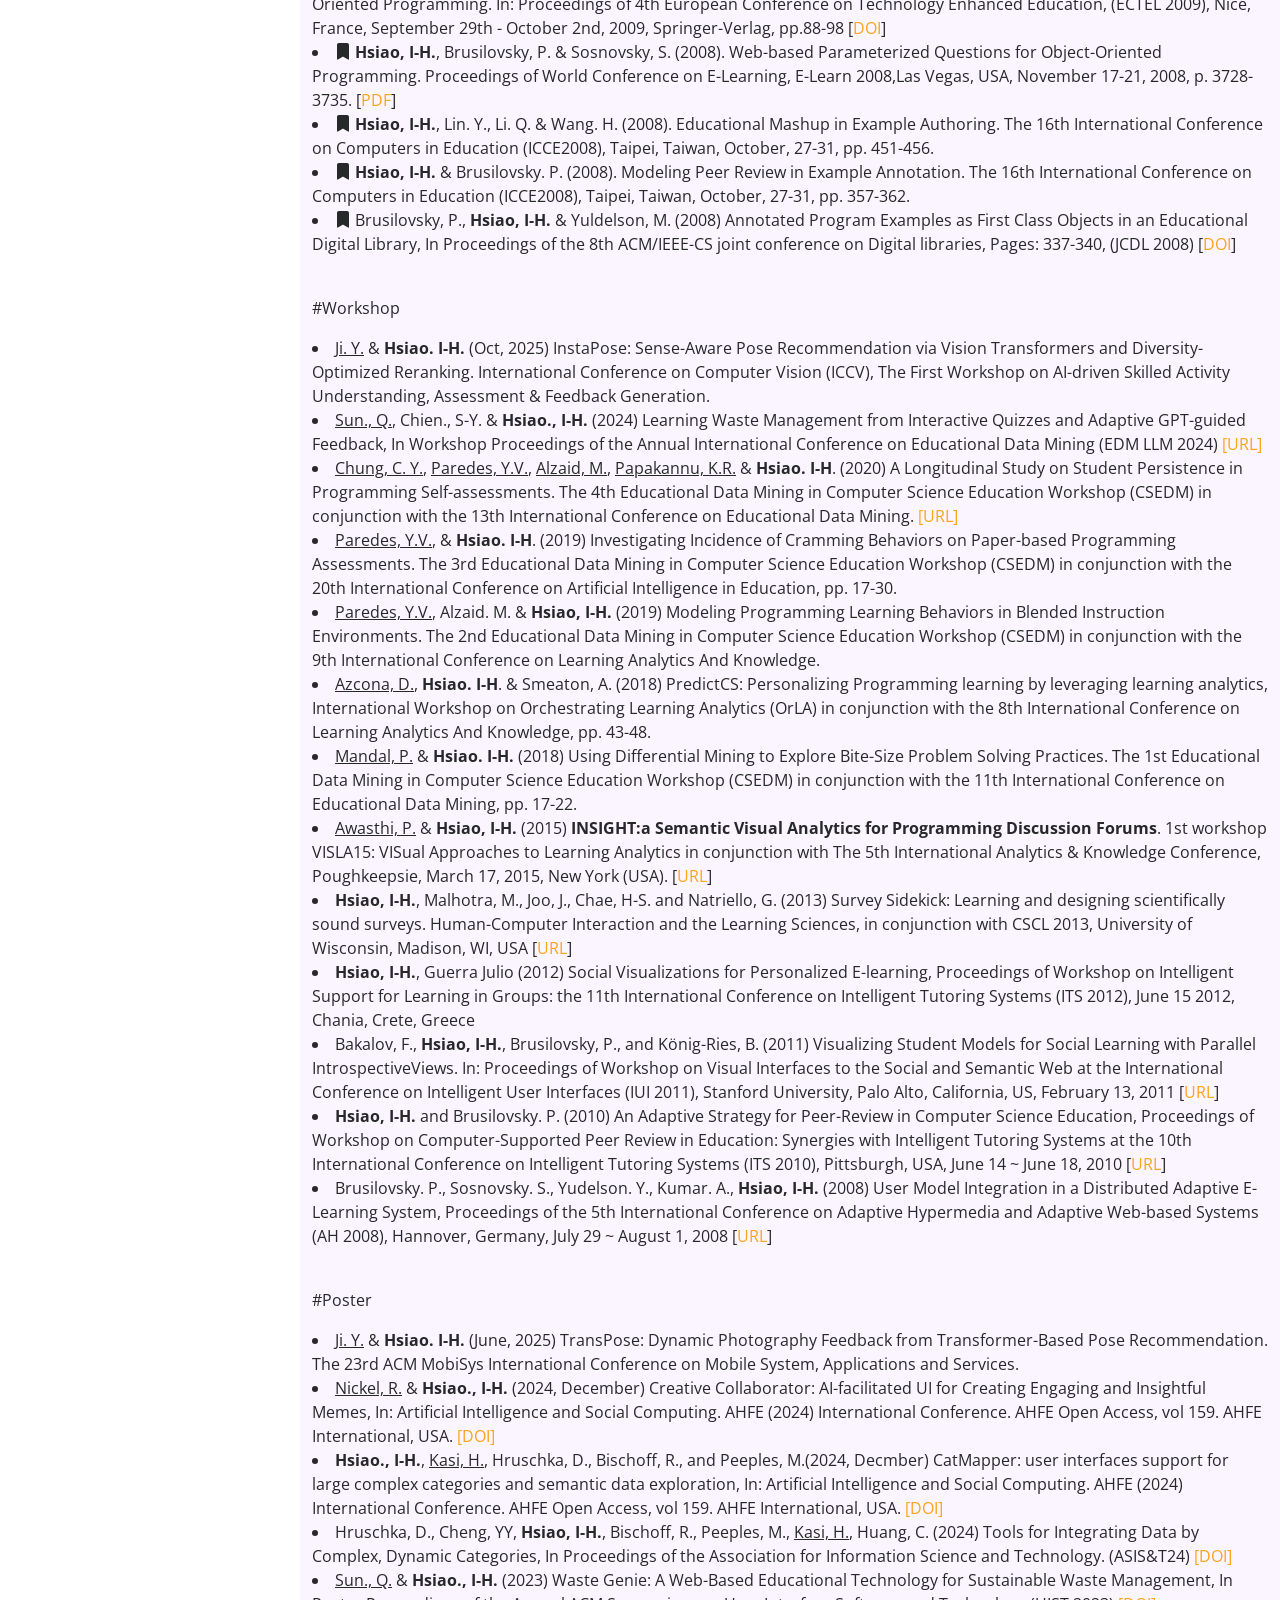
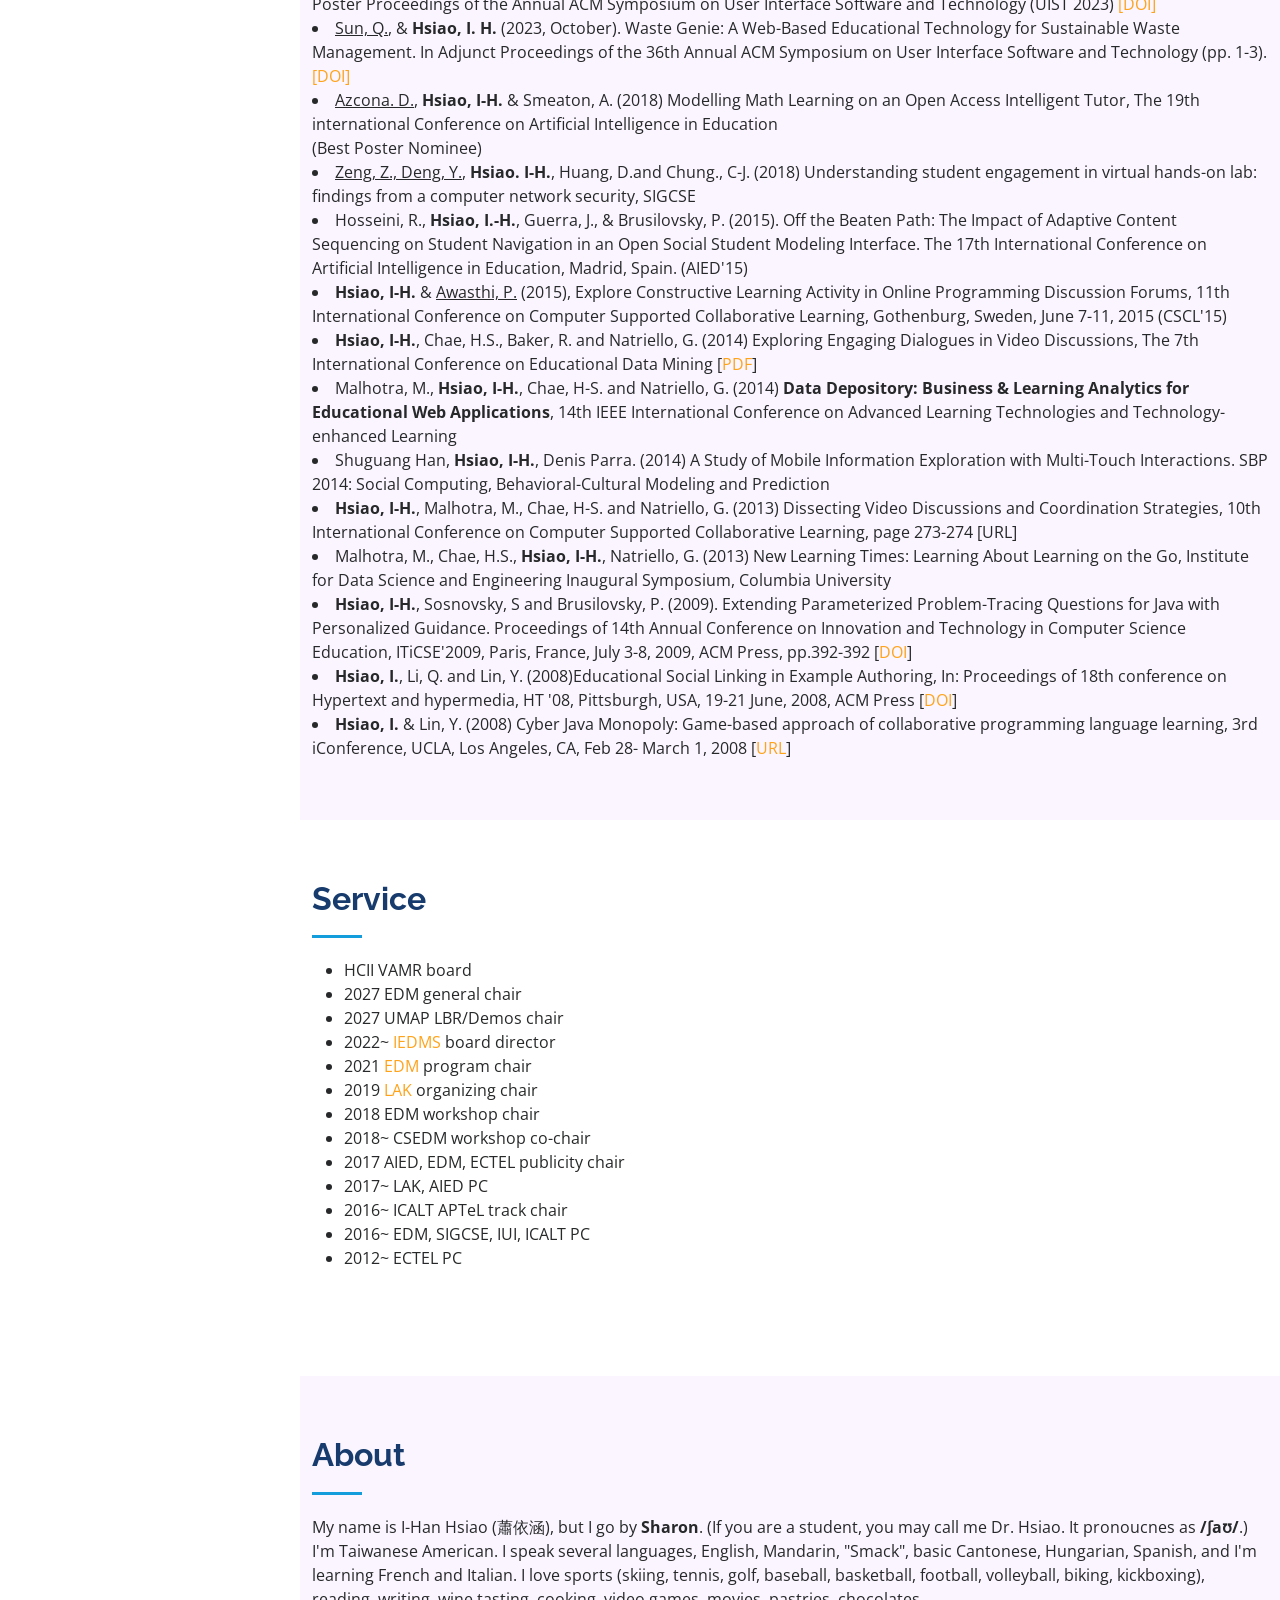
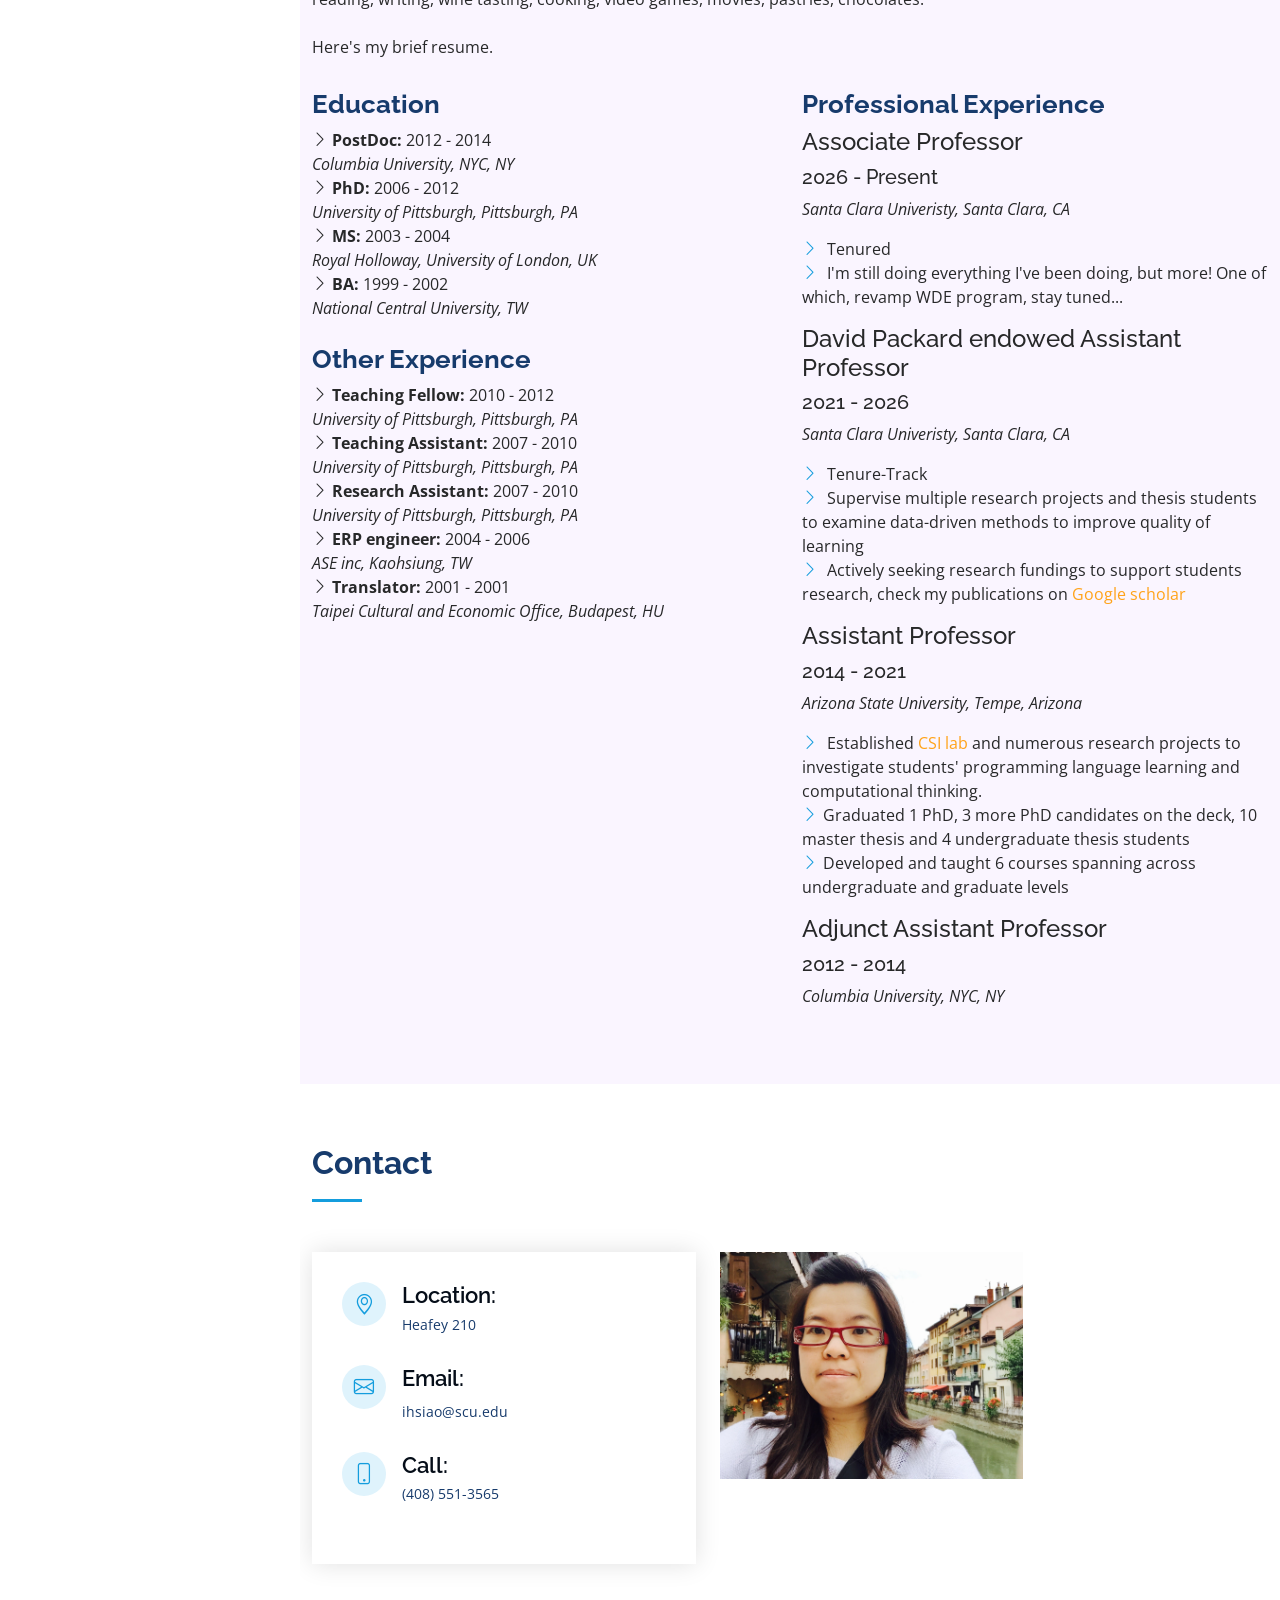
==== commit 112a3dc7: "Fix formatting of citation in index.html" ====
--- a/index.html
+++ b/index.html
@@ -444,7 +444,7 @@
           </li>
                 
           <li><i class="bi bi-bookmark-fill" aria-hidden="true"></i><i class="bi bi-bookmark-star" aria-hidden="true"></i>
-              <u>Paredes, Y.V.</u>, <b>Hsiao. I-H.</b>, <u>Azcona, D.</u> &amp; Smeaton, A. (2018) The Learning Effects on Personalized Reviewing Reminder. The 13th European Conference on Technology Enhanced Learning. <div id="redhighlight">Best Paper Nominee)</div>
+              <u>Paredes, Y.V.</u>, <b>Hsiao. I-H.</b>, <u>Azcona, D.</u> &amp; Smeaton, A. (2018) The Learning Effects on Personalized Reviewing Reminder. The 13th European Conference on Technology Enhanced Learning. <div id="redhighlight">(Best Paper Nominee)</div>
           </li>
 
           <li><i class="bi bi-bookmark-fill" aria-hidden="true"></i>
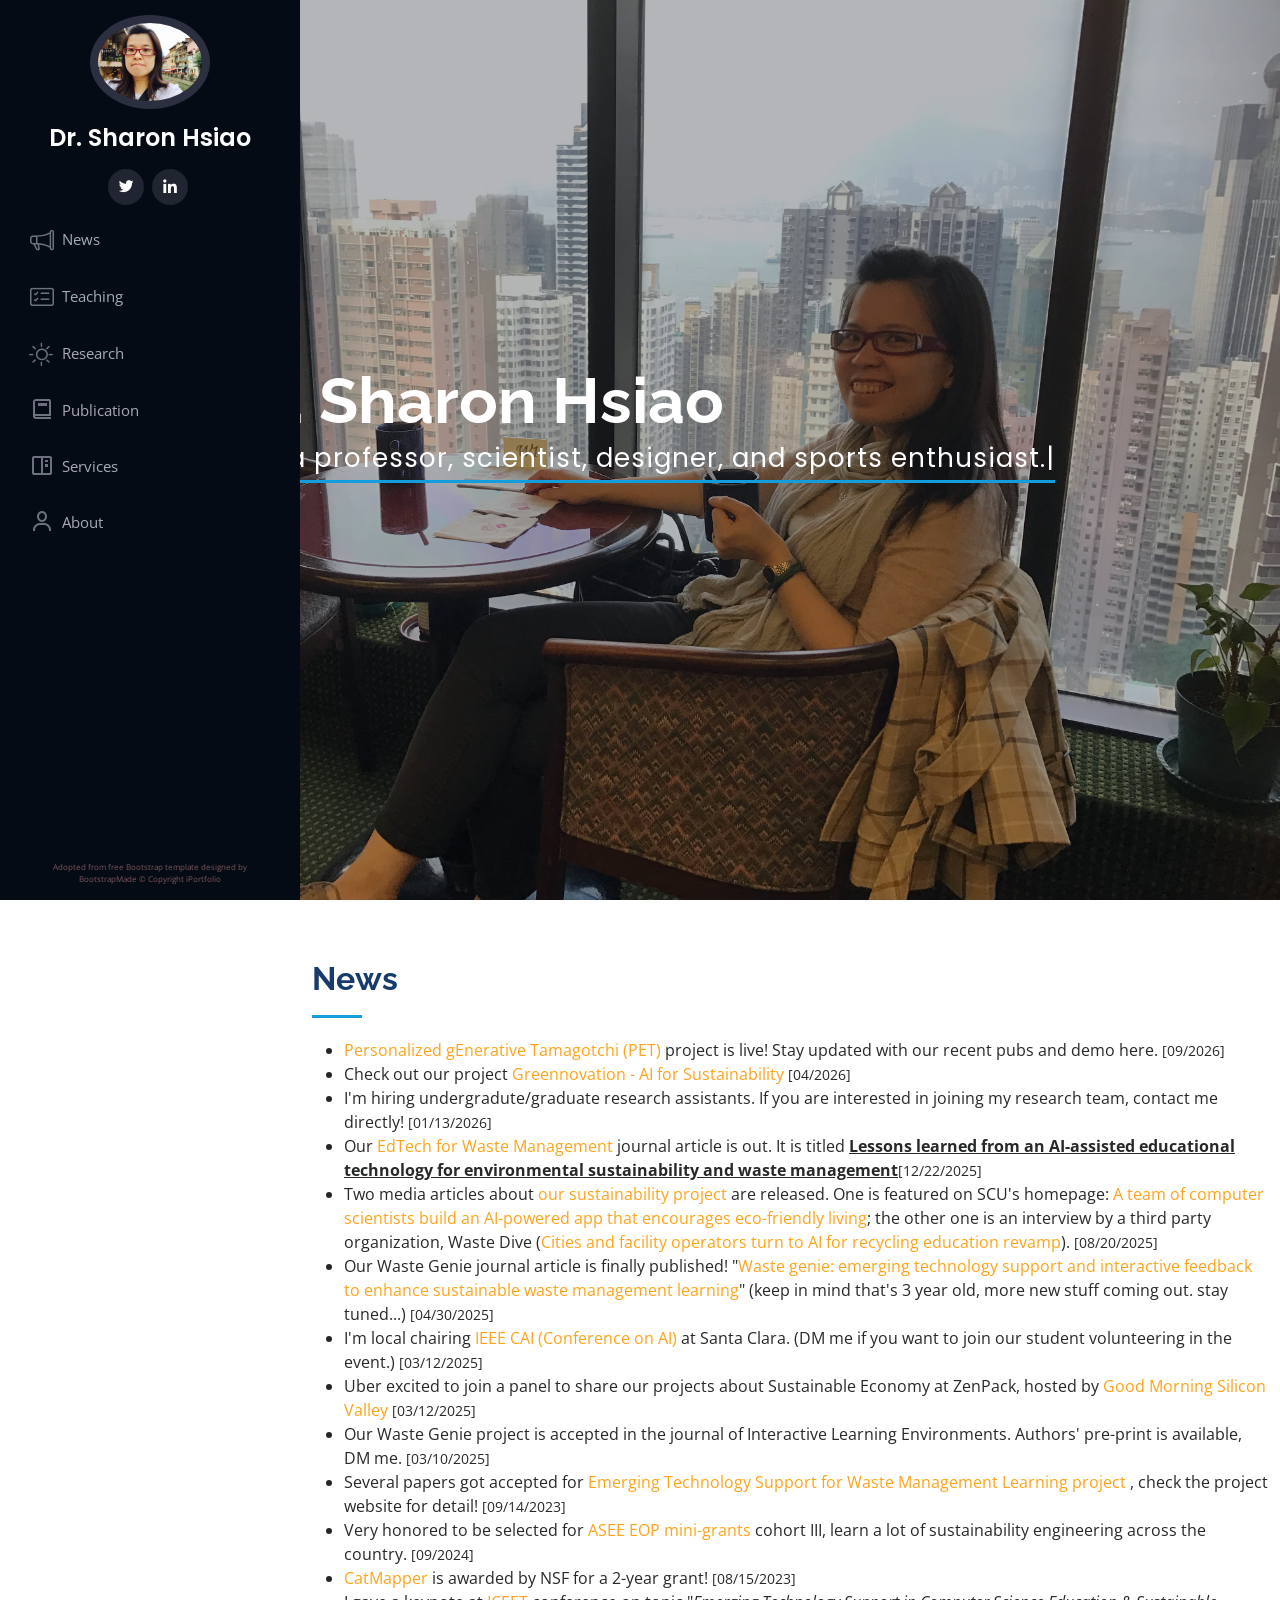
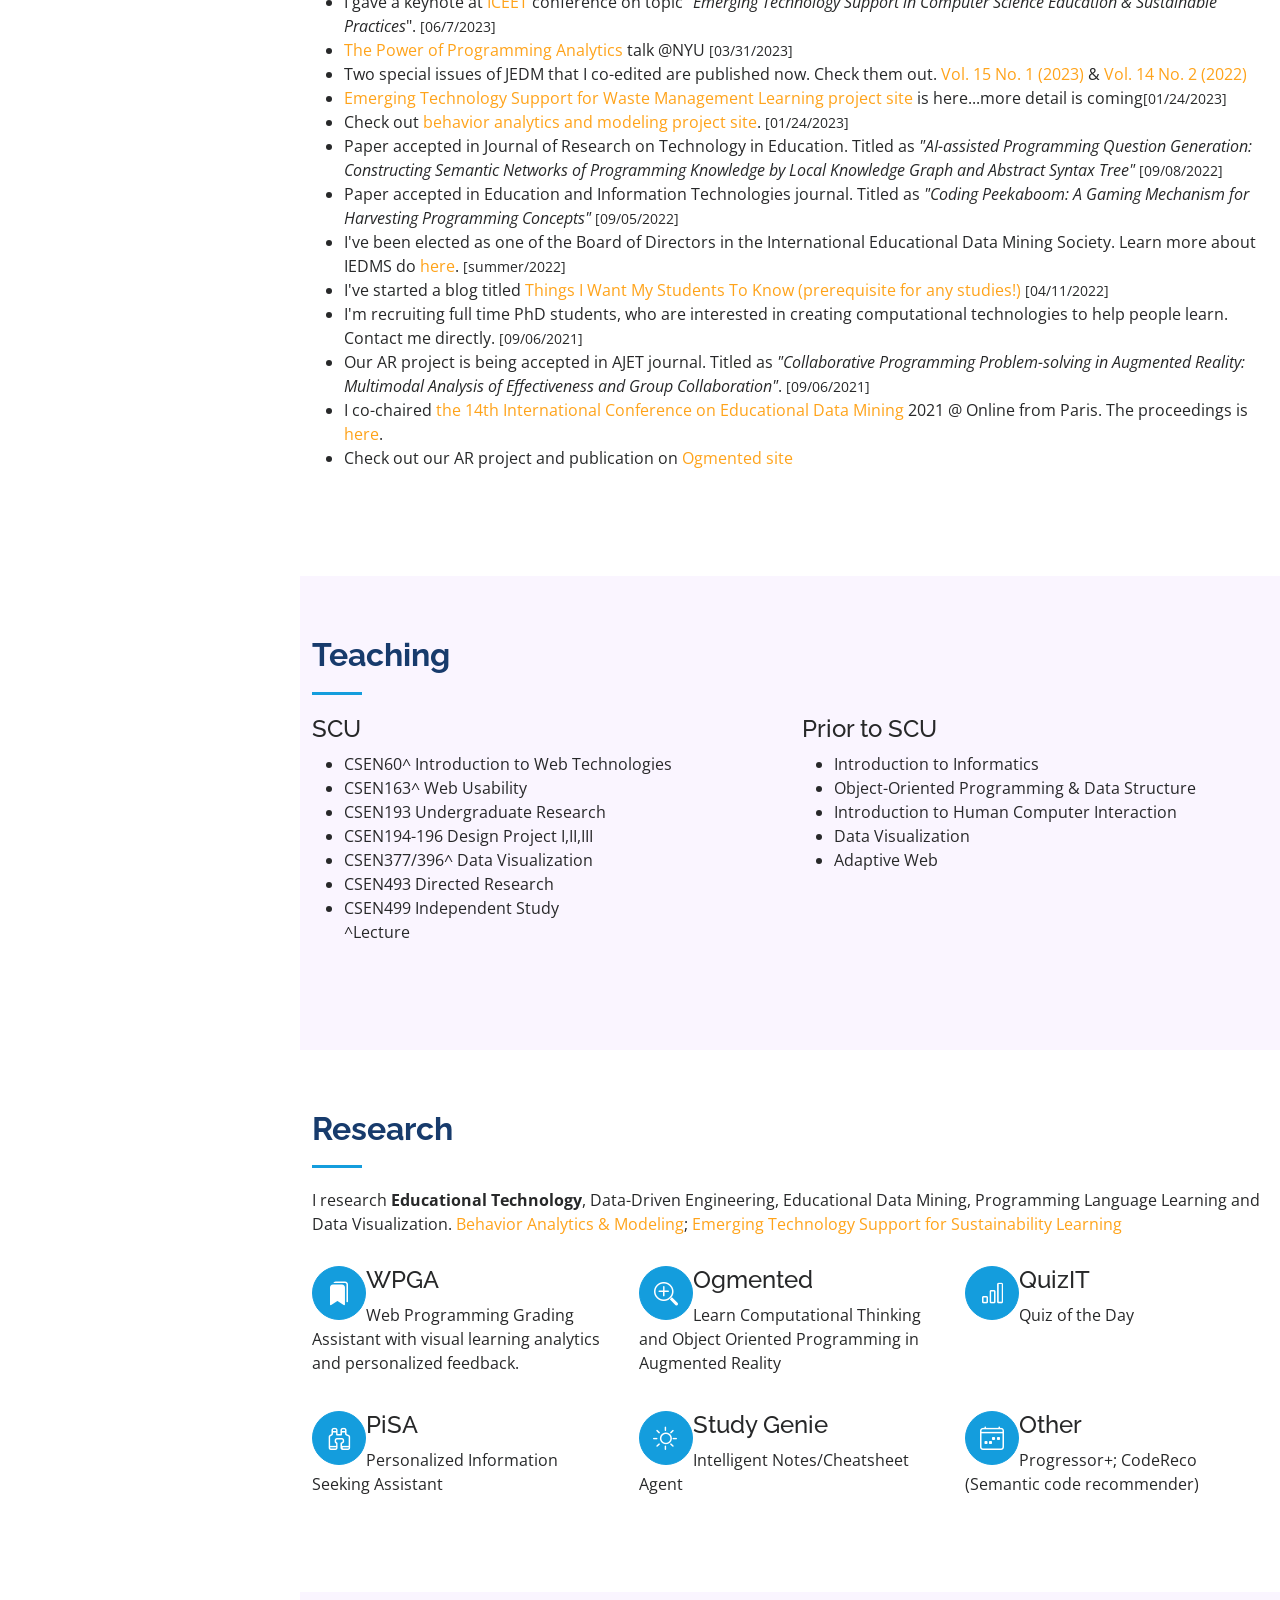
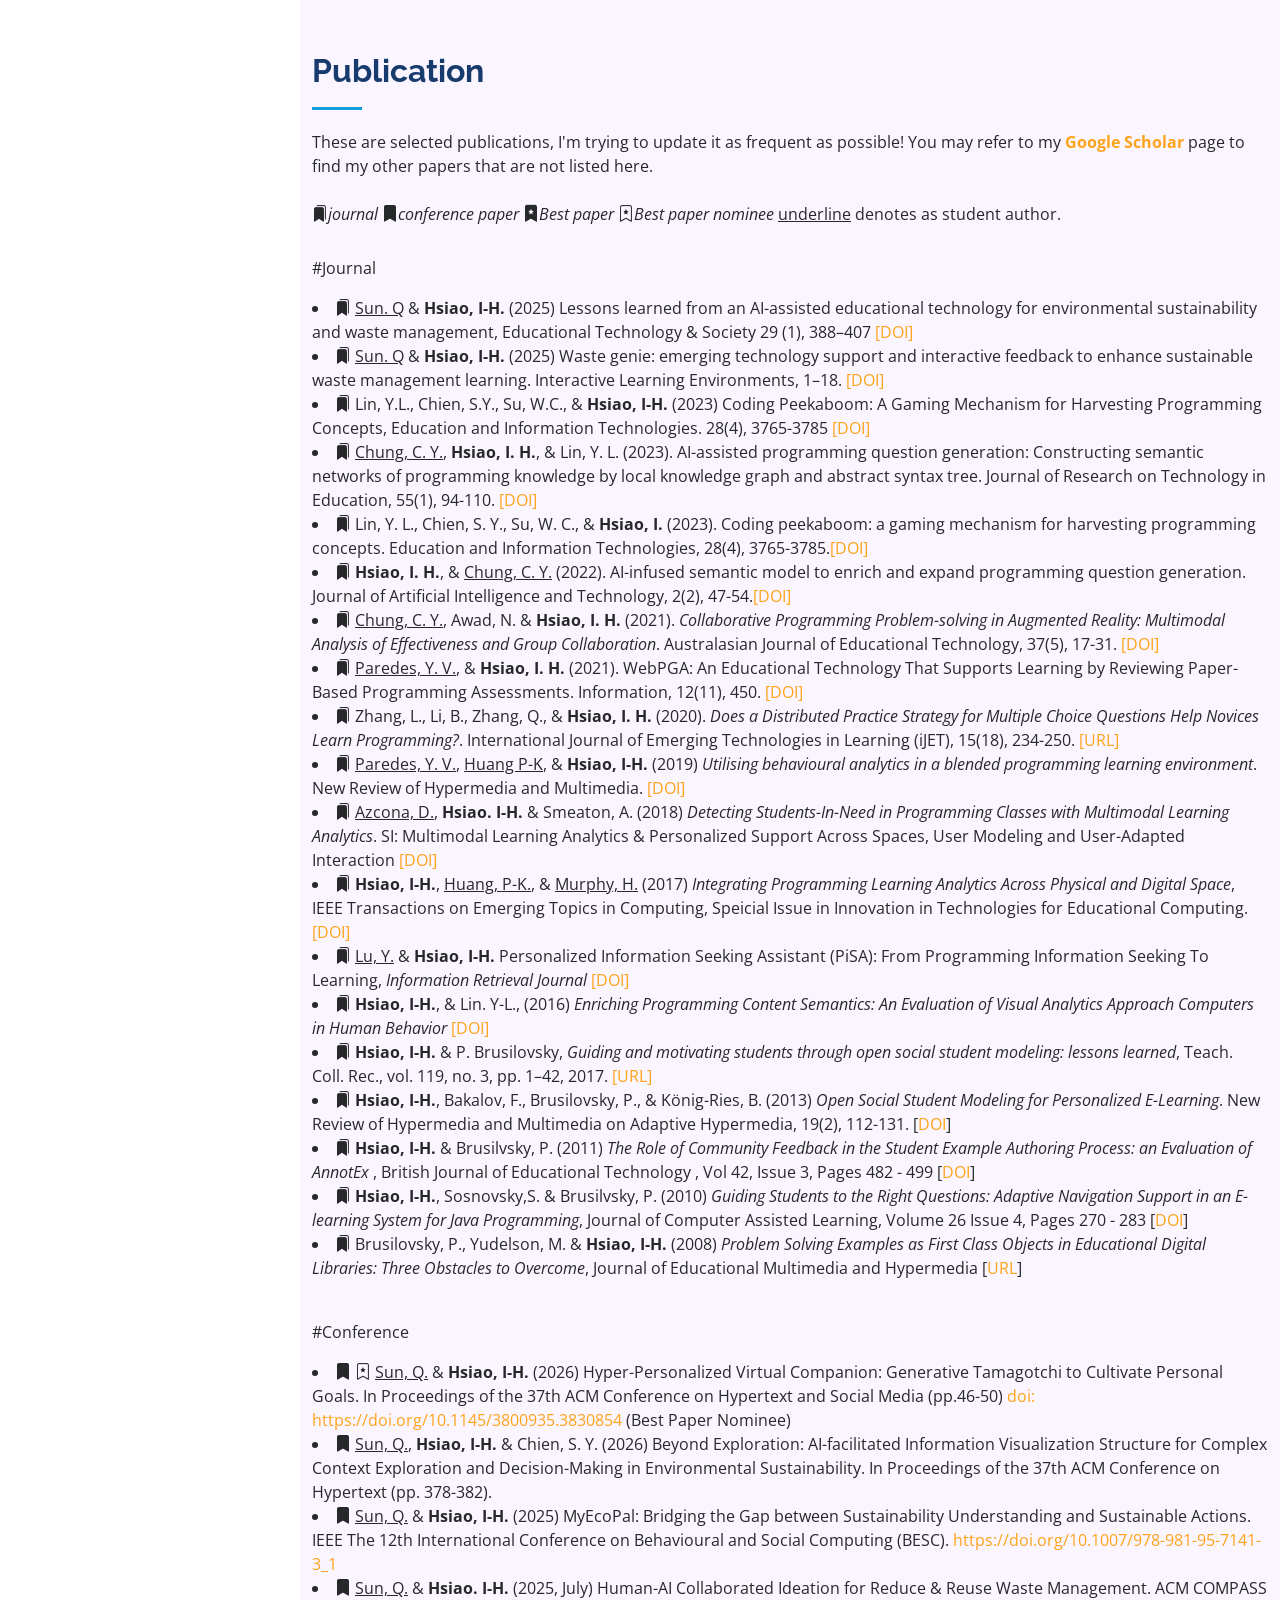
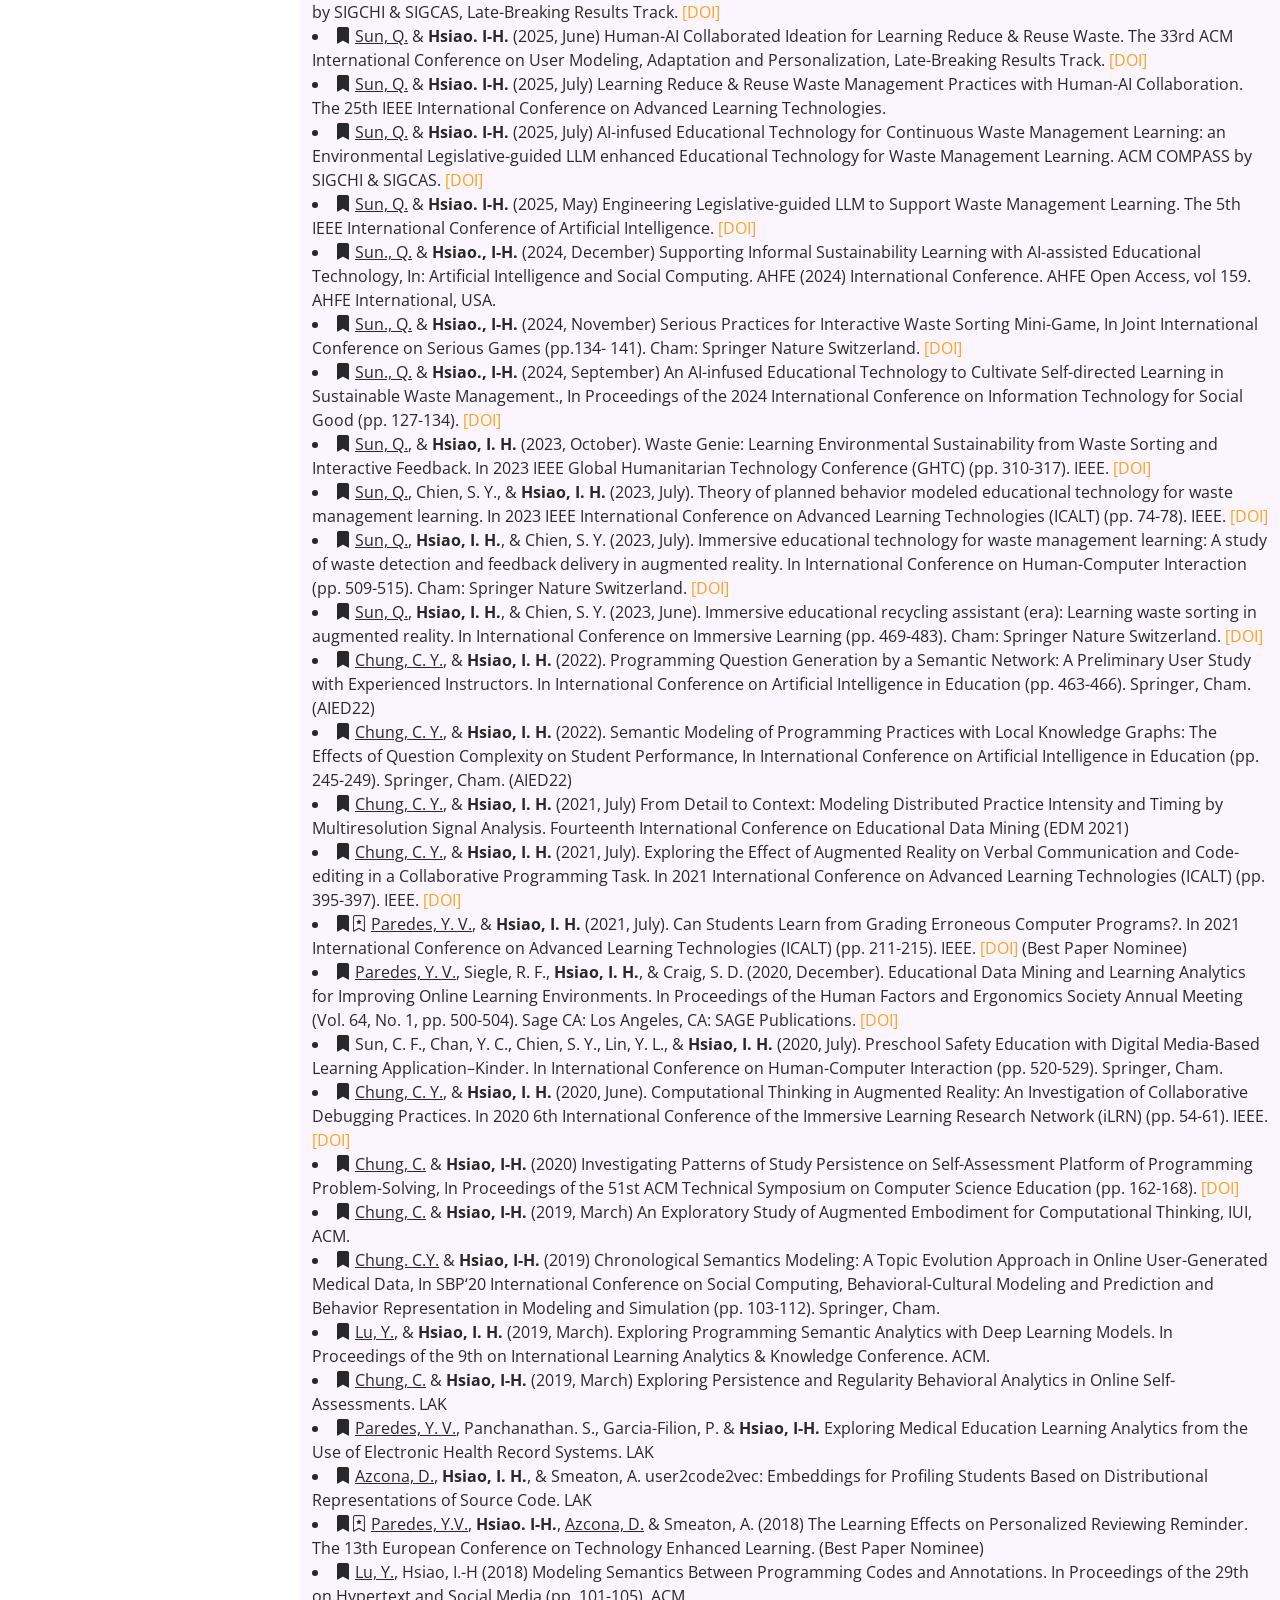
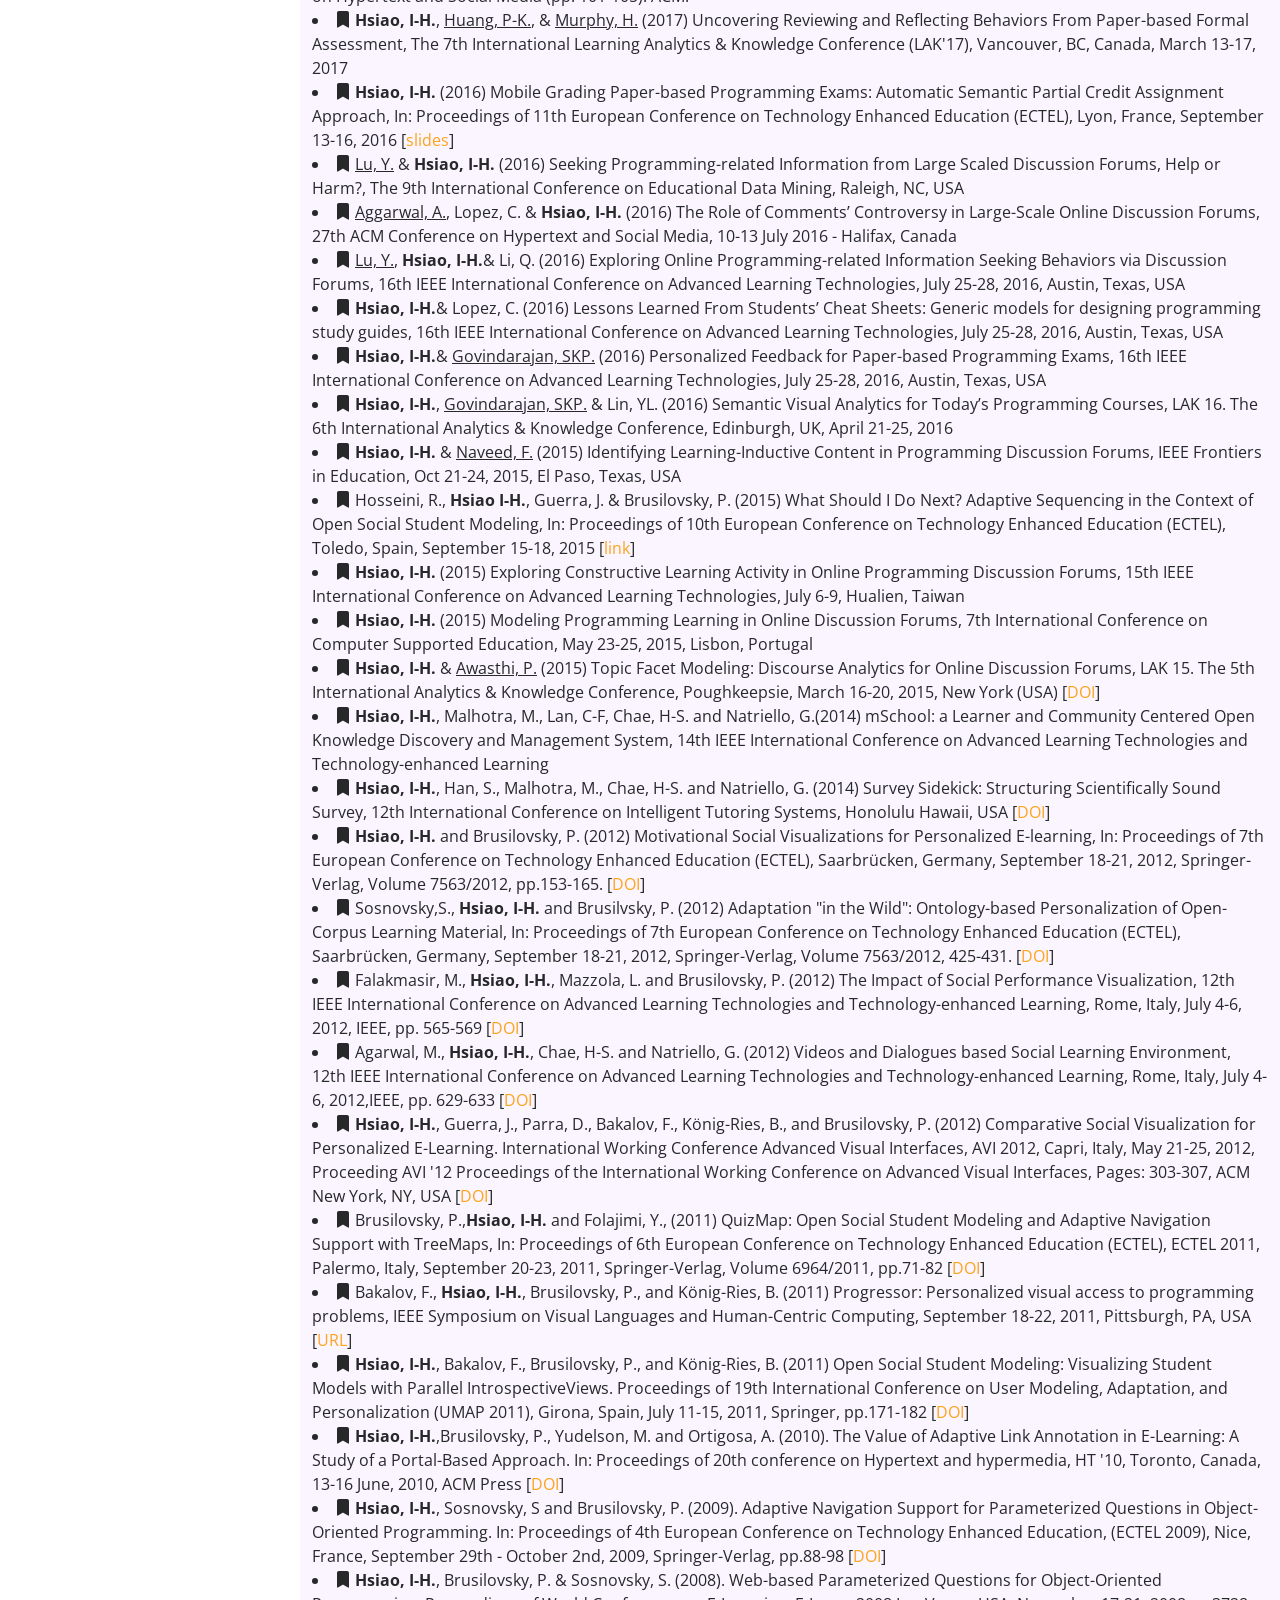
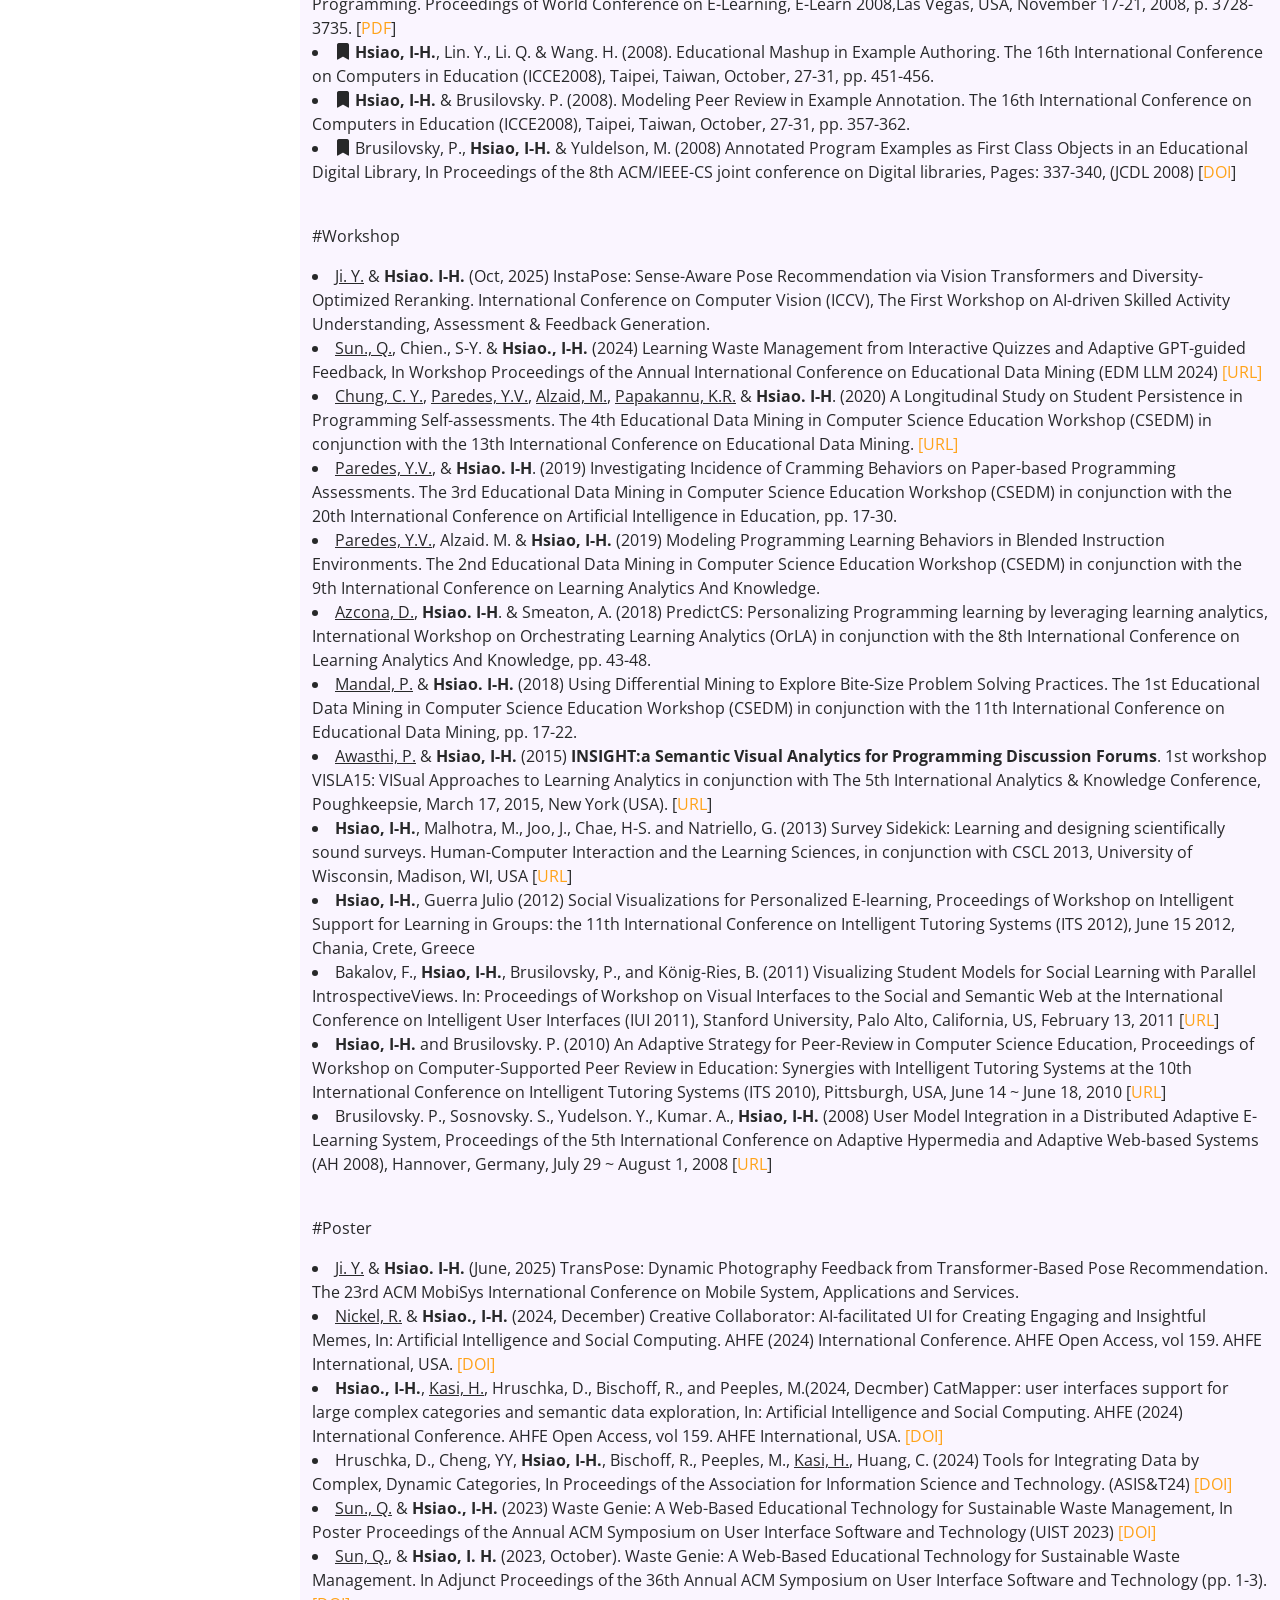
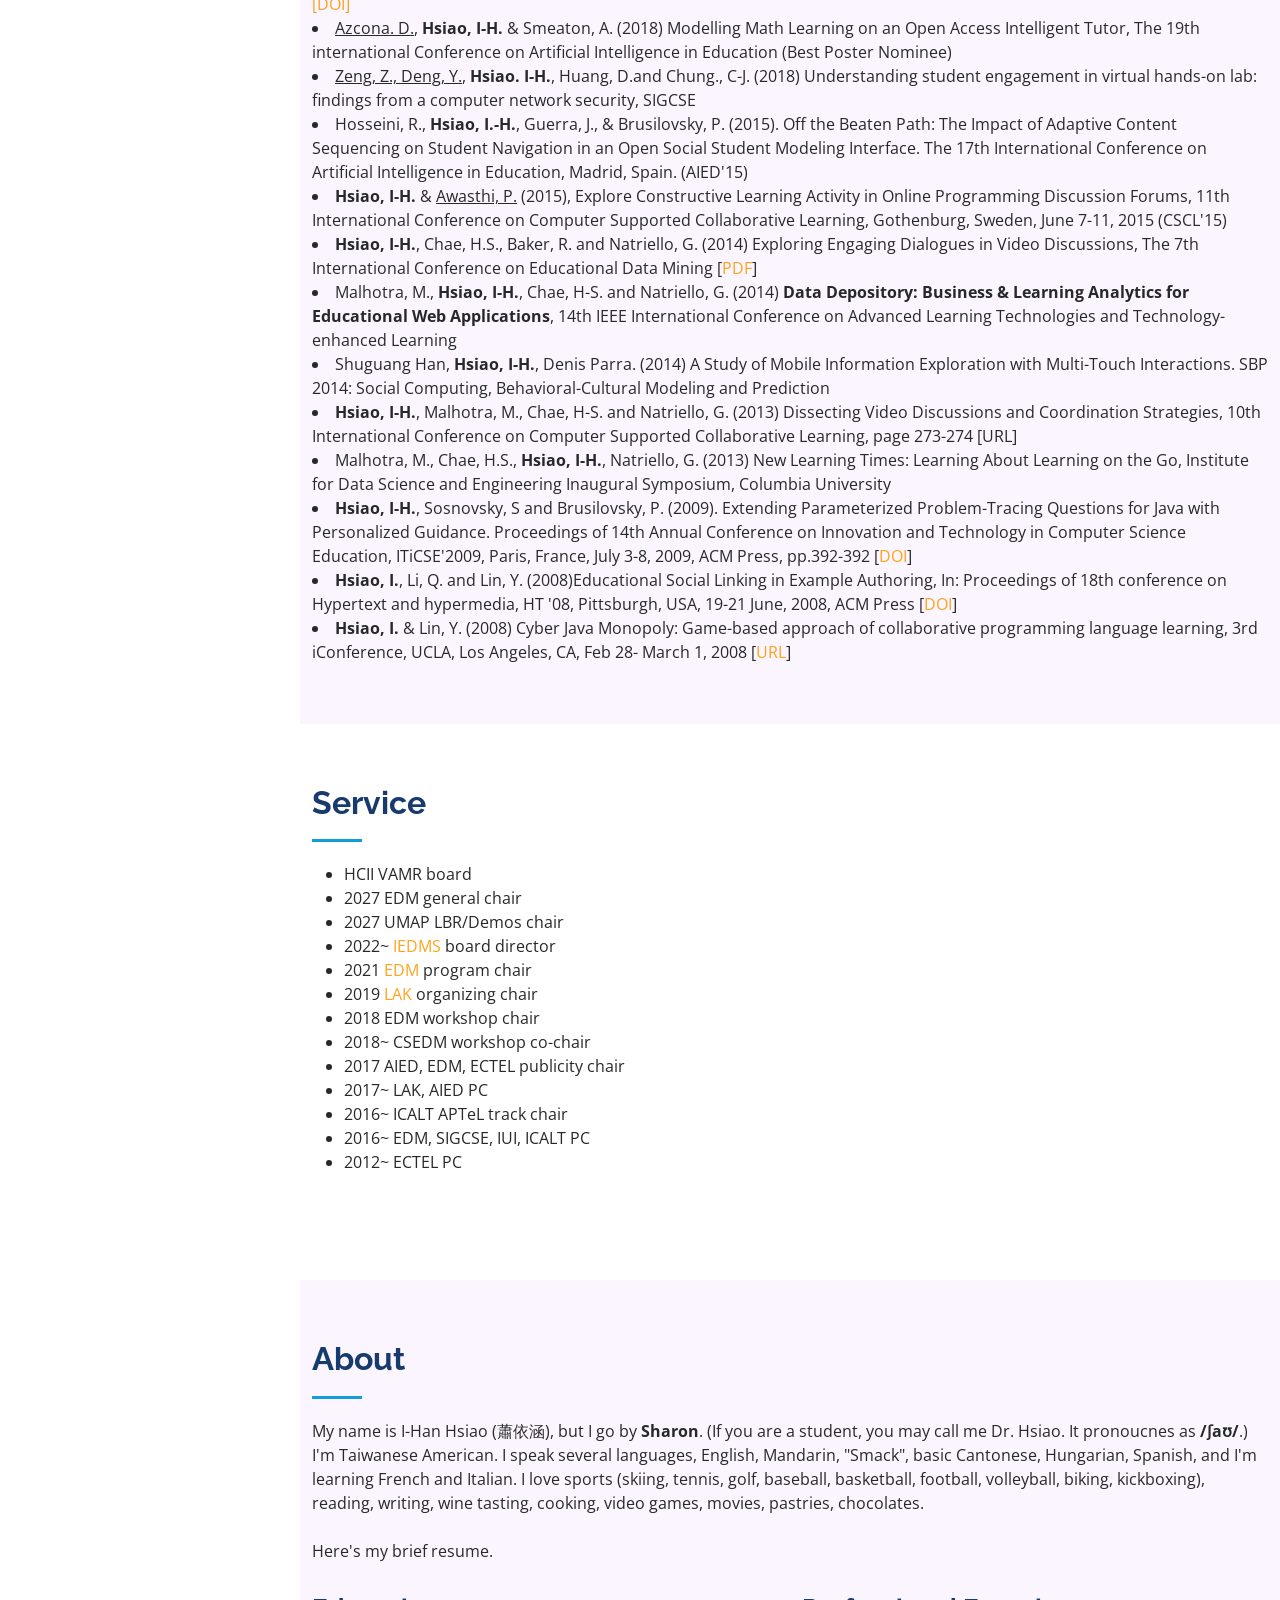
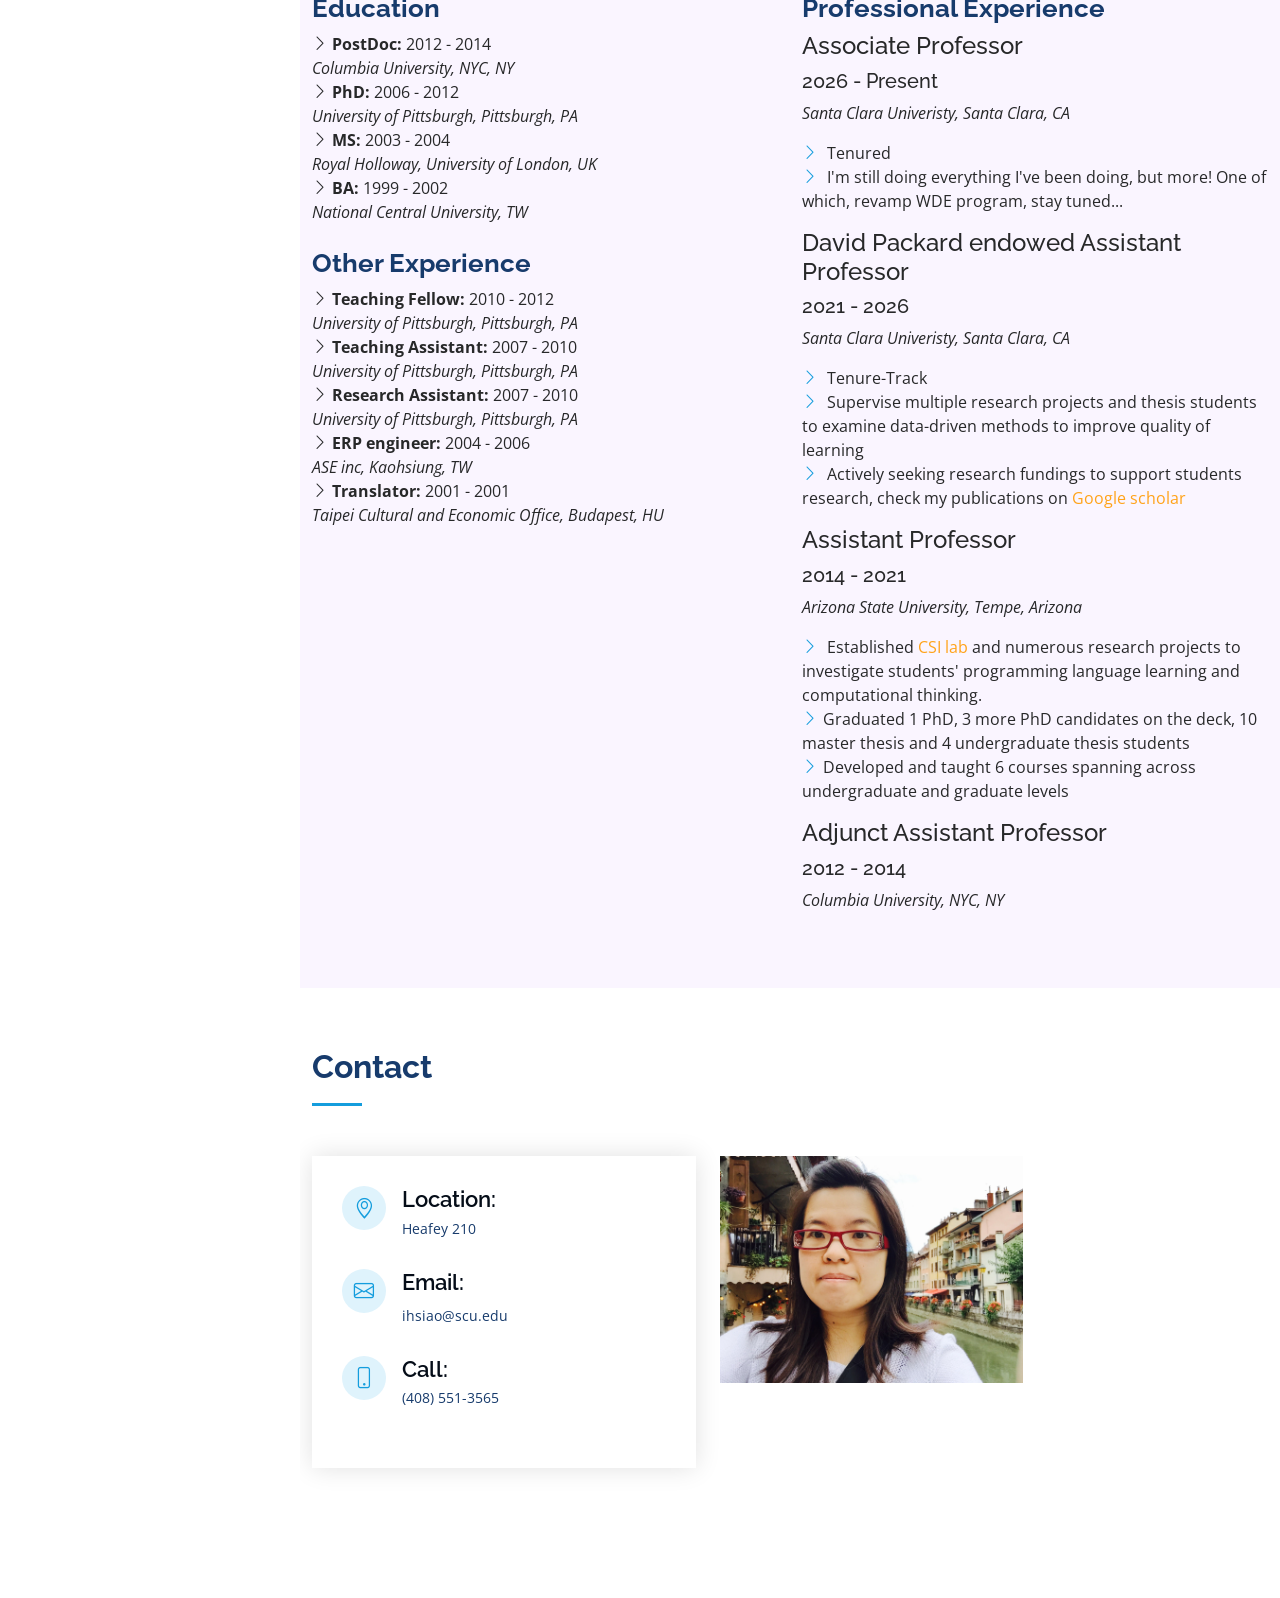
==== commit d35d64a4: "Replace div with span for Best Paper Nominee highlight" ====
--- a/index.html
+++ b/index.html
@@ -338,7 +338,7 @@
           <p>#Conference</p>
             <li><i class="bi bi-bookmark-fill" aria-hidden="true"></i> <i class="bi bi-bookmark-star" aria-hidden="true"> </i> 
                 <u>Sun, Q.</u> & <b>Hsiao, I-H.</b> (2026) Hyper-Personalized Virtual Companion: Generative Tamagotchi to Cultivate Personal Goals. In Proceedings of the 37th ACM Conference on Hypertext and Social Media (pp.46-50) <a href="https://doi.org/10.1145/3800935.3830854" target="_blank">doi: https://doi.org/10.1145/3800935.3830854</a> 
-                <div id="redhighlight">(Best Paper Nominee)</div>
+                <span id="redhighlight">(Best Paper Nominee)</span>
             </li>
             <li><i class="bi bi-bookmark-fill" aria-hidden="true"></i> 
                  <u>Sun, Q.</u>, <b>Hsiao, I-H.</b> & Chien, S. Y. (2026) Beyond Exploration: AI-facilitated Information Visualization Structure for Complex Context Exploration and Decision-Making in Environmental Sustainability. In Proceedings of the 37th ACM Conference on Hypertext (pp. 378-382).
@@ -400,7 +400,7 @@
           </li>
 
           <li><i class="bi bi-bookmark-fill" aria-hidden="true"></i><i class="bi bi-bookmark-star" aria-hidden="true"> </i> 
-            <u>Paredes, Y. V.</u>, &amp; <b> Hsiao, I. H.</b> (2021, July). Can Students Learn from Grading Erroneous Computer Programs?. In 2021 International Conference on Advanced Learning Technologies (ICALT) (pp. 211-215). IEEE. <a href="https://doi.org/10.1109/ICALT52272.2021.00070" target="_blank" rel="noopener noreferrer">[DOI]</a> <div id="redhighlight">(Best Paper Nominee)</div>
+            <u>Paredes, Y. V.</u>, &amp; <b> Hsiao, I. H.</b> (2021, July). Can Students Learn from Grading Erroneous Computer Programs?. In 2021 International Conference on Advanced Learning Technologies (ICALT) (pp. 211-215). IEEE. <a href="https://doi.org/10.1109/ICALT52272.2021.00070" target="_blank" rel="noopener noreferrer">[DOI]</a> <span id="redhighlight">(Best Paper Nominee)</span>
           </li>
 
           <li><i class="bi bi-bookmark-fill" aria-hidden="true"></i>
@@ -444,7 +444,7 @@
           </li>
                 
           <li><i class="bi bi-bookmark-fill" aria-hidden="true"></i><i class="bi bi-bookmark-star" aria-hidden="true"></i>
-              <u>Paredes, Y.V.</u>, <b>Hsiao. I-H.</b>, <u>Azcona, D.</u> &amp; Smeaton, A. (2018) The Learning Effects on Personalized Reviewing Reminder. The 13th European Conference on Technology Enhanced Learning. <div id="redhighlight">(Best Paper Nominee)</div>
+              <u>Paredes, Y.V.</u>, <b>Hsiao. I-H.</b>, <u>Azcona, D.</u> &amp; Smeaton, A. (2018) The Learning Effects on Personalized Reviewing Reminder. The 13th European Conference on Technology Enhanced Learning. <span id="redhighlight">(Best Paper Nominee)</span>
           </li>
 
           <li><i class="bi bi-bookmark-fill" aria-hidden="true"></i>
@@ -651,7 +651,7 @@
           </li>
 
           <li>
-            <u>Azcona. D.</u>, <b>Hsiao, I-H.</b> &amp; Smeaton, A. (2018) Modelling Math Learning on an Open Access Intelligent Tutor, The 19th international Conference on Artificial Intelligence in Education <div id="redhighlight">(Best Poster Nominee)</div>
+            <u>Azcona. D.</u>, <b>Hsiao, I-H.</b> &amp; Smeaton, A. (2018) Modelling Math Learning on an Open Access Intelligent Tutor, The 19th international Conference on Artificial Intelligence in Education <span id="redhighlight">(Best Poster Nominee)</span>
           </li>
 
           <li>
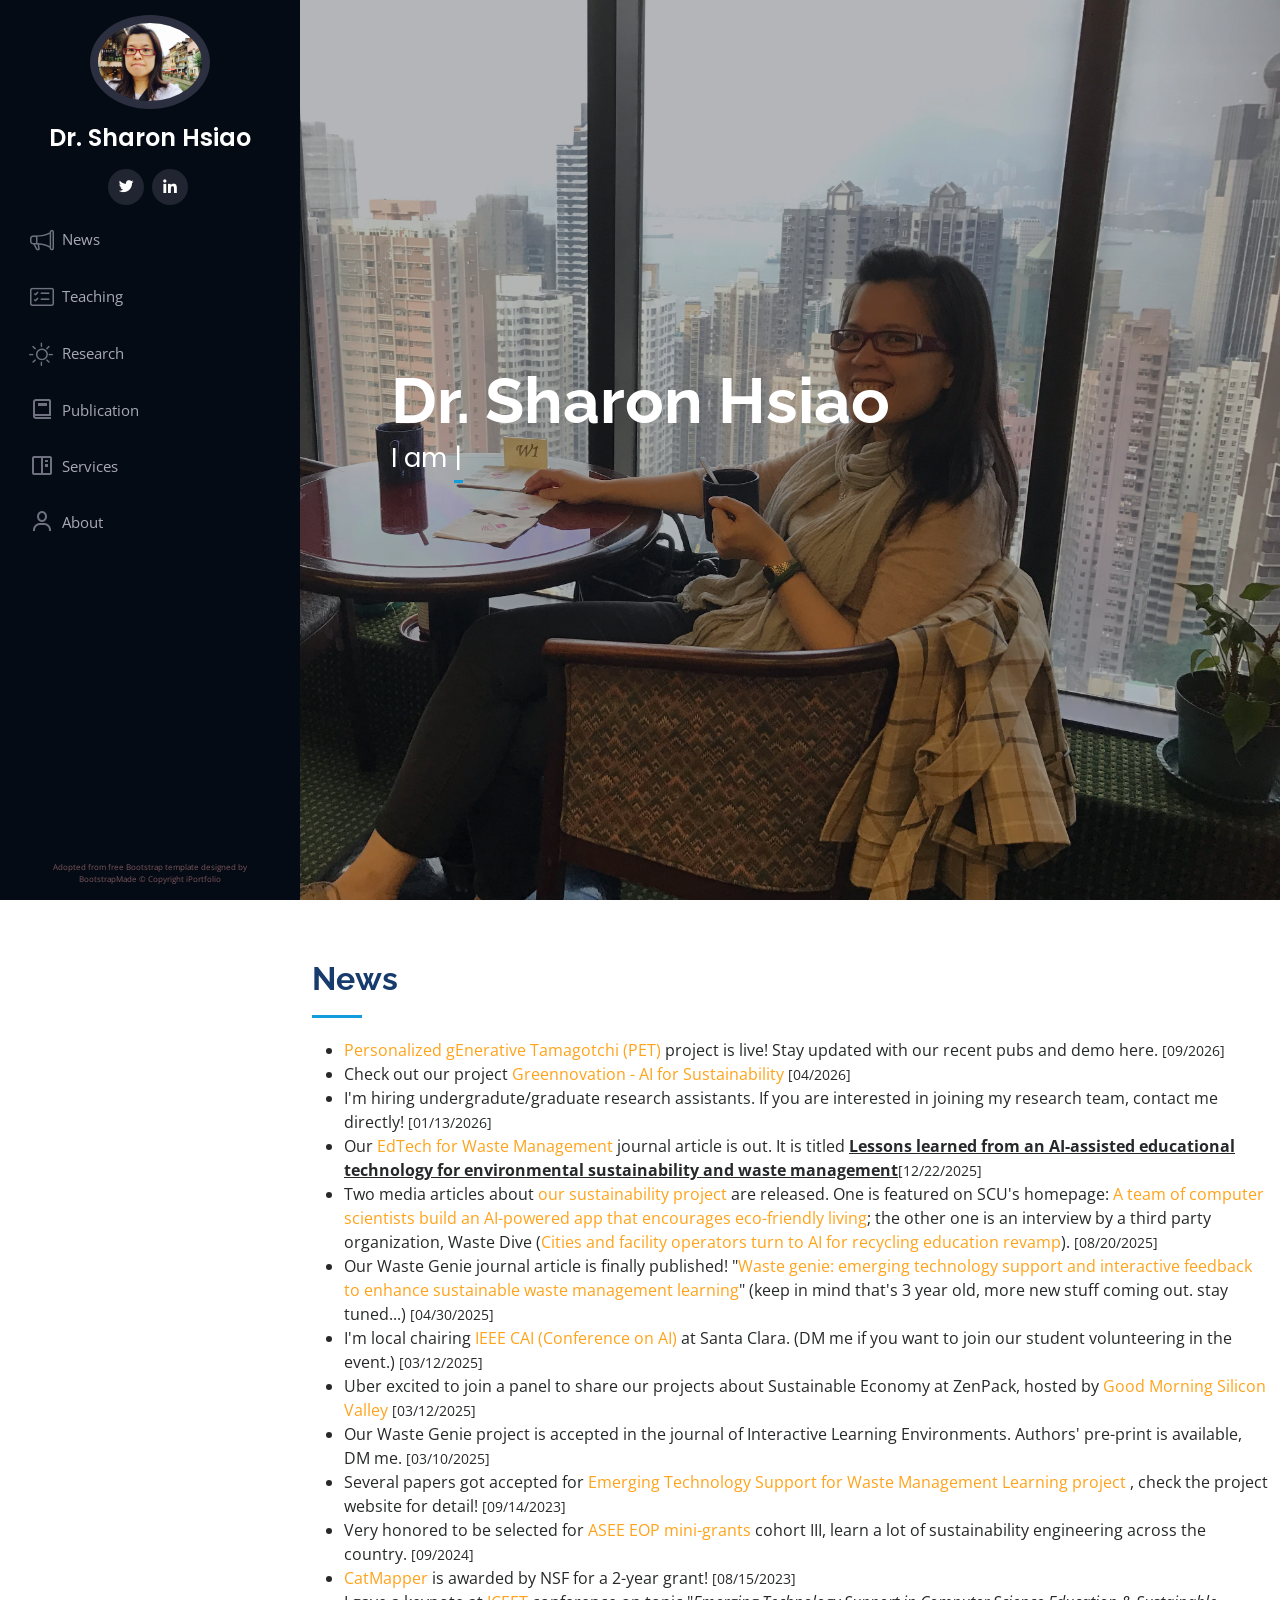
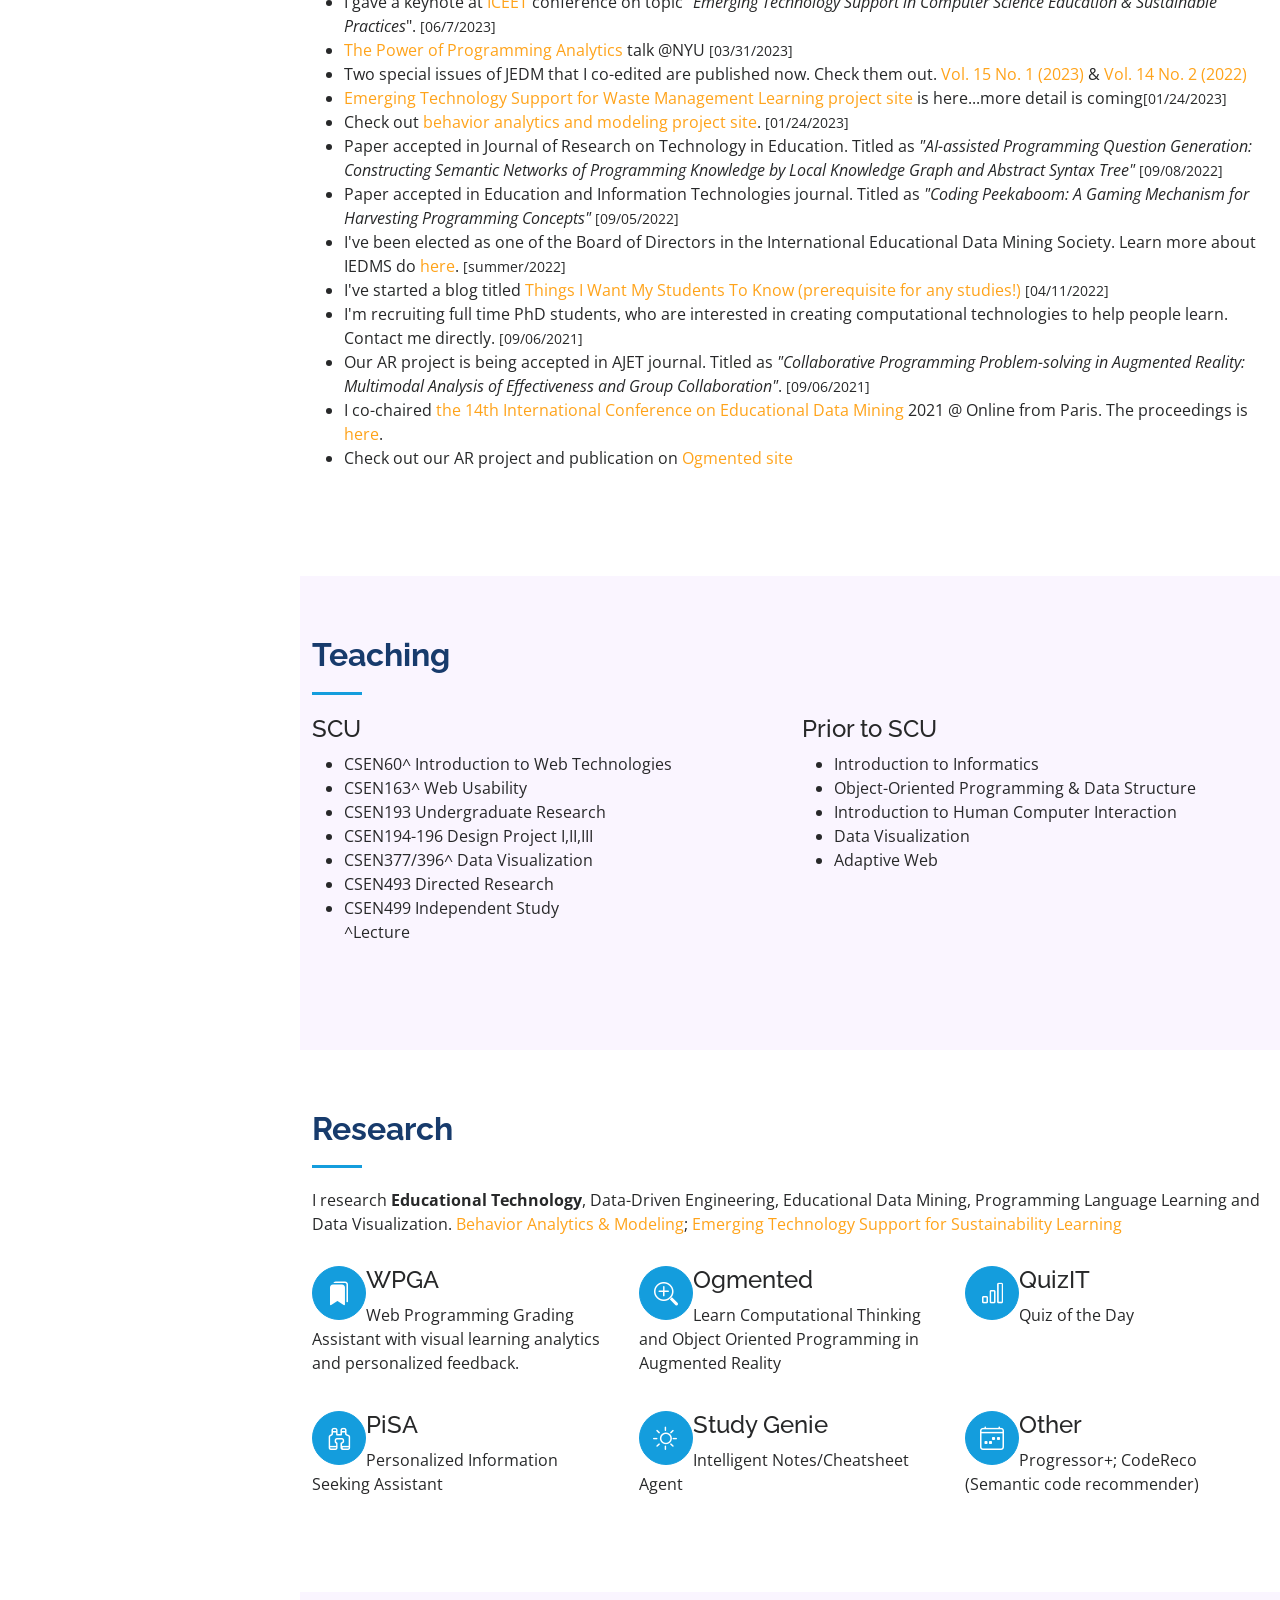
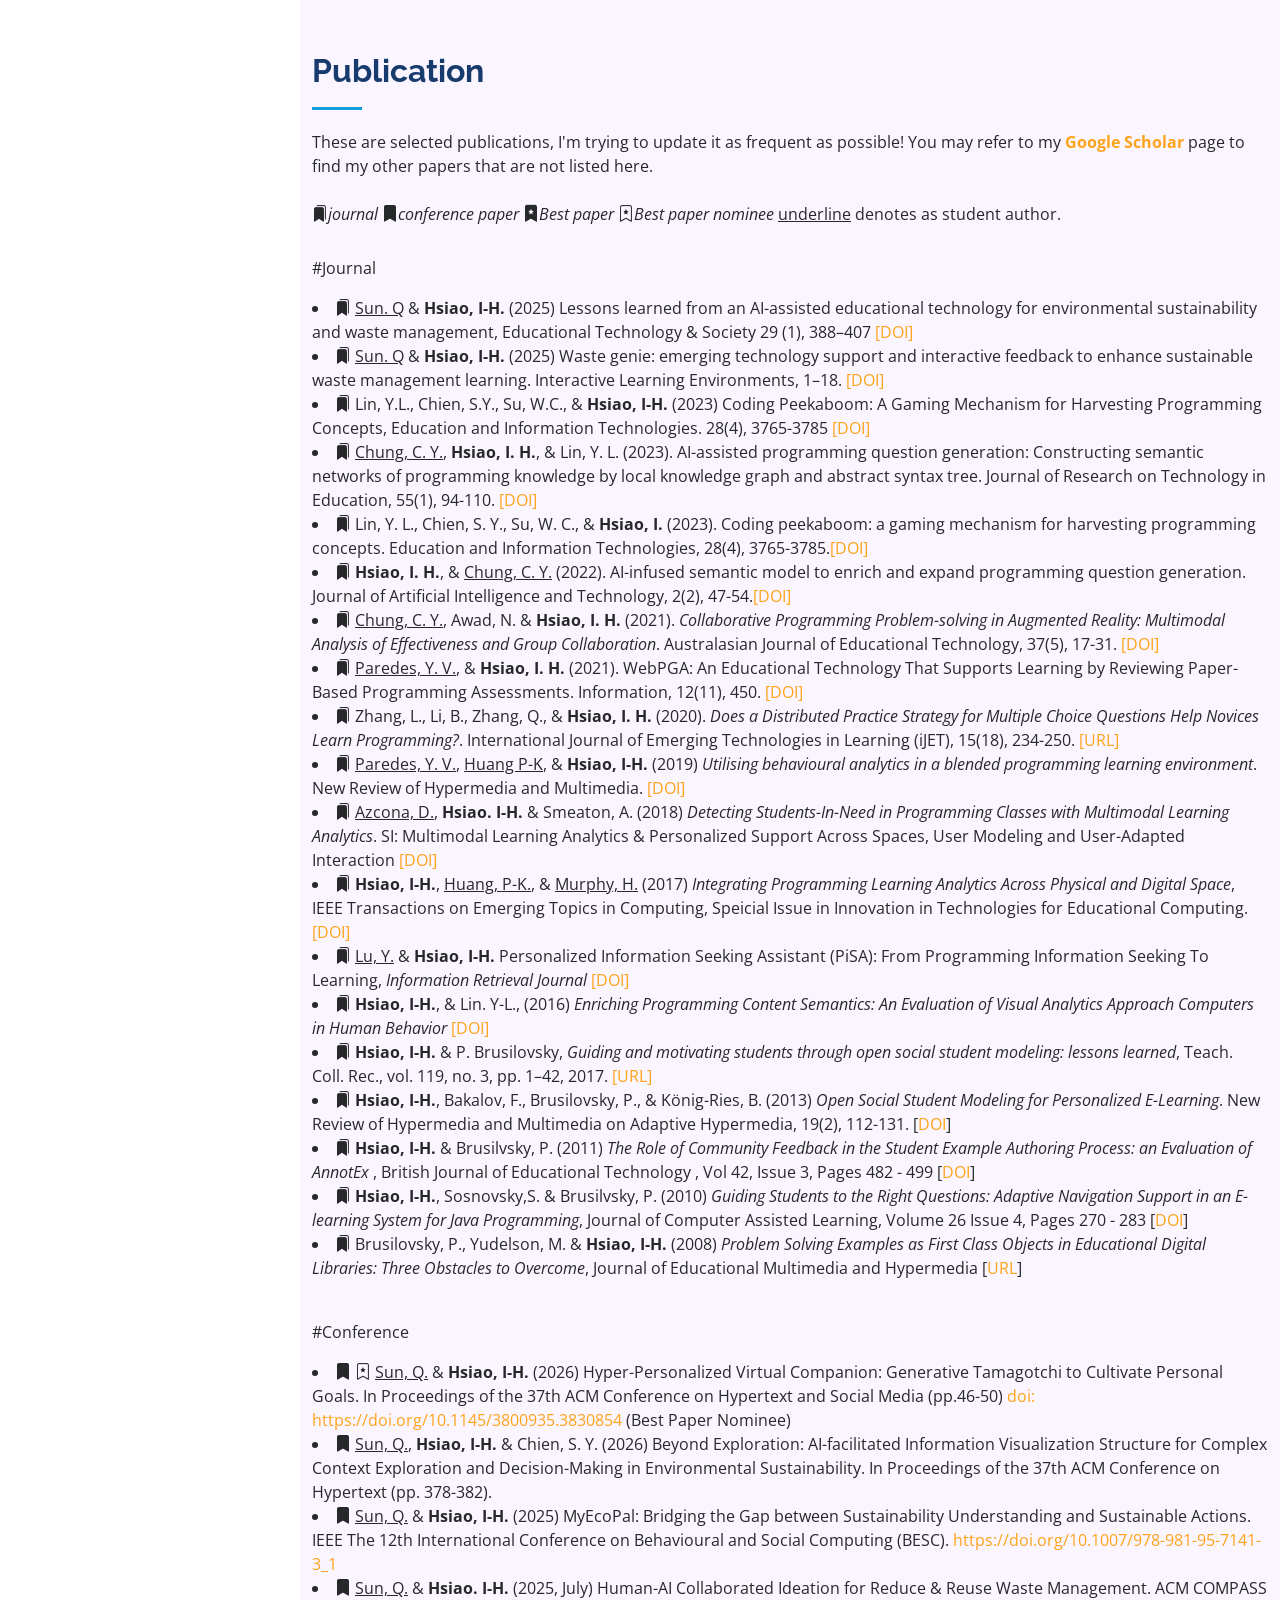
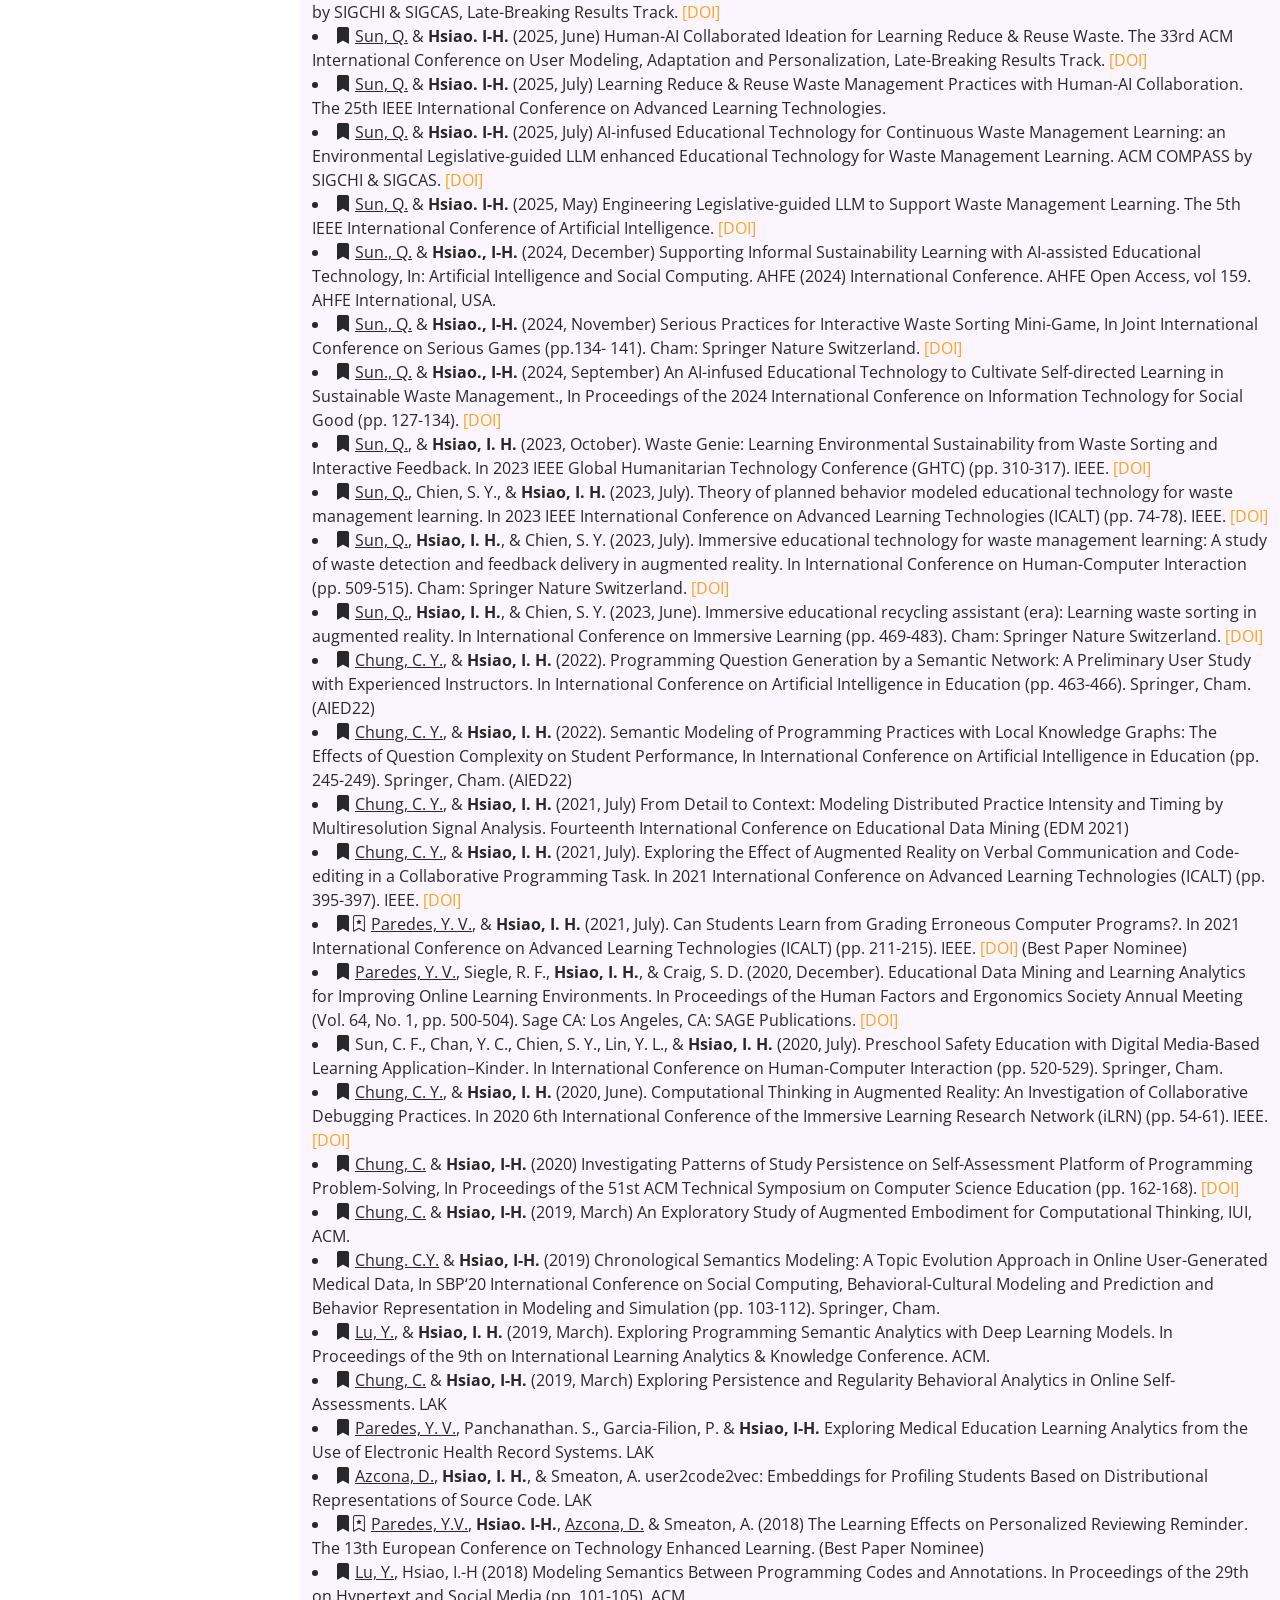
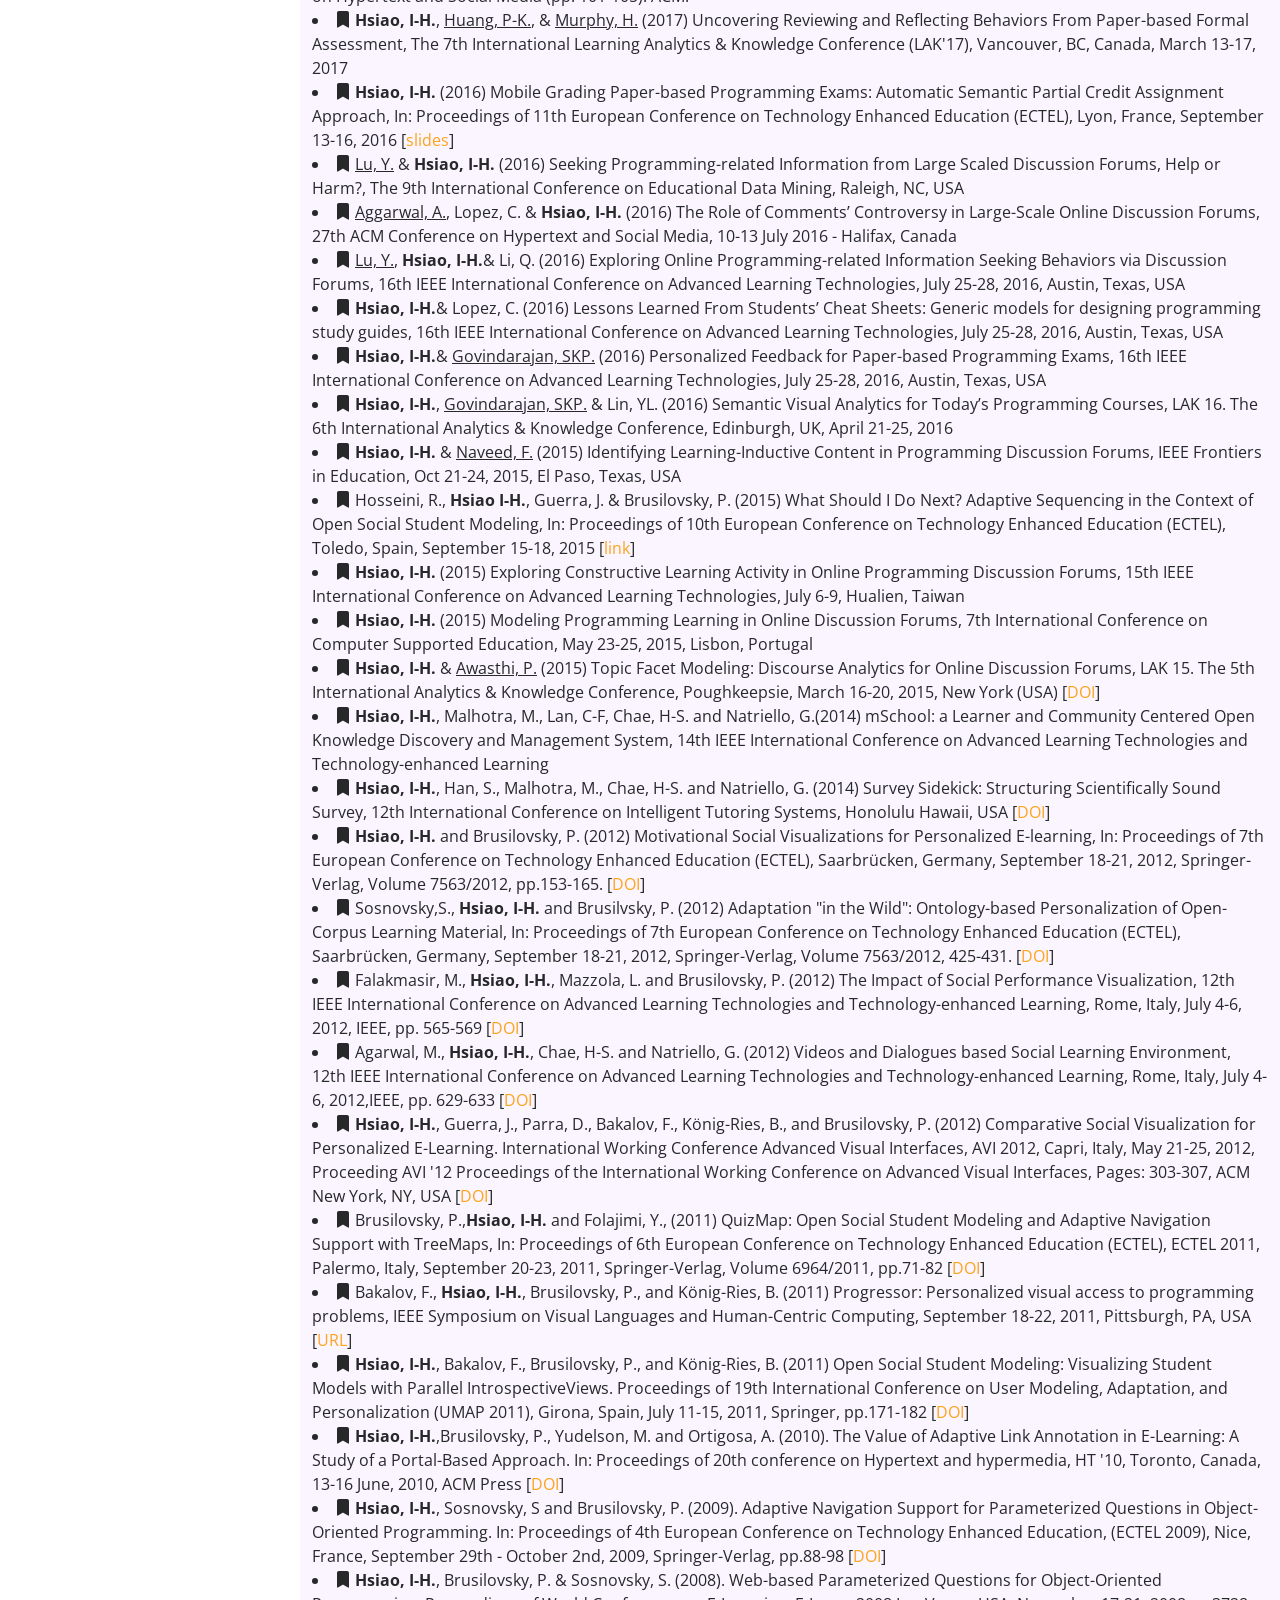
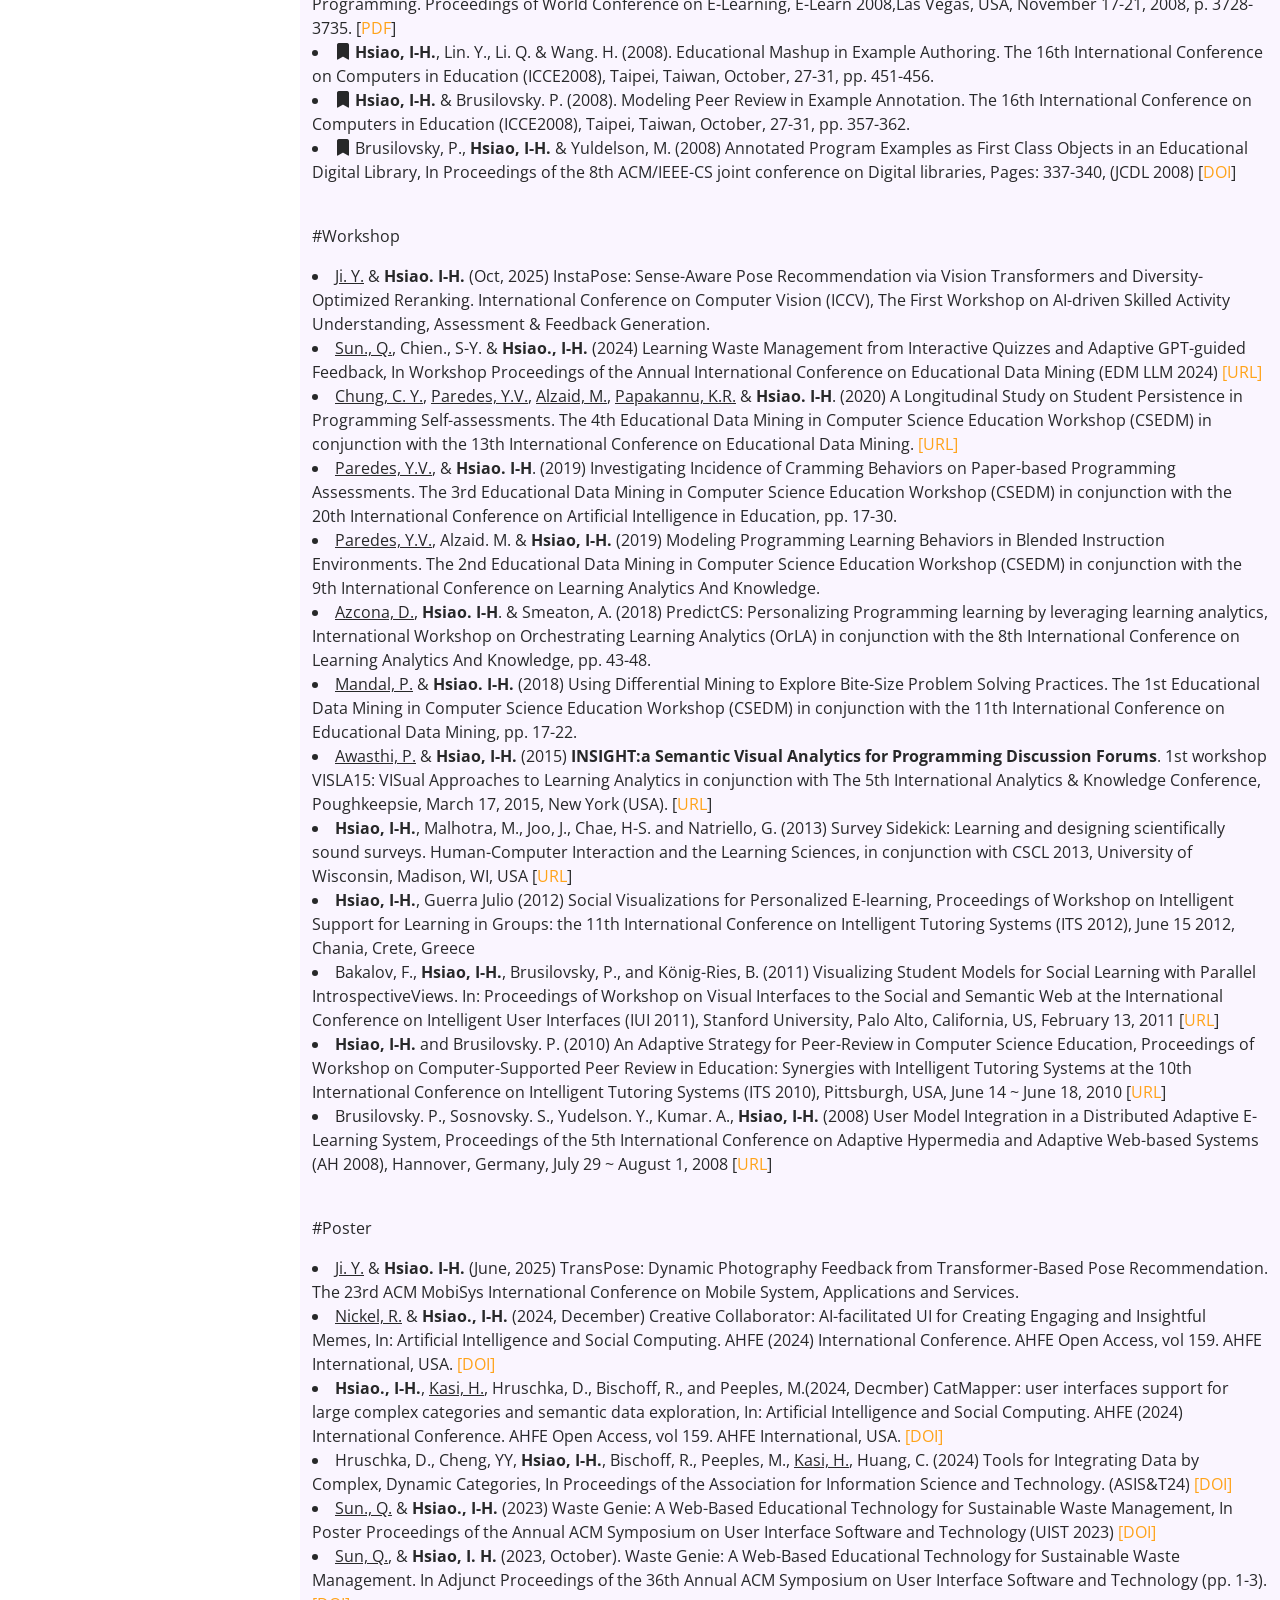
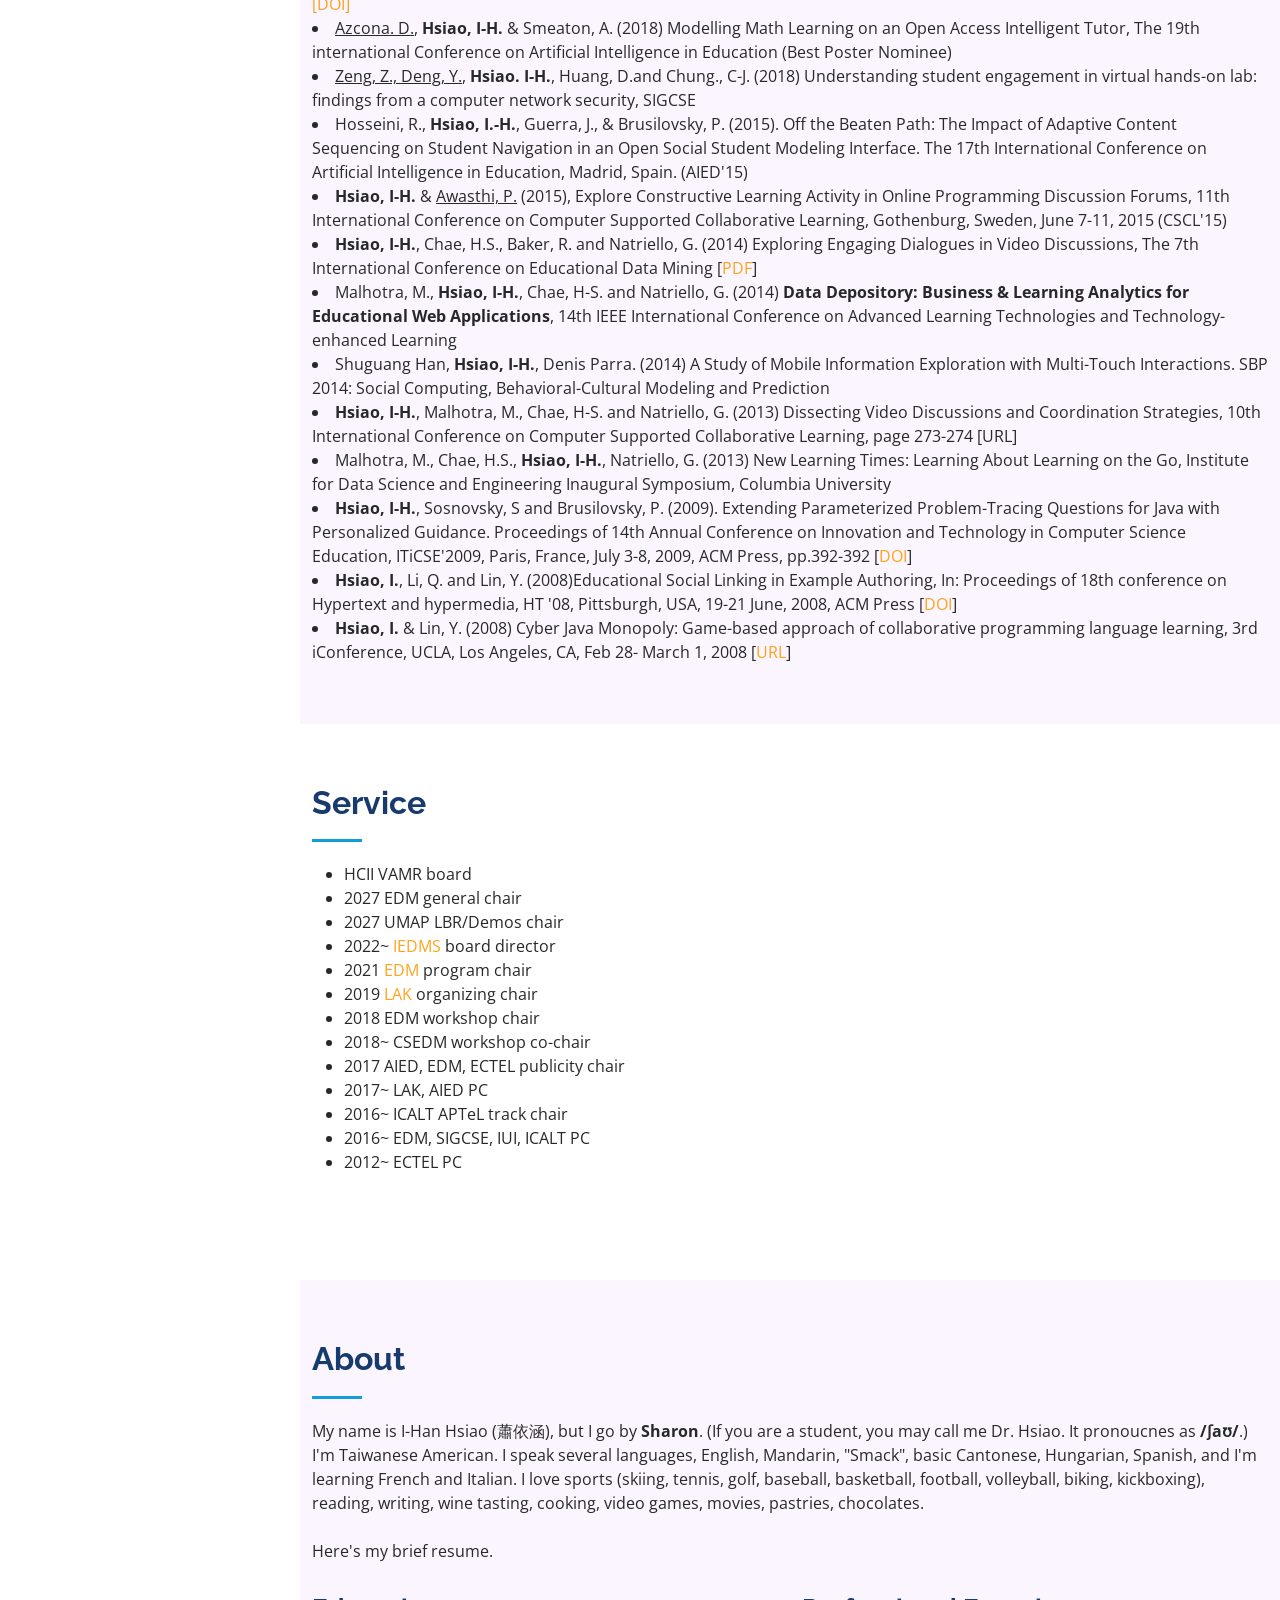
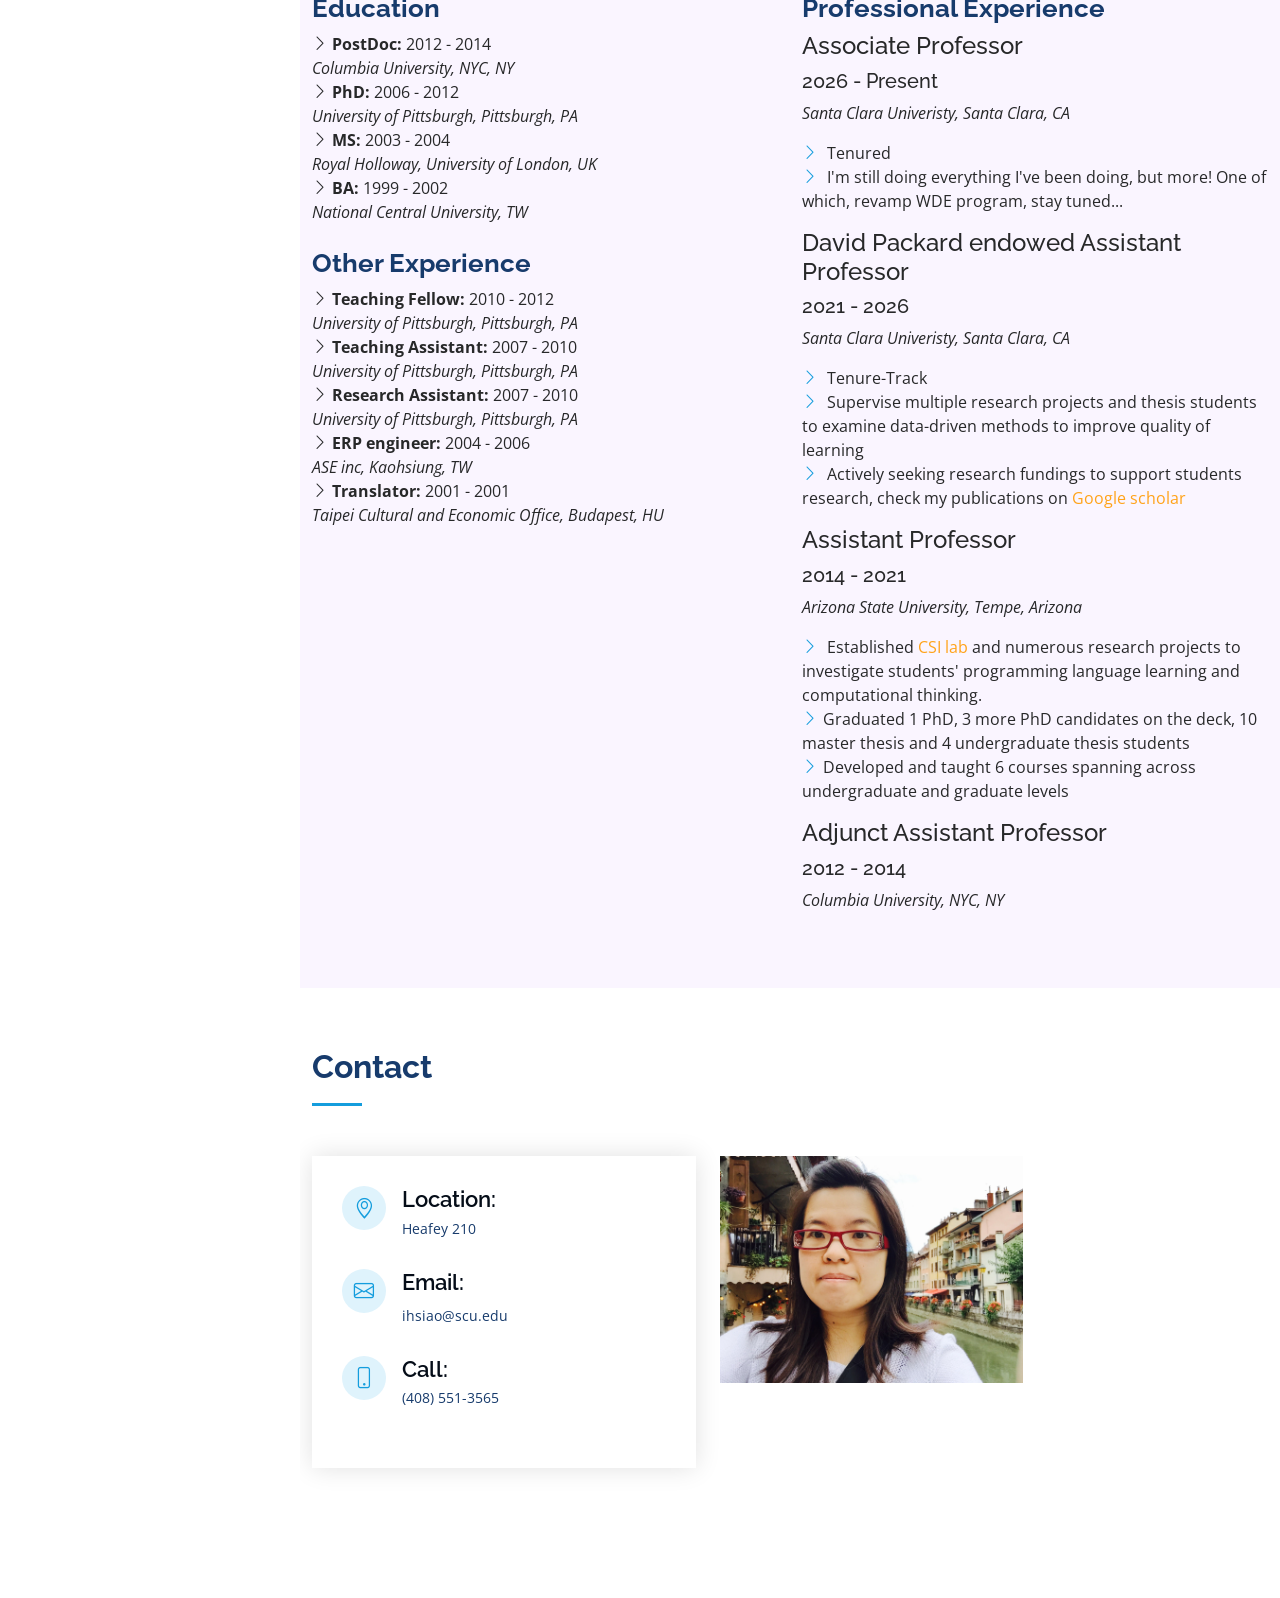
==== commit b013c8d2: "Update hero section text in index.html Removed introductory text from the hero section." ====
--- a/index.html
+++ b/index.html
@@ -95,7 +95,7 @@
   <section id="hero" class="d-flex flex-column justify-content-center align-items-center">
     <div class="hero-container" data-aos="fade-in">
       <h1>Dr. Sharon Hsiao</h1>
-      <p>I am <span aria-live="off">a professor, scientist, designer, and sports enthusiast.</span><span class="typed visually-hidden" aria-hidden="true" data-typed-items="Professor, Scientist, Designer, Sports Enthusiast"></span></p>
+      <p>I am <span class="typed visually-hidden" aria-hidden="true" data-typed-items="Professor, Scientist, Designer, Sports Enthusiast"></span></p>
     </div>
   </section><!-- End Hero -->
 
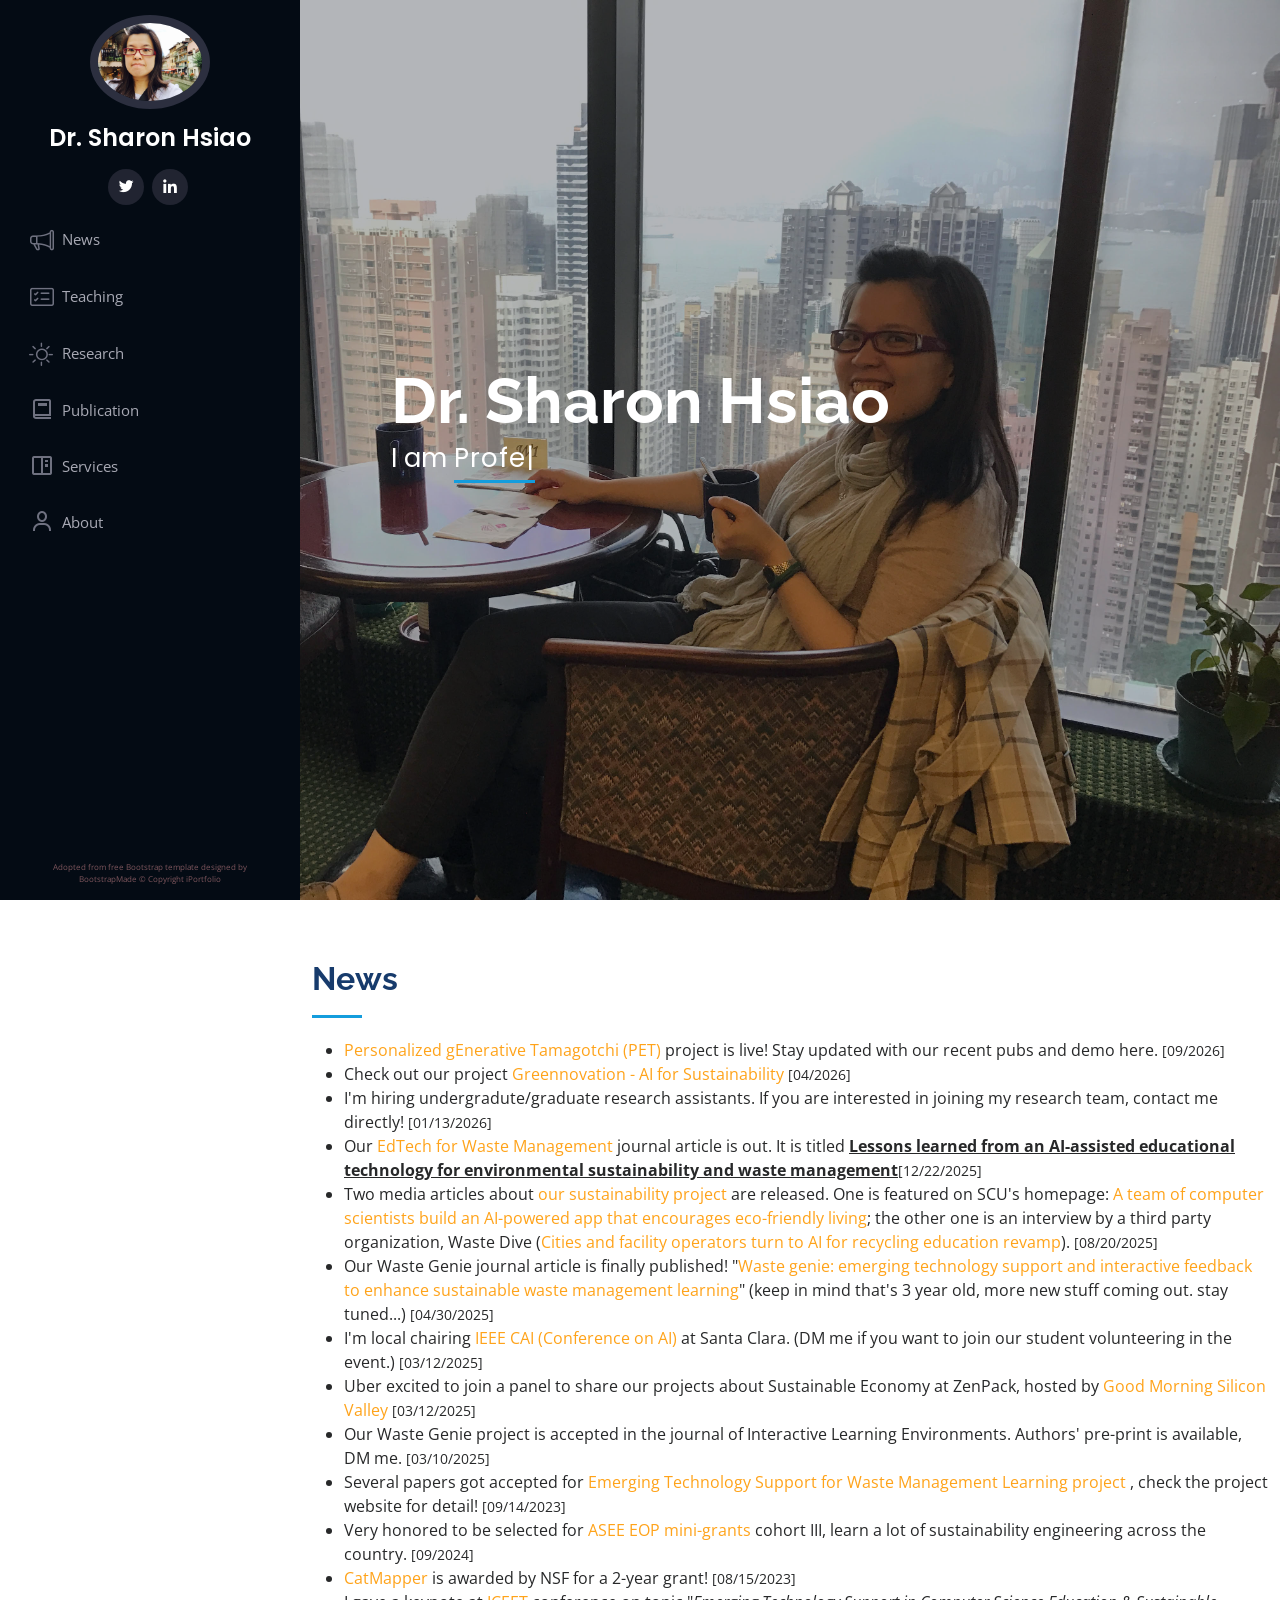
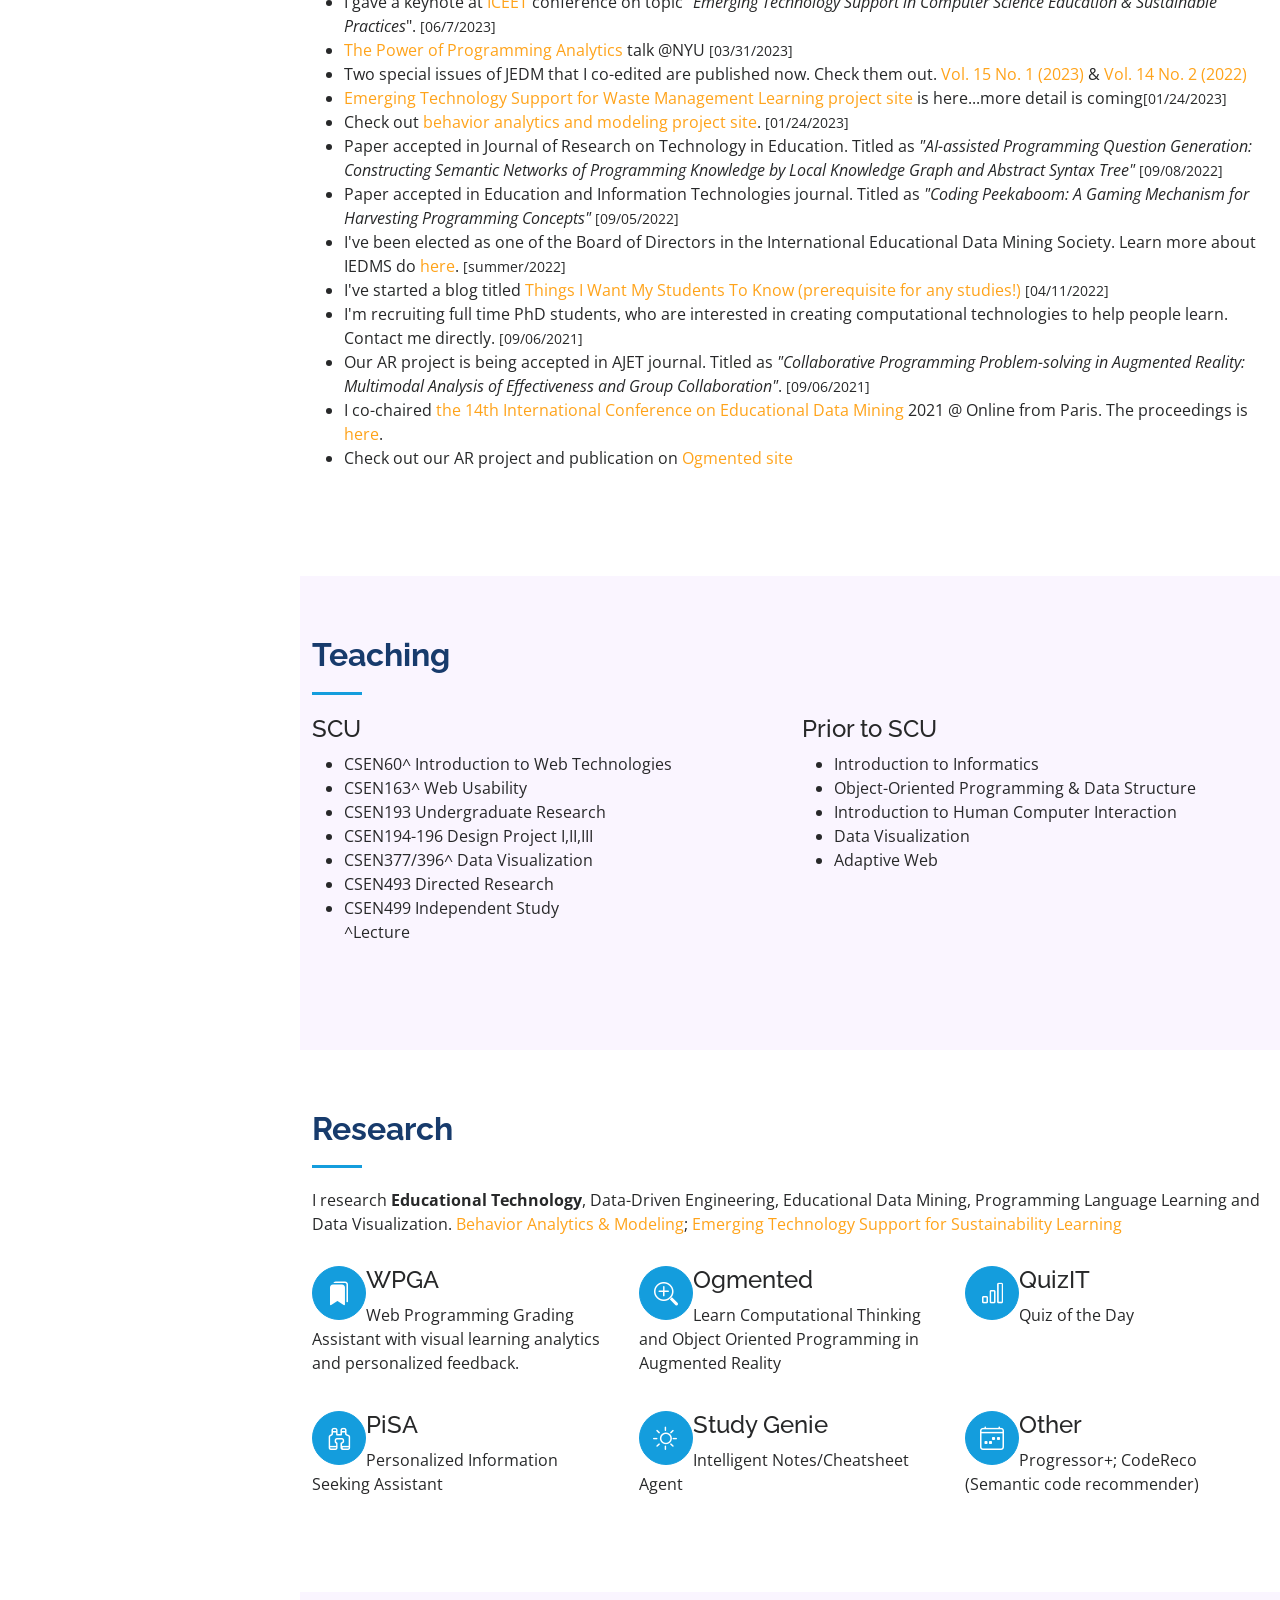
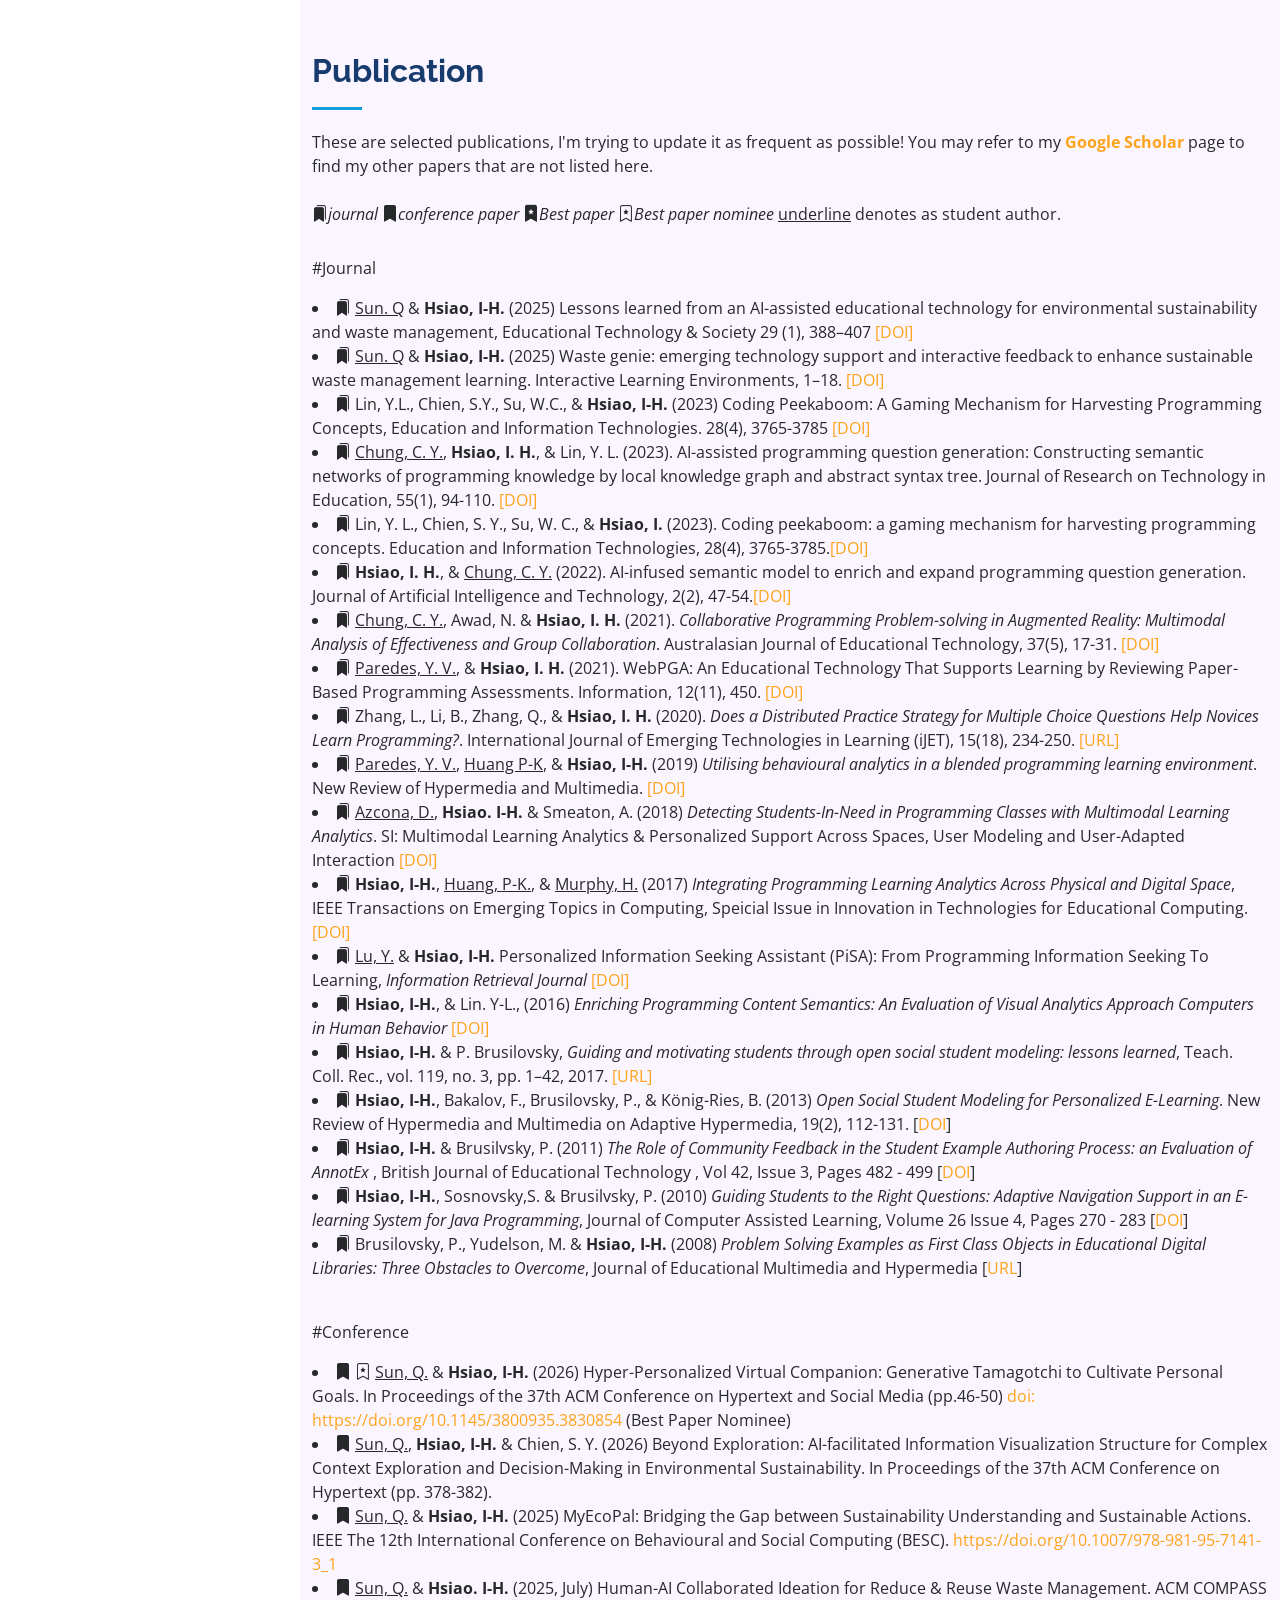
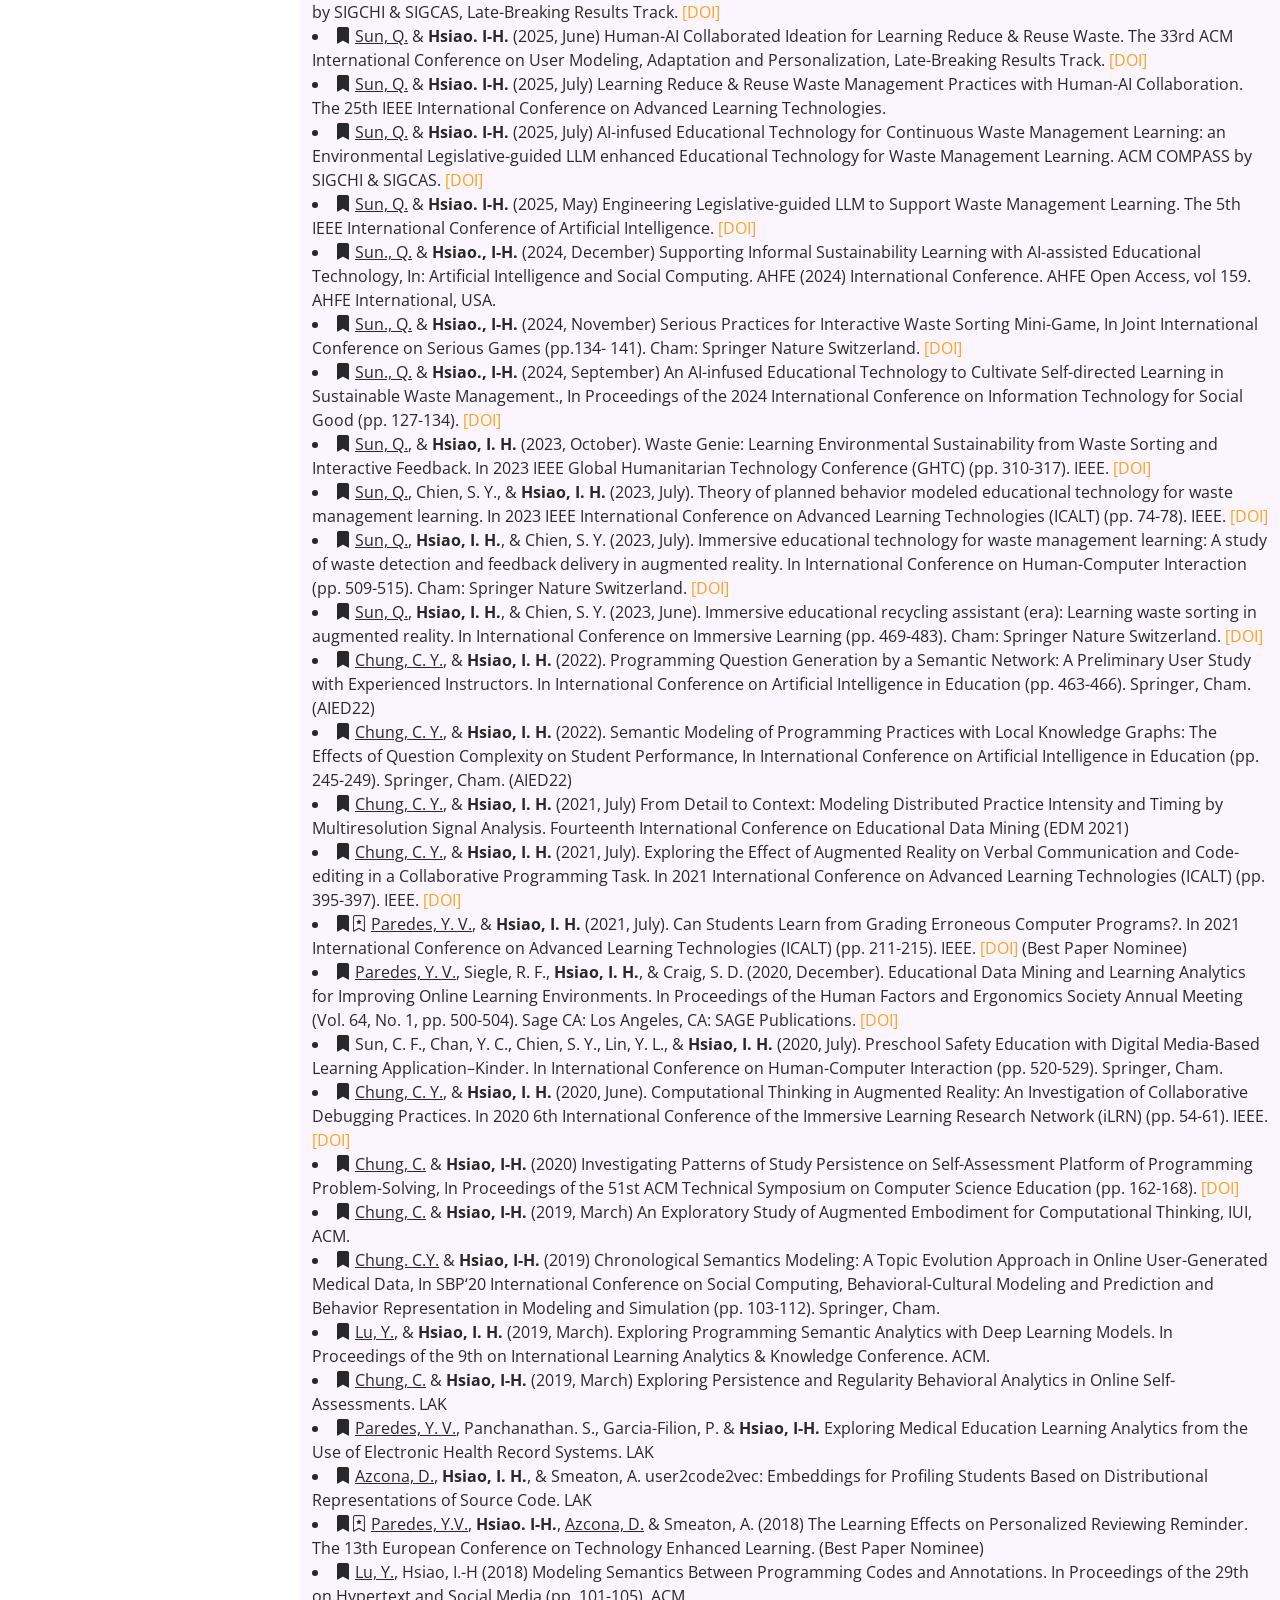
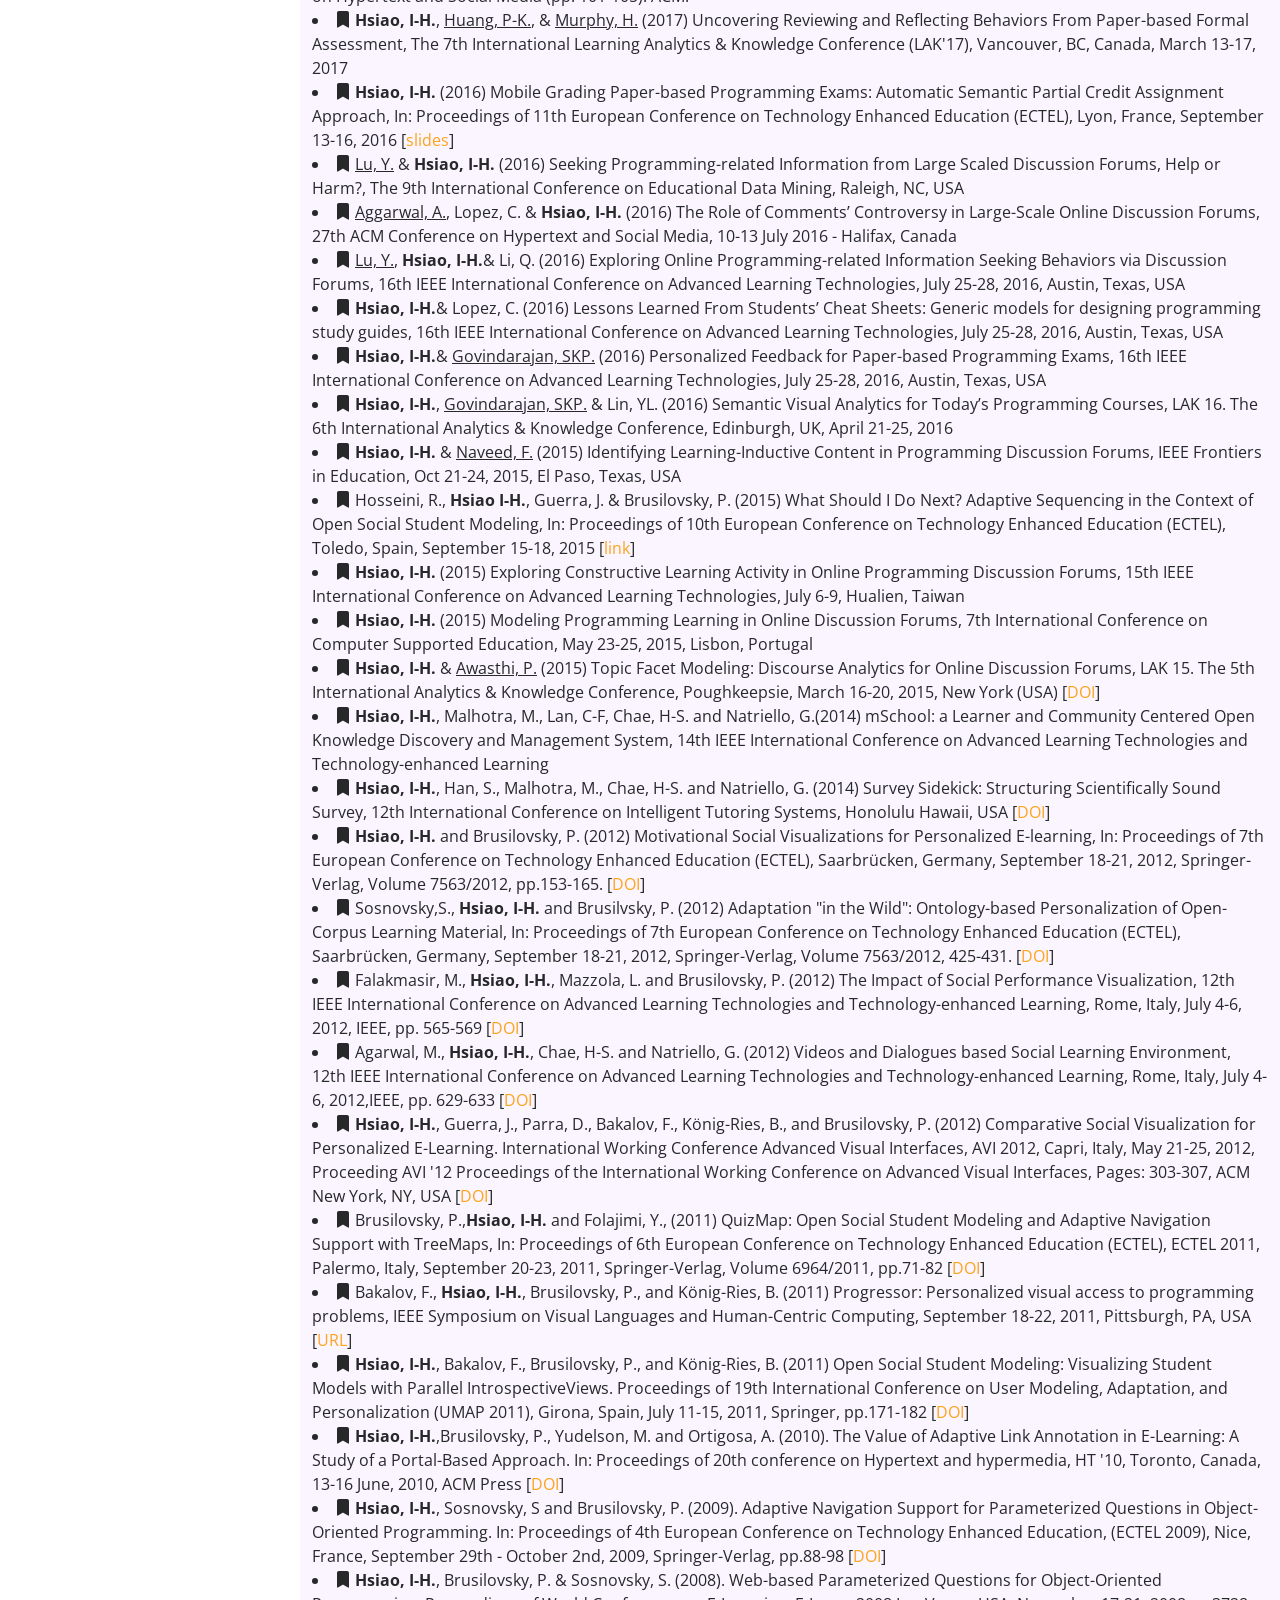
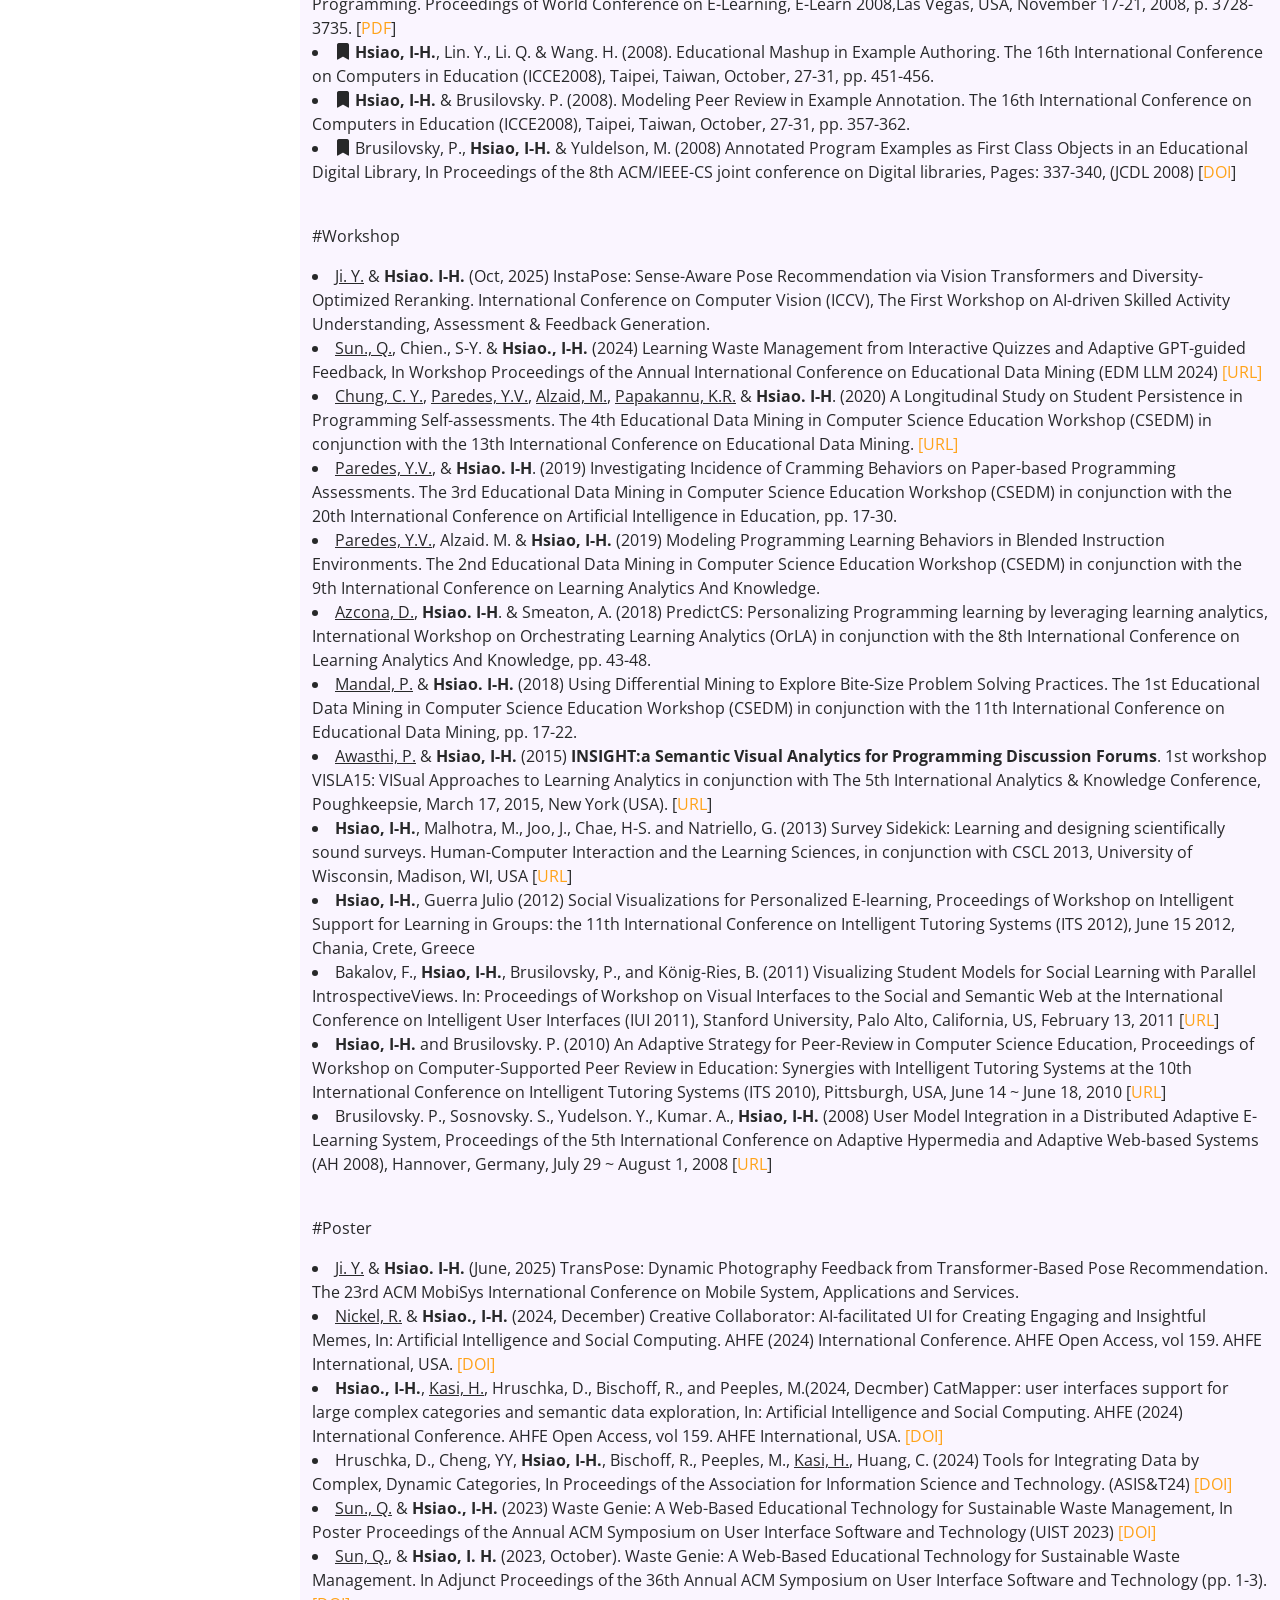
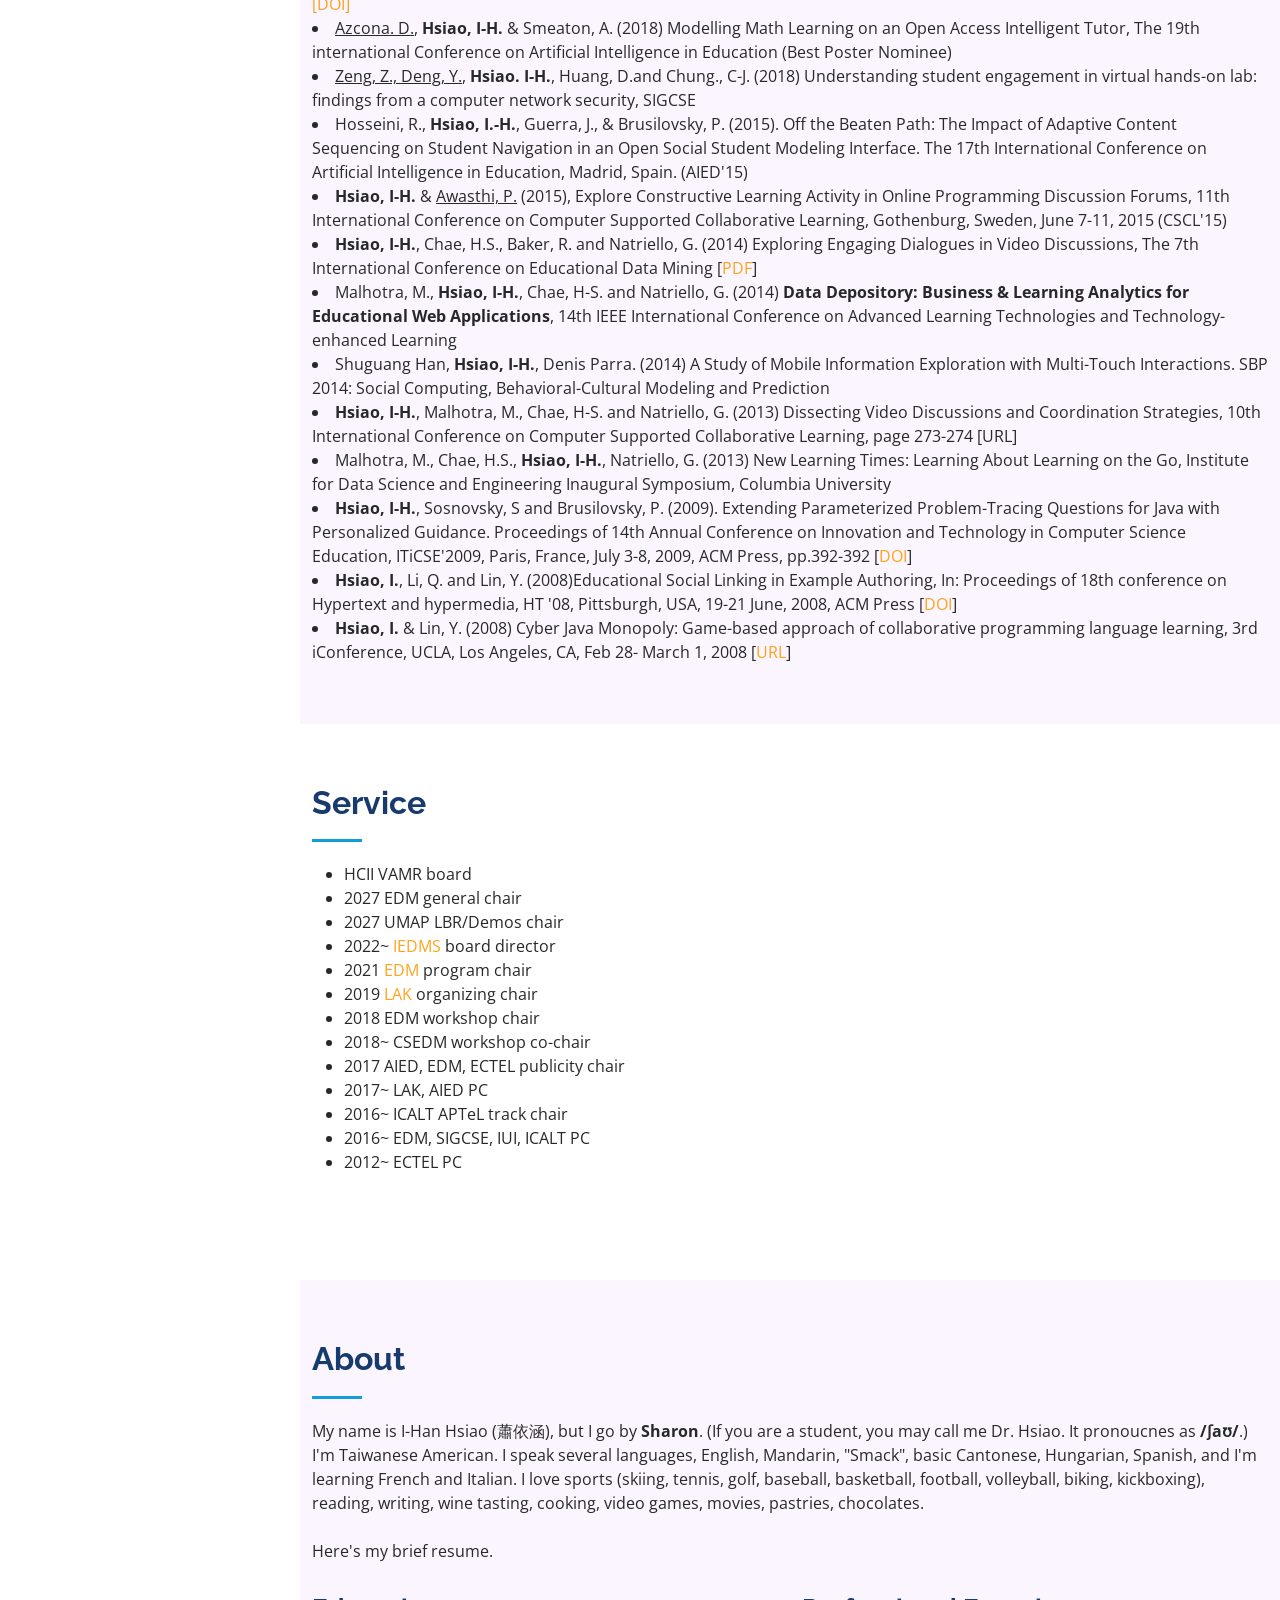
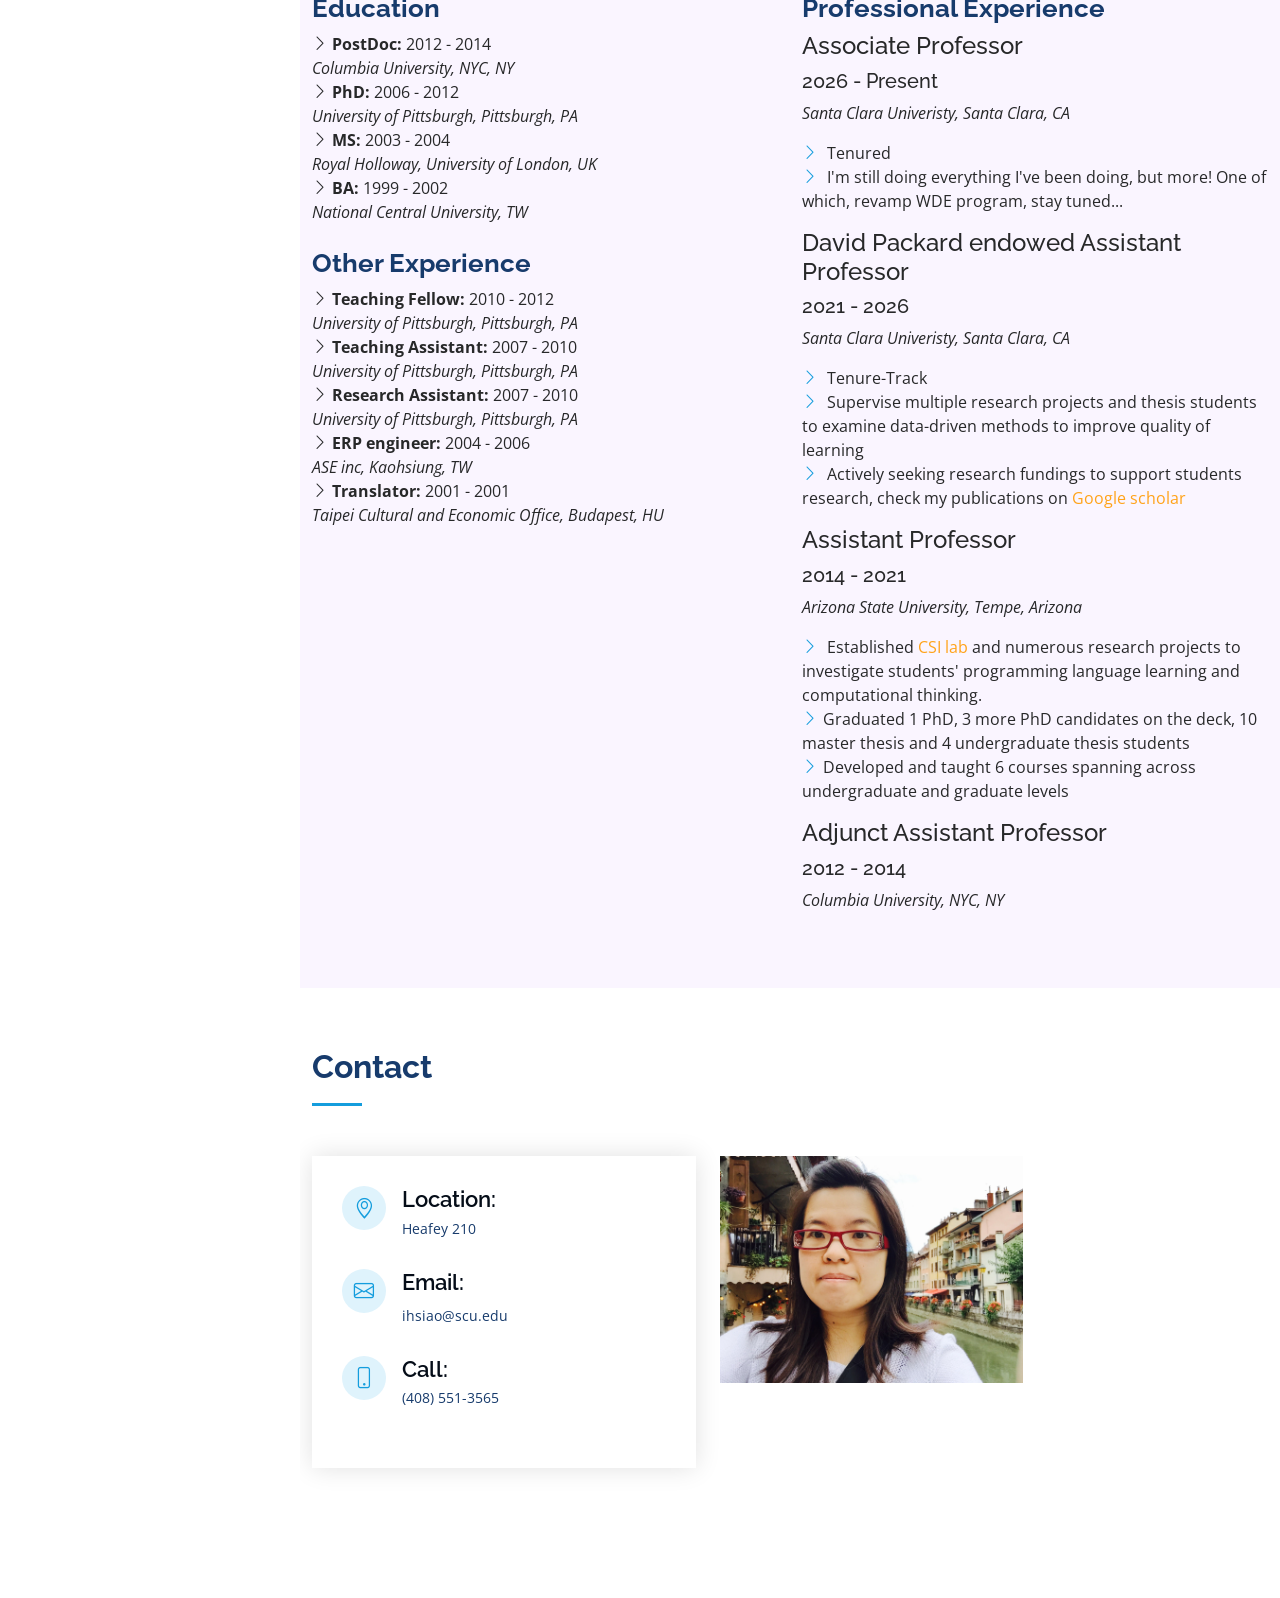
==== commit 79d8abe1: "Fix span class for typed items in hero section" ====
--- a/index.html
+++ b/index.html
@@ -95,7 +95,7 @@
   <section id="hero" class="d-flex flex-column justify-content-center align-items-center">
     <div class="hero-container" data-aos="fade-in">
       <h1>Dr. Sharon Hsiao</h1>
-      <p>I am <span class="typed visually-hidden" aria-hidden="true" data-typed-items="Professor, Scientist, Designer, Sports Enthusiast"></span></p>
+      <p>I am <span class="typed" aria-hidden="true" data-typed-items="Professor, Scientist, Designer, Sports Enthusiast"></span></p>
     </div>
   </section><!-- End Hero -->
 
